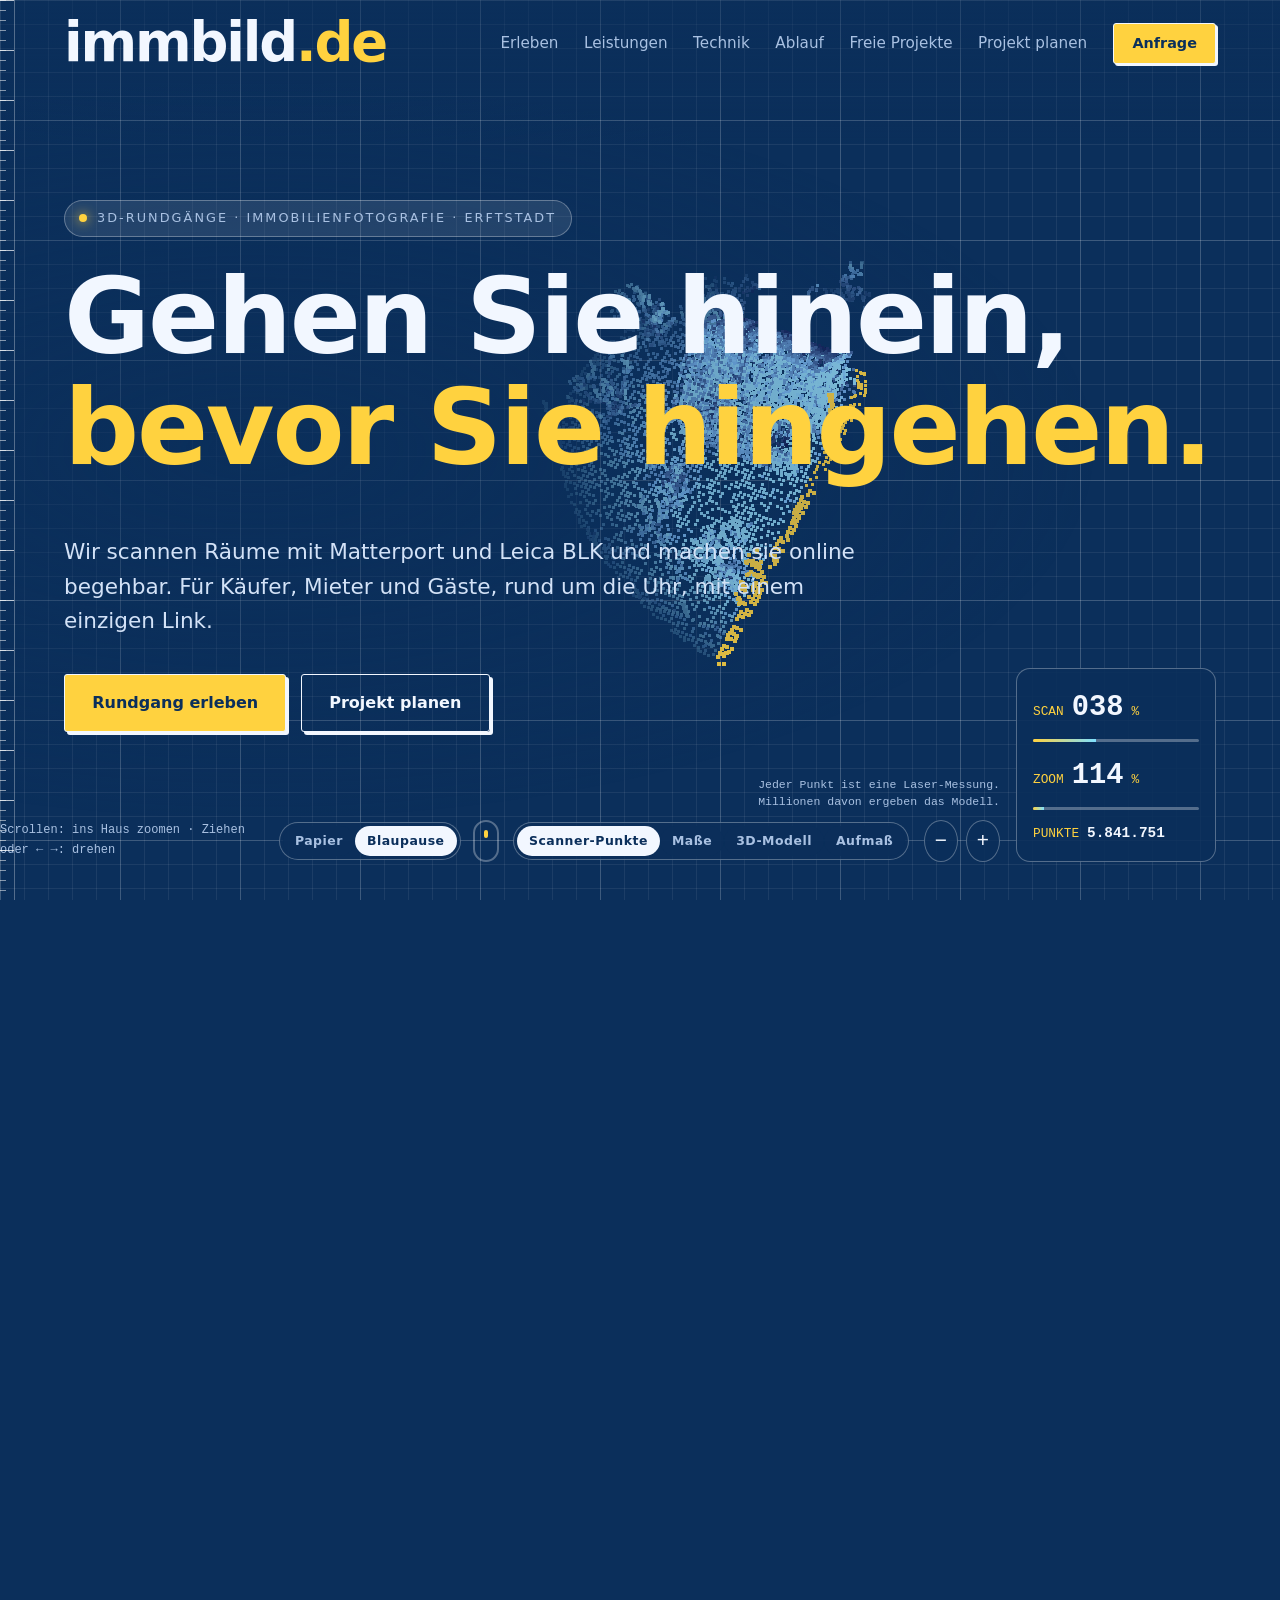
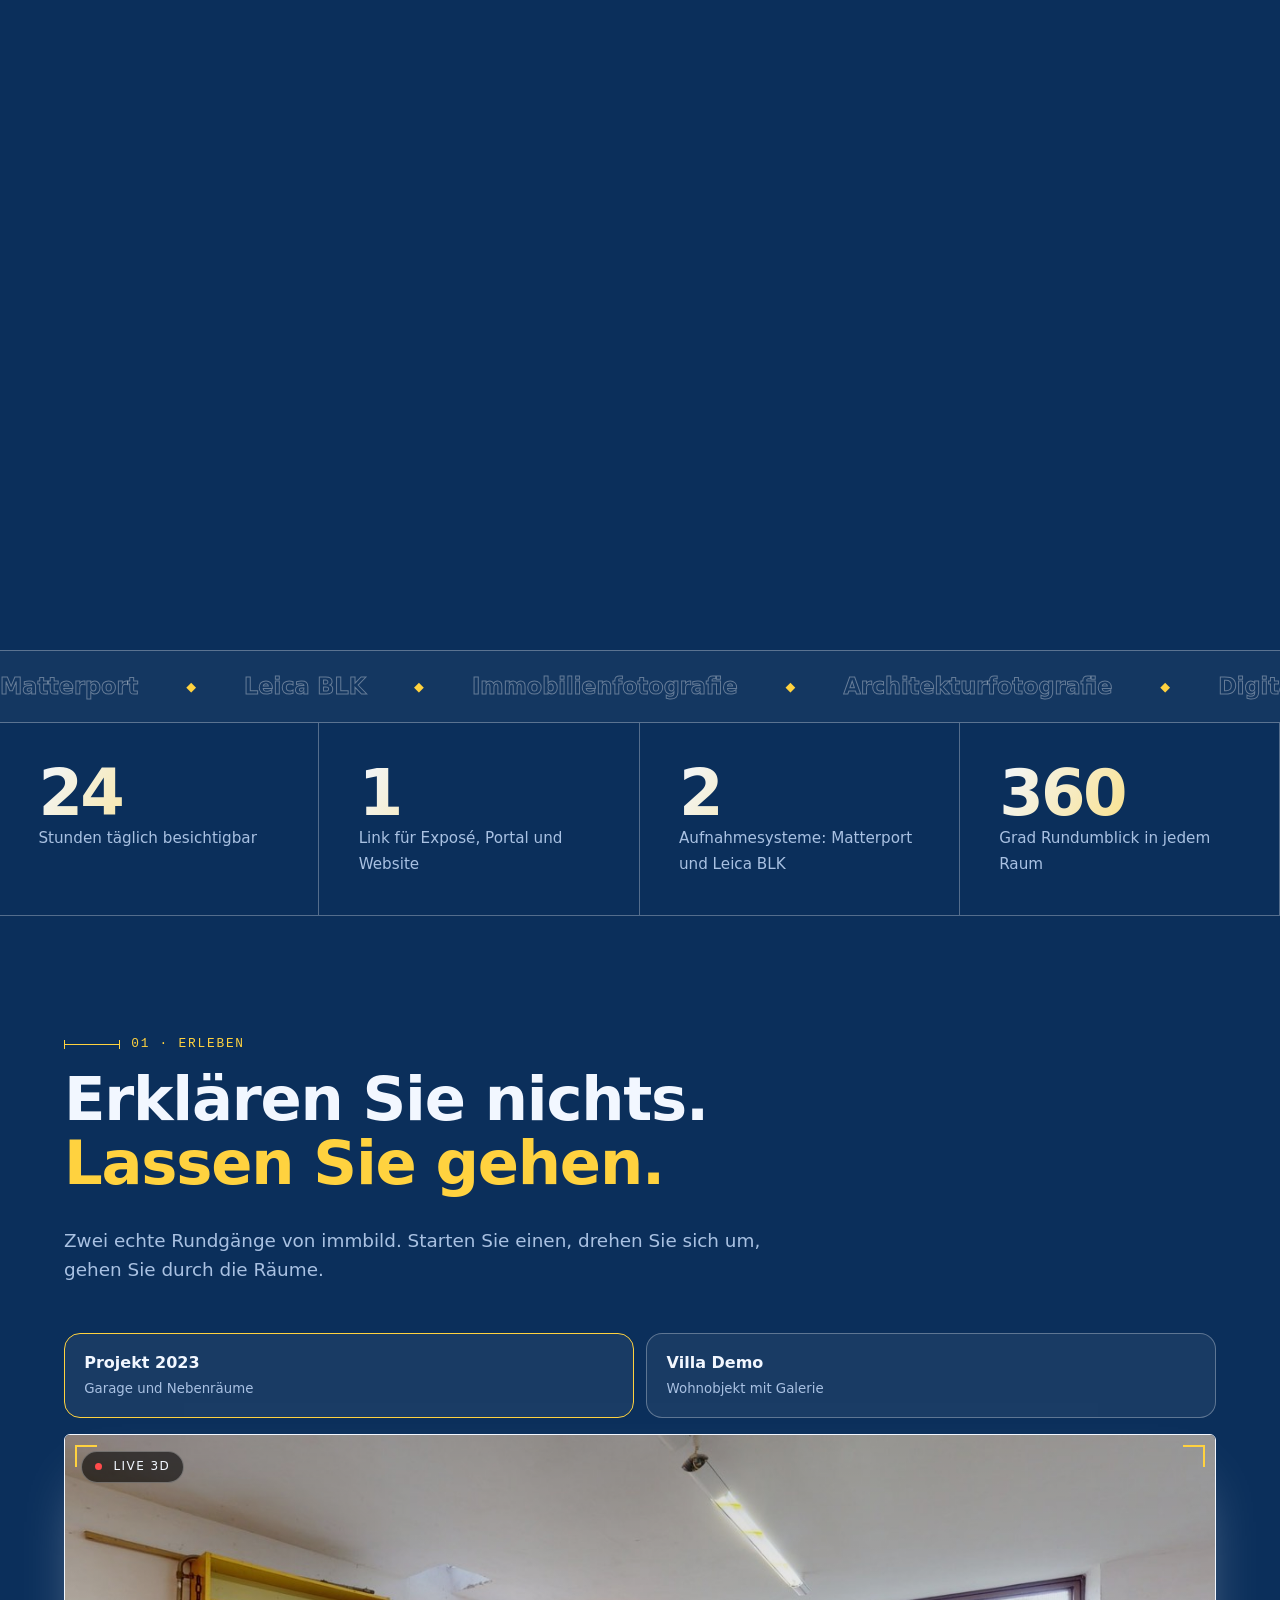
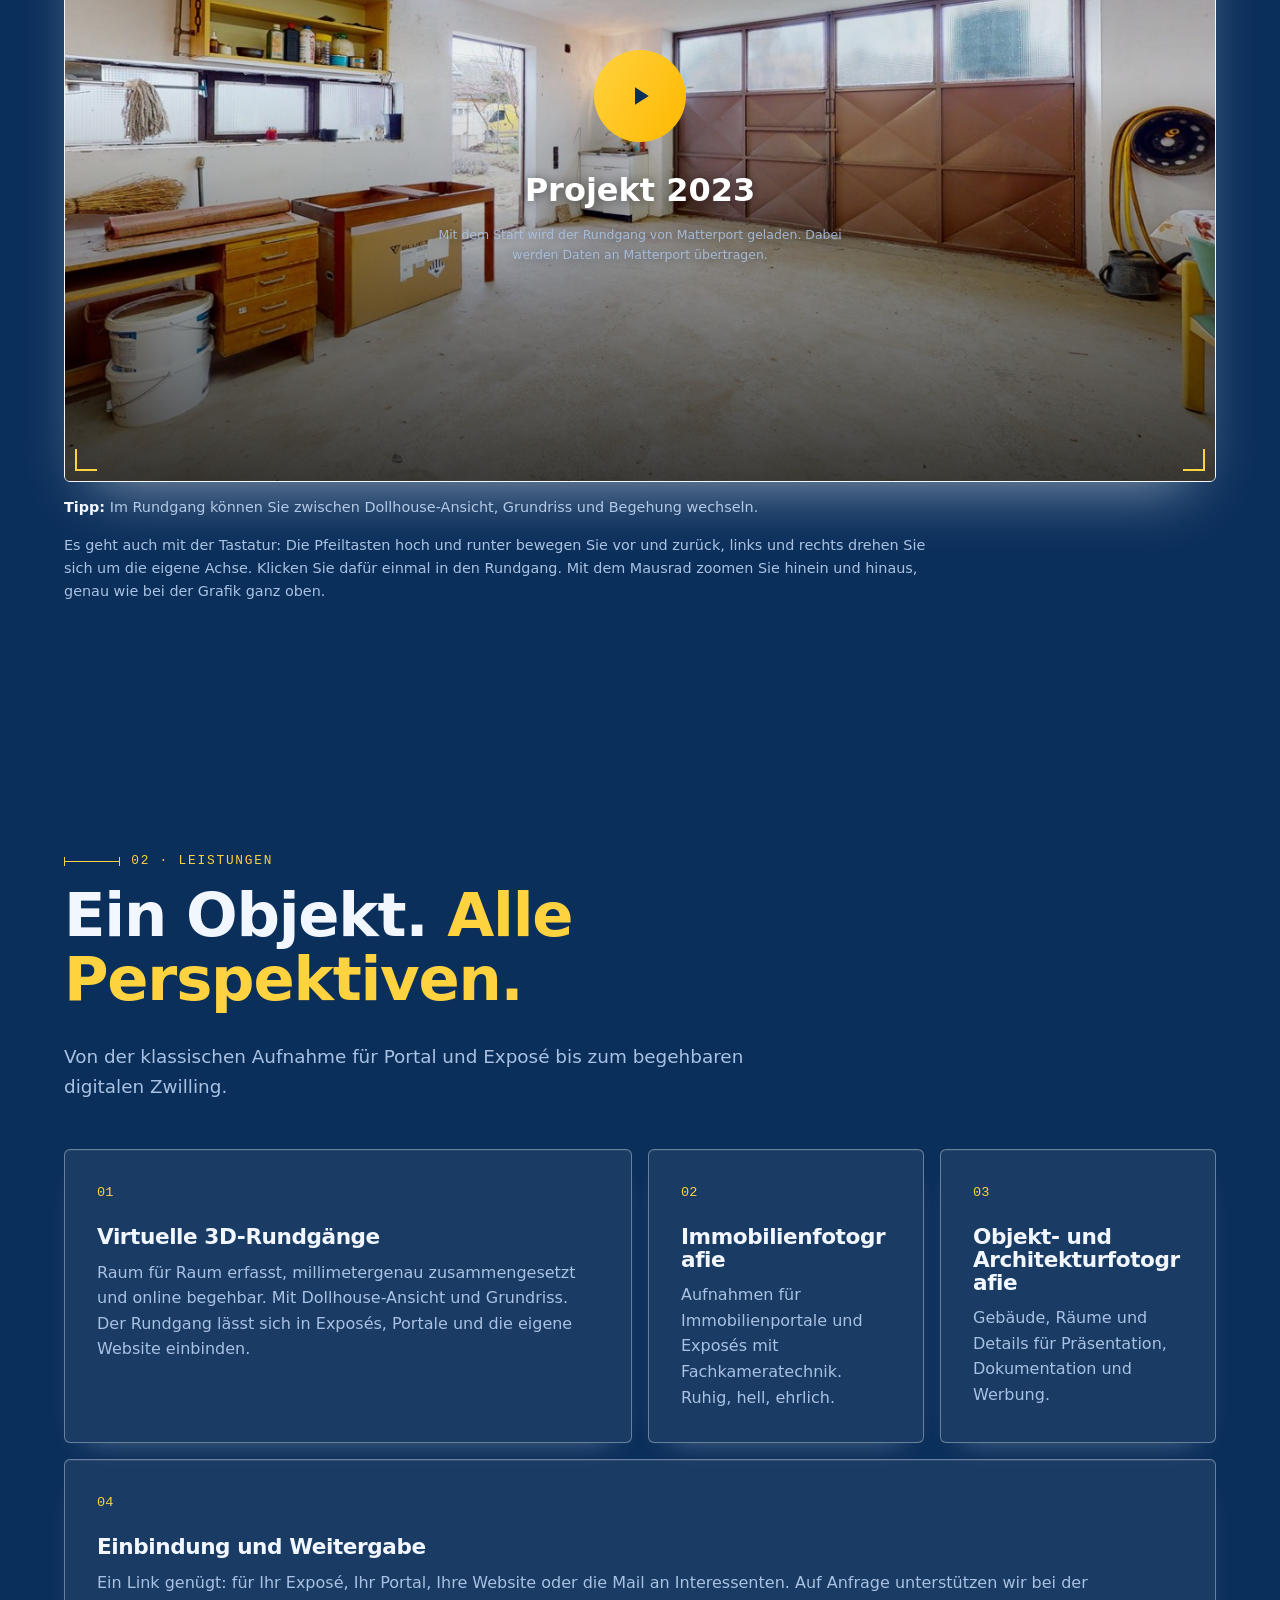
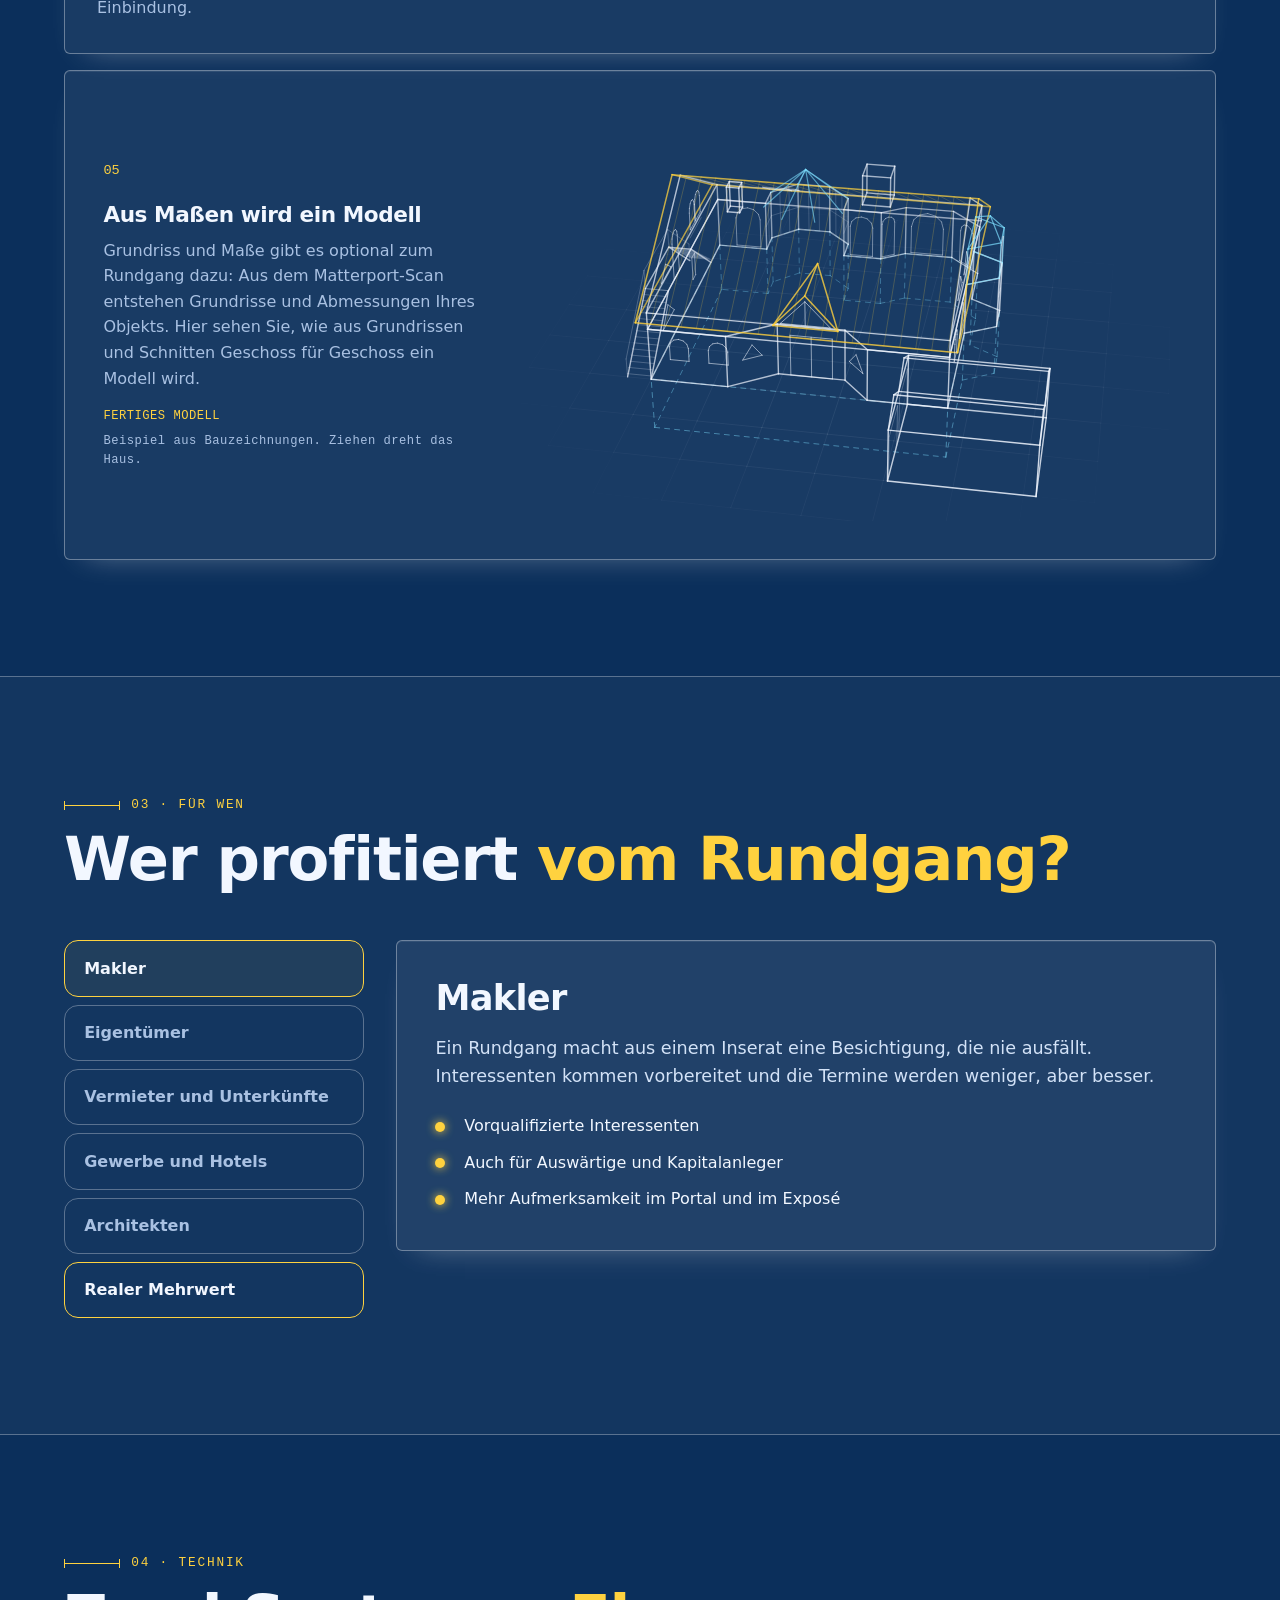
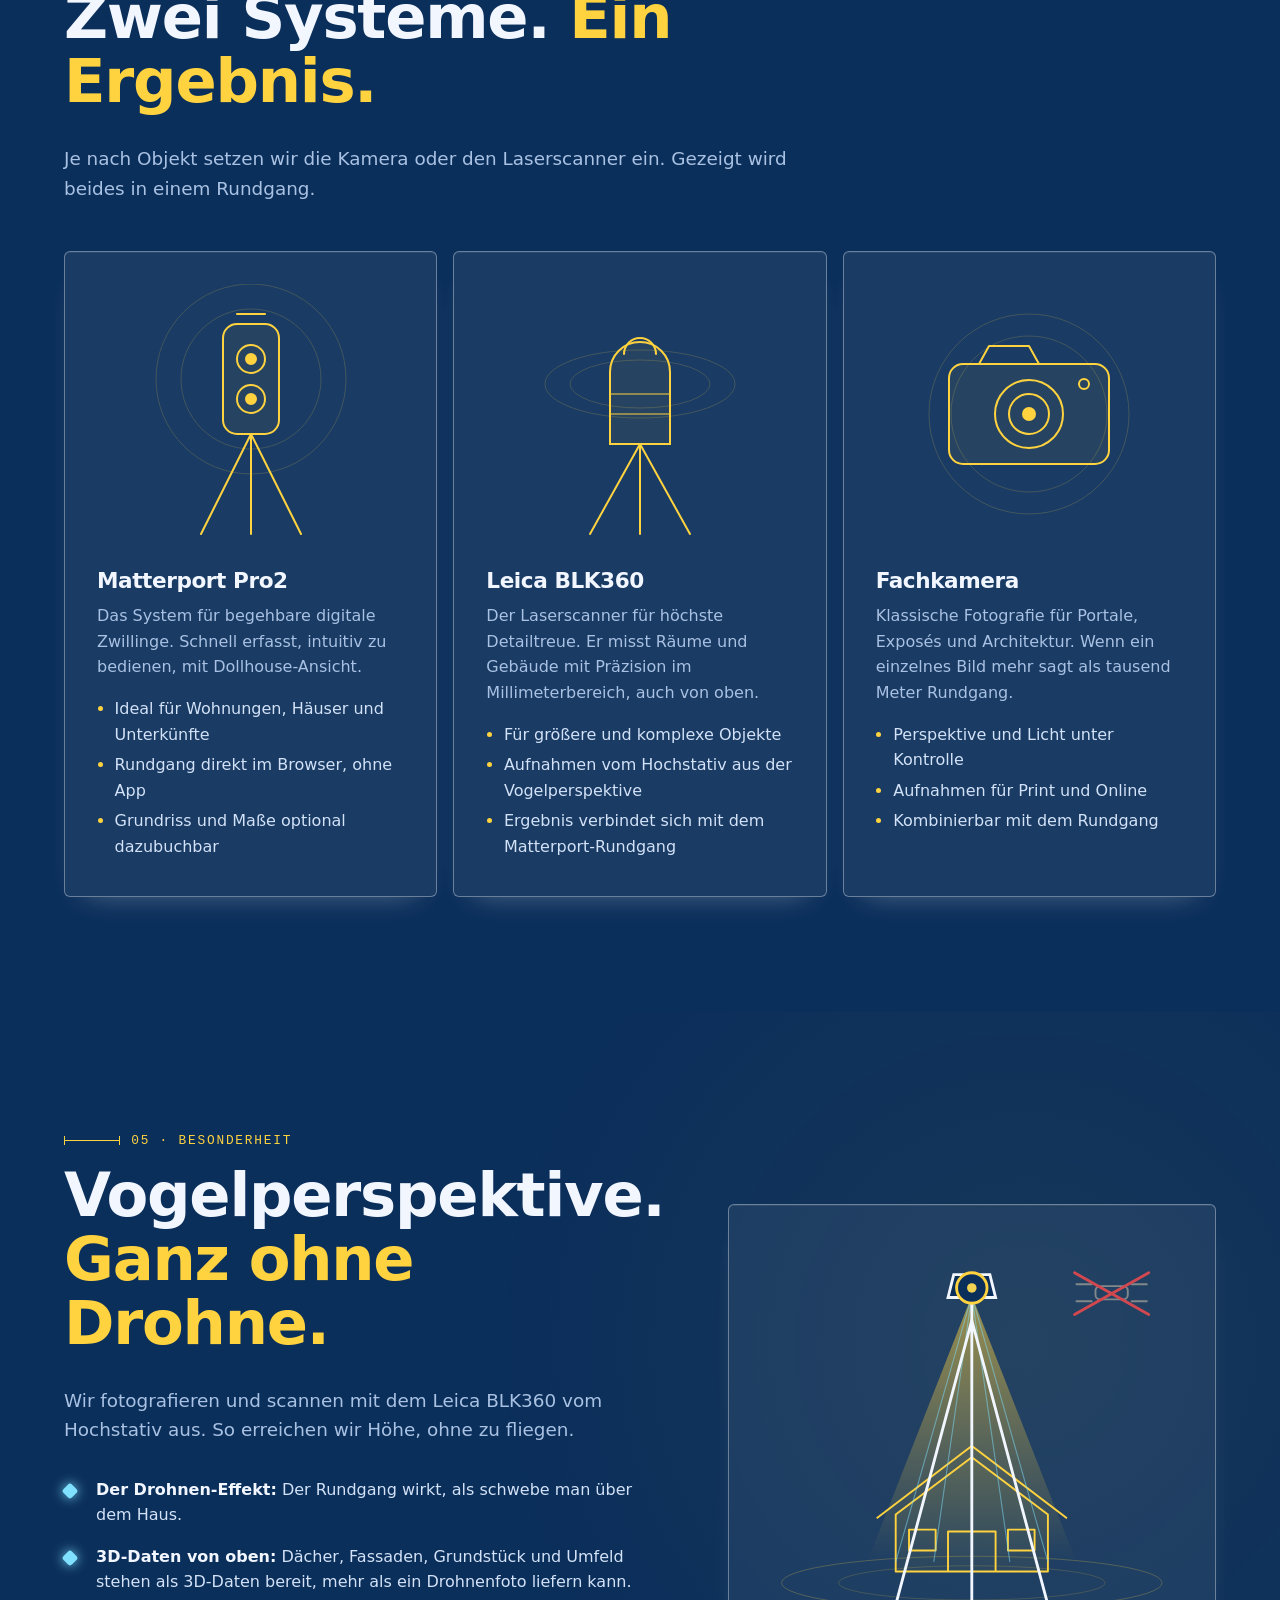
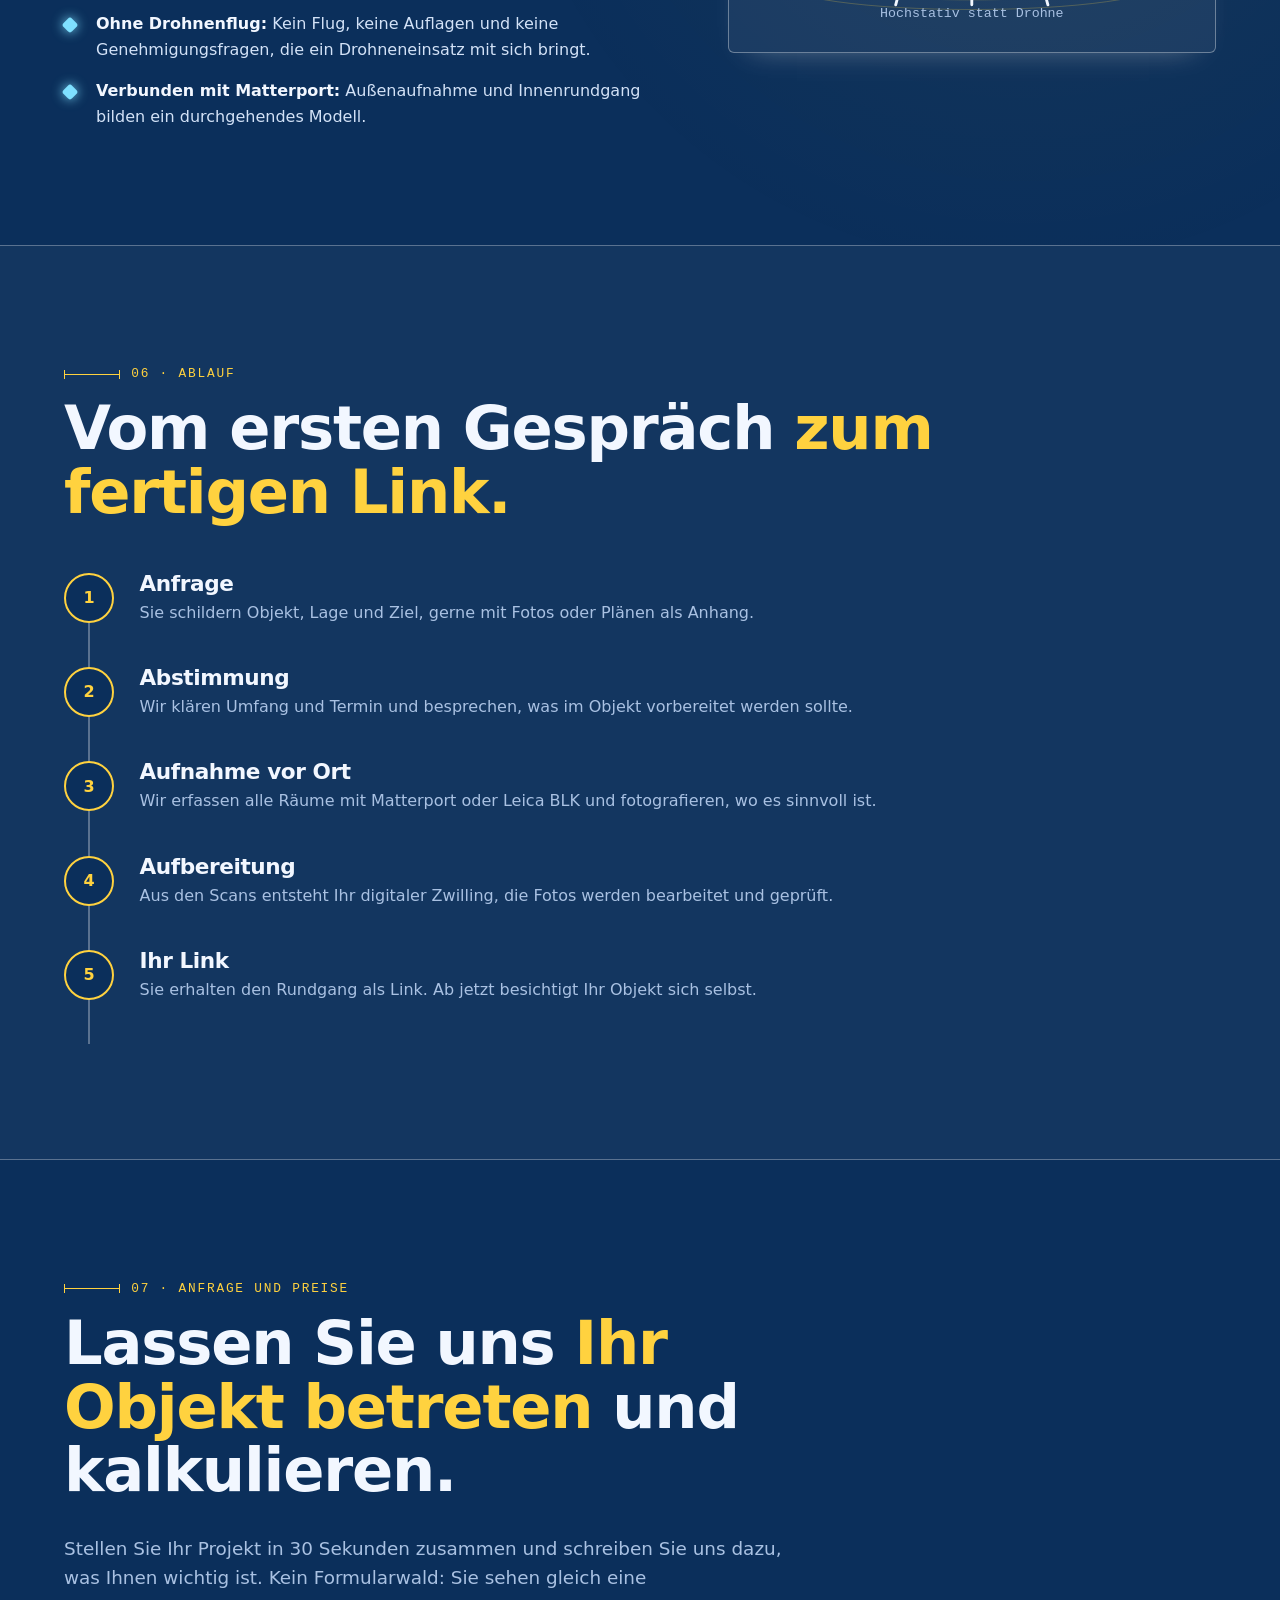
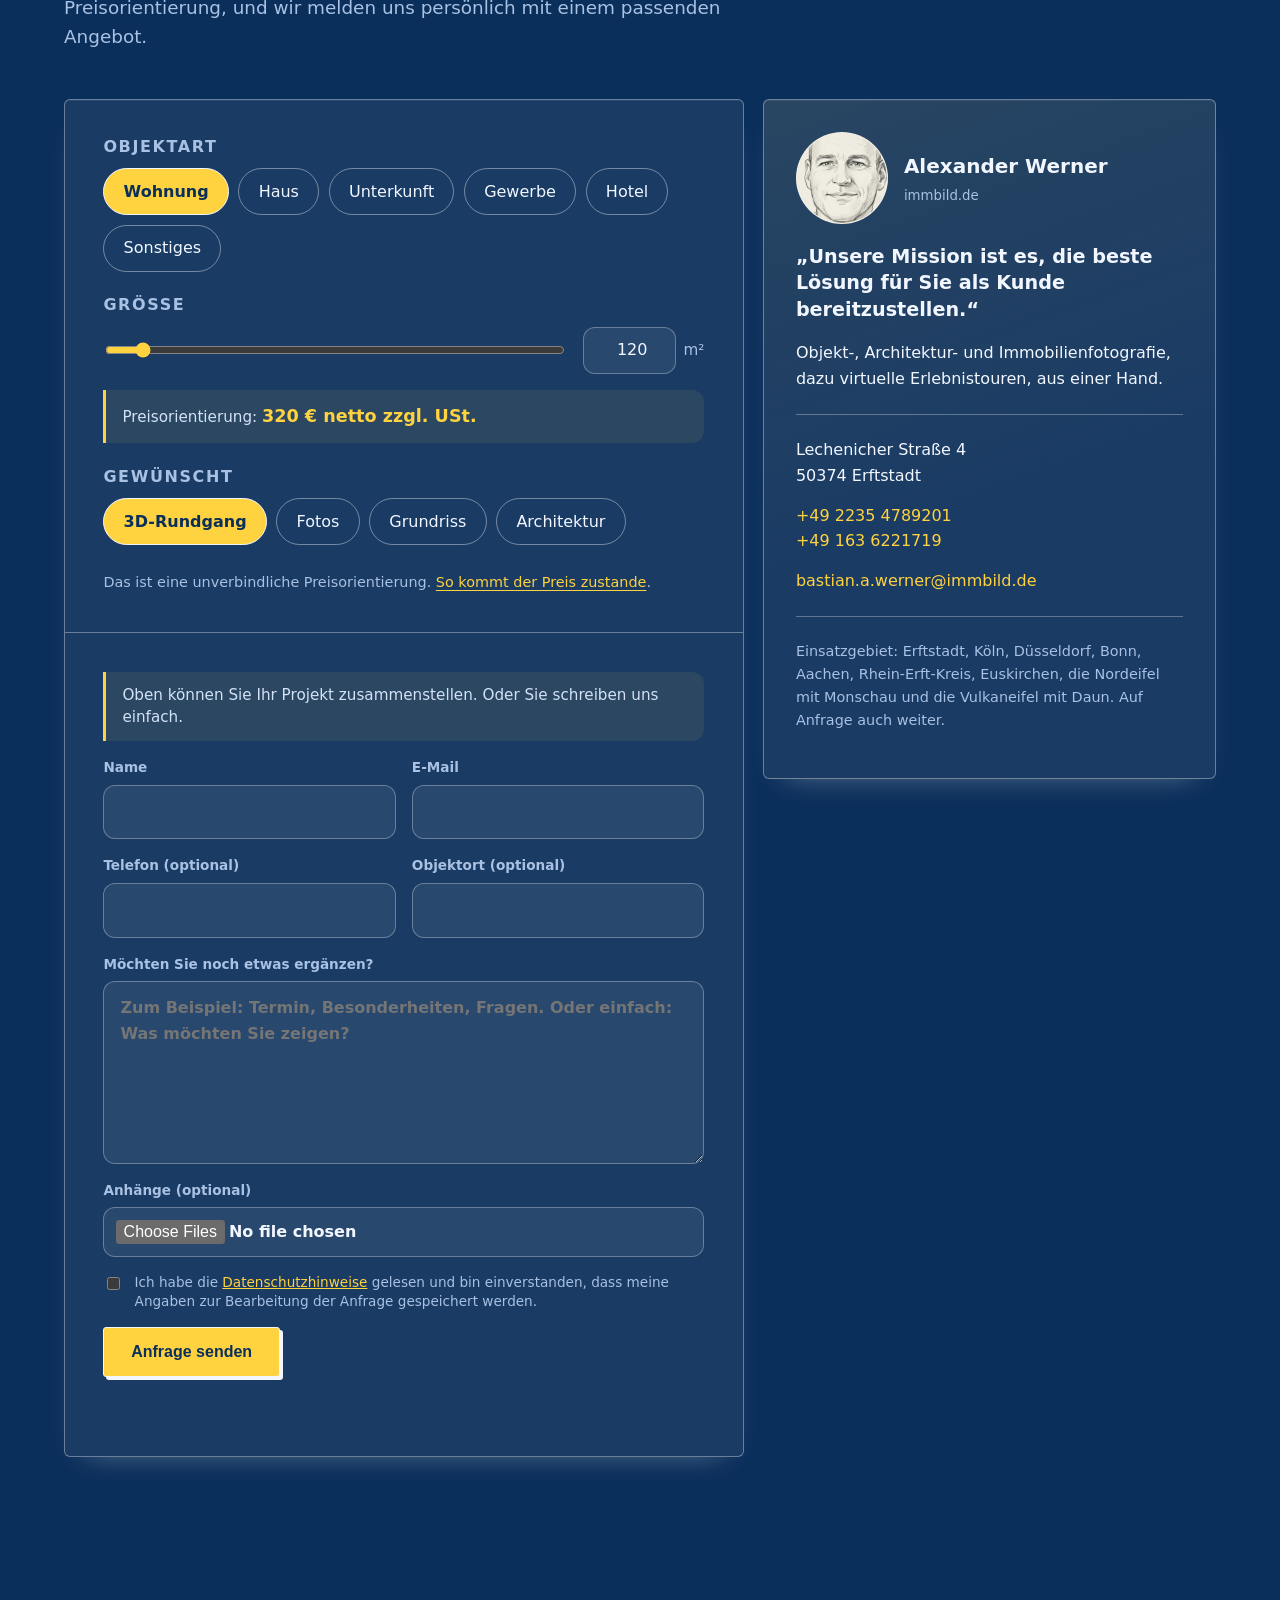
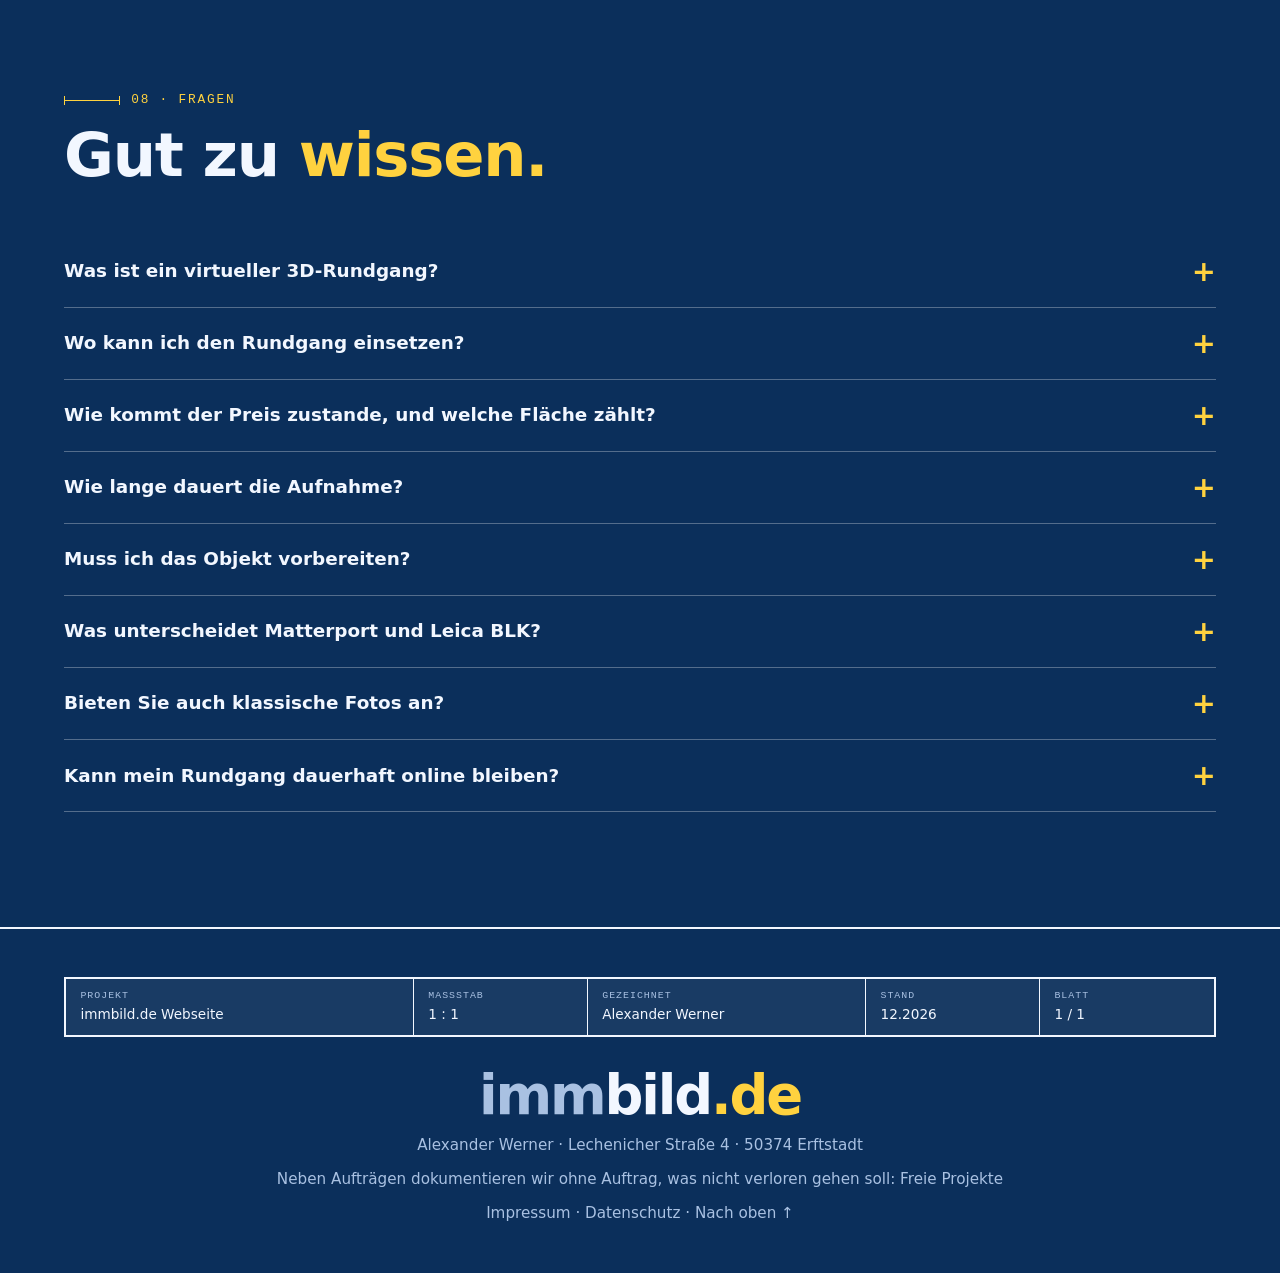
==== index.html @ 4a779b3d "Startseite: Vorschau-Angaben, kürzere Beschreibung [skip netlify]" ====
<!DOCTYPE html>
<html lang="de">
<head>
  <meta charset="utf-8">
  <meta name="viewport" content="width=device-width, initial-scale=1, viewport-fit=cover">
  <title>immbild. – 3D-Rundgänge und Immobilienfotografie aus Erftstadt</title>
  <meta name="description" content="3D-Rundgänge mit Matterport und Leica BLK, dazu Immobilien- und Architekturfotografie. immbild. aus Erftstadt für Köln, Düsseldorf, Bonn, Aachen und die Eifel.">
  <meta name="theme-color" content="#f3f0e6">
  <link rel="canonical" href="https://immbild.de/">
  <meta property="og:url" content="https://immbild.de/">
  <meta property="og:title" content="immbild. – Gehen Sie hinein, bevor Sie hingehen.">
  <meta property="og:description" content="Virtuelle 3D-Rundgänge und Immobilienfotografie aus Erftstadt.">
  <meta property="og:type" content="website">
  <meta property="og:locale" content="de_DE">
  <meta property="og:site_name" content="immbild.">
  <meta property="og:image" content="https://immbild.de/og-startseite.png">
  <meta property="og:image:width" content="1200">
  <meta property="og:image:height" content="630">
  <meta property="og:image:alt" content="immbild.de: Gehen Sie hinein, bevor Sie hingehen. 3D-Rundgänge und Immobilienfotografie aus Erftstadt">
  <meta name="twitter:card" content="summary_large_image">
  <meta name="twitter:title" content="immbild. – Gehen Sie hinein, bevor Sie hingehen.">
  <meta name="twitter:description" content="Virtuelle 3D-Rundgänge und Immobilienfotografie aus Erftstadt.">
  <meta name="twitter:image" content="https://immbild.de/og-startseite.png">
  <link rel="icon" href="data:image/svg+xml,%3Csvg xmlns='http://www.w3.org/2000/svg' viewBox='0 0 32 32'%3E%3Crect width='32' height='32' rx='8' fill='%2307080a'/%3E%3Ccircle cx='16' cy='16' r='9' fill='none' stroke='%23f1d252' stroke-width='3'/%3E%3Cpath d='M16 10v6h5' fill='none' stroke='%23f1d252' stroke-width='3' stroke-linecap='round'/%3E%3C/svg%3E">
  <script>
/* Darstellung: tagsüber Papier, nachts Blaupause (nach der Sonne über Erftstadt), außer man hat selbst gewählt (gilt für diesen Besuch) */
(function(){var R=document.documentElement,S=null,mem=null;try{S=window.sessionStorage;S.getItem('look');}catch(e){S=null;}
function get(){var v=null;try{v=S?S.getItem('look'):mem;}catch(e){v=mem;}return(v==='papier'||v==='blaupause')?v:null;}
function set(v){mem=v;try{if(S)S.setItem('look',v);}catch(e){}}
function sun(d){d=d||new Date();var r=Math.PI/180,lat=50.83*r,lng=6.8,
n=Math.floor((Date.UTC(d.getUTCFullYear(),d.getUTCMonth(),d.getUTCDate())-Date.UTC(d.getUTCFullYear(),0,0))/864e5),g=2*Math.PI/365*(n-1),
eq=229.18*(0.000075+0.001868*Math.cos(g)-0.032077*Math.sin(g)-0.014615*Math.cos(2*g)-0.040849*Math.sin(2*g)),
dc=0.006918-0.399912*Math.cos(g)+0.070257*Math.sin(g)-0.006758*Math.cos(2*g)+0.000907*Math.sin(2*g)-0.002697*Math.cos(3*g)+0.00148*Math.sin(3*g),
ha=Math.acos(Math.cos(90.833*r)/(Math.cos(lat)*Math.cos(dc))-Math.tan(lat)*Math.tan(dc))/r,
noon=720-4*lng-eq,m=d.getUTCHours()*60+d.getUTCMinutes()+d.getUTCSeconds()/60;
return(m>=noon-4*ha&&m<noon+4*ha)?'papier':'blaupause';}
var q=new URLSearchParams(location.search).get('look');if(q==='nacht')q='blaupause';
if(q==='auto'){mem=null;try{if(S)S.removeItem('look');}catch(e){}}else if(q==='papier'||q==='blaupause')set(q);
window.immLook={sun:sun,manual:get,set:set};
R.dataset.look=get()||sun();})();
</script>
  <link rel="stylesheet" href="style.css">
</head>
<body>
<div class="cursor-glow" aria-hidden="true"></div>
<a class="skip" href="#main">Zum Inhalt springen</a>

<header class="site-header" id="header">
  <a class="logo" href="#top" aria-label="immbild.de Startseite">imm<b>bild</b><i>.de</i></a>
  <div class="look" role="group" aria-label="Darstellung" title="Tagsüber Papier, nachts Blaupause – automatisch, bis Sie selbst wählen">
    <button type="button" data-look="papier" aria-pressed="true">Papier</button>
    <button type="button" data-look="blaupause" aria-pressed="false">Blaupause</button>
  </div>
  <button class="nav-toggle" aria-expanded="false" aria-controls="nav" aria-label="Menü öffnen"><span></span><span></span></button>
  <nav id="nav" aria-label="Hauptnavigation">
    <a href="#erleben">Erleben</a>
    <a href="#leistungen">Leistungen</a>
    <a href="#technik">Technik</a>
    <a href="#ablauf">Ablauf</a>
    <a href="freie-projekte/">Freie Projekte</a>
    <a href="#anfrage">Projekt planen</a>
    <a href="#anfrage" class="btn btn-sm magnetic">Anfrage</a>
  </nav>
</header>

<main id="main">

<!-- HERO -->
<section class="hero" id="top">
<div class="hero-stage">
  <canvas id="cloud" aria-hidden="true"></canvas>
  <canvas id="realcanvas" aria-hidden="true"></canvas>
  <canvas id="auf" aria-hidden="true"></canvas>
  <div class="hero-vignette" aria-hidden="true"></div>
  <div class="hero-inner">
    <p class="eyebrow"><span class="dot"></span> 3D-Rundgänge · Immobilienfotografie · Erftstadt</p>
    <h1>Gehen Sie hinein,<br><span class="grad">bevor Sie hingehen.</span></h1>
    <p class="hero-lead">Wir scannen Räume mit Matterport und Leica BLK und machen sie online begehbar. Für Käufer, Mieter und Gäste, rund um die Uhr, mit einem einzigen Link.</p>
    <div class="hero-cta">
      <a class="btn magnetic" href="#erleben">Rundgang erleben</a>
      <a class="btn ghost magnetic" href="#anfrage">Projekt planen</a>
    </div>
  </div>
  <div class="hud" aria-hidden="true">
    <div class="hud-row"><span>SCAN</span><b id="hudPct">000</b><span>%</span></div>
    <div class="hud-bar"><i id="hudBar"></i></div>
    <div class="hud-row"><span>ZOOM</span><b id="hudZoom">100</b><span>%</span></div>
    <div class="hud-bar"><i id="hudZoomBar"></i></div>
    <div class="hud-row small"><span>PUNKTE</span><b id="hudPts">0</b></div>
  </div>
  <div class="cloud-ctrl">
    <p class="view-note" id="viewNote" aria-live="polite"></p>
    <span class="cloud-tip">Scrollen: ins Haus zoomen · Ziehen oder ← →: drehen</span>
    <div class="look" role="group" aria-label="Darstellung" title="Tagsüber Papier, nachts Blaupause – automatisch, bis Sie selbst wählen">
      <button type="button" data-look="papier" aria-pressed="true">Papier</button>
      <button type="button" data-look="blaupause" aria-pressed="false">Blaupause</button>
    </div>
    <a class="scroll-hint" href="#erleben" aria-label="Nach unten scrollen"><span></span></a>
    <div class="look view-switch" role="group" aria-label="Ansicht">
      <button type="button" data-view="scan" aria-pressed="true">Scanner-Punkte</button>
      <button type="button" data-view="zeichnung" aria-pressed="false">Maße</button>
      <button type="button" data-view="real" aria-pressed="false">3D-Modell</button>
      <button type="button" data-view="aufmass" aria-pressed="false">Aufmaß</button>
    </div>
    <button type="button" id="zoomOut" aria-label="Verkleinern">&minus;</button>
    <button type="button" id="zoomIn" aria-label="Vergrößern">+</button>
  </div>
</div>
</section>

<!-- MARQUEE -->
<div class="marquee" aria-hidden="true">
  <div class="marquee-track">
    <span>Matterport</span><span>Leica BLK</span><span>Immobilienfotografie</span><span>Architekturfotografie</span><span>Digitaler Zwilling</span><span>3D-Rundgang</span><span>Erftstadt</span>
    <span>Matterport</span><span>Leica BLK</span><span>Immobilienfotografie</span><span>Architekturfotografie</span><span>Digitaler Zwilling</span><span>3D-Rundgang</span><span>Erftstadt</span>
  </div>
</div>

<!-- ZAHLEN -->
<section class="stats">
  <div class="stat reveal"><b data-count="24">0</b><small>Stunden täglich besichtigbar</small></div>
  <div class="stat reveal"><b data-count="1">0</b><small>Link für Exposé, Portal und Website</small></div>
  <div class="stat reveal"><b data-count="2">0</b><small>Aufnahmesysteme: Matterport und Leica BLK</small></div>
  <div class="stat reveal"><b data-count="360">0</b><small>Grad Rundumblick in jedem Raum</small></div>
</section>

<!-- ERLEBEN -->
<section class="block" id="erleben">
  <div class="head reveal">
    <p class="kicker">01 · Erleben</p>
    <h2>Erklären Sie nichts. <span class="grad">Lassen Sie gehen.</span></h2>
    <p class="sub">Zwei echte Rundgänge von immbild. Starten Sie einen, drehen Sie sich um, gehen Sie durch die Räume.</p>
  </div>

  <div class="viewer reveal" id="viewer">
    <div class="viewer-tabs" role="tablist" aria-label="Rundgänge">
      <button role="tab" aria-selected="true" class="vt active" data-id="civzf5iH5pv" data-title="Projekt 2023" data-kind="Garage und Nebenräume" data-img="vorschau-civzf5iH5pv.jpg" data-alt="Vorschau des Rundgangs Projekt 2023: Garage mit Werkbank und Rolltor">
        <b>Projekt 2023</b><small>Garage und Nebenräume</small>
      </button>
      <button role="tab" aria-selected="false" class="vt" data-id="sFFNBCnXWuj" data-title="Villa Demo" data-kind="Wohnobjekt mit Galerie" data-img="vorschau-sFFNBCnXWuj.jpg" data-alt="Vorschau des Rundgangs Villa Demo: Wohnzimmer mit Galerie und Wendeltreppe">
        <b>Villa Demo</b><small>Wohnobjekt mit Galerie</small>
      </button>
    </div>
    <div class="viewer-stage" id="stage">
      <div class="poster" id="poster">
        <img id="posterImg" src="vorschau-civzf5iH5pv.jpg" width="1280" height="720" loading="lazy" decoding="async" alt="Vorschau des Rundgangs Projekt 2023: Garage mit Werkbank und Rolltor">
        <div class="poster-ui">
          <span class="chip live"><i></i> LIVE 3D</span>
          <button class="play" id="play" aria-label="Rundgang starten"><svg viewBox="0 0 24 24" width="30" height="30"><path d="M8 5v14l11-7z" fill="currentColor"/></svg></button>
          <p class="poster-title" id="posterTitle">Projekt 2023</p>
          <p class="poster-note">Mit dem Start wird der Rundgang von Matterport geladen. Dabei werden Daten an Matterport übertragen.</p>
        </div>
      </div>
      <iframe id="frame" title="3D-Rundgang" allow="fullscreen; xr-spatial-tracking; accelerometer; gyroscope" allowfullscreen loading="lazy" hidden></iframe>
      <span class="corner tl"></span><span class="corner tr"></span><span class="corner bl"></span><span class="corner br"></span>
    </div>
    <p class="hint"><b>Tipp:</b> Im Rundgang können Sie zwischen Dollhouse-Ansicht, Grundriss und Begehung wechseln.</p>
    <p class="hint">Es geht auch mit der Tastatur: Die Pfeiltasten hoch und runter bewegen Sie vor und zurück, links und rechts drehen Sie sich um die eigene Achse. Klicken Sie dafür einmal in den Rundgang. Mit dem Mausrad zoomen Sie hinein und hinaus, genau wie bei der Grafik ganz oben.</p>
  </div>
</section>

<!-- LEISTUNGEN -->
<section class="block" id="leistungen">
  <div class="head reveal">
    <p class="kicker">02 · Leistungen</p>
    <h2>Ein Objekt. <span class="grad">Alle Perspektiven.</span></h2>
    <p class="sub">Von der klassischen Aufnahme für Portal und Exposé bis zum begehbaren digitalen Zwilling.</p>
  </div>
  <div class="bento">
    <article class="tile big tilt reveal">
      <span class="num">01</span>
      <h3>Virtuelle 3D-Rundgänge</h3>
      <p>Raum für Raum erfasst, millimetergenau zusammengesetzt und online begehbar. Mit Dollhouse-Ansicht und Grundriss. Der Rundgang lässt sich in Exposés, Portale und die eigene Website einbinden.</p>
    </article>
    <article class="tile tilt reveal">
      <span class="num">02</span>
      <h3>Immobilienfotografie</h3>
      <p>Aufnahmen für Immobilienportale und Exposés mit Fachkameratechnik. Ruhig, hell, ehrlich.</p>
    </article>
    <article class="tile tilt reveal">
      <span class="num">03</span>
      <h3>Objekt- und Architekturfotografie</h3>
      <p>Gebäude, Räume und Details für Präsentation, Dokumentation und Werbung.</p>
    </article>
    <article class="tile wide tilt reveal">
      <span class="num">04</span>
      <h3>Einbindung und Weitergabe</h3>
      <p>Ein Link genügt: für Ihr Exposé, Ihr Portal, Ihre Website oder die Mail an Interessenten. Auf Anfrage unterstützen wir bei der Einbindung.</p>
    </article>
    <article class="tile band reveal" id="wmBand">
      <div class="band-text">
        <span class="num">05</span>
        <h3>Aus Maßen wird ein Modell</h3>
        <p>Grundriss und Maße gibt es optional zum Rundgang dazu: Aus dem Matterport-Scan entstehen Grundrisse und Abmessungen Ihres Objekts. Hier sehen Sie, wie aus Grundrissen und Schnitten Geschoss für Geschoss ein Modell wird.</p>
        <p class="band-note"><span id="wmCap" aria-live="polite"></span><span class="band-hint">Beispiel aus Bauzeichnungen. Ziehen dreht das Haus.</span></p>
      </div>
      <div class="band-art">
        <canvas id="wm" role="img" aria-label="Animiertes Drahtmodell eines Wohnhauses: baut sich Geschoss für Geschoss aus Grundrissen auf und dreht sich"></canvas>
      </div>
    </article>
  </div>
</section>

<!-- FÜR WEN -->
<section class="block alt" id="fuer-wen">
  <div class="head reveal">
    <p class="kicker">03 · Für wen</p>
    <h2>Wer profitiert <span class="grad">vom Rundgang?</span></h2>
  </div>
  <div class="who reveal">
    <div class="who-tabs" role="tablist" aria-label="Zielgruppen">
      <button role="tab" aria-selected="true" class="wt active" data-i="0">Makler</button>
      <button role="tab" aria-selected="false" class="wt" data-i="1">Eigentümer</button>
      <button role="tab" aria-selected="false" class="wt" data-i="2">Vermieter und Unterkünfte</button>
      <button role="tab" aria-selected="false" class="wt" data-i="3">Gewerbe und Hotels</button>
      <button role="tab" aria-selected="false" class="wt" data-i="4">Architekten</button>
      <button role="tab" aria-selected="false" class="wt wt-real" data-i="5">Realer Mehrwert</button>
    </div>
    <div class="who-body" id="whoBody" aria-live="polite">
      <h3 id="whoTitle"></h3>
      <p id="whoText"></p>
      <ul id="whoList"></ul>
      <p class="who-src" id="whoSrc" hidden></p>
    </div>
  </div>
</section>

<!-- TECHNIK -->
<section class="block" id="technik">
  <div class="head reveal">
    <p class="kicker">04 · Technik</p>
    <h2>Zwei Systeme. <span class="grad">Ein Ergebnis.</span></h2>
    <p class="sub">Je nach Objekt setzen wir die Kamera oder den Laserscanner ein. Gezeigt wird beides in einem Rundgang.</p>
  </div>
  <div class="tech">
    <article class="device reveal">
      <svg viewBox="0 0 220 260" aria-hidden="true">
        <g fill="none" stroke="currentColor" stroke-width="2" stroke-linecap="round">
          <path d="M110 150 60 250M110 150 160 250M110 150V250"/>
          <rect x="82" y="40" width="56" height="110" rx="14" class="body"/>
          <circle cx="110" cy="75" r="14"/><circle cx="110" cy="75" r="5" class="fill"/>
          <circle cx="110" cy="115" r="14"/><circle cx="110" cy="115" r="5" class="fill"/>
          <path d="M96 30h28" />
        </g>
        <g class="rings" fill="none" stroke="currentColor"><circle cx="110" cy="95" r="70"/><circle cx="110" cy="95" r="95"/></g>
      </svg>
      <h3>Matterport Pro2</h3>
      <p>Das System für begehbare digitale Zwillinge. Schnell erfasst, intuitiv zu bedienen, mit Dollhouse-Ansicht.</p>
      <ul><li>Ideal für Wohnungen, Häuser und Unterkünfte</li><li>Rundgang direkt im Browser, ohne App</li><li>Grundriss und Maße optional dazubuchbar</li></ul>
    </article>
    <article class="device reveal">
      <svg viewBox="0 0 220 260" aria-hidden="true">
        <g fill="none" stroke="currentColor" stroke-width="2" stroke-linecap="round">
          <path d="M110 160 60 250M110 160 160 250M110 160V250"/>
          <path d="M80 160V88a30 30 0 0 1 60 0v72Z" class="body"/>
          <path d="M80 110h60M80 130h60" opacity=".5"/>
          <path d="M94 70a16 16 0 0 1 32 0" />
        </g>
        <g class="rings" fill="none" stroke="currentColor"><ellipse cx="110" cy="100" rx="70" ry="24"/><ellipse cx="110" cy="100" rx="95" ry="34"/></g>
      </svg>
      <h3>Leica BLK360</h3>
      <p>Der Laserscanner für höchste Detailtreue. Er misst Räume und Gebäude mit Präzision im Millimeterbereich, auch von oben.</p>
      <ul><li>Für größere und komplexe Objekte</li><li>Aufnahmen vom Hochstativ aus der Vogelperspektive</li><li>Ergebnis verbindet sich mit dem Matterport-Rundgang</li></ul>
    </article>
    <article class="device reveal">
      <svg viewBox="0 0 220 260" aria-hidden="true">
        <g fill="none" stroke="currentColor" stroke-width="2" stroke-linecap="round" stroke-linejoin="round">
          <rect x="30" y="80" width="160" height="100" rx="14" class="body"/>
          <circle cx="110" cy="130" r="34"/><circle cx="110" cy="130" r="20"/><circle cx="110" cy="130" r="6" class="fill"/>
          <path d="M60 80l10-18h40l10 18"/><circle cx="165" cy="100" r="5"/>
        </g>
        <g class="rings" fill="none" stroke="currentColor"><circle cx="110" cy="130" r="78"/><circle cx="110" cy="130" r="100"/></g>
      </svg>
      <h3>Fachkamera</h3>
      <p>Klassische Fotografie für Portale, Exposés und Architektur. Wenn ein einzelnes Bild mehr sagt als tausend Meter Rundgang.</p>
      <ul><li>Perspektive und Licht unter Kontrolle</li><li>Aufnahmen für Print und Online</li><li>Kombinierbar mit dem Rundgang</li></ul>
    </article>
  </div>
</section>

<!-- VOGELPERSPEKTIVE -->
<section class="block vogel" id="vogel">
  <div class="vogel-grid">
    <div class="head reveal">
      <p class="kicker">05 · Besonderheit</p>
      <h2>Vogelperspektive. <span class="grad">Ganz ohne Drohne.</span></h2>
      <p class="sub">Wir fotografieren und scannen mit dem Leica BLK360 vom Hochstativ aus. So erreichen wir Höhe, ohne zu fliegen.</p>
      <ul class="ticks">
        <li><b>Der Drohnen-Effekt:</b> Der Rundgang wirkt, als schwebe man über dem Haus.</li>
        <li><b>3D-Daten von oben:</b> Dächer, Fassaden, Grundstück und Umfeld stehen als 3D-Daten bereit, mehr als ein Drohnenfoto liefern kann.</li>
        <li><b>Ohne Drohnenflug:</b> Kein Flug, keine Auflagen und keine Genehmigungsfragen, die ein Drohneneinsatz mit sich bringt.</li>
        <li><b>Verbunden mit Matterport:</b> Außenaufnahme und Innenrundgang bilden ein durchgehendes Modell.</li>
      </ul>
    </div>
    <figure class="vogel-art reveal" aria-label="Skizze: Scanner auf Hochstativ blickt von oben auf ein Haus">
      <svg viewBox="0 0 460 420" role="img">
        <title>Hochstativ mit Scanner über einem Haus, Scanstrahlen fächern nach unten</title>
        <defs>
          <linearGradient id="beam" x1="0" y1="0" x2="0" y2="1"><stop offset="0" stop-color="#5de0e6" stop-opacity=".55"/><stop offset="1" stop-color="#5de0e6" stop-opacity="0"/></linearGradient>
        </defs>
        <ellipse cx="230" cy="372" rx="200" ry="28" fill="none" stroke="#f1d252" stroke-opacity=".25"/>
        <ellipse cx="230" cy="372" rx="140" ry="18" fill="none" stroke="#f1d252" stroke-opacity=".18"/>
        <g class="v-house" fill="none" stroke="#f1d252" stroke-width="2" stroke-linejoin="round">
          <path d="M150 360V300L230 240 310 300V360Z" fill="rgba(241,210,82,.06)"/>
          <path d="M130 304 230 228 330 304"/>
          <path d="M205 360v-42h50v42"/><rect x="164" y="316" width="28" height="22"/><rect x="268" y="316" width="28" height="22"/>
        </g>
        <path class="v-beam" d="M230 70 120 350H340Z" fill="url(#beam)"/>
        <g class="v-lines" stroke="#5de0e6" stroke-opacity=".5" stroke-width="1.2">
          <path d="M230 70 150 350M230 70 190 350M230 70 230 350M230 70 270 350M230 70 310 350"/>
        </g>
        <g fill="none" stroke="#f3f1ea" stroke-width="3" stroke-linecap="round">
          <path d="M230 90 190 40 M230 90 270 40 M230 90V32" opacity="0"/>
          <path d="M230 90 190 190M230 90 270 190M230 90 230 190" opacity=".0"/>
          <path d="M205 72h50l-6-24h-38z" fill="#0d0f12"/>
          <path d="M230 72V96"/>
          <path d="M230 96 200 190M230 96 260 190M230 96 230 190" opacity="0"/>
        </g>
        <g stroke="#f3f1ea" stroke-width="3" stroke-linecap="round" fill="none">
          <path d="M230 96 150 395M230 96 310 395M230 96V395" />
        </g>
        <circle cx="230" cy="62" r="16" fill="#0d0f12" stroke="#f1d252" stroke-width="3"/>
        <circle class="v-dot" cx="230" cy="62" r="5" fill="#f1d252"/>
        <g class="v-drone" opacity=".5" stroke="#9a9a94" stroke-width="2" fill="none" stroke-linecap="round">
          <rect x="360" y="60" width="34" height="14" rx="5"/><path d="M356 58h-16M398 58h16M356 76h-16M398 76h16"/>
          <path d="M338 46 416 90M416 46 338 90" stroke="#ff4b4b" stroke-width="3"/>
        </g>
        <text x="230" y="408" text-anchor="middle" fill="#9a9a94" font-size="14" font-family="ui-monospace,Menlo,monospace">Hochstativ statt Drohne</text>
      </svg>
    </figure>
  </div>
</section>

<!-- ABLAUF -->
<section class="block alt" id="ablauf">
  <div class="head reveal">
    <p class="kicker">06 · Ablauf</p>
    <h2>Vom ersten Gespräch <span class="grad">zum fertigen Link.</span></h2>
  </div>
  <ol class="timeline" id="timeline">
    <li class="reveal"><span class="n">1</span><div><h3>Anfrage</h3><p>Sie schildern Objekt, Lage und Ziel, gerne mit Fotos oder Plänen als Anhang.</p></div></li>
    <li class="reveal"><span class="n">2</span><div><h3>Abstimmung</h3><p>Wir klären Umfang und Termin und besprechen, was im Objekt vorbereitet werden sollte.</p></div></li>
    <li class="reveal"><span class="n">3</span><div><h3>Aufnahme vor Ort</h3><p>Wir erfassen alle Räume mit Matterport oder Leica BLK und fotografieren, wo es sinnvoll ist.</p></div></li>
    <li class="reveal"><span class="n">4</span><div><h3>Aufbereitung</h3><p>Aus den Scans entsteht Ihr digitaler Zwilling, die Fotos werden bearbeitet und geprüft.</p></div></li>
    <li class="reveal"><span class="n">5</span><div><h3>Ihr Link</h3><p>Sie erhalten den Rundgang als Link. Ab jetzt besichtigt Ihr Objekt sich selbst.</p></div></li>
  </ol>
</section>

<!-- ANFRAGE: Menü (Projekt zusammenstellen) und Formular in einem Weg -->
<section class="block contact" id="anfrage">
  <div class="head reveal">
    <p class="kicker">07 · Anfrage und Preise</p>
    <h2>Lassen Sie uns <span class="grad">Ihr Objekt betreten</span> und kalkulieren.</h2>
    <p class="sub">Stellen Sie Ihr Projekt in 30 Sekunden zusammen und schreiben Sie uns dazu, was Ihnen wichtig ist. Kein Formularwald: Sie sehen gleich eine Preisorientierung, und wir melden uns persönlich mit einem passenden Angebot.</p>
  </div>
  <div class="contact-grid" id="kontakt">
   <div class="anfrage-main anfrage-box reveal">
    <div class="config" id="konfigurator">
      <div class="cfg-col">
        <h3>Objektart</h3>
        <div class="pills" id="cfgType">
          <button class="pill active" data-v="Wohnung">Wohnung</button>
          <button class="pill" data-v="Haus">Haus</button>
          <button class="pill" data-v="Unterkunft / Ferienobjekt">Unterkunft</button>
          <button class="pill" data-v="Gewerbe / Büro">Gewerbe</button>
          <button class="pill" data-v="Hotel / Gastronomie">Hotel</button>
          <button class="pill" data-v="Sonstiges">Sonstiges</button>
        </div>
        <div class="cfg-other" id="cfgOther" hidden>
          <label for="cfgOtherText">Worum geht es?</label>
          <input id="cfgOtherText" type="text" maxlength="120" autocomplete="off" placeholder="Event, Museum, Fahrzeug, Autohaus …">
        </div>
        <h3>Größe</h3>
        <div class="cfg-size">
          <input type="range" id="cfgSize" min="20" max="1500" step="10" value="120" aria-label="Fläche in Quadratmetern, Regler">
          <label class="size-num"><input type="number" id="cfgSizeNum" min="10" max="10000" step="1" value="120" inputmode="numeric" aria-label="Fläche in Quadratmetern, Eingabe"><span>m²</span></label>
        </div>
        <p class="cfg-price" id="cfgPrice" aria-live="polite"></p>
        <h3>Gewünscht</h3>
        <div class="pills multi" id="cfgWants">
          <button class="pill active" data-v="3D-Rundgang">3D-Rundgang</button>
          <button class="pill" data-v="Immobilienfotos">Fotos</button>
          <button class="pill" data-v="Grundriss und Maße">Grundriss</button>
          <button class="pill" data-v="Architekturaufnahmen">Architektur</button>
        </div>
        <p class="cfg-note">Das ist eine unverbindliche Preisorientierung. <a href="#faq-preis" id="cfgFaqLink">So kommt der Preis zustande</a>.</p>
      </div>
    </div>
    <form name="anfrage" method="POST" action="anfrage.php" enctype="multipart/form-data" class="form" id="form">
      <input type="hidden" name="form-name" value="anfrage">
      <input type="hidden" name="objektart" id="fObjekt">
      <input type="hidden" name="flaeche" id="fFlaeche">
      <input type="hidden" name="wunsch" id="fWunsch">
      <input type="hidden" name="preisorientierung" id="fPreis">
      <input type="hidden" name="zusammenfassung" id="fSumm">
      <p hidden><label>Nicht ausfüllen: <input name="bot-field"></label></p>
      <p class="form-sum" id="formSum" aria-live="polite">Oben können Sie Ihr Projekt zusammenstellen. Oder Sie schreiben uns einfach.</p>
      <div class="two">
        <label>Name<input name="name" required autocomplete="name"></label>
        <label>E-Mail<input type="email" name="email" required autocomplete="email"></label>
      </div>
      <div class="two">
        <label>Telefon (optional)<input type="tel" name="telefon" autocomplete="tel"></label>
        <label>Objektort (optional)<input name="ort" autocomplete="address-level2"></label>
      </div>
      <label>Möchten Sie noch etwas ergänzen?<textarea name="nachricht" id="msgField" rows="6" placeholder="Zum Beispiel: Termin, Besonderheiten, Fragen. Oder einfach: Was möchten Sie zeigen?"></textarea></label>
      <label class="file">Anhänge (optional)<input type="file" name="anhang[]" multiple></label>
      <label class="check"><input type="checkbox" name="datenschutz" required> <span>Ich habe die <a href="datenschutz.html" target="_blank" rel="noopener">Datenschutzhinweise</a> gelesen und bin einverstanden, dass meine Angaben zur Bearbeitung der Anfrage gespeichert werden.</span></label>
      <button class="btn magnetic" type="submit">Anfrage senden</button>
      <p class="msg" id="msg" role="status"></p>
    </form>
   </div>
    <aside class="card-info reveal">
      <div class="card-person">
        <span class="avatar"><img src="alexander-werner.jpg" width="360" height="360" loading="lazy" decoding="async" alt="Gezeichnetes Porträt von Alexander Werner"></span>
        <div><b>Alexander Werner</b><small>immbild.de</small></div>
      </div>
      <blockquote>„Unsere Mission ist es, die beste Lösung für Sie als Kunde bereitzustellen.“</blockquote>
      <p>Objekt-, Architektur- und Immobilienfotografie, dazu virtuelle Erlebnistouren, aus einer Hand.</p>
      <hr>
      <p>Lechenicher Straße 4<br>50374 Erftstadt</p>
      <p><a href="tel:+4922354789201">+49 2235 4789201</a><br><a href="tel:+491636221719">+49 163 6221719</a></p>
      <p><a href="mailto:bastian.a.werner@immbild.de">bastian.a.werner@immbild.de</a></p>
      <hr>
      <p class="mini">Einsatzgebiet: Erftstadt, Köln, Düsseldorf, Bonn, Aachen, Rhein-Erft-Kreis, Euskirchen, die Nordeifel mit Monschau und die Vulkaneifel mit Daun. Auf Anfrage auch weiter.</p>
    </aside>
  </div>
</section>

<!-- FAQ -->
<section class="block" id="faq">
  <div class="head reveal">
    <p class="kicker">08 · Fragen</p>
    <h2>Gut zu <span class="grad">wissen.</span></h2>
  </div>
  <div class="faq reveal">
    <details><summary>Was ist ein virtueller 3D-Rundgang?</summary><p>Ein Rundgang ist ein digitaler Zwilling Ihres Objekts. Besucher bewegen sich selbst durch die Räume, drehen den Blick und wechseln zwischen Begehung, Dollhouse-Ansicht und Grundriss. Alles läuft im Browser.</p></details>
    <details><summary>Wo kann ich den Rundgang einsetzen?</summary><p>Überall, wo ein Link funktioniert: im Exposé, auf Immobilienportalen, auf der eigenen Website, in Mails und Social Media.</p></details>
    <details id="faq-preis"><summary>Wie kommt der Preis zustande, und welche Fläche zählt?</summary><p>Der Preis richtet sich nach der Größe des Objekts und steigt gleichmäßig mit ihr, ohne Sprünge. Eine Orientierung sehen Sie unter „Anfrage und Preise“ am Regler. Alle Preise sind netto zuzüglich Umsatzsteuer. Grundlage ist immer die Fläche, die wir bei der Vermessung vor Ort messen, nicht die Angabe in der Anfrage. Diese Fläche können wir Ihnen transparent belegen. Bitte geben Sie die Größe deshalb in Ihrem eigenen Interesse so genau wie möglich an, damit es hinterher keine unangenehmen Überraschungen gibt.</p><p>Wir gehen immer von der von uns vermessenen <b>Grundfläche</b> aus, nicht von der Wohnfläche. Beide können deutlich voneinander abweichen, im Dachgeschoss zum Beispiel wegen der Dachschrägen. Auch alte Pläne stimmen nach Umbauten oft nicht mehr mit dem Bestand überein.</p><p><b>Alle Ebenen zählen.</b> Ein Haus hat vielleicht nur eine kleine Grundfläche, besteht aber aus zwei Etagen, dem Keller und dem Dachgeschoss. Jede Ebene wird mit ihrer vollen Fläche aufgenommen und gezählt. Wer einzelne Ebenen weglässt, bekommt ein unvollständiges Modell: Ein Dach oder ein Keller lässt sich nicht darstellen, ohne ihn zu vermessen. Wo es möglich und gewünscht ist, erfassen wir Dächer zusätzlich von außen mit dem Hochstativ. Das ist im Preis bereits enthalten und kostet nicht extra. Gerade dort sitzen oft die Heizungsanlage und andere Technik, und die sind für Interessenten häufig wichtig.</p><p>Je größer ein Objekt ist, desto günstiger wird der Preis je Quadratmeter. Der Aufwand für Anfahrt, Aufbau und Nachbereitung fällt bei einer kleinen Wohnung fast genauso an wie bei einer großen. Ab 30 km Entfernung von Erftstadt fällt wegen der gestiegenen Treibstoffpreise eine Kostenpauschale von 20 € netto an. Besondere Umstände und Sonderwünsche besprechen wir vorab persönlich, der endgültige Preis steht dann in unserem Angebot.</p></details>
    <details><summary>Wie lange dauert die Aufnahme?</summary><p>Das hängt von Größe und Zuschnitt des Objekts ab. Nach Ihrer Anfrage nennen wir Ihnen einen realistischen Zeitrahmen.</p></details>
    <details><summary>Muss ich das Objekt vorbereiten?</summary><p>Aufgeräumte Räume wirken im Rundgang am besten. Vor dem Termin senden wir Ihnen eine kurze Checkliste.</p></details>
    <details><summary>Was unterscheidet Matterport und Leica BLK?</summary><p>Matterport erzeugt den begehbaren Rundgang schnell und anschaulich. Der Leica BLK ist ein Laserscanner für besonders genaue Maße und komplexe Objekte. Wir wählen das passende System für Ihr Projekt.</p></details>
    <details><summary>Bieten Sie auch klassische Fotos an?</summary><p>Ja. Wir fotografieren Immobilien, Objekte und Architektur für Portale, Exposés und Werbung, auch in Kombination mit dem Rundgang.</p></details>
    <details><summary>Kann mein Rundgang dauerhaft online bleiben?</summary><p>Ja. Viele Rundgänge sollen länger sichtbar sein als die erste Vermarktung, zum Beispiel bei Schulen, Hotels oder Eventlocations. Wir halten Ihren Rundgang für Sie im Netz und bleiben Ihre feste Ansprechperson für Änderungen und Fragen. Ein eigenes Matterport-Konto brauchen Sie dafür nicht. Das Langzeit-Hosting beginnt bei 180 € netto im Jahr je Rundgang, zuzüglich Umsatzsteuer. Alles Weitere, etwa eine eigene Einstiegsseite, Änderungen im Jahr oder mehrjährige Laufzeiten, besprechen wir persönlich und vereinbaren es mit Ihnen. Wenn Sie den Rundgang später selbst verwalten möchten, übertragen wir ihn in Ihr eigenes Konto.</p></details>
  </div>
</section>

</main>

<footer class="site-footer">
  <div class="titleblock" aria-hidden="true">
    <div><small>Projekt</small>immbild.de Webseite</div>
    <div><small>Maßstab</small>1 : 1</div>
    <div><small>Gezeichnet</small>Alexander Werner</div>
    <div><small>Stand</small><span id="tbDate">2026</span></div>
    <div><small>Blatt</small>1 / 1</div>
  </div>
  <a class="logo" href="#top">imm<b>bild</b><i>.de</i></a>
  <p>Alexander Werner · Lechenicher Straße 4 · 50374 Erftstadt</p>
  <p>Neben Aufträgen dokumentieren wir ohne Auftrag, was nicht verloren gehen soll: <a href="freie-projekte/">Freie Projekte</a></p>
  <p><a href="impressum.html">Impressum</a> · <a href="datenschutz.html">Datenschutz</a> · <a href="#top">Nach oben ↑</a></p>
</footer>

<script src="script.js"></script>
</body>
</html>
---- style.css ----
:root {
  /* Ein gemeinsamer Seitenrand für alles: Kopf, Hero, alle Rubriken, Fußleiste (Inhalt höchstens 1320 px breit, mittig) */
  --pad: clamp(1.2rem, 5vw, 4rem);
  --edge: max(var(--pad), calc((100% - 1320px) / 2 + var(--pad)));
  --gold-rgb: 241, 210, 82; --bg-rgb: 7, 8, 10; --fg-rgb: 255, 255, 255; --cyan-rgb: 93, 224, 230;
  --text-2: #cfcdc4; --on-accent: #101010; --stage: #000; --field: rgba(0, 0, 0, .35);
  --bg: #07080a;
  --bg-2: #0d0f12;
  --card: rgba(255, 255, 255, .04);
  --line: rgba(255, 255, 255, .1);
  --ink: #f3f1ea;
  --muted: #9a9a94;
  --gold: #f1d252;
  --gold-2: #ffb94a;
  --cyan: #5de0e6;
  --radius: 22px;
  --ease: cubic-bezier(.2, .7, .2, 1);
  color-scheme: dark;
}
* { box-sizing: border-box; }
html { scroll-behavior: smooth; scroll-padding-top: 80px; overflow-x: clip; }
body {
  margin: 0; background: var(--bg); color: var(--ink);
  font-family: "SF Pro Display", "Inter", "Segoe UI Variable", "Segoe UI", system-ui, -apple-system, sans-serif;
  line-height: 1.6; -webkit-font-smoothing: antialiased;
}
img, svg, canvas { display: block; max-width: 100%; }
a { color: inherit; }
h1, h2, h3 { margin: 0 0 .5em; line-height: 1.05; letter-spacing: -.02em; font-weight: 700; }
h1 { font-size: clamp(2.7rem, 8.2vw, 6.6rem); }
h2 { font-size: clamp(2rem, 5vw, 3.8rem); }
h3 { font-size: 1.35rem; }
p { margin: 0 0 1em; }
.grad { background: linear-gradient(100deg, var(--gold), var(--gold-2) 55%, var(--cyan)); -webkit-background-clip: text; background-clip: text; color: transparent; }
.skip { position: absolute; left: -999px; top: 8px; background: var(--gold); color: #000; padding: .5rem 1rem; border-radius: 8px; z-index: 100; }
.skip:focus { left: 8px; }
:focus-visible { outline: 2px solid var(--gold); outline-offset: 3px; }

.cursor-glow { position: fixed; z-index: 0; width: 520px; height: 520px; border-radius: 50%; pointer-events: none; left: 0; top: 0;
  background: radial-gradient(circle, rgba(var(--gold-rgb), .10), transparent 65%); transform: translate(-50%, -50%); transition: opacity .3s; opacity: 0; }

/* Header */
.site-header { position: fixed; inset: 0 0 auto 0; z-index: 50; display: flex; align-items: center; justify-content: space-between;
  padding: 1rem var(--edge); transition: background .3s, padding .3s, backdrop-filter .3s; }
.site-header.scrolled { background: rgba(var(--bg-rgb), .94); border-bottom: 1px solid var(--line); padding-block: .6rem; }
.logo { font-size: clamp(1.55rem, 6.2vw, 3.4rem); font-weight: 800; letter-spacing: -.04em; text-decoration: none; line-height: 1; transition: font-size .25s ease; }
.site-header.scrolled .logo { font-size: clamp(1.5rem, 5.5vw, 2.4rem); }
.logo b { color: var(--ink); } .logo i { color: var(--gold); font-style: normal; }
nav { display: flex; align-items: center; gap: 1.6rem; }
nav a { text-decoration: none; color: var(--muted); font-weight: 500; font-size: .95rem; transition: color .2s; }
nav a:hover { color: var(--ink); }
.nav-toggle { display: none; background: none; border: 0; width: 44px; height: 44px; position: relative; cursor: pointer; }
.nav-toggle span { position: absolute; left: 10px; right: 10px; height: 2px; background: var(--ink); transition: transform .3s; }
.nav-toggle span:first-child { top: 16px; } .nav-toggle span:last-child { top: 26px; }
.nav-toggle[aria-expanded="true"] span:first-child { transform: translateY(5px) rotate(45deg); }
.nav-toggle[aria-expanded="true"] span:last-child { transform: translateY(-5px) rotate(-45deg); }

/* Buttons */
.btn { display: inline-flex; align-items: center; justify-content: center; gap: .5rem; padding: .95rem 1.7rem; border-radius: 999px; border: 1px solid transparent;
  background: linear-gradient(100deg, var(--gold), var(--gold-2)); color: var(--on-accent) !important; font-weight: 700; font-size: 1rem; text-decoration: none; cursor: pointer;
  box-shadow: 0 0 0 0 rgba(var(--gold-rgb), .5); transition: box-shadow .3s, transform .2s; will-change: transform; }
.btn:hover { box-shadow: 0 10px 40px -8px rgba(var(--gold-rgb), .55); }
.btn.ghost { background: transparent; color: var(--ink) !important; border-color: var(--line); }
.btn.ghost:hover { border-color: var(--gold); box-shadow: none; }
.btn-sm { padding: .5rem 1.15rem; font-size: .9rem; color: var(--on-accent) !important; }
nav a.btn { color: var(--on-accent); }

/* Hero */
/* Der Hero ist eine lange Strecke; die Bühne bleibt oben stehen, während man hindurchscrollt. Scrollen zoomt ins Haus. */
.hero { position: relative; height: 250svh; }
.hero-stage { position: sticky; top: 0; height: 100svh; min-height: 520px; display: grid; align-items: center; overflow: hidden; isolation: isolate; }
#cloud { position: absolute; inset: 0; width: 100%; height: 100%; z-index: -2; }
.hero-vignette { position: absolute; inset: 0; z-index: -1; background:
  radial-gradient(ellipse at 30% 50%, rgba(var(--bg-rgb), .85) 0%, rgba(var(--bg-rgb), .35) 55%, transparent 80%),
  linear-gradient(to bottom, rgba(var(--bg-rgb), .5), transparent 25%, transparent 70%, var(--bg)); }
.hero-stage { user-select: none; -webkit-user-select: none; touch-action: pan-y; cursor: grab; }
.hero-stage a, .hero-stage button { cursor: pointer; }
.hero-inner { transition: opacity .5s; }
.hero.zoomed .hero-inner { opacity: .22; }
.cloud-ctrl { position: absolute; right: calc(var(--edge) + 216px); bottom: 2.4rem; z-index: 2; display: flex; align-items: center; gap: .5rem; }
.cloud-ctrl button { width: 42px; height: 42px; border-radius: 50%; border: 1px solid var(--line); background: rgba(var(--bg-rgb), .82); color: var(--ink); font-size: 1.3rem; line-height: 1; cursor: pointer; transition: border-color .2s, transform .2s; }
.cloud-ctrl button:hover { border-color: var(--gold); transform: scale(1.08); }
.cloud-tip { font-family: ui-monospace, "SF Mono", Menlo, monospace; font-size: .75rem; color: var(--muted); margin-right: .5rem; transition: opacity .6s; }
.cloud-tip.used { opacity: 0; }
.hero-inner { padding: 7rem var(--edge) 5rem; max-width: none; }
.eyebrow { display: inline-flex; align-items: center; gap: .6rem; font-size: .8rem; text-transform: uppercase; letter-spacing: .16em; color: var(--muted); margin-bottom: 1.6rem; padding: .45rem .9rem; border: 1px solid var(--line); border-radius: 999px; background: rgba(var(--fg-rgb), .03); }
.dot { width: 8px; height: 8px; border-radius: 50%; background: var(--gold); box-shadow: 0 0 12px var(--gold); animation: blink 2s infinite; }
@keyframes blink { 50% { opacity: .3; } }
.hero-lead { font-size: clamp(1.05rem, 2vw, 1.35rem); color: var(--text-2); max-width: 38em; margin: 1.6rem 0 2.2rem; }
.hero-cta { display: flex; flex-wrap: wrap; gap: .9rem; }
.hud { position: absolute; right: var(--edge); bottom: 2.4rem; width: 200px; font-family: ui-monospace, "SF Mono", Menlo, monospace; font-size: .8rem; color: var(--gold); padding: 1rem; border: 1px solid var(--line); border-radius: 14px; background: rgba(var(--bg-rgb), .82); }
.hud-row { display: flex; gap: .5rem; align-items: baseline; } .hud-row b { font-size: 1.8rem; color: var(--ink); } .hud-row.small b { font-size: .9rem; }
.hud-bar { height: 3px; background: var(--line); margin: .5rem 0 .7rem; border-radius: 3px; overflow: hidden; } .hud-bar i { display: block; height: 100%; width: 0; background: linear-gradient(90deg, var(--gold), var(--cyan)); }
.scroll-hint { position: absolute; left: 50%; bottom: 1.2rem; width: 26px; height: 42px; border: 2px solid var(--line); border-radius: 14px; transform: translateX(-50%); }
.cloud-ctrl .scroll-hint { position: relative; left: auto; bottom: auto; transform: none; flex: none; margin: 0 .35rem 0 -.1rem; }      /* sitzt jetzt in der Leiste, zwischen Papier/Blaupause und den vier Ansichten */
.scroll-hint span { position: absolute; left: 50%; top: 8px; width: 4px; height: 8px; margin-left: -2px; border-radius: 2px; background: var(--gold); animation: wheel 1.8s infinite; }
@keyframes wheel { to { transform: translateY(14px); opacity: 0; } }

/* Marquee */
.marquee { overflow: hidden; border-block: 1px solid var(--line); background: var(--bg-2); padding: 1.1rem 0; }
.marquee-track { display: flex; gap: 3rem; width: max-content; animation: scroll 38s linear infinite; }
.marquee span { font-size: 1.4rem; font-weight: 600; color: transparent; -webkit-text-stroke: 1px rgba(var(--fg-rgb), .35); white-space: nowrap; }
.marquee span::after { content: "◆"; color: var(--gold); -webkit-text-stroke: 0; margin-left: 3rem; font-size: .8rem; vertical-align: middle; }
@keyframes scroll { to { transform: translateX(-50%); } }

/* Stats */
.stats { display: grid; grid-template-columns: repeat(auto-fit, minmax(200px, 1fr)); gap: 1px; background: var(--line); border-bottom: 1px solid var(--line); }
.stat { background: var(--bg); padding: 2.4rem clamp(1rem, 3vw, 2.4rem); }
.stat b { display: block; font-size: clamp(2.6rem, 5vw, 4rem); line-height: 1; letter-spacing: -.04em; background: linear-gradient(120deg, var(--ink), var(--gold)); -webkit-background-clip: text; background-clip: text; color: transparent; }
.stat small { color: var(--muted); font-size: .95rem; }

/* Blocks */
.block { position: relative; padding: clamp(4rem, 9vw, 8rem) clamp(1.2rem, 5vw, 4rem); max-width: 1320px; margin: 0 auto; }
.block.alt { max-width: none; padding-inline: var(--edge); background: linear-gradient(180deg, var(--bg-2), var(--bg)); }
.block.alt > * { max-width: none; margin-inline: auto; }
.head { max-width: 800px; margin-bottom: 3rem; }
.kicker { font-family: ui-monospace, "SF Mono", Menlo, monospace; font-size: .8rem; letter-spacing: .14em; text-transform: uppercase; color: var(--gold); }
.sub { color: var(--muted); font-size: 1.15rem; max-width: 40em; }

/* Viewer */
.viewer-tabs { display: grid; grid-template-columns: repeat(auto-fit, minmax(240px, 1fr)); gap: .8rem; margin-bottom: 1rem; }
.vt { text-align: left; padding: 1rem 1.2rem; border-radius: 16px; border: 1px solid var(--line); background: var(--card); color: var(--ink); cursor: pointer; font: inherit; transition: border-color .2s, background .2s; }
.vt b { display: block; } .vt small { color: var(--muted); }
.vt.active, .vt:hover { border-color: var(--gold); background: rgba(var(--gold-rgb), .06); }
.viewer-stage { position: relative; aspect-ratio: 16 / 9; border-radius: var(--radius); overflow: hidden; border: 1px solid var(--line); background: var(--stage); box-shadow: 0 40px 100px -30px rgba(var(--gold-rgb), .18); }
.viewer-stage iframe, .poster { position: absolute; inset: 0; width: 100%; height: 100%; border: 0; }
.viewer-stage iframe[hidden] { display: none; }
.poster img { position: absolute; inset: 0; width: 100%; height: 100%; object-fit: cover; }
.poster::after { content: ''; position: absolute; inset: 0; pointer-events: none; background: linear-gradient(180deg, rgba(0,0,0,.18), rgba(0,0,0,.04) 38%, rgba(0,0,0,.72)); }
.poster-ui { z-index: 1; } .poster-title, .poster-note { color: #fff; text-shadow: 0 1px 12px rgba(0,0,0,.55); } .poster-note { opacity: .88; }
.dollhouse { animation: float 6s ease-in-out infinite; transform-origin: 400px 230px; }
@keyframes float { 50% { transform: translateY(-10px) scale(1.03); } }
.poster-ui { position: absolute; inset: 0; display: grid; place-content: center; justify-items: center; text-align: center; gap: .6rem; padding: 1rem; }
.chip { position: absolute; top: 1rem; left: 1rem; font-size: .75rem; letter-spacing: .12em; padding: .35rem .8rem; border-radius: 999px; background: rgba(0, 0, 0, .6); border: 1px solid var(--line); }
.chip.live i { display: inline-block; width: 7px; height: 7px; border-radius: 50%; background: #ff4b4b; margin-right: .4rem; animation: blink 1.4s infinite; }
.play { width: 92px; height: 92px; border-radius: 50%; border: 0; cursor: pointer; display: grid; place-items: center; color: var(--on-accent); background: linear-gradient(120deg, var(--gold), var(--gold-2)); box-shadow: 0 0 0 0 rgba(var(--gold-rgb), .6); animation: ring 2.4s infinite; }
@keyframes ring { 70% { box-shadow: 0 0 0 28px rgba(var(--gold-rgb), 0); } 100% { box-shadow: 0 0 0 0 rgba(var(--gold-rgb), 0); } }
.poster-title { font-size: clamp(1.2rem, 3vw, 2rem); font-weight: 700; margin: .8rem 0 0; }
.poster-note { font-size: .78rem; color: var(--muted); max-width: 34em; margin: 0; }
.corner { position: absolute; width: 22px; height: 22px; border: 2px solid var(--gold); pointer-events: none; }
.corner.tl { top: 10px; left: 10px; border-right: 0; border-bottom: 0; } .corner.tr { top: 10px; right: 10px; border-left: 0; border-bottom: 0; }
.corner.bl { bottom: 10px; left: 10px; border-right: 0; border-top: 0; } .corner.br { bottom: 10px; right: 10px; border-left: 0; border-top: 0; }
.hint { color: var(--muted); font-size: .9rem; margin-top: .9rem; max-width: 62em; } .hint b { color: var(--ink); }

/* Bento */
.bento { display: grid; grid-template-columns: repeat(4, 1fr); gap: 1rem; }
.tile { position: relative; overflow: hidden; padding: 2rem; border-radius: var(--radius); background: var(--card); border: 1px solid var(--line); transition: border-color .3s, transform .3s var(--ease); transform-style: preserve-3d; }
.tile:hover { border-color: rgba(var(--gold-rgb), .5); }
.tile::before { content: ""; position: absolute; inset: 0; background: radial-gradient(500px circle at var(--mx, 50%) var(--my, 0%), rgba(var(--gold-rgb), .10), transparent 45%); opacity: 0; transition: opacity .3s; pointer-events: none; }
.tile:hover::before { opacity: 1; }
.tile.big { grid-column: span 2; } .tile.wide { grid-column: 1 / -1; }   /* ohne Zeichnung braucht die große Kachel keine zwei Reihen mehr */
.tile.band { grid-column: 1 / -1; display: grid; grid-template-columns: minmax(0, .8fr) minmax(0, 1.4fr); gap: clamp(1.2rem, 3vw, 3rem); align-items: center; padding: clamp(1.4rem, 3vw, 2.4rem); }
.band-text p + p { margin-top: 1rem; }
.band-note { display: flex; flex-direction: column; gap: .3rem; font-family: ui-monospace, "SF Mono", Menlo, monospace; font-size: .76rem; letter-spacing: .04em; }
#wmCap { color: var(--gold); text-transform: uppercase; min-height: 1.2em; } .band-hint { color: var(--muted); }
.band-art { min-width: 0; --wm-ink: var(--ink); --wm-gold: var(--gold); --wm-cyan: var(--cyan); }
.band-art canvas { display: block; width: 100%; aspect-ratio: 16 / 10; cursor: grab; } .band-art canvas:active { cursor: grabbing; } .band-art canvas:focus-visible { outline: 2px solid var(--gold); outline-offset: 2px; }
@media (max-width: 760px) { .tile.band { grid-template-columns: minmax(0, 1fr); } .band-art canvas { aspect-ratio: 4 / 3; } }
.tile p { color: var(--muted); margin: 0; }
.tile h3, .device h3 { hyphens: auto; overflow-wrap: break-word; }
@media (max-width: 1200px) {
  .bento { grid-template-columns: repeat(2, 1fr); } .tile.big { grid-column: span 2; grid-row: auto; } .tile.wide { grid-column: span 2; }
}
.num { font-family: ui-monospace, Menlo, monospace; color: var(--gold); font-size: .85rem; display: block; margin-bottom: 1.4rem; }

/* Who */
.who { display: grid; grid-template-columns: minmax(220px, 300px) 1fr; gap: 2rem; align-items: start; }
.who-tabs { display: grid; gap: .5rem; }
.wt { text-align: left; padding: .9rem 1.2rem; border-radius: 14px; background: transparent; color: var(--muted); border: 1px solid var(--line); font: inherit; font-weight: 600; cursor: pointer; transition: all .2s; }
.wt.active, .wt:hover { color: var(--ink); border-color: var(--gold); background: rgba(var(--gold-rgb), .06); }
.who-body { padding: clamp(1.4rem, 3vw, 2.6rem); border: 1px solid var(--line); border-radius: var(--radius); background: var(--card); min-height: 300px; }
.who-body h3 { font-size: clamp(1.5rem, 3vw, 2.2rem); }
.who-body p { color: var(--text-2); font-size: 1.1rem; }
.who-body ul { list-style: none; padding: 0; margin: 1.4rem 0 0; display: grid; gap: .7rem; }
.who-body li { padding-left: 1.8rem; position: relative; }
.who-body li::before { content: ""; position: absolute; left: 0; top: .55em; width: 10px; height: 10px; border-radius: 50%; background: var(--gold); box-shadow: 0 0 10px var(--gold); }
.wt-real { border-color: var(--gold); color: var(--ink); }
.who-src { margin: 1.6rem 0 0; padding-top: 1rem; border-top: 1px solid var(--line); font-size: .9rem; color: var(--muted); }
.who-src a { color: var(--gold); text-decoration: underline; text-underline-offset: 3px; }
.who-body.swap { animation: swap .45s var(--ease); }
@keyframes swap { from { opacity: 0; transform: translateY(12px); } }

/* Tech */
.tech { display: grid; grid-template-columns: repeat(auto-fit, minmax(260px, 1fr)); gap: 1rem; }
.device { padding: 2rem; border: 1px solid var(--line); border-radius: var(--radius); background: var(--card); color: var(--gold); transition: border-color .3s; }
.device:hover { border-color: rgba(var(--gold-rgb), .5); }
.device svg { width: 100%; max-width: 220px; margin: 0 auto 1.6rem; }
.device .body { fill: rgba(var(--gold-rgb), .06); } .device .fill { fill: currentColor; }
.device .rings { opacity: .18; } .device .rings circle, .device .rings ellipse { transform-origin: 110px 100px; animation: pulse 4s ease-in-out infinite; } .device .rings *:nth-child(2) { animation-delay: 1s; }
@keyframes pulse { 50% { transform: scale(1.06); opacity: .5; } }
.device h3 { color: var(--ink); } .device p { color: var(--muted); }
.device ul { padding-left: 1.1rem; color: var(--text-2); margin: 1rem 0 0; } .device li { margin: .3rem 0; } .device li::marker { color: var(--gold); }

/* Vogelperspektive */
.vogel { max-width: none; padding-inline: var(--edge); background: radial-gradient(900px circle at 80% 40%, rgba(var(--cyan-rgb), .08), transparent 60%); }
.vogel-grid { display: grid; grid-template-columns: 1.1fr 1fr; gap: clamp(2rem, 5vw, 5rem); align-items: center; margin-inline: auto; }
.vogel .head { margin-bottom: 0; }
.ticks { list-style: none; padding: 0; margin: 2rem 0 0; display: grid; gap: 1rem; }
.ticks li { position: relative; padding: 0 0 0 2rem; color: var(--text-2); }
.ticks li::before { content: ""; position: absolute; left: 0; top: .5em; width: 12px; height: 12px; border-radius: 3px; background: var(--cyan); box-shadow: 0 0 12px var(--cyan); transform: rotate(45deg); }
.ticks b { color: var(--ink); }
.vogel-art { margin: 0; padding: 1.5rem; border: 1px solid var(--line); border-radius: var(--radius); background: var(--card); }
.vogel-art svg { width: 100%; height: auto; }
.v-beam { transform-origin: 230px 70px; animation: sweepBeam 5s ease-in-out infinite; }
@keyframes sweepBeam { 0%, 100% { transform: scaleX(.55); opacity: .5; } 50% { transform: scaleX(1.1); opacity: 1; } }
.v-dot { animation: blink 1.6s infinite; }
.v-drone { animation: hoverDrone 4s ease-in-out infinite; }
@keyframes hoverDrone { 50% { transform: translateY(-8px); } }
@media (max-width: 960px) { .vogel-grid { grid-template-columns: 1fr; } }

/* Timeline */
.timeline { list-style: none; margin: 0 auto; padding: 0 0 0 0; position: relative; max-width: 800px; }
.timeline::before { content: ""; position: absolute; left: 24px; top: 0; bottom: 0; width: 2px; background: var(--line); }
.timeline::after { content: ""; position: absolute; left: 24px; top: 0; width: 2px; height: var(--prog, 0%); background: linear-gradient(var(--gold), var(--cyan)); box-shadow: 0 0 14px var(--gold); transition: height .2s linear; }
.timeline li { position: relative; display: grid; grid-template-columns: 50px 1fr; gap: 1.6rem; padding-bottom: 2.6rem; }
.timeline .n { z-index: 1; display: grid; place-items: center; width: 50px; height: 50px; border-radius: 50%; background: var(--bg); border: 2px solid var(--gold); color: var(--gold); font-weight: 800; }
.timeline h3 { margin-bottom: .2em; } .timeline p { color: var(--muted); margin: 0; }

/* Config */
.config { display: block; }
.cfg-col { padding: 2rem; border: 1px solid var(--line); border-radius: var(--radius); background: var(--card); }
.cfg-col h3 { font-size: 1rem; text-transform: uppercase; letter-spacing: .1em; color: var(--muted); margin: 1.6rem 0 .8rem; } .cfg-col h3:first-child { margin-top: 0; }
.cfg-col output { color: var(--gold); }
.pills { display: flex; flex-wrap: wrap; gap: .6rem; }
.pill { padding: .6rem 1.2rem; border-radius: 999px; border: 1px solid var(--line); background: transparent; color: var(--ink); font: inherit; cursor: pointer; transition: all .2s; }
.pill:hover { border-color: var(--gold); } .pill.active { background: var(--gold); color: var(--on-accent); border-color: var(--gold); font-weight: 700; }
.cfg-size { display: flex; align-items: center; gap: 1rem; } .cfg-size input[type=range] { flex: 1; min-width: 0; }
.size-num { display: flex; align-items: center; gap: .45rem; color: var(--muted); font-size: .95rem; }
.size-num input { width: 5.8rem; min-width: 0; font: inherit; font-size: 1rem; text-align: right; color: var(--ink); padding: .6rem .8rem; border-radius: 12px; border: 1px solid var(--line); background: var(--field); } .size-num input:focus { outline: none; border-color: var(--gold); box-shadow: 0 0 0 3px rgba(var(--gold-rgb), .15); }
input[type=range] { width: 100%; accent-color: var(--gold); height: 28px; }
.sum { display: flex; flex-direction: column; justify-content: space-between; gap: 1rem; background: linear-gradient(160deg, rgba(var(--gold-rgb), .09), transparent 60%), var(--card); }
.summary { font-size: 1.25rem; line-height: 1.5; margin: 0; }
.summary mark { background: none; color: var(--gold); font-weight: 700; }
.sum small { color: var(--muted); }
.anfrage-main { display: grid; min-width: 0; }
/* Menü und Formular sind ein Kasten */
.anfrage-box { border: 1px solid var(--line); border-radius: var(--radius); background: var(--card); }
.anfrage-box .cfg-col { padding: clamp(1.4rem, 3vw, 2.4rem); border: 0; border-radius: 0; background: none; }
.anfrage-box .form { border: 0; border-top: 1px solid var(--line); border-radius: 0; background: none; }
.cfg-price { margin: 1rem 0 0; padding: .8rem 1rem; border-left: 3px solid var(--gold); border-radius: 0 12px 12px 0; background: rgba(var(--gold-rgb), .08); color: var(--text-2); font-size: .95rem; } .cfg-price b { color: var(--gold); font-size: 1.1rem; }
.cfg-note a { color: var(--gold); text-decoration: underline; text-underline-offset: 3px; } .cfg-note b { color: var(--text-2); }
.cfg-note { margin: 1.6rem 0 0; color: var(--muted); font-size: .9rem; }
html[data-look] .anfrage-box { background: var(--panel); border-color: rgba(var(--fg-rgb), .35); box-shadow: 0 1px 0 var(--panel-hi) inset, 0 14px 30px -22px rgba(var(--fg-rgb), .45); }
html[data-look] .anfrage-box .cfg-col, html[data-look] .anfrage-box .form { background: none; box-shadow: none; border-color: rgba(var(--fg-rgb), .35); }
.cfg-other { margin-top: 1rem; } .cfg-other label { display: block; font-size: .85rem; color: var(--muted); font-weight: 600; margin-bottom: .35rem; }
.cfg-other input { width: 100%; min-width: 0; font: inherit; font-size: 1rem; color: var(--ink); padding: .85rem 1rem; border-radius: 12px; border: 1px solid var(--line); background: var(--field); } .cfg-other input:focus { outline: none; border-color: var(--gold); box-shadow: 0 0 0 3px rgba(var(--gold-rgb), .15); }
.cfg-go { display: flex; flex-wrap: wrap; align-items: center; gap: .8rem 1.2rem; margin-top: 1.8rem; } .cfg-go small { color: var(--muted); flex: 1 1 14em; }
@media (min-width: 961px) { .card-info { position: sticky; top: 6.5rem; } }
.form-sum { margin: 0; padding: .8rem 1rem; border-left: 3px solid var(--gold); border-radius: 0 12px 12px 0; background: rgba(var(--gold-rgb), .08); color: var(--text-2); font-size: .95rem; line-height: 1.45; } .form-sum b { color: var(--ink); }

/* About */
.about { text-align: center; }
blockquote { margin: 1rem auto 2.4rem; font-size: clamp(1.6rem, 4vw, 3rem); line-height: 1.2; font-weight: 700; letter-spacing: -.02em; max-width: 22em; }
.people { display: flex; flex-wrap: wrap; gap: 1.4rem; justify-content: center; margin-bottom: 2rem; }
.person { display: flex; align-items: center; gap: 1rem; padding: .9rem 1.5rem .9rem .9rem; border: 1px solid var(--line); border-radius: 999px; background: var(--card); text-align: left; }
.mono { display: grid; place-items: center; width: 54px; height: 54px; border-radius: 50%; background: linear-gradient(130deg, var(--gold), var(--gold-2)); color: var(--on-accent); font-weight: 800; }
.person small { display: block; color: var(--muted); }
.avatar { flex: none; width: 76px; height: 76px; border-radius: 50%; overflow: hidden; border: 1px solid var(--line); background: #efeadc; }
.avatar img { display: block; width: 100%; height: 100%; object-fit: cover; object-position: 50% 38%; transform: scale(1.3); }
.person b { font-size: 1.1rem; }
.about .sub { margin-inline: auto; }
.card-person { display: flex; align-items: center; gap: 1rem; margin-bottom: 1.2rem; } .card-person .avatar { width: 92px; height: 92px; } .card-person b { display: block; font-size: 1.25rem; } .card-person small { color: var(--muted); }
.card-info blockquote { margin: 0 0 1rem; max-width: none; font-size: 1.2rem; line-height: 1.4; font-weight: 600; letter-spacing: 0; }
.card-info p { margin: 0 0 .9rem; }

/* FAQ */
.faq { max-width: none; }
details { border-bottom: 1px solid var(--line); }
summary { cursor: pointer; padding: 1.3rem 2.5rem 1.3rem 0; font-size: 1.15rem; font-weight: 600; list-style: none; position: relative; }
summary::-webkit-details-marker { display: none; }
summary::after { content: "+"; position: absolute; right: 0; top: 50%; transform: translateY(-50%); font-size: 1.8rem; color: var(--gold); transition: transform .3s; }
details[open] summary::after { transform: translateY(-50%) rotate(45deg); }
details p { color: var(--muted); padding: 0 2.5rem 1.3rem 0; margin: 0; }

/* Contact */
.contact-grid { display: grid; grid-template-columns: minmax(0, 1.5fr) minmax(0, 1fr); gap: 1.2rem; align-items: start; }
.form { display: grid; gap: 1rem; padding: clamp(1.4rem, 3vw, 2.4rem); border: 1px solid var(--line); border-radius: var(--radius); background: var(--card); }
.form .two { display: grid; grid-template-columns: repeat(2, minmax(0, 1fr)); gap: 1rem; }
.form, .form label { min-width: 0; }
.form input:not([type=checkbox]), .form textarea { width: 100%; min-width: 0; }
.form label { display: grid; gap: .35rem; font-size: .85rem; color: var(--muted); font-weight: 600; }
.form input:not([type=checkbox]), .form textarea { font: inherit; font-size: 1rem; color: var(--ink); padding: .85rem 1rem; border-radius: 12px; border: 1px solid var(--line); background: var(--field); transition: border-color .2s, box-shadow .2s; }
.form input:focus, .form textarea:focus { outline: none; border-color: var(--gold); box-shadow: 0 0 0 3px rgba(var(--gold-rgb), .15); }
.form input[type=file] { padding: .7rem; }
.form .check { display: flex; gap: .7rem; align-items: flex-start; font-weight: 400; line-height: 1.4; }
.form .check input { margin-top: .25rem; accent-color: var(--gold); }
.form .check a { color: var(--gold); }
.form .btn { justify-self: start; }
.msg { margin: 0; color: var(--gold); font-weight: 600; min-height: 1.5em; }
.card-info { padding: 2rem; border-radius: var(--radius); border: 1px solid var(--line); background: linear-gradient(160deg, rgba(var(--gold-rgb), .08), transparent 60%), var(--card); }
.card-info a { text-decoration: none; color: var(--gold); } .card-info a:hover { text-decoration: underline; }
.card-info hr { border: 0; border-top: 1px solid var(--line); margin: 1.4rem 0; } .mini { color: var(--muted); font-size: .9rem; margin: 0; }

/* Footer */
.site-footer { border-top: 1px solid var(--line); padding: 3rem var(--edge); text-align: center; color: var(--muted); }
.site-footer p { margin: .6rem 0 0; font-size: .95rem; } .site-footer a:not(.logo) { text-decoration: none; } .site-footer a:not(.logo):hover { color: var(--gold); }

/* Legal pages */
.legal { max-width: none; margin: 0; padding: 8rem var(--edge) 5rem; } .legal > * { max-width: 820px; }
.legal h1 { font-size: clamp(2.2rem, 6vw, 3.6rem); margin-bottom: 1.4rem; }
.legal h2 { font-size: 1.4rem; margin: 2.2rem 0 .6rem; } .legal p, .legal li { color: var(--text-2); } .legal a { color: var(--gold); }
.legal .note { padding: 1rem 1.2rem; border: 1px solid var(--gold); border-radius: 14px; background: rgba(var(--gold-rgb), .06); color: var(--ink); }

/* Reveal */
.reveal { opacity: 0; transform: translateY(34px); filter: blur(8px); transition: opacity .9s var(--ease), transform .9s var(--ease), filter .9s var(--ease); }
.reveal.in { opacity: 1; transform: none; filter: none; }

@media (max-width: 960px) {
  .bento { grid-template-columns: repeat(2, 1fr); } .tile.big { grid-column: span 2; grid-row: auto; } .tile.wide { grid-column: span 2; }
  .who, .config, .contact-grid { grid-template-columns: minmax(0, 1fr); }
  .who-tabs { grid-template-columns: repeat(auto-fit, minmax(150px, 1fr)); }
}
/* Menü-Knopf statt Navigationsleiste bis 1100 px (sonst wird die Kopfleiste mit großem Logo und Schalter zu voll) */
@media (max-width: 1100px) {
  .nav-toggle { display: block; }
  nav { position: fixed; top: 0; left: 0; width: 100vw; height: 100dvh; flex-direction: column; justify-content: center; gap: 1.6rem; background: rgba(var(--bg-rgb), .97); transform: translateY(-100%); visibility: hidden; opacity: 0; transition: transform .5s var(--ease), opacity .4s, visibility 0s .5s; }
  nav.open { transform: none; visibility: visible; opacity: 1; transition: transform .5s var(--ease), opacity .4s; } nav a { font-size: 1.6rem; color: var(--ink); }
  .site-header { z-index: 60; } .nav-toggle { z-index: 70; }
  .site-header .look { order: 2; margin-left: auto; margin-right: .5rem; } .site-header .look button { padding: .3rem .65rem; } .nav-toggle { order: 3; }
}
@media (max-width: 760px) {
  .hud { display: none; } .scroll-hint { display: none; }
  .cloud-ctrl { right: 1rem; bottom: auto; top: 4.6rem; } .cloud-tip { display: none; }
  .hero-inner { padding-top: 12.5rem; padding-bottom: 2.5rem; }
  .hero h1 { font-size: clamp(2.2rem, 10vw, 3rem); }
  .hero-lead { font-size: 1rem; margin: 1rem 0 1.4rem; }
  .eyebrow { margin-bottom: 1rem; }
  .bento { grid-template-columns: 1fr; } .tile.big, .tile.wide { grid-column: auto; }
  .form .two { grid-template-columns: minmax(0, 1fr); }
  .play { width: 70px; height: 70px; } .poster-note { display: none; }
}
@media (hover: none) { .cursor-glow { display: none; } }
@media (prefers-reduced-motion: reduce) {
  *, *::before, *::after { animation: none !important; transition: none !important; scroll-behavior: auto !important; }
  .reveal { opacity: 1; transform: none; filter: none; }
}

/* ===== Darstellung wechseln: Schalter (in beiden Looks) ===== */
.look { display: inline-flex; padding: 3px; border: 1px solid var(--line); border-radius: 999px; background: rgba(var(--fg-rgb), .04); }
.look button { border: 0; background: transparent; color: var(--muted); font: inherit; font-size: .8rem; font-weight: 600; letter-spacing: .04em; padding: .35rem .8rem; border-radius: 999px; cursor: pointer; transition: background .2s, color .2s; }
.look button[aria-pressed="true"] { background: var(--ink); color: var(--bg); }
.titleblock { display: none; }

/* ===== Look "Papier": eine große Bauzeichnung ===== */
html[data-look="papier"] {
  --bg: #f3f0e6; --bg-2: #ebe7da; --card: rgba(255, 255, 255, .55); --line: rgba(24, 28, 38, .22);
  --ink: #14171c; --muted: #565a64; --gold: #d92b22; --gold-2: #ff5a36; --cyan: #a8231c;
  --gold-rgb: 217, 43, 34; --bg-rgb: 243, 240, 230; --fg-rgb: 20, 23, 28; --cyan-rgb: 168, 35, 28;
  --text-2: #353943; --on-accent: #ffffff; --stage: #0c0e12; --field: rgba(255, 255, 255, .75);
  --radius: 6px; --panel: rgba(255, 255, 255, .6); --panel-strong: rgba(255, 255, 255, .72); --panel-hi: rgba(255, 255, 255, .8); --g1: .05; --g2: .09;
  color-scheme: light; background: var(--bg);
}
html[data-look="blaupause"] {
  --bg: #0b2f5b; --bg-2: #0a2850; --card: rgba(255, 255, 255, .05); --line: rgba(255, 255, 255, .3);
  --ink: #f2f7ff; --muted: #a9c1e2; --gold: #ffd23f; --gold-2: #ffb800; --cyan: #7fe0ff;
  --gold-rgb: 255, 210, 63; --bg-rgb: 11, 47, 91; --fg-rgb: 255, 255, 255; --cyan-rgb: 127, 224, 255;
  --text-2: #d3e2f7; --on-accent: #0b2f5b; --stage: #06182f; --field: rgba(255, 255, 255, .07);
  --radius: 6px; --panel: rgba(255, 255, 255, .06); --panel-strong: rgba(255, 255, 255, .1); --panel-hi: rgba(255, 255, 255, .08); --g1: .07; --g2: .15;
  color-scheme: dark; background: var(--bg);
}
html[data-look] body { background: transparent; }
/* Das Blatt: feines Raster und Hauptraster, bleibt beim Scrollen stehen */
html[data-look] body::before { content: ""; position: fixed; inset: 0; z-index: -1; pointer-events: none;
  background-image:
    linear-gradient(rgba(var(--fg-rgb), var(--g1)) 1px, transparent 1px), linear-gradient(90deg, rgba(var(--fg-rgb), var(--g1)) 1px, transparent 1px),
    linear-gradient(rgba(var(--fg-rgb), var(--g2)) 1px, transparent 1px), linear-gradient(90deg, rgba(var(--fg-rgb), var(--g2)) 1px, transparent 1px);
  background-size: 24px 24px, 24px 24px, 120px 120px, 120px 120px; }
/* Maßstab am linken Rand */
html[data-look] body::after { content: ""; position: fixed; left: 0; top: 0; bottom: 0; width: 14px; z-index: 40; pointer-events: none; border-right: 1px solid var(--line);
  background: linear-gradient(to bottom, rgba(var(--fg-rgb), .5) 1px, transparent 1px) left top / 6px 10px repeat-y,
              linear-gradient(to bottom, rgba(var(--fg-rgb), .7) 1px, transparent 1px) left top / 14px 50px repeat-y; }
html[data-look] .grad { background: none; color: var(--gold); -webkit-text-fill-color: currentColor; }
html[data-look] .cursor-glow { background: radial-gradient(circle, rgba(var(--gold-rgb), .07), transparent 65%); }
html[data-look] .site-header.scrolled { background: rgba(var(--bg-rgb), .94); }
html[data-look] .logo i { color: var(--gold); }
/* Knöpfe wie Stempel: eckig mit hartem Schatten */
html[data-look] .btn { background: var(--gold); border-radius: 3px; border: 1px solid var(--ink); box-shadow: 3px 3px 0 var(--ink); transition: transform .15s, box-shadow .15s; }
html[data-look] .btn:hover { box-shadow: 5px 5px 0 var(--ink); transform: translate(-1px, -1px); }
html[data-look] .btn.ghost { background: transparent; color: var(--ink) !important; }
html[data-look] .btn.ghost:hover { border-color: var(--ink); background: rgba(var(--fg-rgb), .04); }
html[data-look] .btn-sm { box-shadow: 2px 2px 0 var(--ink); }
html[data-look] .eyebrow { background: var(--panel-strong); }
html[data-look] .hero-vignette { background:
  radial-gradient(ellipse at 20% 50%, rgba(var(--bg-rgb), .7) 0%, rgba(var(--bg-rgb), .3) 32%, transparent 58%),
  linear-gradient(to bottom, rgba(var(--bg-rgb), .55), transparent 16%); }
html[data-look] .hud, html[data-look] .cloud-ctrl button { background: rgba(var(--bg-rgb), .92); }
html[data-look] .hud-row b { color: var(--ink); }
html[data-look] .marquee { background: rgba(var(--fg-rgb), .04); }
html[data-look] .stat { background: transparent; }
html[data-look] .stats { background: transparent; }
html[data-look] .stat { border-right: 1px solid var(--line); }
html[data-look] .block.alt { background: rgba(var(--fg-rgb), .035); border-block: 1px solid var(--line); }
html[data-look] .tile, html[data-look] .cfg-col, html[data-look] .who-body, html[data-look] .form, html[data-look] .device, html[data-look] .vogel-art, html[data-look] .card-info, html[data-look] .person, html[data-look] .steps li {
  background: var(--panel); border-color: rgba(var(--fg-rgb), .35); box-shadow: 0 1px 0 var(--panel-hi) inset, 0 14px 30px -22px rgba(var(--fg-rgb), .45); }
html[data-look] .person { border-radius: 999px; }
html[data-look] .sum, html[data-look] .card-info { background: linear-gradient(160deg, rgba(var(--gold-rgb), .07), transparent 60%), var(--panel); }
html[data-look] .vt { background: var(--panel); }
html[data-look] .viewer-stage { box-shadow: 0 30px 60px -28px rgba(var(--fg-rgb), .55); border-color: var(--ink); }
html[data-look] .pill { border-color: rgba(var(--fg-rgb), .4); }
html[data-look] .pill.active { background: var(--gold); border-color: var(--ink); color: var(--on-accent); }
html[data-look] .device .body { fill: rgba(var(--gold-rgb), .06); }
html[data-look] .timeline .n { background: var(--bg); }
html[data-look] .legal .note { background: rgba(var(--gold-rgb), .07); }
/* Maßlinie vor jeder Abschnittsmarke */
html[data-look] .kicker { display: inline-flex; align-items: center; gap: .7rem; }
html[data-look] .kicker::before { content: ""; width: 54px; height: 9px; border-left: 1px solid currentColor; border-right: 1px solid currentColor; background: linear-gradient(currentColor, currentColor) center / 100% 1px no-repeat; }
/* Poster im Rundgang-Viewer und Zeichnungen: Rot statt Gold */
html[data-look] .poster svg [stroke="#f1d252"], html[data-look] .vogel-art svg [stroke="#f1d252"] { stroke: var(--gold); }
html[data-look] .poster svg pattern path { stroke: var(--gold); }
html[data-look] .vogel-art svg { color: var(--ink); }
html[data-look] .vogel-art svg [stroke="#f3f1ea"] { stroke: var(--ink); }
html[data-look] .vogel-art svg [stroke="#5de0e6"] { stroke: var(--cyan); }
html[data-look] .vogel-art svg [fill="#0d0f12"] { fill: var(--bg); }
html[data-look] .vogel-art svg [fill="#9a9a94"] { fill: var(--muted); }
html[data-look] .vogel-art svg stop { stop-color: var(--gold); }
html[data-look] .vogel-art svg path[fill="rgba(241,210,82,.06)"] { fill: rgba(var(--gold-rgb), .06); }
html[data-look] .vogel { background: radial-gradient(900px circle at 80% 40%, rgba(var(--gold-rgb), .05), transparent 60%); }
html[data-look] .v-drone { opacity: .8; }
/* Zeichnungsschild im Fuß */
html[data-look] .site-footer { border-top: 2px solid var(--ink); text-align: left; }
html[data-look] .titleblock { display: grid; grid-template-columns: 2fr 1fr 1.6fr 1fr 1fr; margin: 0 0 2rem; border: 2px solid var(--ink); background: var(--panel); }
html[data-look] .titleblock div { padding: .7rem .9rem; border-right: 1px solid var(--ink); font-size: .85rem; color: var(--ink); line-height: 1.3; }
html[data-look] .titleblock div:last-child { border-right: 0; }
html[data-look] .titleblock small { display: block; font-family: ui-monospace, Menlo, monospace; font-size: .62rem; letter-spacing: .1em; text-transform: uppercase; color: var(--muted); margin-bottom: .2rem; }
html[data-look] .site-footer .logo, html[data-look] .site-footer > p { display: block; text-align: center; }
@media (max-width: 760px) {
  html[data-look] body::after { display: none; }
  html[data-look] .titleblock { grid-template-columns: 1fr 1fr; }
  html[data-look] .titleblock div:nth-child(2n) { border-right: 0; }
  html[data-look] .titleblock div { border-bottom: 1px solid var(--ink); }
  html[data-look] nav { background: rgba(var(--bg-rgb), .98); }
}

/* Schalter Scan | Zeichnung im Hero */
.cloud-ctrl .look { margin-right: .4rem; background: rgba(var(--bg-rgb), .82); }
.cloud-ctrl .look button { white-space: nowrap; width: auto; height: auto; border-radius: 999px; font-size: .78rem; padding: .32rem .75rem; }
.cloud-ctrl .look button:hover { transform: none; }
/* Papier | Blaupause sitzt oben im Kopf nur, wenn man den Anfang der Seite verlassen hat; am Anfang liegt er in der Leiste unten */
#header .look { display: none; }
html.off-hero #header .look { display: inline-flex; }
@media (max-width: 1240px) { .cloud-tip { display: none; } }
html[data-look] .cloud-ctrl .look button[aria-pressed="true"], .cloud-ctrl .look button[aria-pressed="true"] { background: var(--ink); color: var(--bg); }

/* Hinweis zur Ansicht (Scan / Zeichnung) */
.cloud-ctrl { flex-wrap: nowrap; }
.view-note { position: absolute; right: 0; bottom: 52px; width: 300px; margin: 0; text-align: right; font-family: ui-monospace, "SF Mono", Menlo, monospace; font-size: .72rem; line-height: 1.4; color: var(--muted); pointer-events: none; }
.view-note.swap { animation: swap .6s var(--ease); }
@media (max-width: 760px) { .view-note { display: none; } }

/* Real Estate: dichte Farbpunkte über der Zeichnung, mit Überblendung */
#cloud { transition: opacity 1.8s ease; }
#realcanvas { position: absolute; inset: 0; width: 100%; height: 100%; z-index: -2; opacity: 0; transition: opacity 1.8s ease; pointer-events: none; }
.hero.real #realcanvas { opacity: 1; }
.hero.real #cloud { opacity: 0; }
#auf { position: absolute; inset: 0; width: 100%; height: 100%; z-index: -2; opacity: 0; transition: opacity 1.6s ease; pointer-events: none; --wm-ink: var(--ink); --wm-gold: var(--gold); --wm-muted: var(--muted); }
.hero.auf #auf { opacity: 1; }
.hero.auf #realcanvas { opacity: .46; }                                  /* das 3D-Modell scheint durch, solange die Zeichnung entsteht */
.hero.auf.aufdone #realcanvas { opacity: .3; transition: opacity 2.4s ease; }      /* und bleibt danach mit etwa 30 % stehen: das Aufmaß ordnet das bunte Modell neu */
.hero.auf #cloud { opacity: 0; }
/* Bedienleiste: eine Zeile rechtsbündig, direkt links neben Plus/Minus */
.cloud-ctrl { justify-content: flex-end; }
.cloud-tip { margin: 0 .4rem 0 0; }
@media (max-width: 960px) { .hud { display: none; } .cloud-ctrl { right: var(--edge); } .cloud-tip { display: none; } }
@media (max-width: 760px) {
  .cloud-ctrl { left: var(--edge); right: var(--edge); top: calc(2rem + clamp(1.55rem, 6.2vw, 3.4rem) + .5rem); display: grid; grid-template-columns: auto auto 1fr auto auto; align-items: center; gap: .45rem; }
  .cloud-ctrl .look { margin: 0; order: 0; }
  .cloud-ctrl .look:not(.view-switch) { grid-column: 1; grid-row: 1; }
  .cloud-ctrl .view-switch { grid-column: 2; grid-row: 1; justify-self: start; }
  .cloud-ctrl #zoomOut { grid-column: 4; grid-row: 1; margin: 0; }
  .cloud-ctrl #zoomIn { grid-column: 5; grid-row: 1; }
  .cloud-ctrl .look button { font-size: .72rem; padding: .3rem .55rem; } .cloud-ctrl > button { width: 34px; height: 34px; }
}
/* schmales Handy: passt nicht in eine Zeile, der Dreier-Schalter rutscht darunter */
@media (max-width: 560px) {
  .cloud-ctrl { grid-template-columns: auto 1fr auto auto; }
  .cloud-ctrl .view-switch { grid-column: 1 / -1; grid-row: 2; }
  .cloud-ctrl #zoomOut { grid-column: 3; }
  .cloud-ctrl #zoomIn { grid-column: 4; }
}
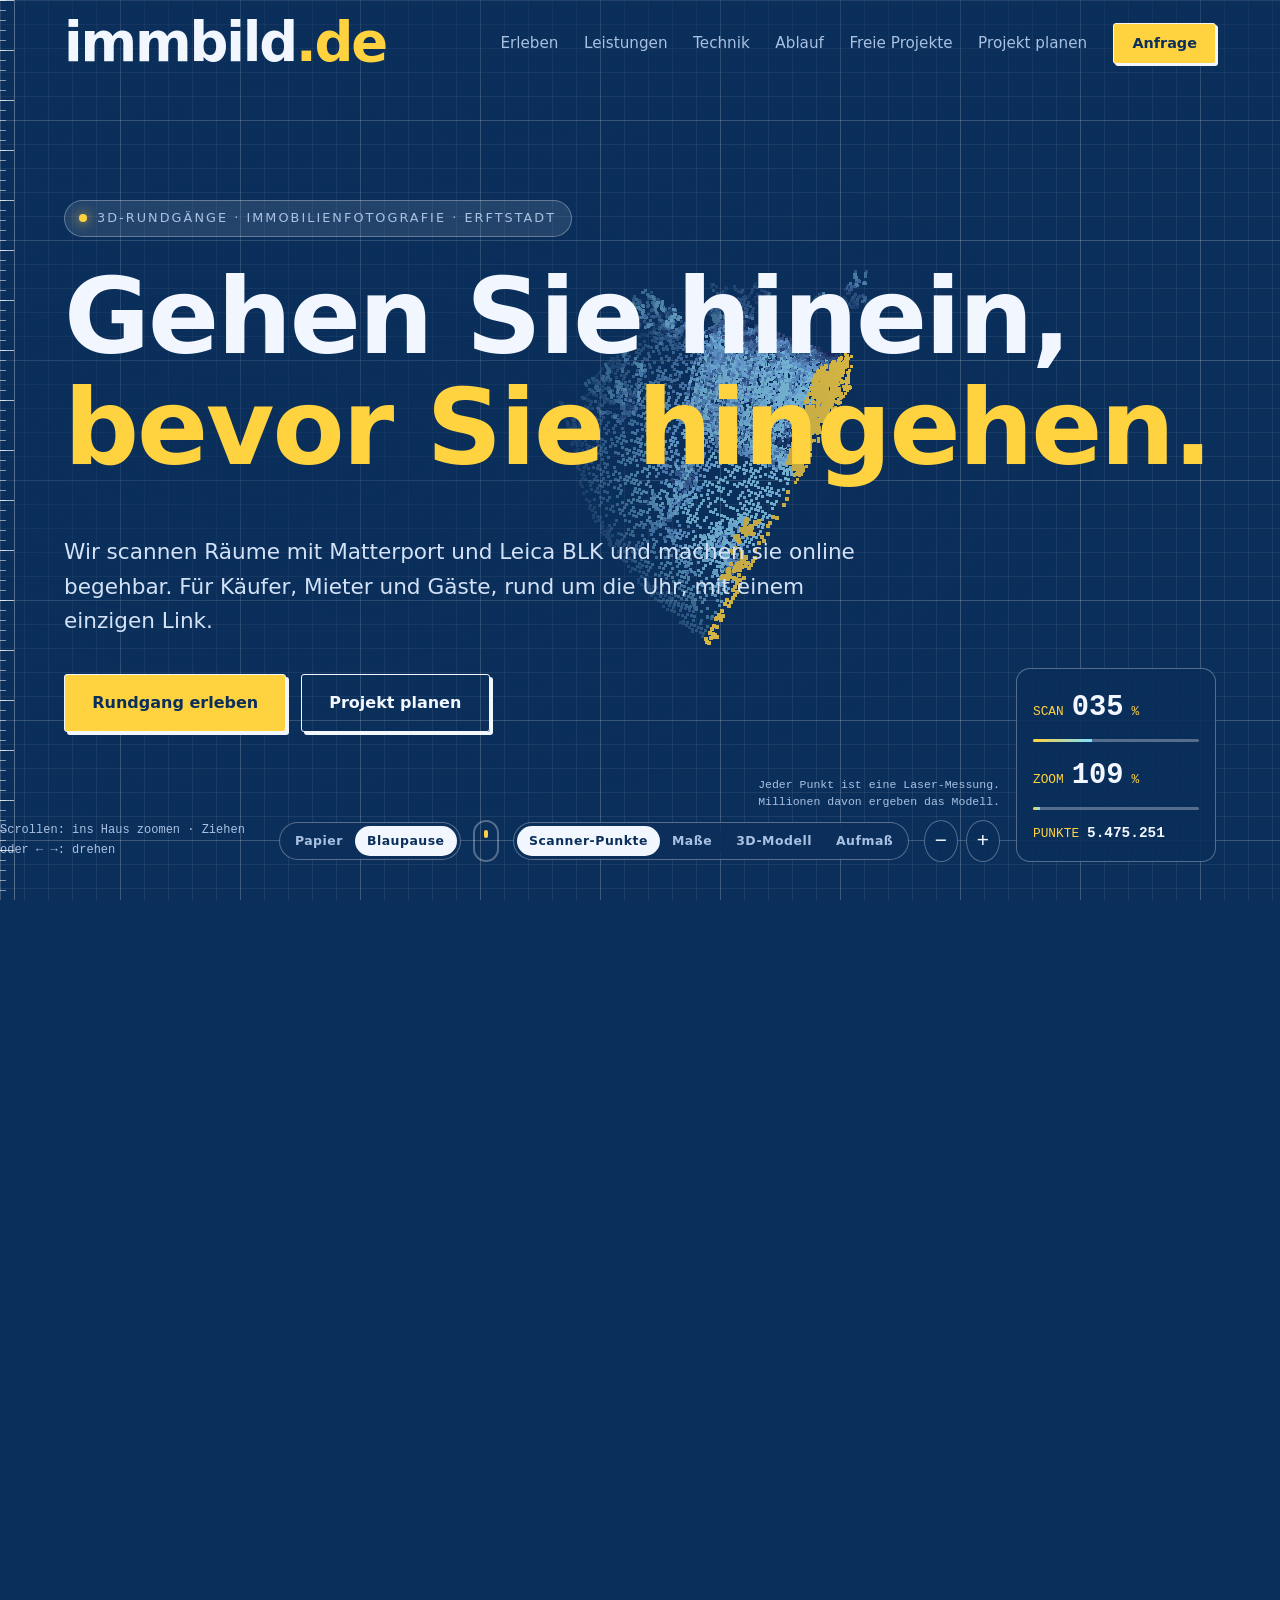
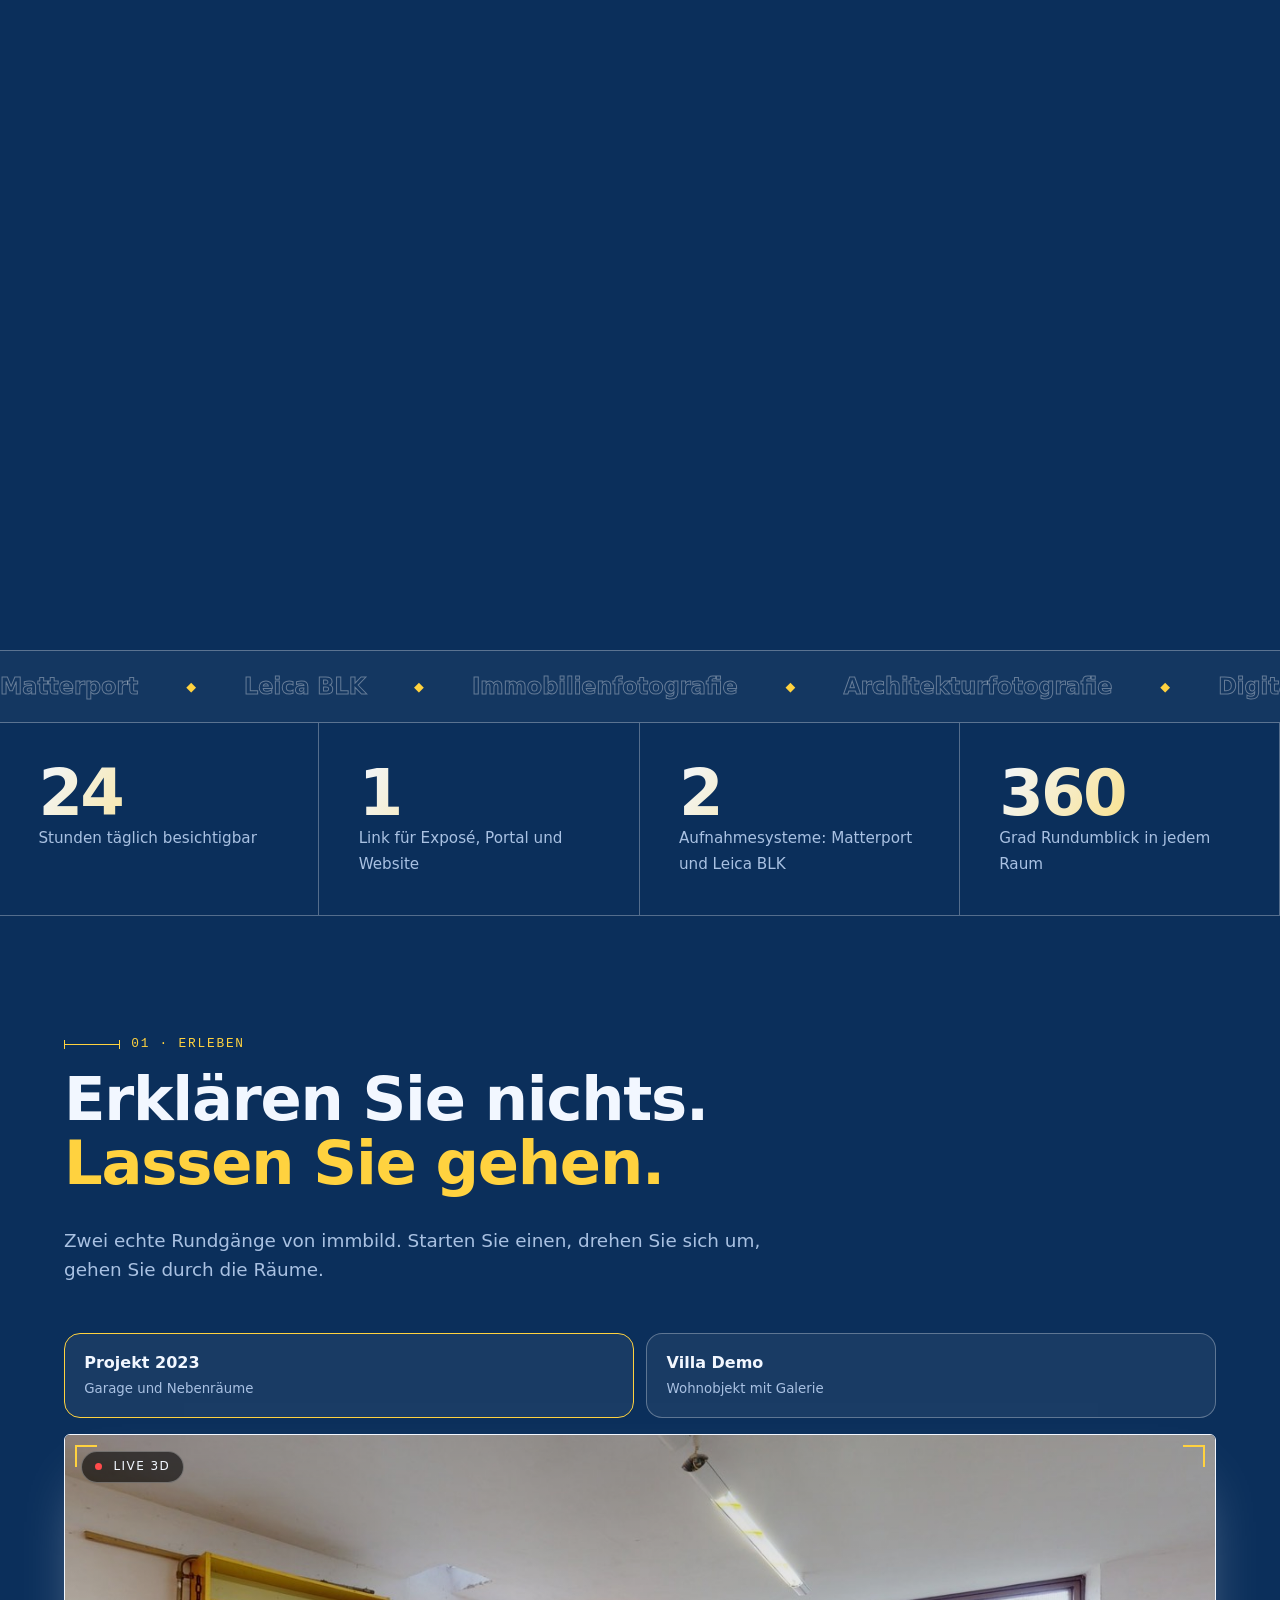
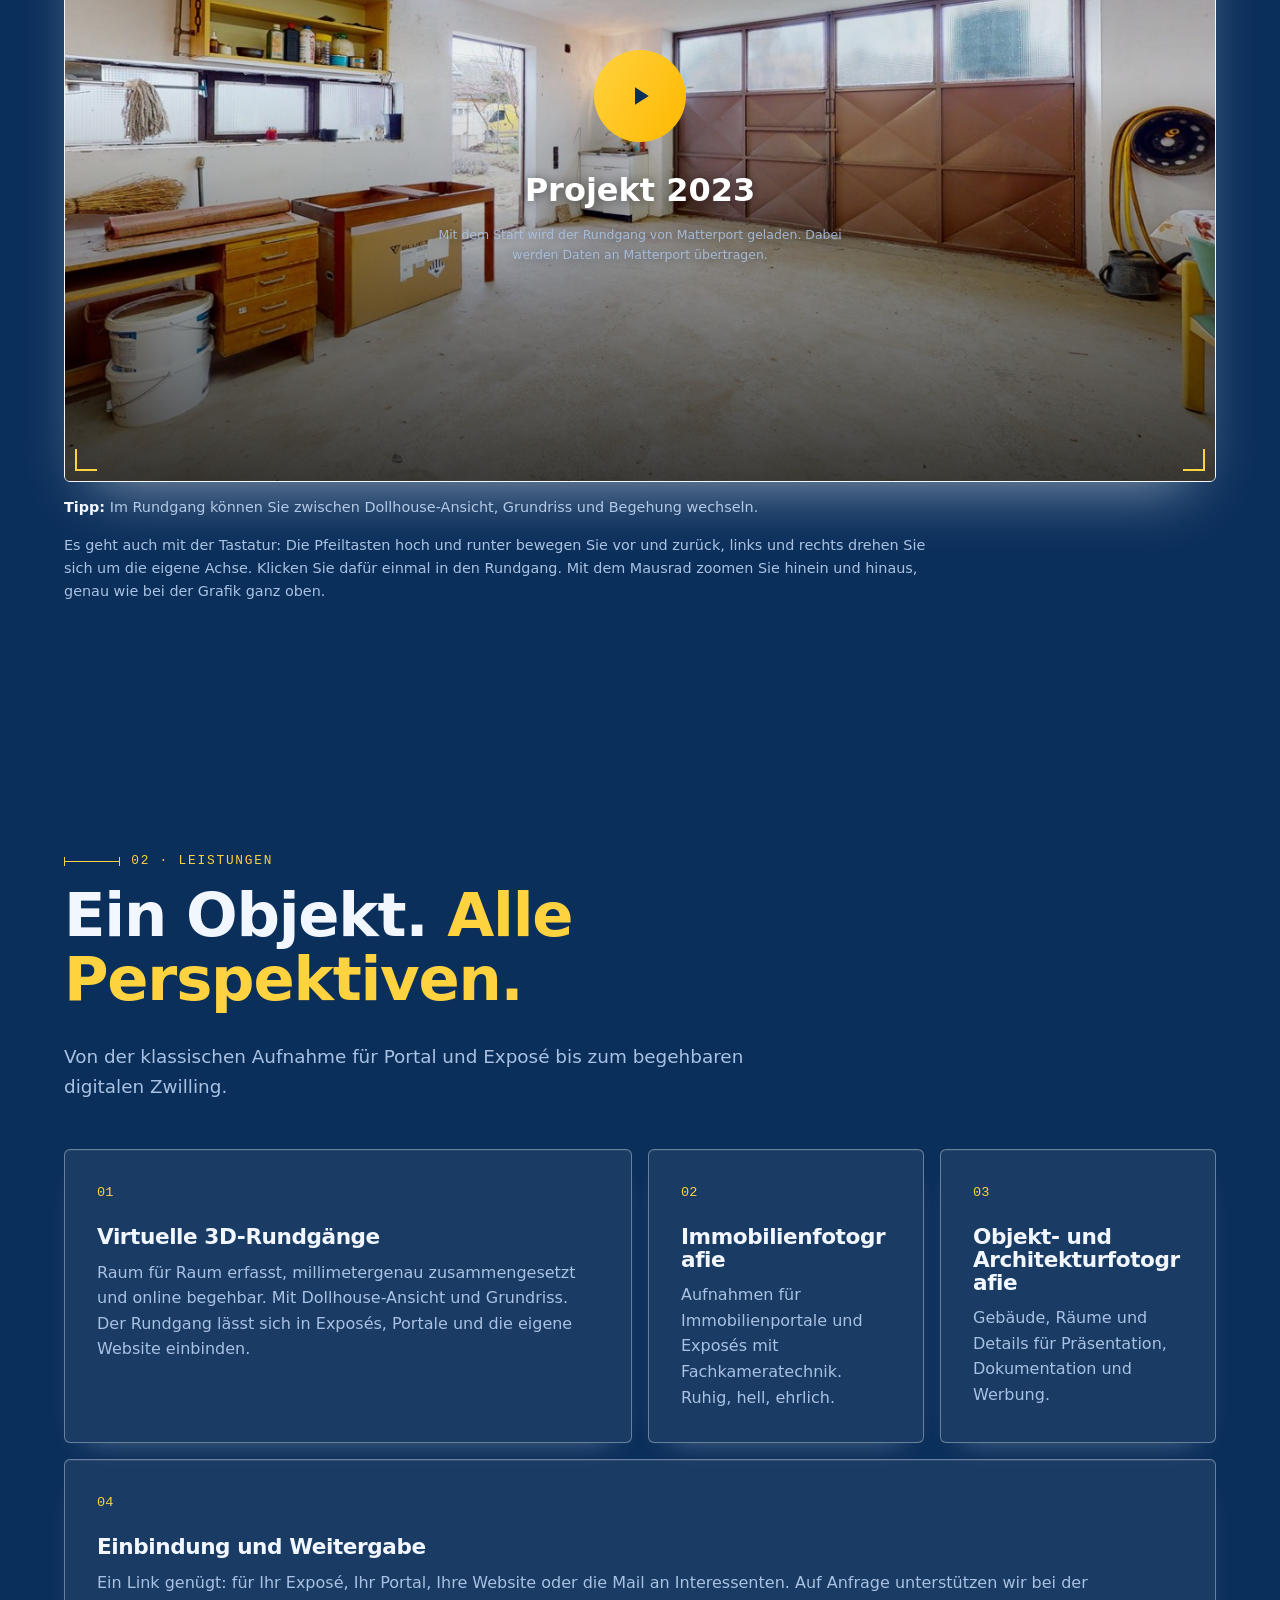
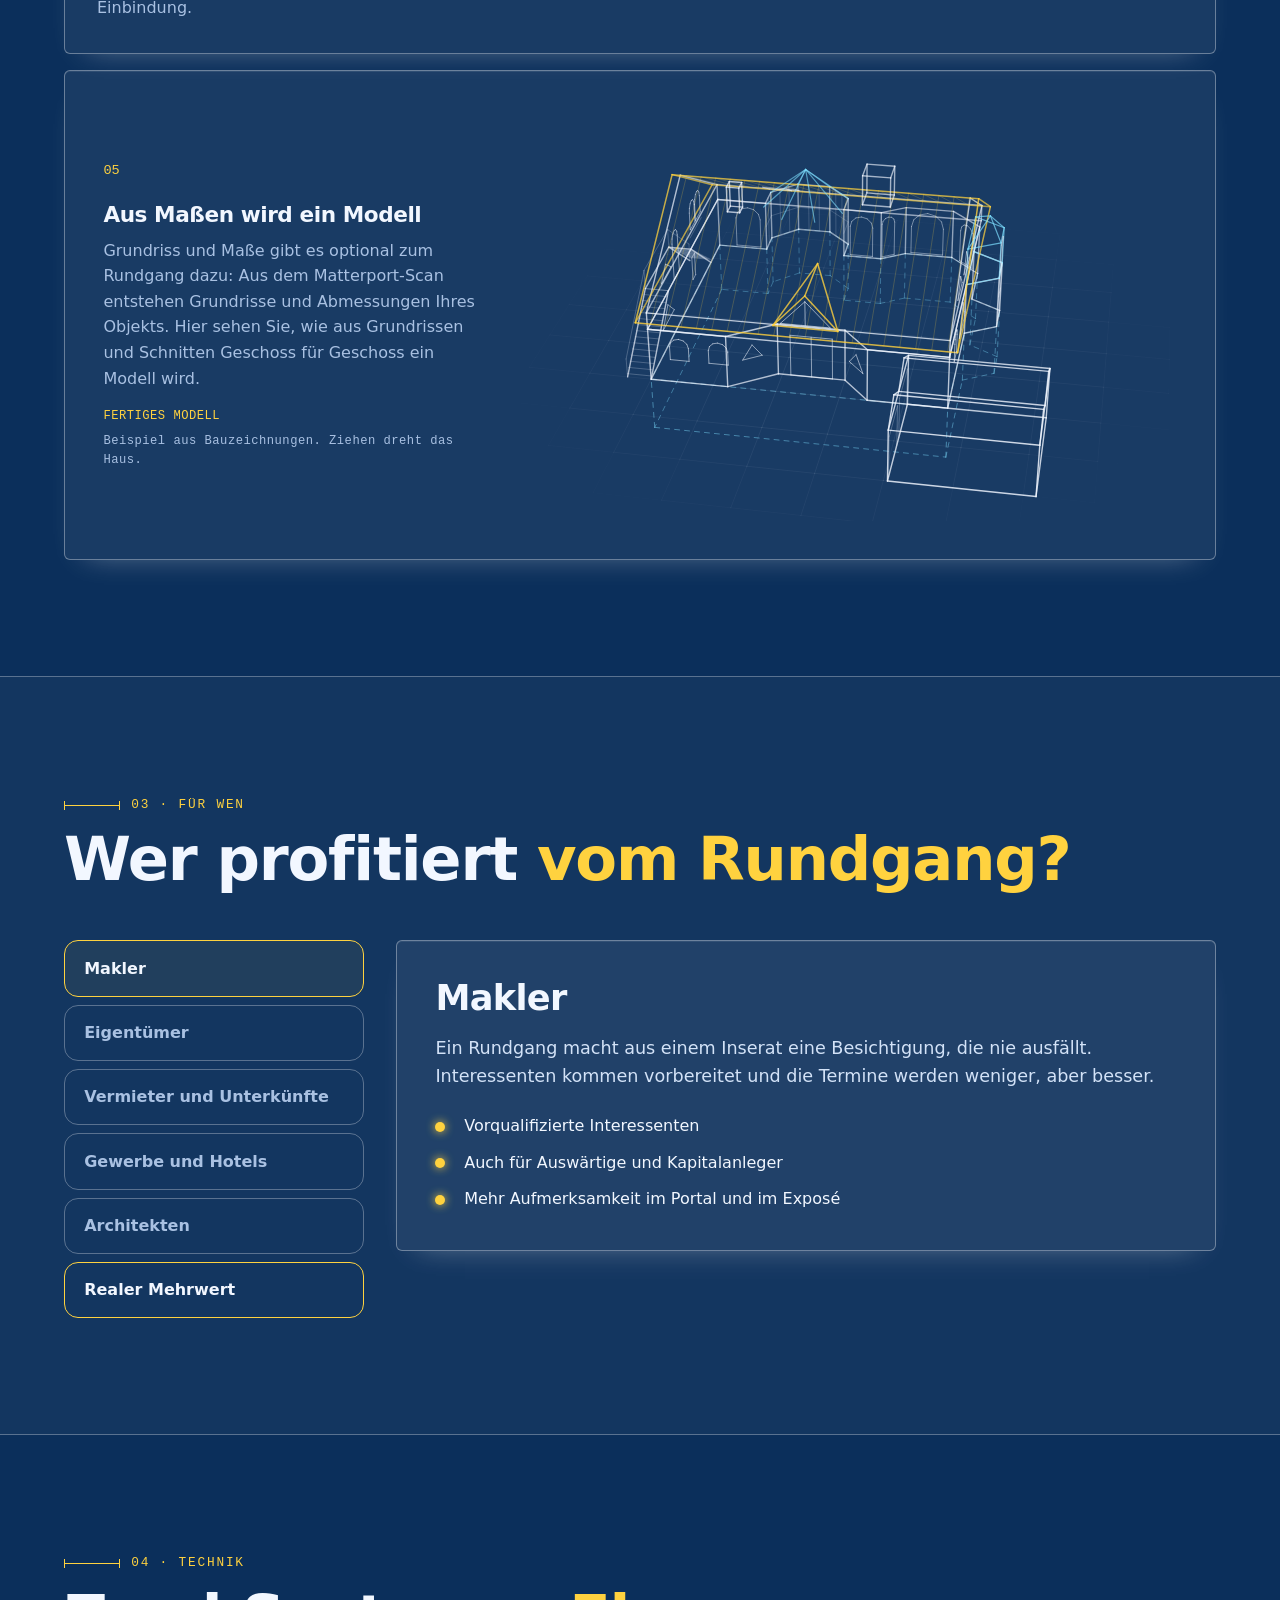
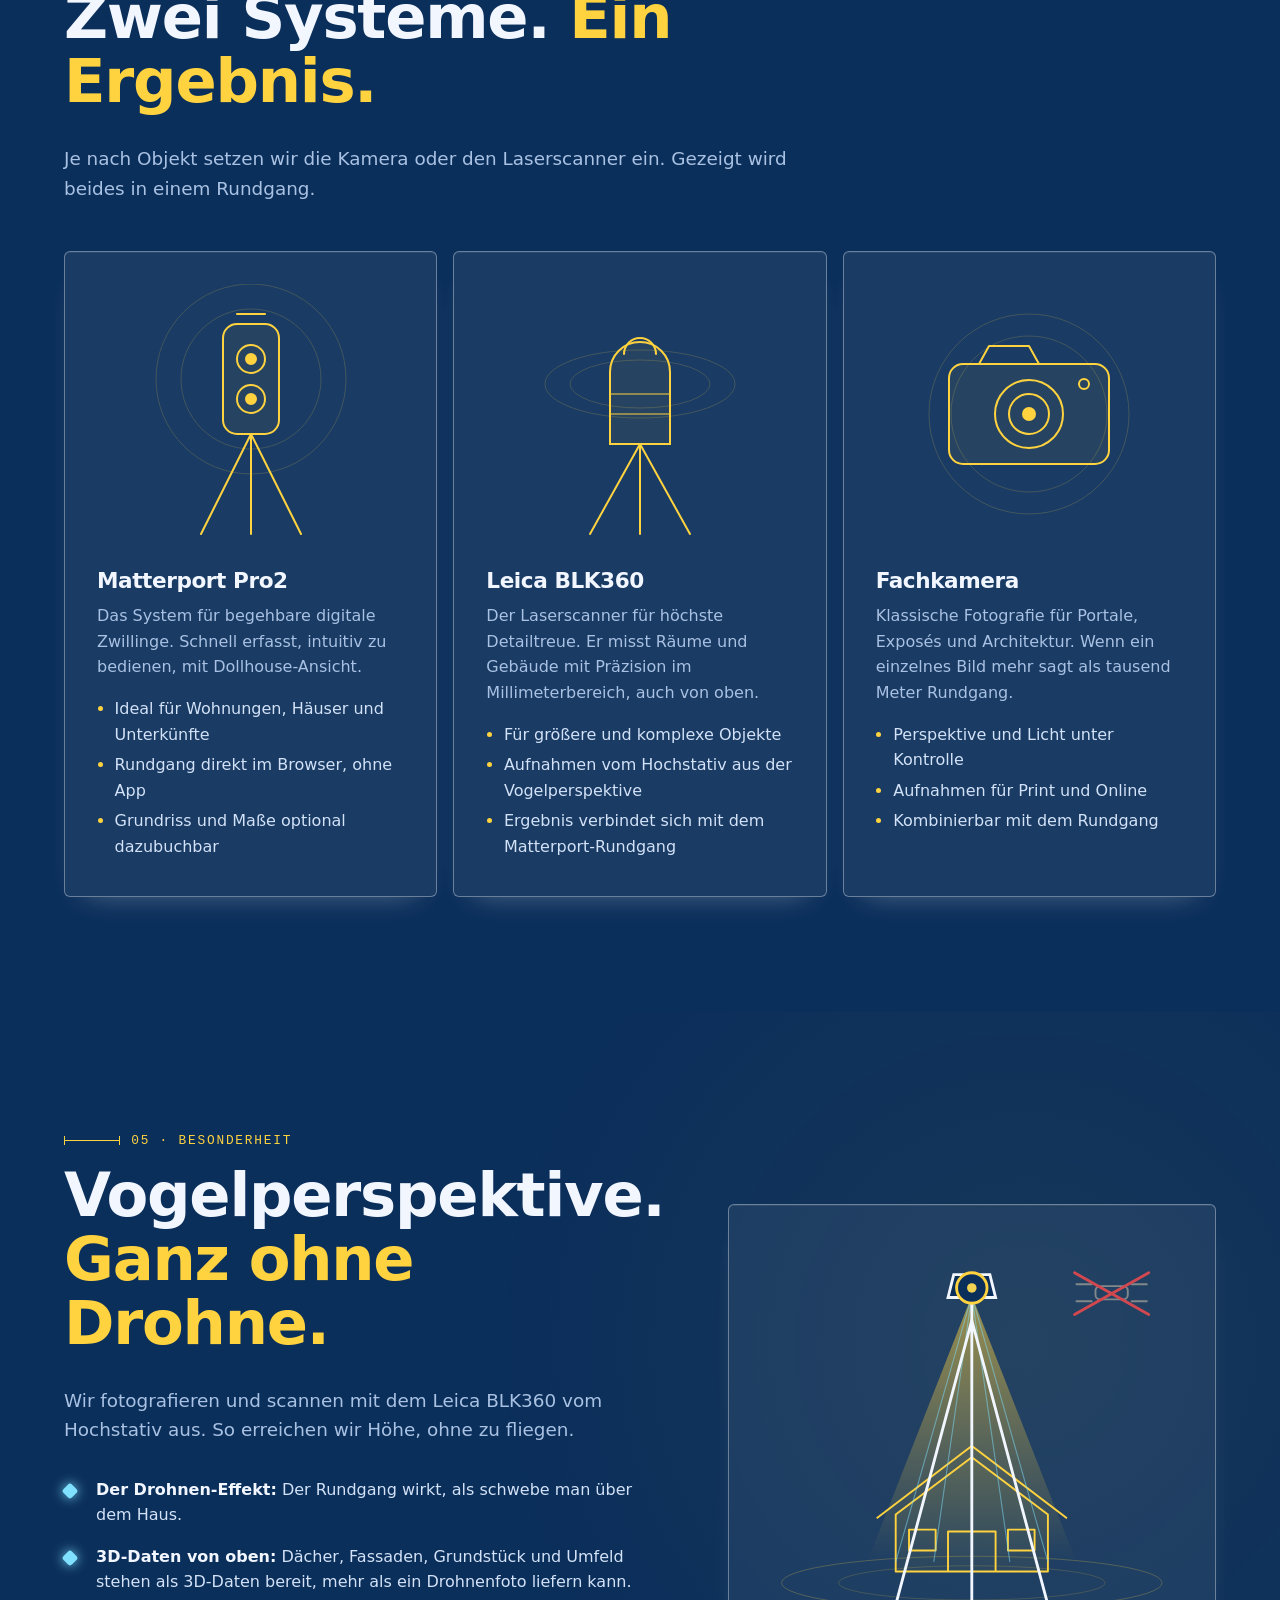
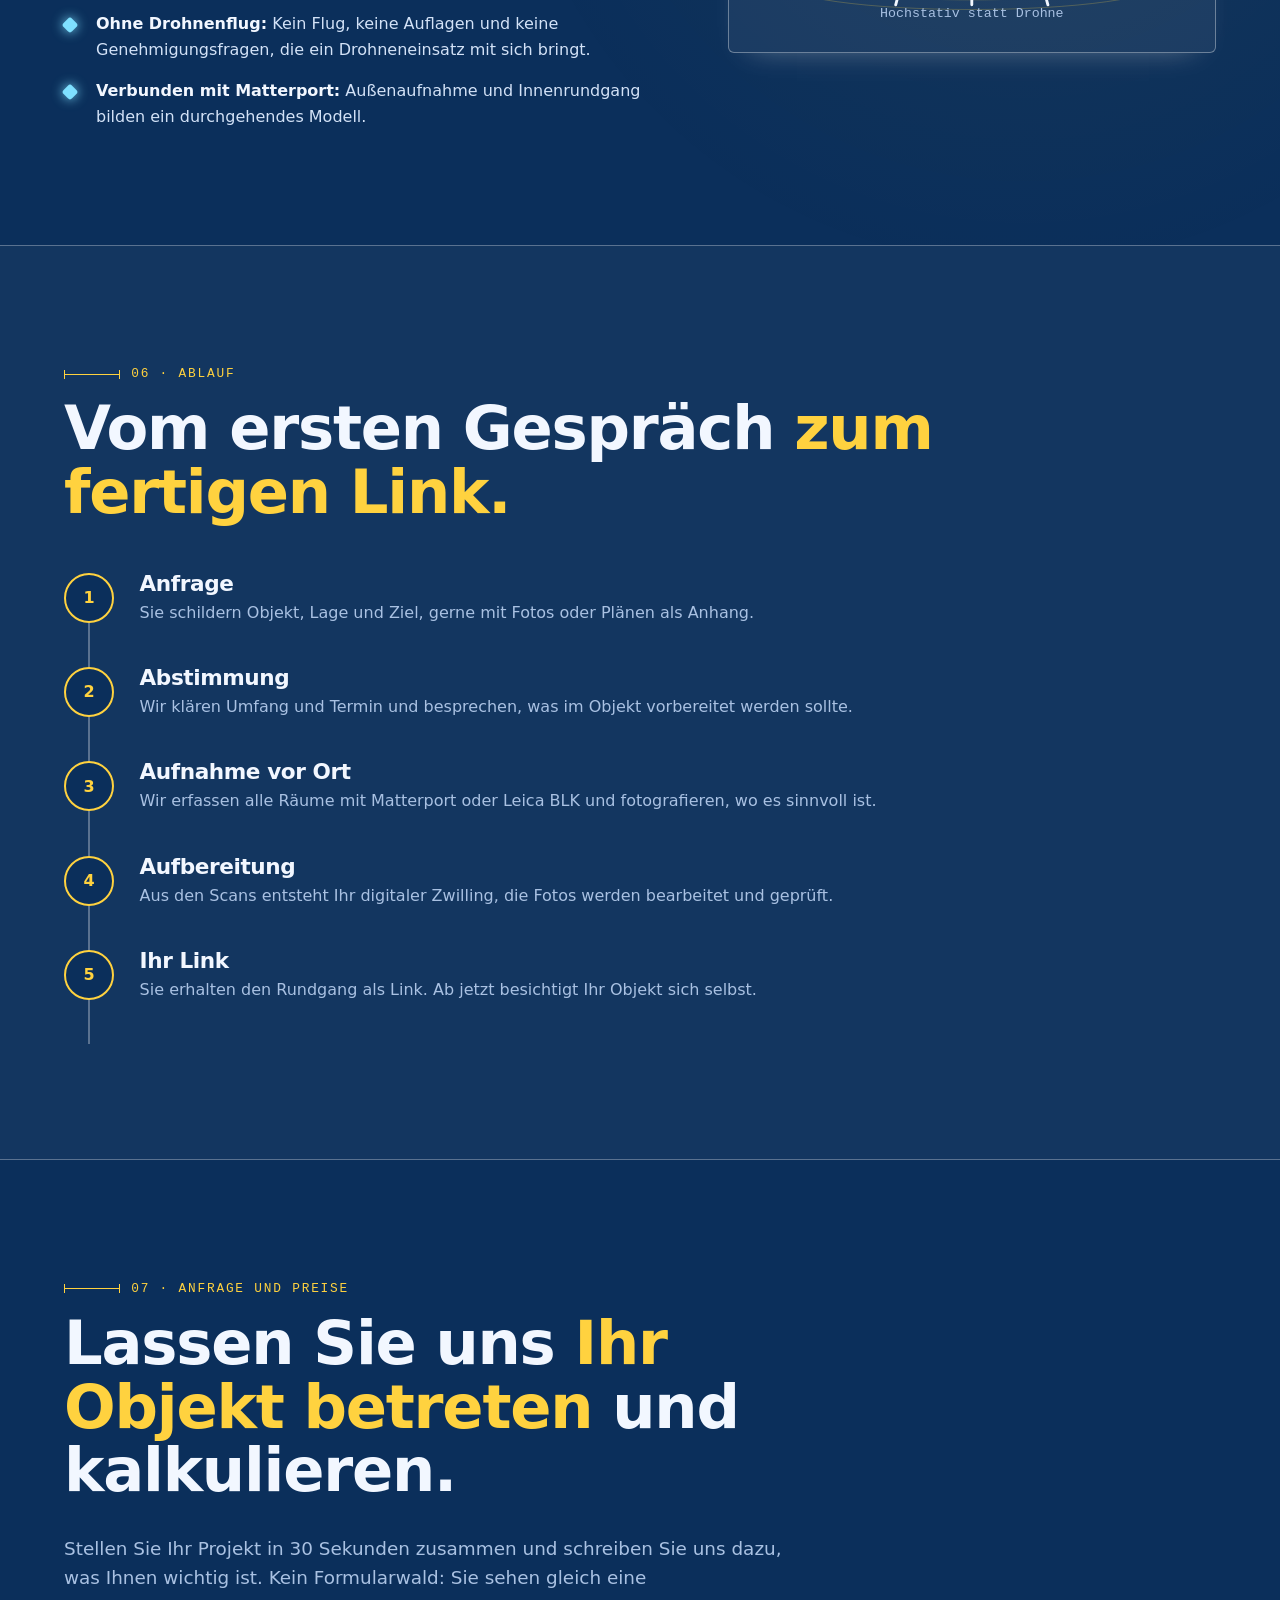
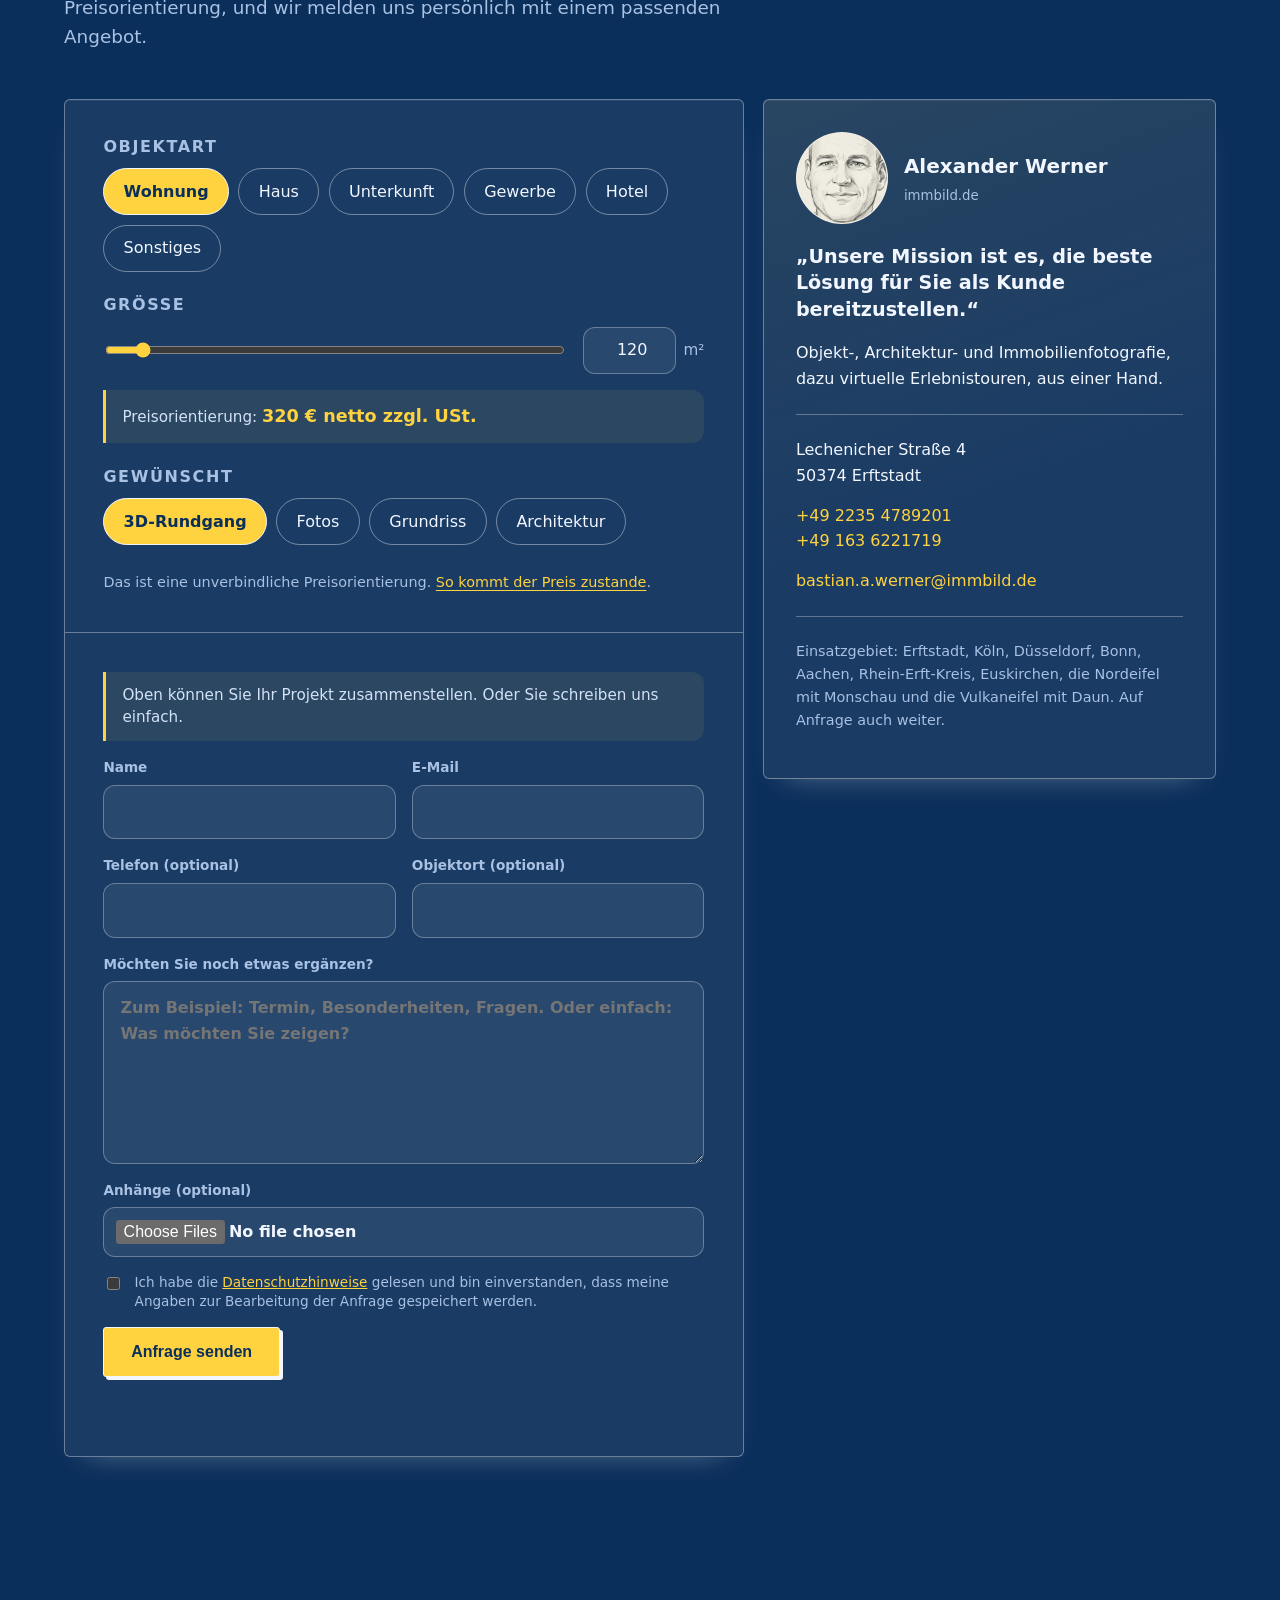
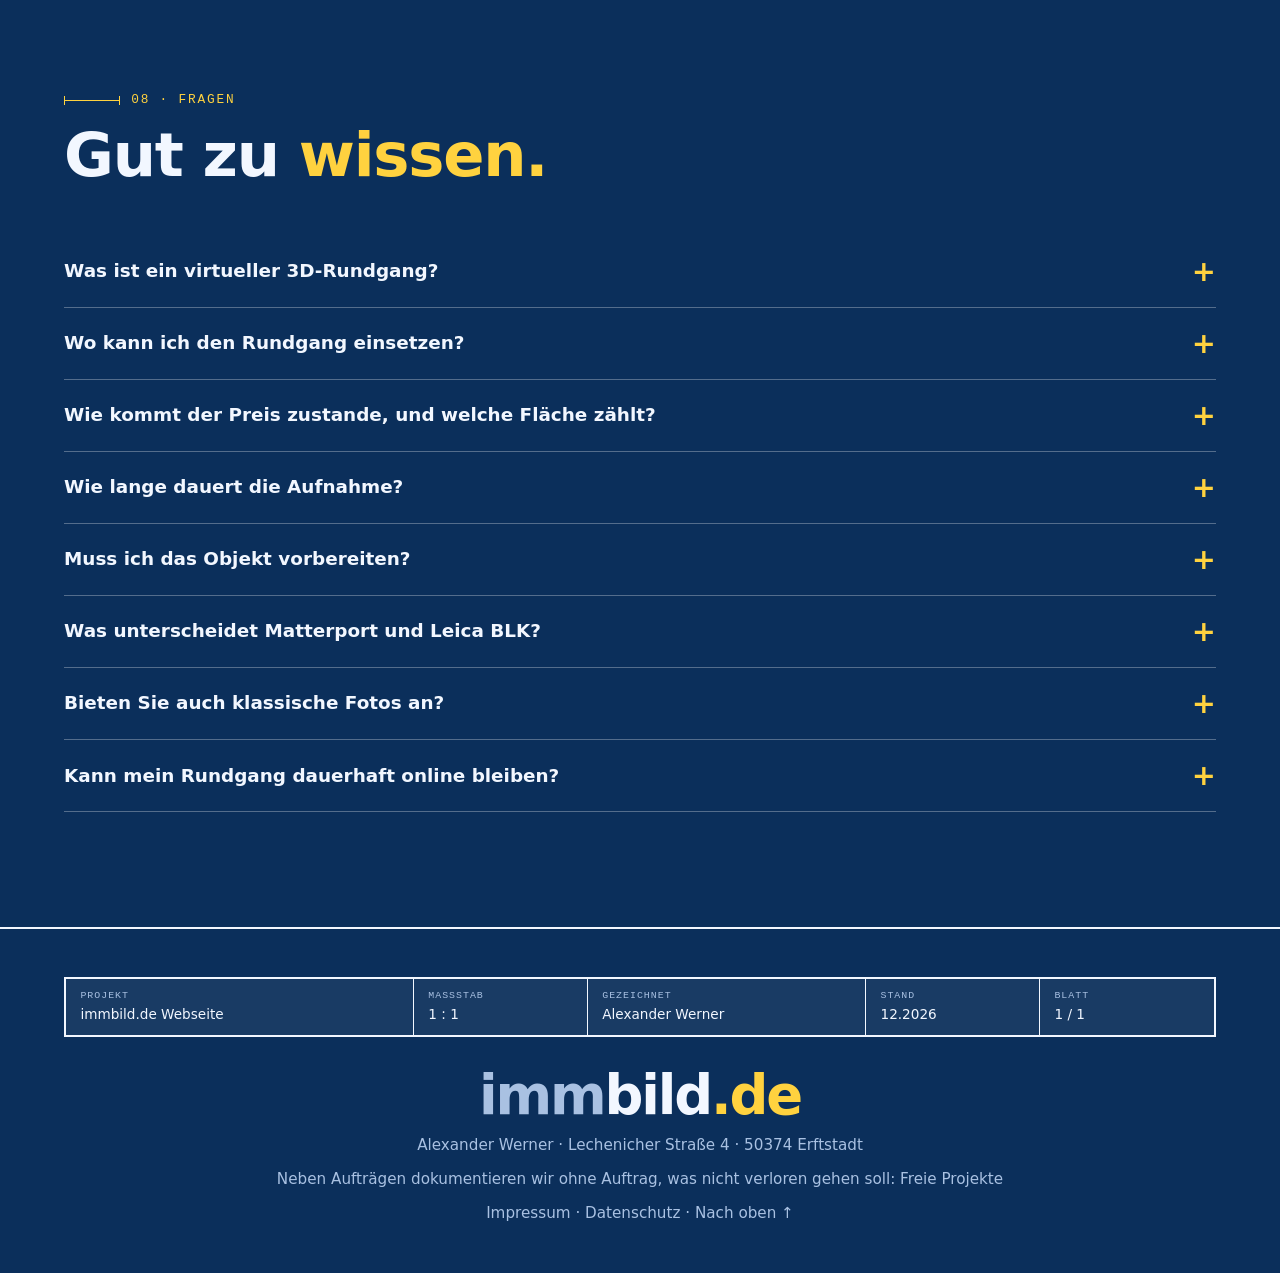
==== commit d863b011: "Anonyme Verhaltensmessung, neues Impressum, Datenschutz Messung [skip netlify]" ====
--- a/index.html
+++ b/index.html
@@ -462,5 +462,6 @@
 </footer>
 
 <script src="script.js"></script>
+<script src="tracker.js" defer></script>
 </body>
 </html>
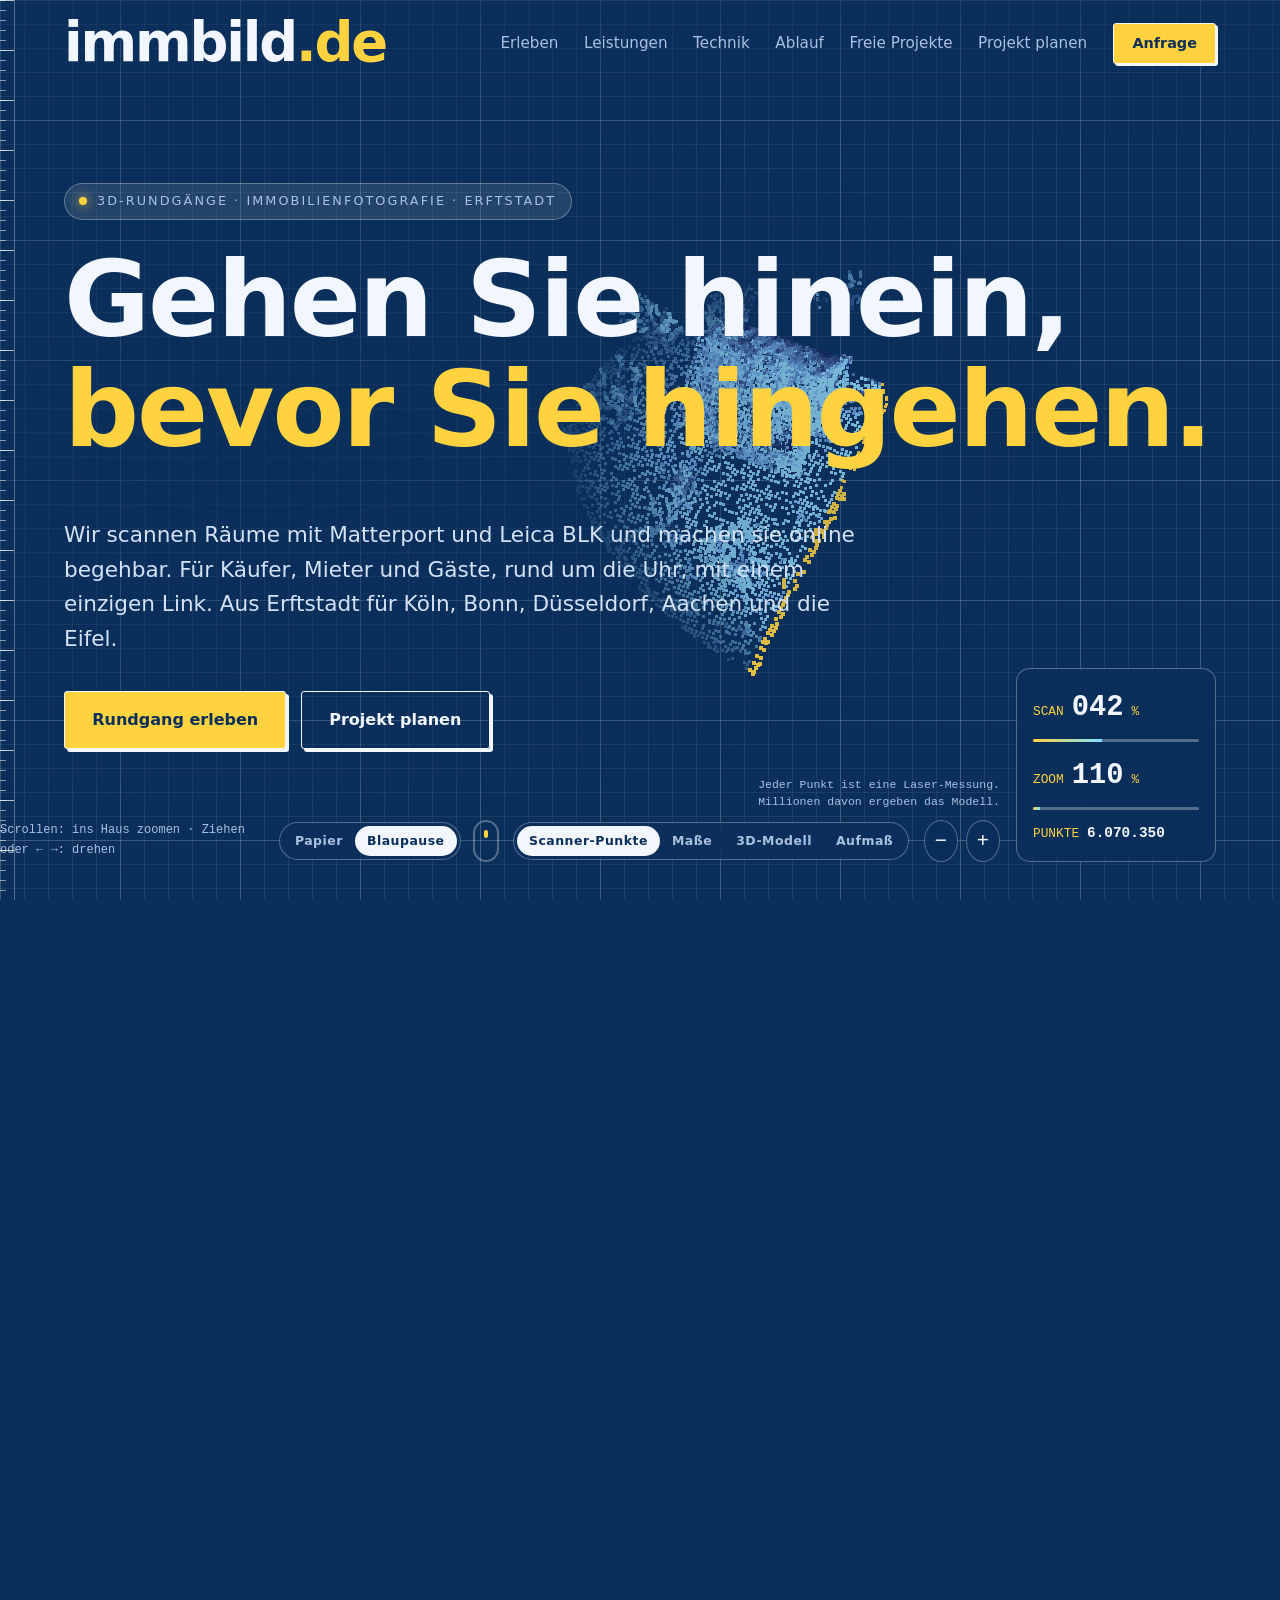
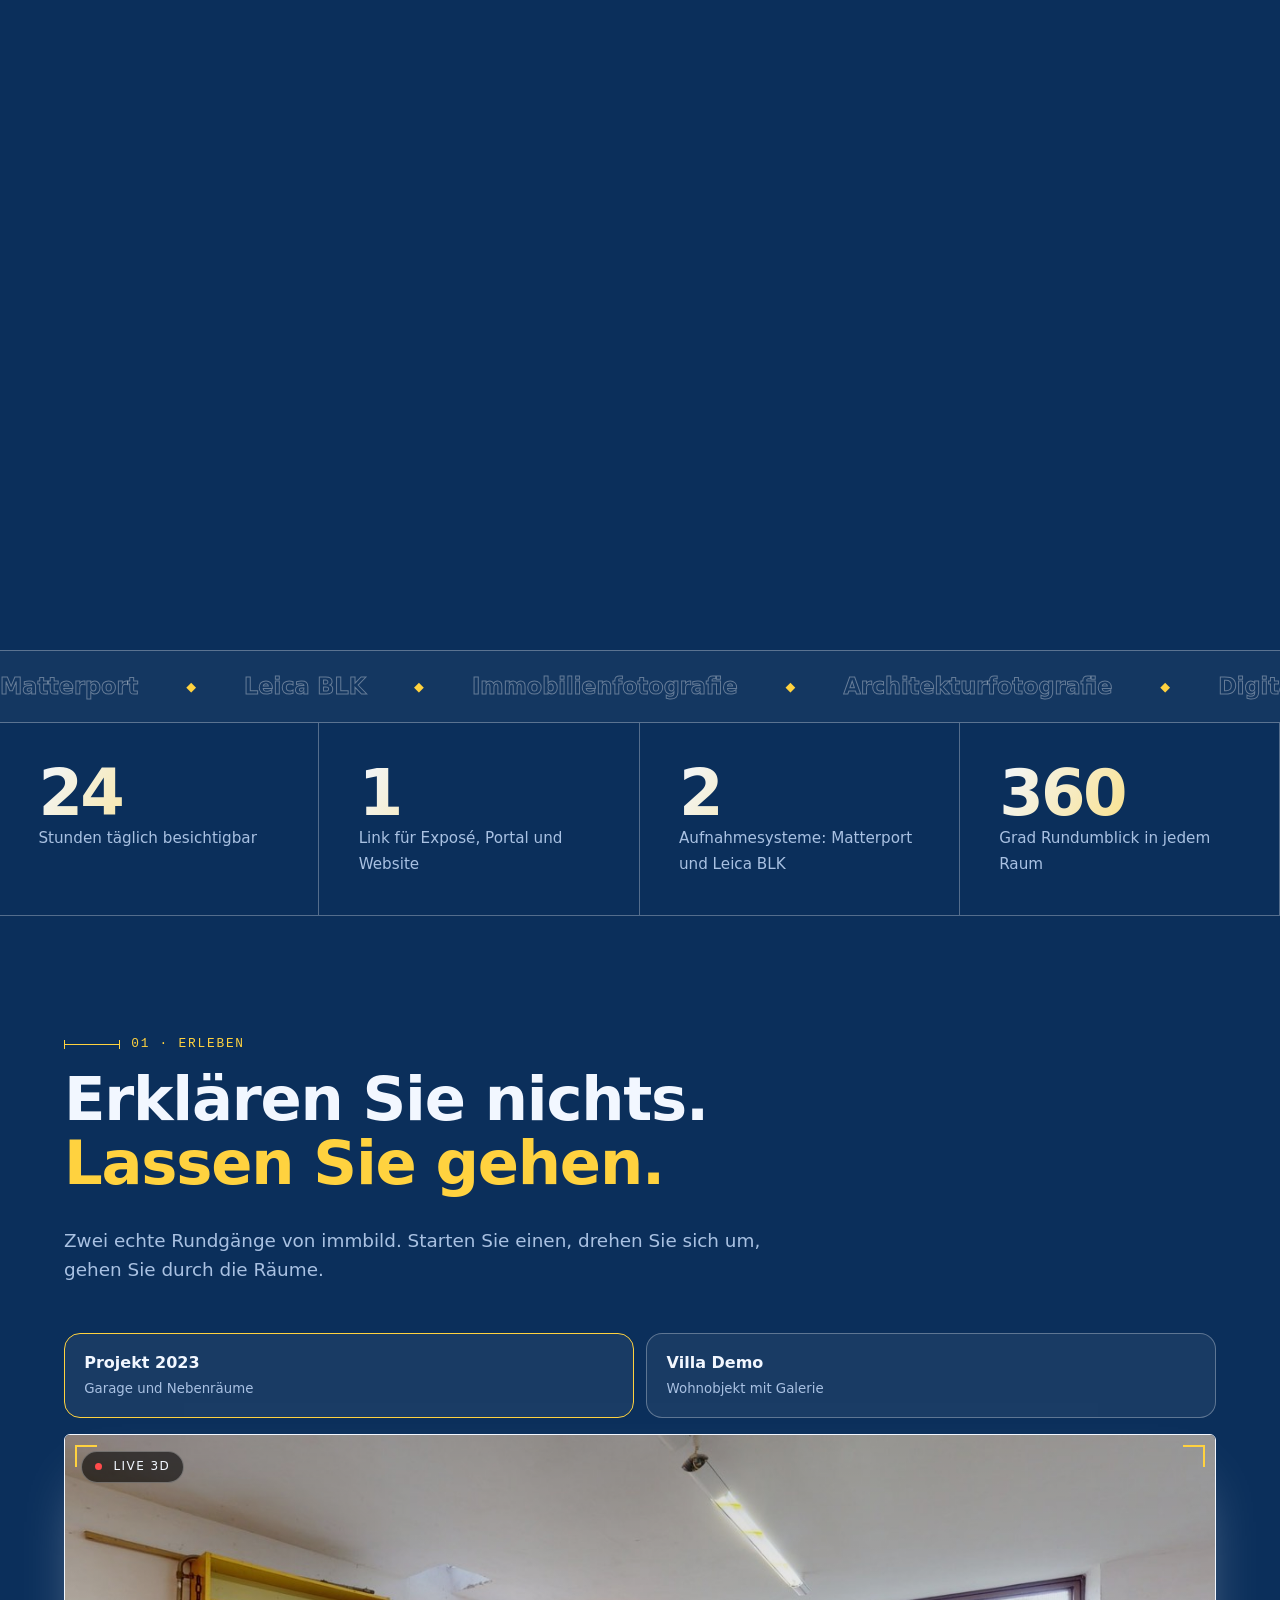
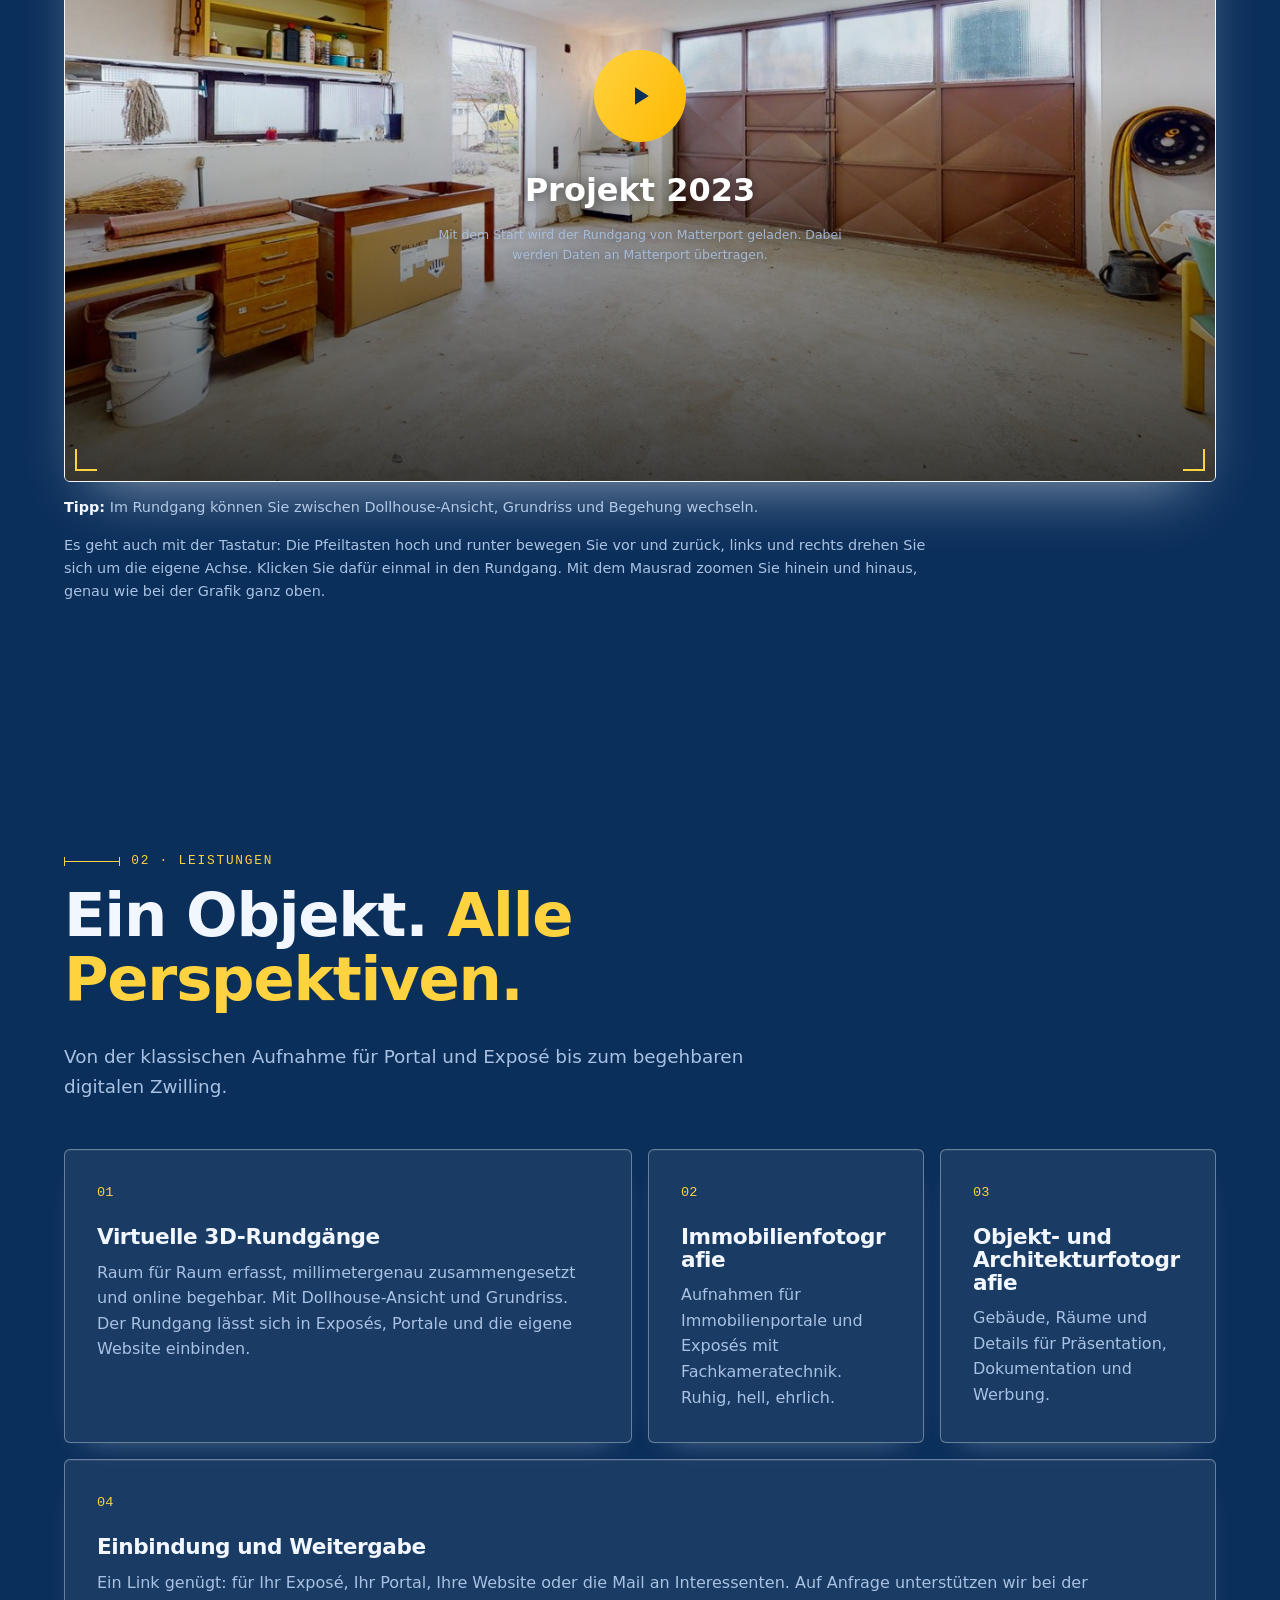
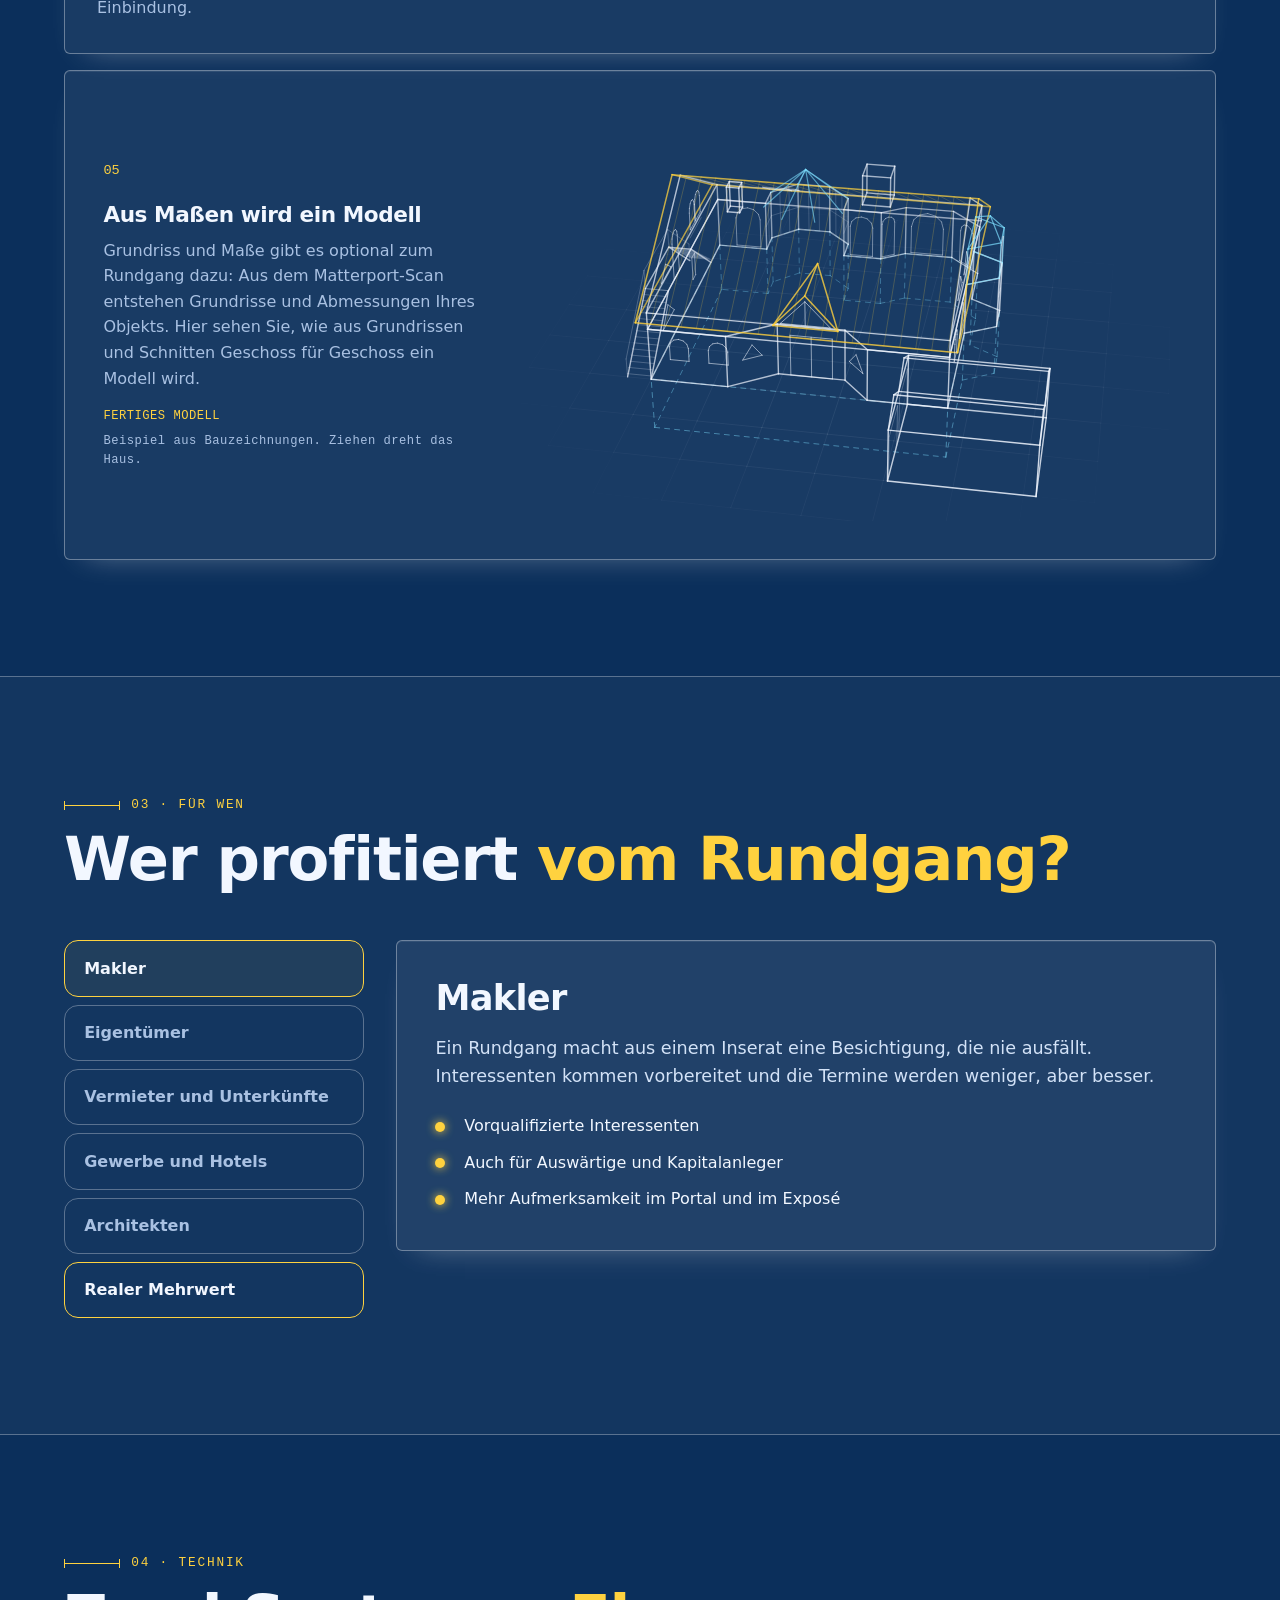
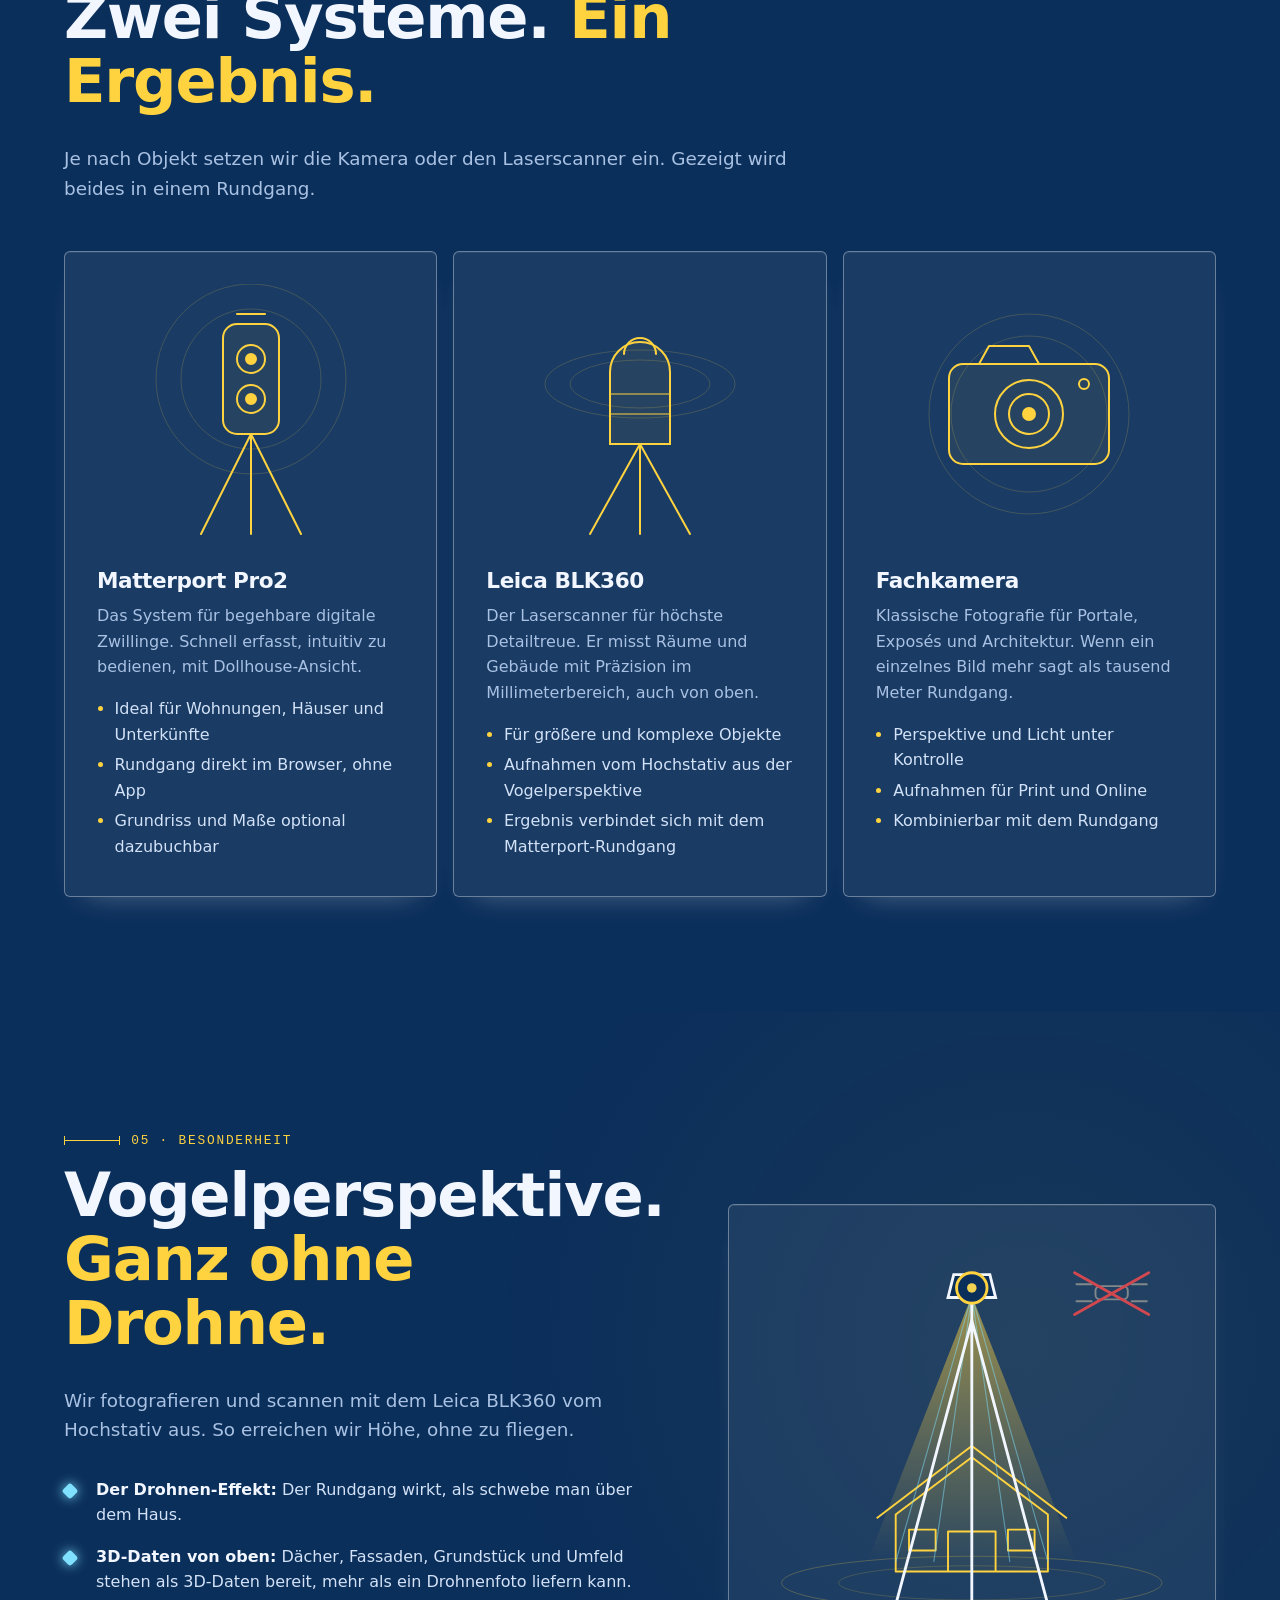
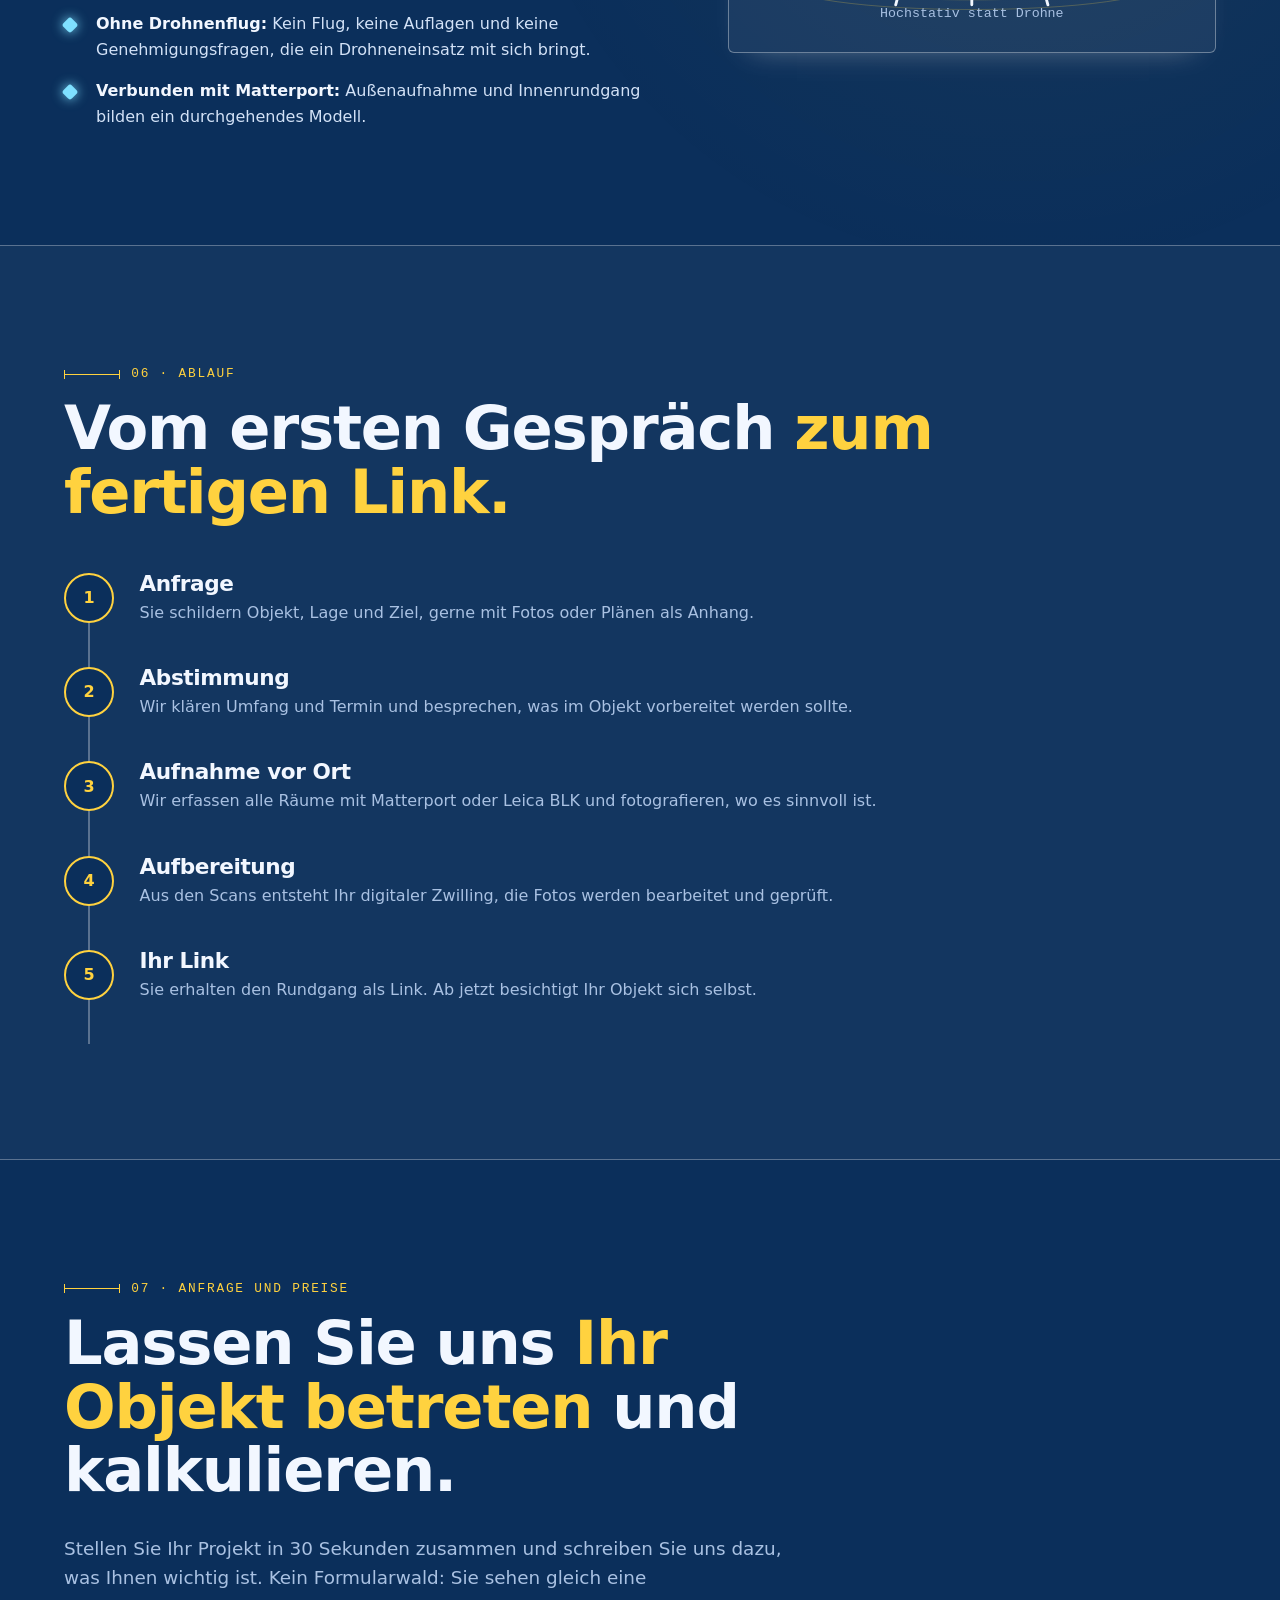
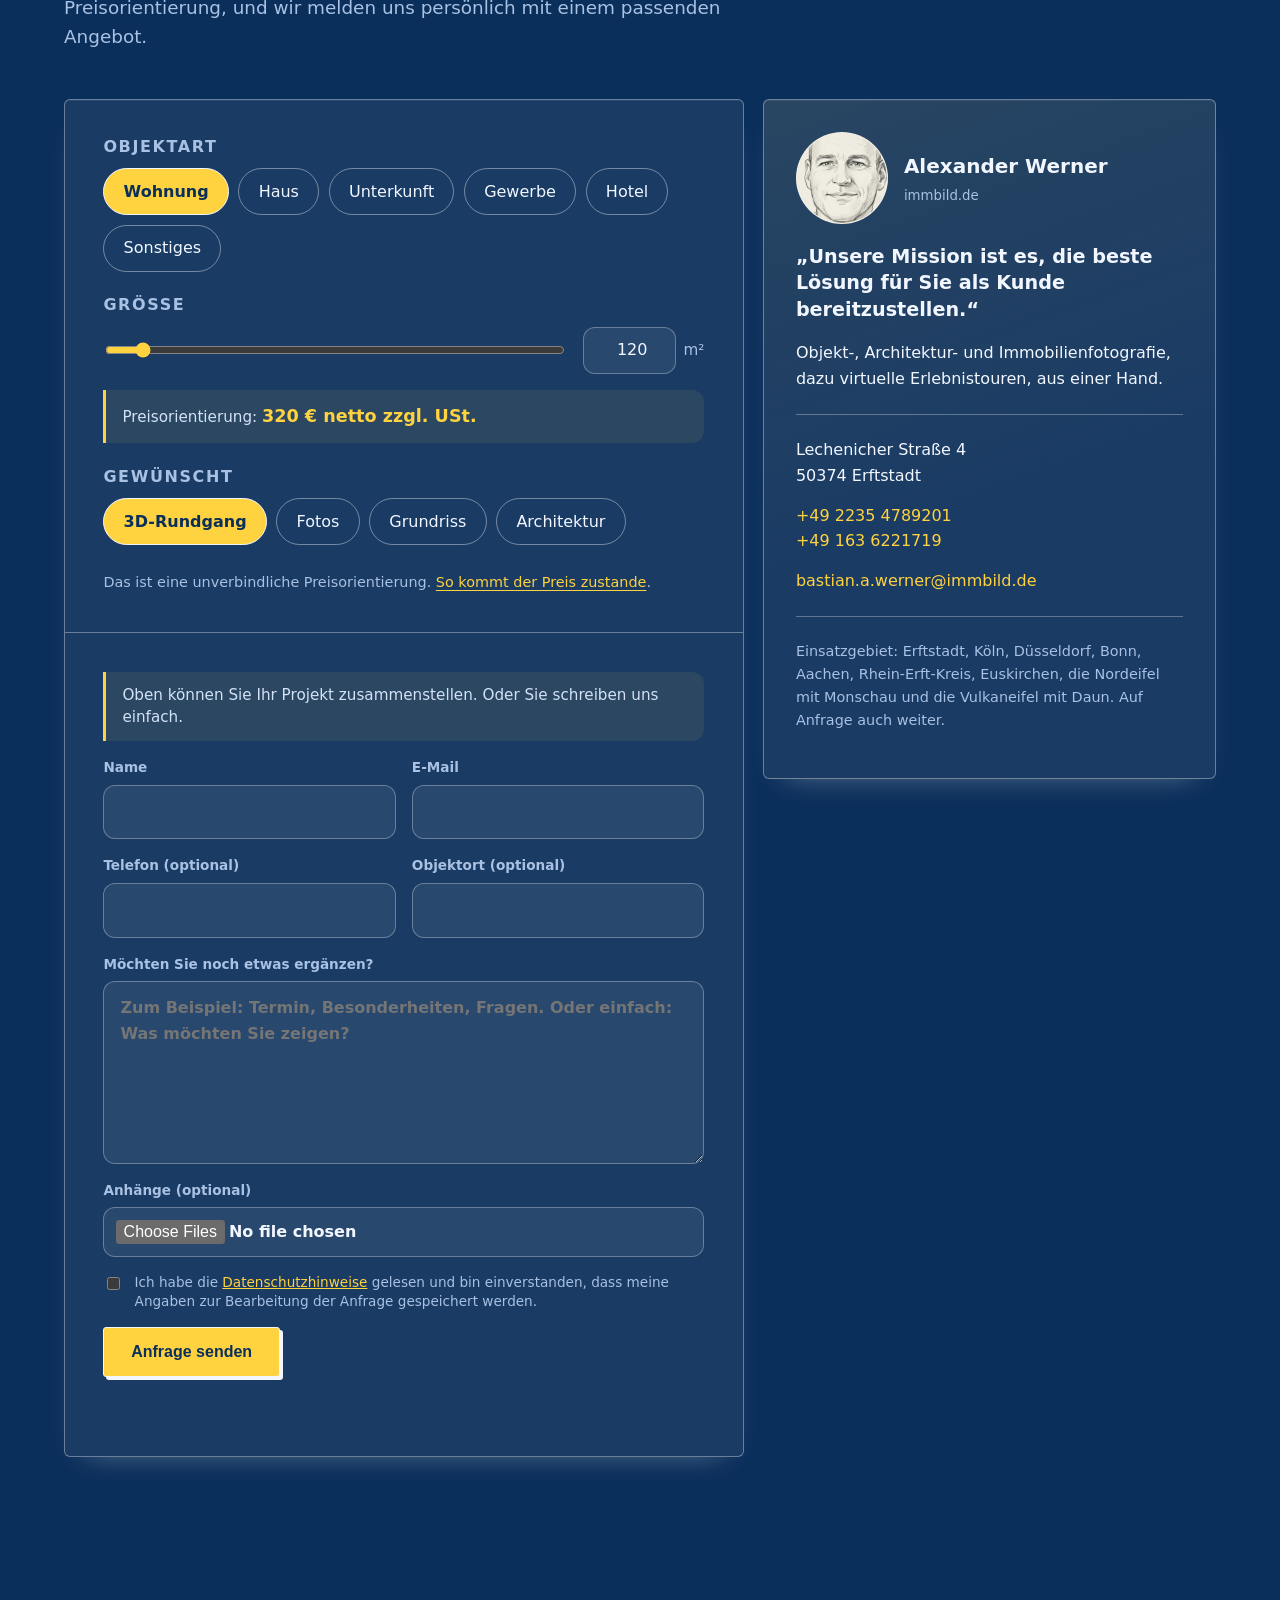
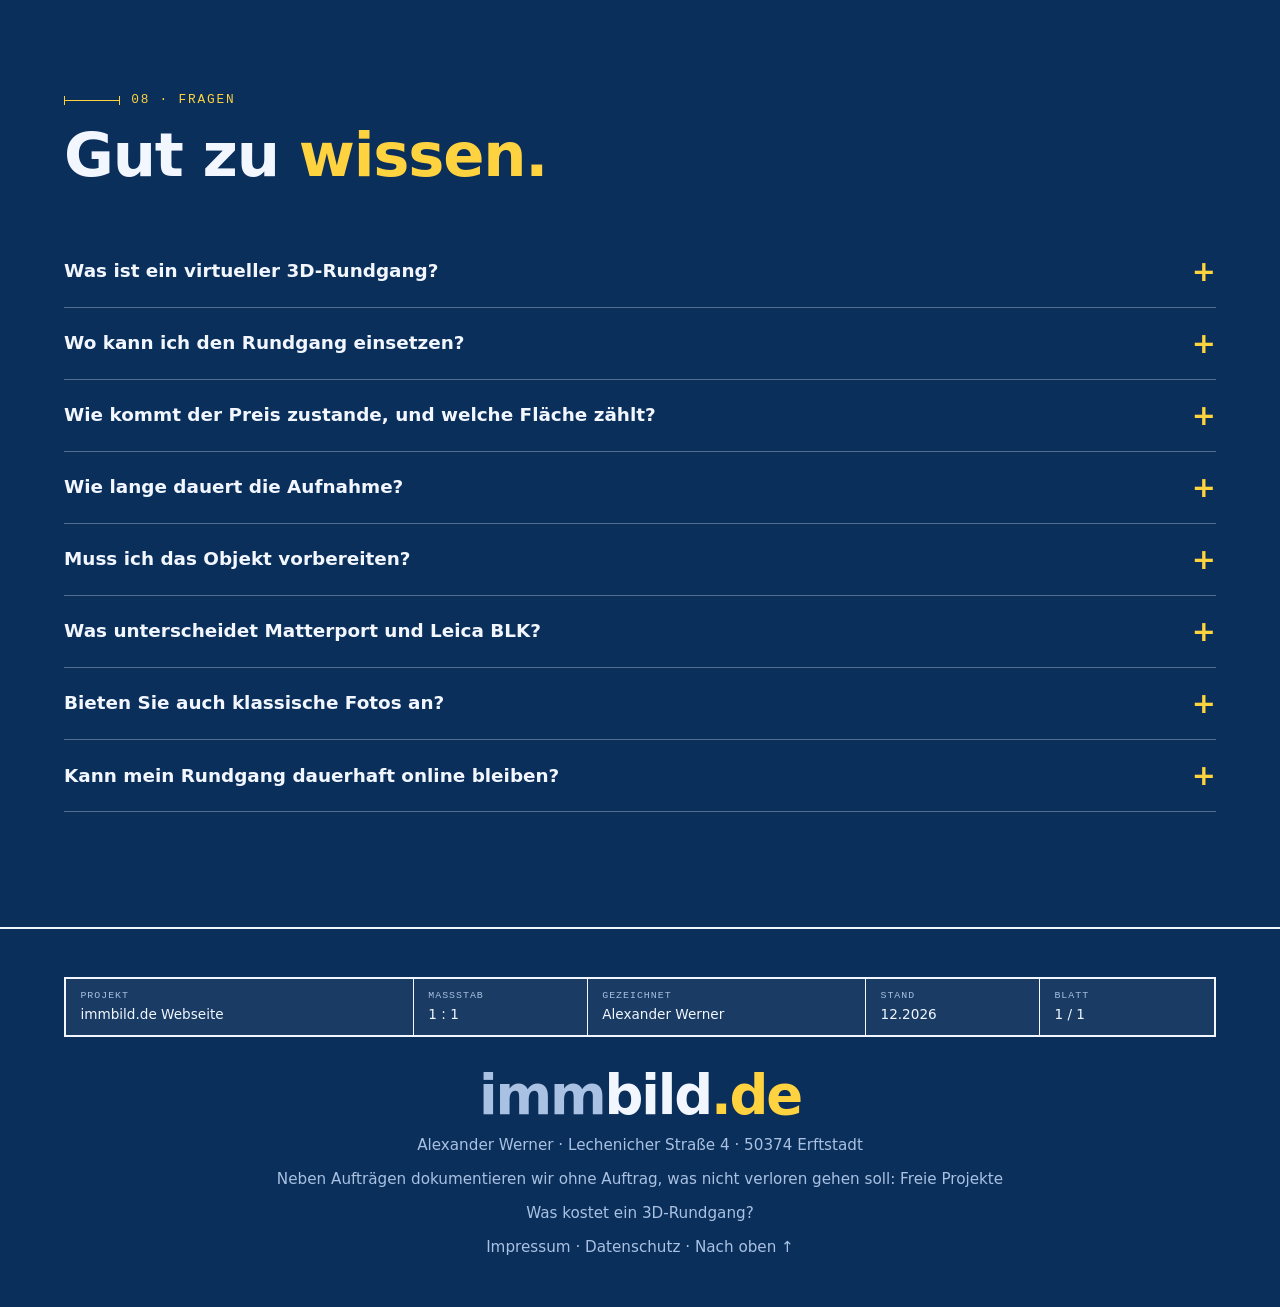
==== commit dfef6766: "SEO: Titel, Beschreibung, Firmendaten, Kostenseite verlinkt, Sitemap [skip netlify]" ====
--- a/index.html
+++ b/index.html
@@ -3,8 +3,8 @@
 <head>
   <meta charset="utf-8">
   <meta name="viewport" content="width=device-width, initial-scale=1, viewport-fit=cover">
-  <title>immbild. – 3D-Rundgänge und Immobilienfotografie aus Erftstadt</title>
-  <meta name="description" content="3D-Rundgänge mit Matterport und Leica BLK, dazu Immobilien- und Architekturfotografie. immbild. aus Erftstadt für Köln, Düsseldorf, Bonn, Aachen und die Eifel.">
+  <title>3D-Rundgang &amp; Immobilienfotografie Köln, Erftstadt | immbild.</title>
+  <meta name="description" content="3D-Rundgang mit Matterport und Leica BLK, dazu Immobilienfotografie. Aus Erftstadt für Köln, Bonn, Düsseldorf, Aachen und die Eifel. Ab 180 € netto.">
   <meta name="theme-color" content="#f3f0e6">
   <link rel="canonical" href="https://immbild.de/">
   <meta property="og:url" content="https://immbild.de/">
@@ -40,6 +40,37 @@
 R.dataset.look=get()||sun();})();
 </script>
   <link rel="stylesheet" href="style.css">
+  <script type="application/ld+json">
+  {
+    "@context": "https://schema.org",
+    "@type": "ProfessionalService",
+    "@id": "https://immbild.de/#firma",
+    "name": "immbild.",
+    "url": "https://immbild.de/",
+    "image": "https://immbild.de/og-startseite.png",
+    "description": "3D-Rundgänge mit Matterport und Leica BLK sowie Immobilien- und Architekturfotografie.",
+    "telephone": "+49 2235 4789201",
+    "email": "bastian.a.werner@immbild.de",
+    "priceRange": "ab 180 € netto",
+    "address": {
+      "@type": "PostalAddress",
+      "streetAddress": "Lechenicher Straße 4",
+      "postalCode": "50374",
+      "addressLocality": "Erftstadt",
+      "addressCountry": "DE"
+    },
+    "areaServed": [
+      { "@type": "City", "name": "Erftstadt" },
+      { "@type": "City", "name": "Köln" },
+      { "@type": "City", "name": "Bonn" },
+      { "@type": "City", "name": "Düsseldorf" },
+      { "@type": "City", "name": "Aachen" },
+      { "@type": "AdministrativeArea", "name": "Rhein-Erft-Kreis" },
+      { "@type": "AdministrativeArea", "name": "Kreis Euskirchen" },
+      { "@type": "AdministrativeArea", "name": "Eifel" }
+    ]
+  }
+  </script>
 </head>
 <body>
 <div class="cursor-glow" aria-hidden="true"></div>
@@ -75,7 +106,7 @@
   <div class="hero-inner">
     <p class="eyebrow"><span class="dot"></span> 3D-Rundgänge · Immobilienfotografie · Erftstadt</p>
     <h1>Gehen Sie hinein,<br><span class="grad">bevor Sie hingehen.</span></h1>
-    <p class="hero-lead">Wir scannen Räume mit Matterport und Leica BLK und machen sie online begehbar. Für Käufer, Mieter und Gäste, rund um die Uhr, mit einem einzigen Link.</p>
+    <p class="hero-lead">Wir scannen Räume mit Matterport und Leica BLK und machen sie online begehbar. Für Käufer, Mieter und Gäste, rund um die Uhr, mit einem einzigen Link. Aus Erftstadt für Köln, Bonn, Düsseldorf, Aachen und die Eifel.</p>
     <div class="hero-cta">
       <a class="btn magnetic" href="#erleben">Rundgang erleben</a>
       <a class="btn ghost magnetic" href="#anfrage">Projekt planen</a>
@@ -436,7 +467,7 @@
   <div class="faq reveal">
     <details><summary>Was ist ein virtueller 3D-Rundgang?</summary><p>Ein Rundgang ist ein digitaler Zwilling Ihres Objekts. Besucher bewegen sich selbst durch die Räume, drehen den Blick und wechseln zwischen Begehung, Dollhouse-Ansicht und Grundriss. Alles läuft im Browser.</p></details>
     <details><summary>Wo kann ich den Rundgang einsetzen?</summary><p>Überall, wo ein Link funktioniert: im Exposé, auf Immobilienportalen, auf der eigenen Website, in Mails und Social Media.</p></details>
-    <details id="faq-preis"><summary>Wie kommt der Preis zustande, und welche Fläche zählt?</summary><p>Der Preis richtet sich nach der Größe des Objekts und steigt gleichmäßig mit ihr, ohne Sprünge. Eine Orientierung sehen Sie unter „Anfrage und Preise“ am Regler. Alle Preise sind netto zuzüglich Umsatzsteuer. Grundlage ist immer die Fläche, die wir bei der Vermessung vor Ort messen, nicht die Angabe in der Anfrage. Diese Fläche können wir Ihnen transparent belegen. Bitte geben Sie die Größe deshalb in Ihrem eigenen Interesse so genau wie möglich an, damit es hinterher keine unangenehmen Überraschungen gibt.</p><p>Wir gehen immer von der von uns vermessenen <b>Grundfläche</b> aus, nicht von der Wohnfläche. Beide können deutlich voneinander abweichen, im Dachgeschoss zum Beispiel wegen der Dachschrägen. Auch alte Pläne stimmen nach Umbauten oft nicht mehr mit dem Bestand überein.</p><p><b>Alle Ebenen zählen.</b> Ein Haus hat vielleicht nur eine kleine Grundfläche, besteht aber aus zwei Etagen, dem Keller und dem Dachgeschoss. Jede Ebene wird mit ihrer vollen Fläche aufgenommen und gezählt. Wer einzelne Ebenen weglässt, bekommt ein unvollständiges Modell: Ein Dach oder ein Keller lässt sich nicht darstellen, ohne ihn zu vermessen. Wo es möglich und gewünscht ist, erfassen wir Dächer zusätzlich von außen mit dem Hochstativ. Das ist im Preis bereits enthalten und kostet nicht extra. Gerade dort sitzen oft die Heizungsanlage und andere Technik, und die sind für Interessenten häufig wichtig.</p><p>Je größer ein Objekt ist, desto günstiger wird der Preis je Quadratmeter. Der Aufwand für Anfahrt, Aufbau und Nachbereitung fällt bei einer kleinen Wohnung fast genauso an wie bei einer großen. Ab 30 km Entfernung von Erftstadt fällt wegen der gestiegenen Treibstoffpreise eine Kostenpauschale von 20 € netto an. Besondere Umstände und Sonderwünsche besprechen wir vorab persönlich, der endgültige Preis steht dann in unserem Angebot.</p></details>
+    <details id="faq-preis"><summary>Wie kommt der Preis zustande, und welche Fläche zählt?</summary><p>Der Preis richtet sich nach der Größe des Objekts und steigt gleichmäßig mit ihr, ohne Sprünge. Eine Orientierung sehen Sie unter „Anfrage und Preise“ am Regler. Alle Preise sind netto zuzüglich Umsatzsteuer. Grundlage ist immer die Fläche, die wir bei der Vermessung vor Ort messen, nicht die Angabe in der Anfrage. Diese Fläche können wir Ihnen transparent belegen. Bitte geben Sie die Größe deshalb in Ihrem eigenen Interesse so genau wie möglich an, damit es hinterher keine unangenehmen Überraschungen gibt.</p><p>Wir gehen immer von der von uns vermessenen <b>Grundfläche</b> aus, nicht von der Wohnfläche. Beide können deutlich voneinander abweichen, im Dachgeschoss zum Beispiel wegen der Dachschrägen. Auch alte Pläne stimmen nach Umbauten oft nicht mehr mit dem Bestand überein.</p><p><b>Alle Ebenen zählen.</b> Ein Haus hat vielleicht nur eine kleine Grundfläche, besteht aber aus zwei Etagen, dem Keller und dem Dachgeschoss. Jede Ebene wird mit ihrer vollen Fläche aufgenommen und gezählt. Wer einzelne Ebenen weglässt, bekommt ein unvollständiges Modell: Ein Dach oder ein Keller lässt sich nicht darstellen, ohne ihn zu vermessen. Wo es möglich und gewünscht ist, erfassen wir Dächer zusätzlich von außen mit dem Hochstativ. Das ist im Preis bereits enthalten und kostet nicht extra. Gerade dort sitzen oft die Heizungsanlage und andere Technik, und die sind für Interessenten häufig wichtig.</p><p>Je größer ein Objekt ist, desto günstiger wird der Preis je Quadratmeter. Der Aufwand für Anfahrt, Aufbau und Nachbereitung fällt bei einer kleinen Wohnung fast genauso an wie bei einer großen. Ab 30 km Entfernung von Erftstadt fällt wegen der gestiegenen Treibstoffpreise eine Kostenpauschale von 20 € netto an. Besondere Umstände und Sonderwünsche besprechen wir vorab persönlich, der endgültige Preis steht dann in unserem Angebot.</p><p>Die Eckpreise mit Beispielen finden Sie auf der Seite <a href="3d-rundgang-kosten/">Was kostet ein 3D-Rundgang?</a></p></details>
     <details><summary>Wie lange dauert die Aufnahme?</summary><p>Das hängt von Größe und Zuschnitt des Objekts ab. Nach Ihrer Anfrage nennen wir Ihnen einen realistischen Zeitrahmen.</p></details>
     <details><summary>Muss ich das Objekt vorbereiten?</summary><p>Aufgeräumte Räume wirken im Rundgang am besten. Vor dem Termin senden wir Ihnen eine kurze Checkliste.</p></details>
     <details><summary>Was unterscheidet Matterport und Leica BLK?</summary><p>Matterport erzeugt den begehbaren Rundgang schnell und anschaulich. Der Leica BLK ist ein Laserscanner für besonders genaue Maße und komplexe Objekte. Wir wählen das passende System für Ihr Projekt.</p></details>
@@ -458,6 +489,7 @@
   <a class="logo" href="#top">imm<b>bild</b><i>.de</i></a>
   <p>Alexander Werner · Lechenicher Straße 4 · 50374 Erftstadt</p>
   <p>Neben Aufträgen dokumentieren wir ohne Auftrag, was nicht verloren gehen soll: <a href="freie-projekte/">Freie Projekte</a></p>
+  <p><a href="3d-rundgang-kosten/">Was kostet ein 3D-Rundgang?</a></p>
   <p><a href="impressum.html">Impressum</a> · <a href="datenschutz.html">Datenschutz</a> · <a href="#top">Nach oben ↑</a></p>
 </footer>
 
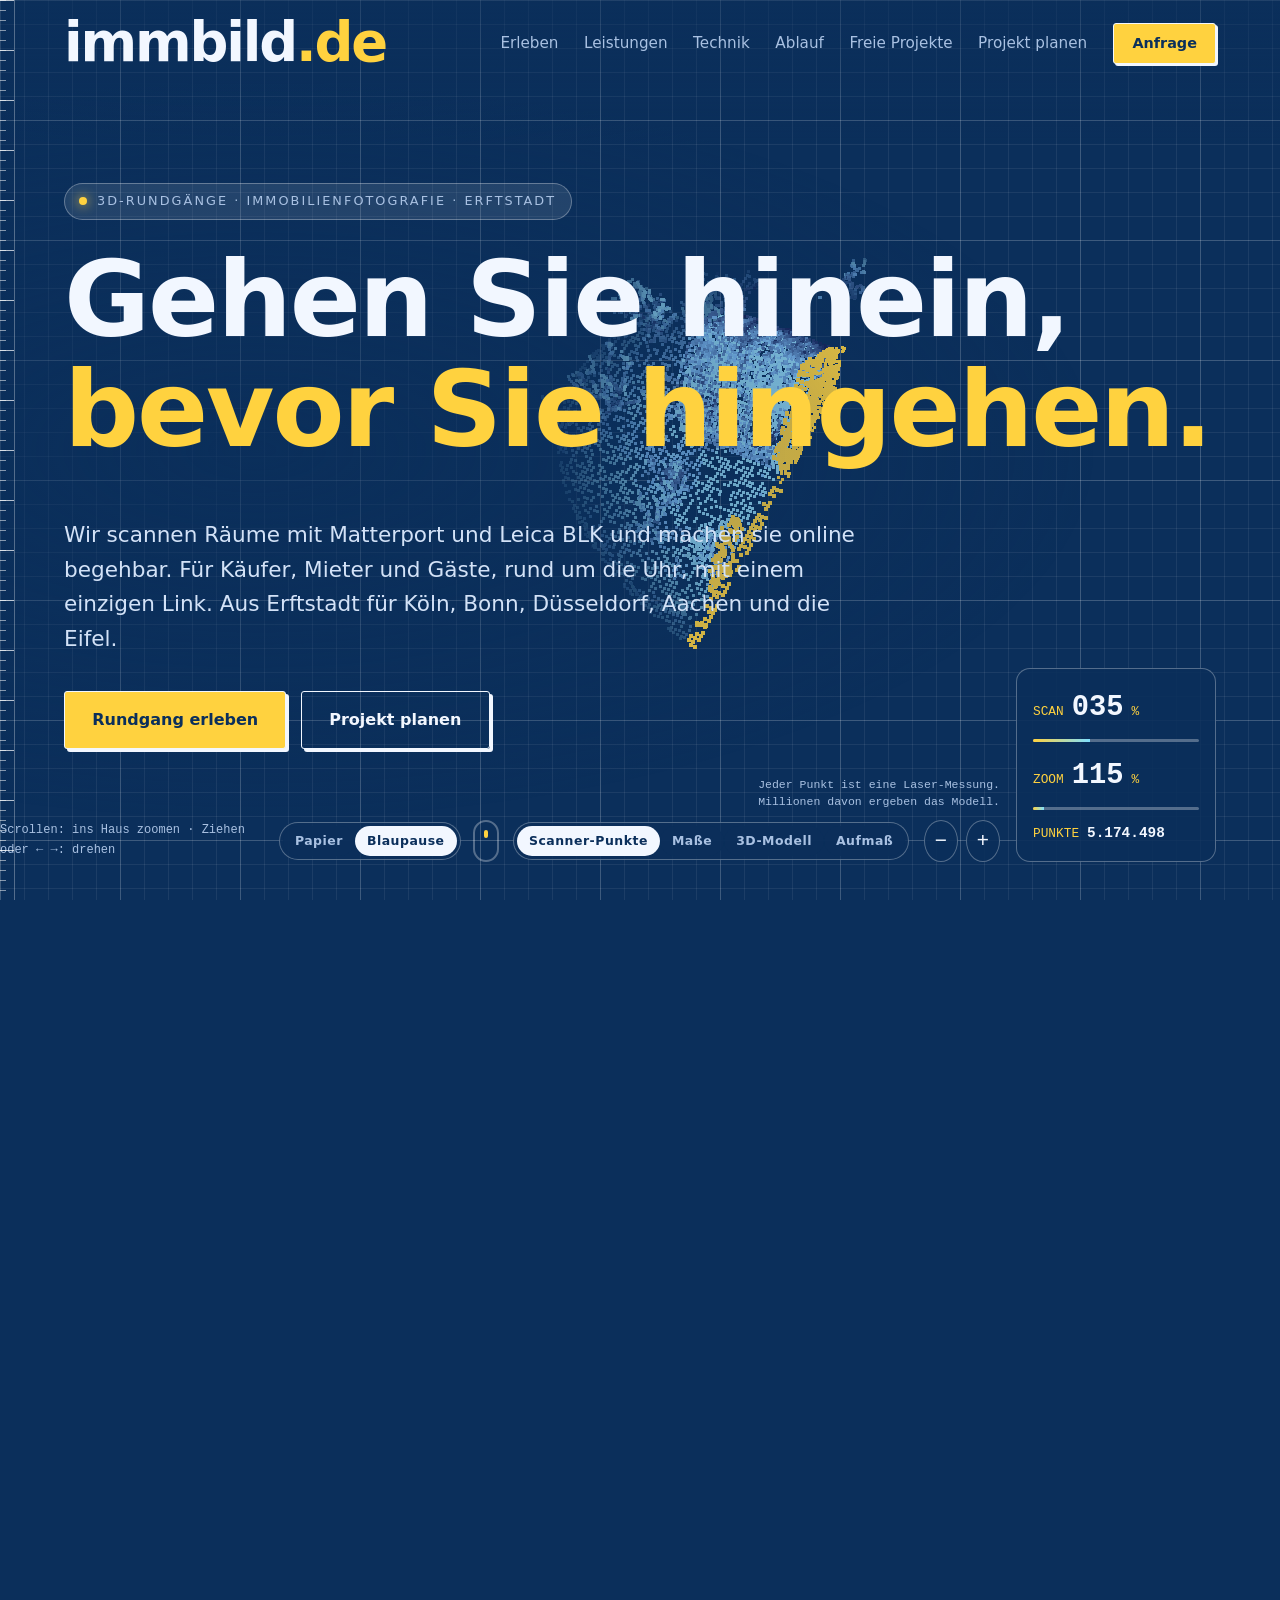
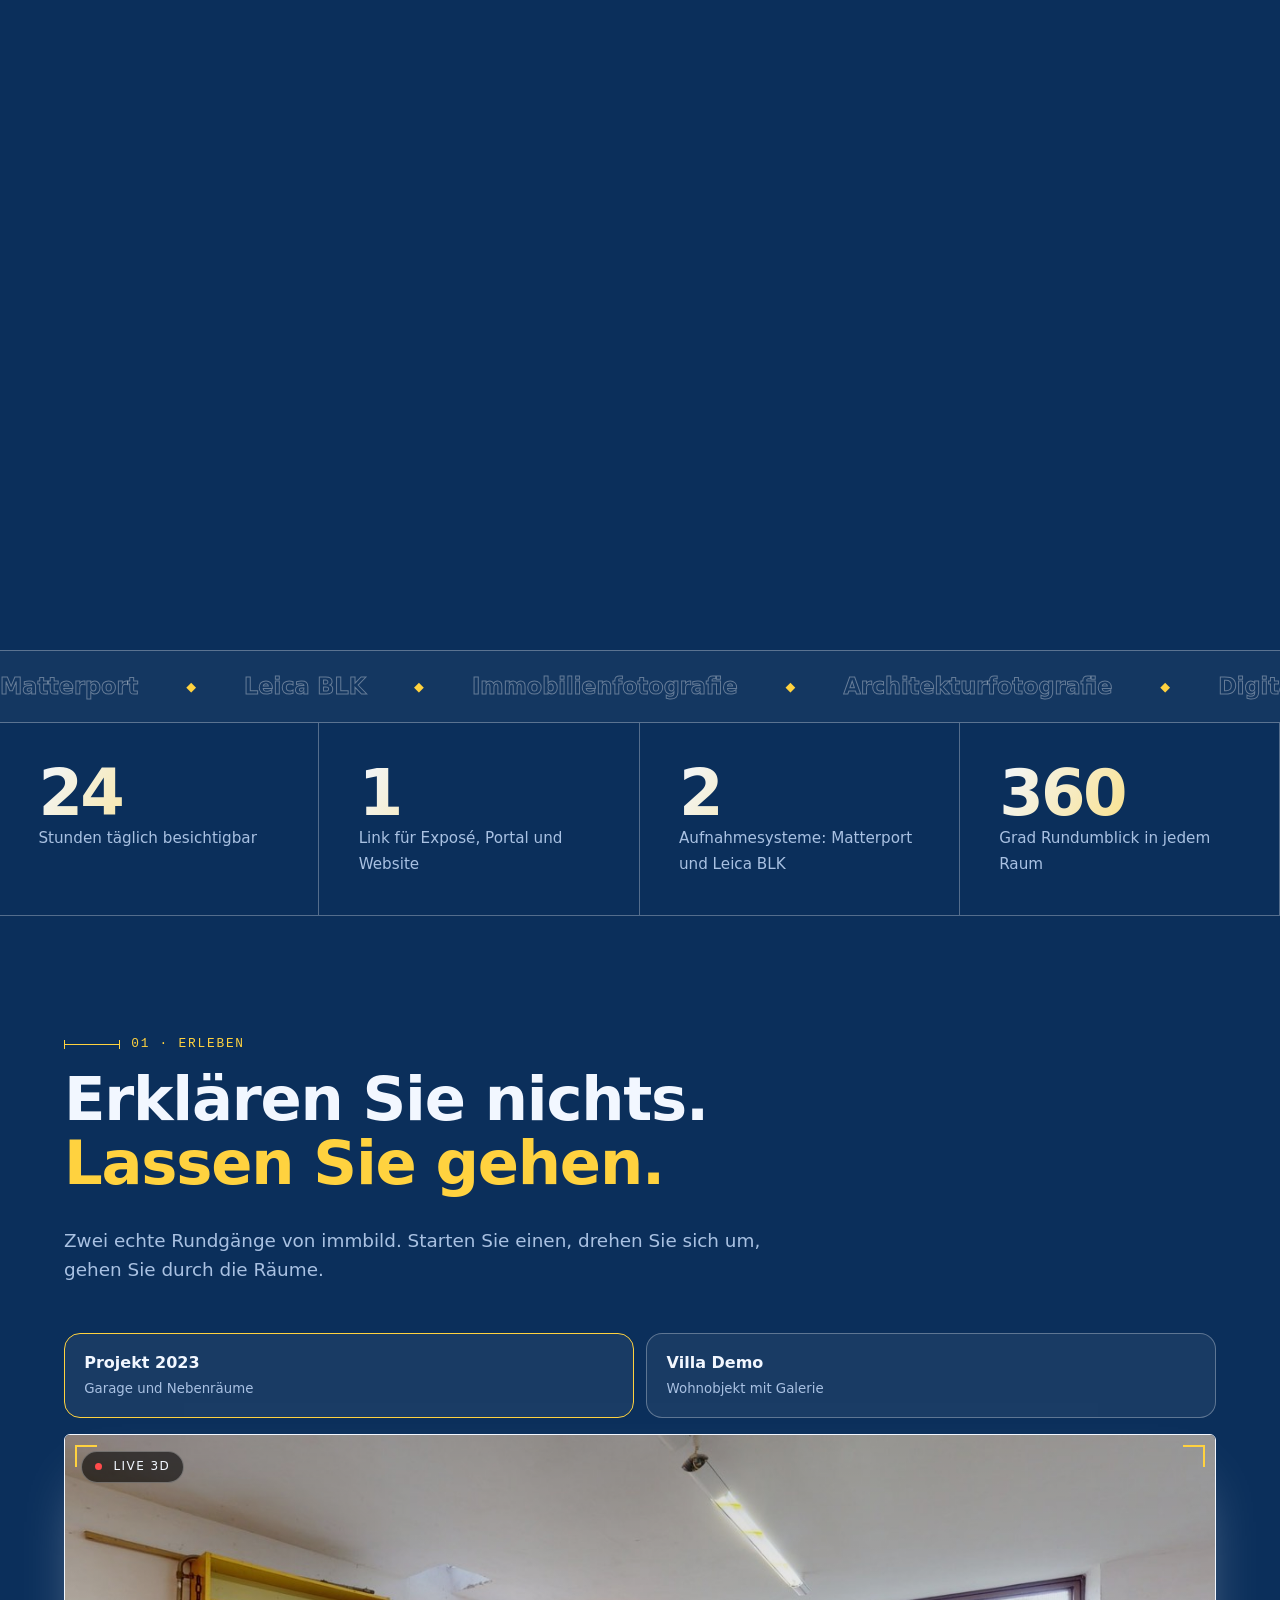
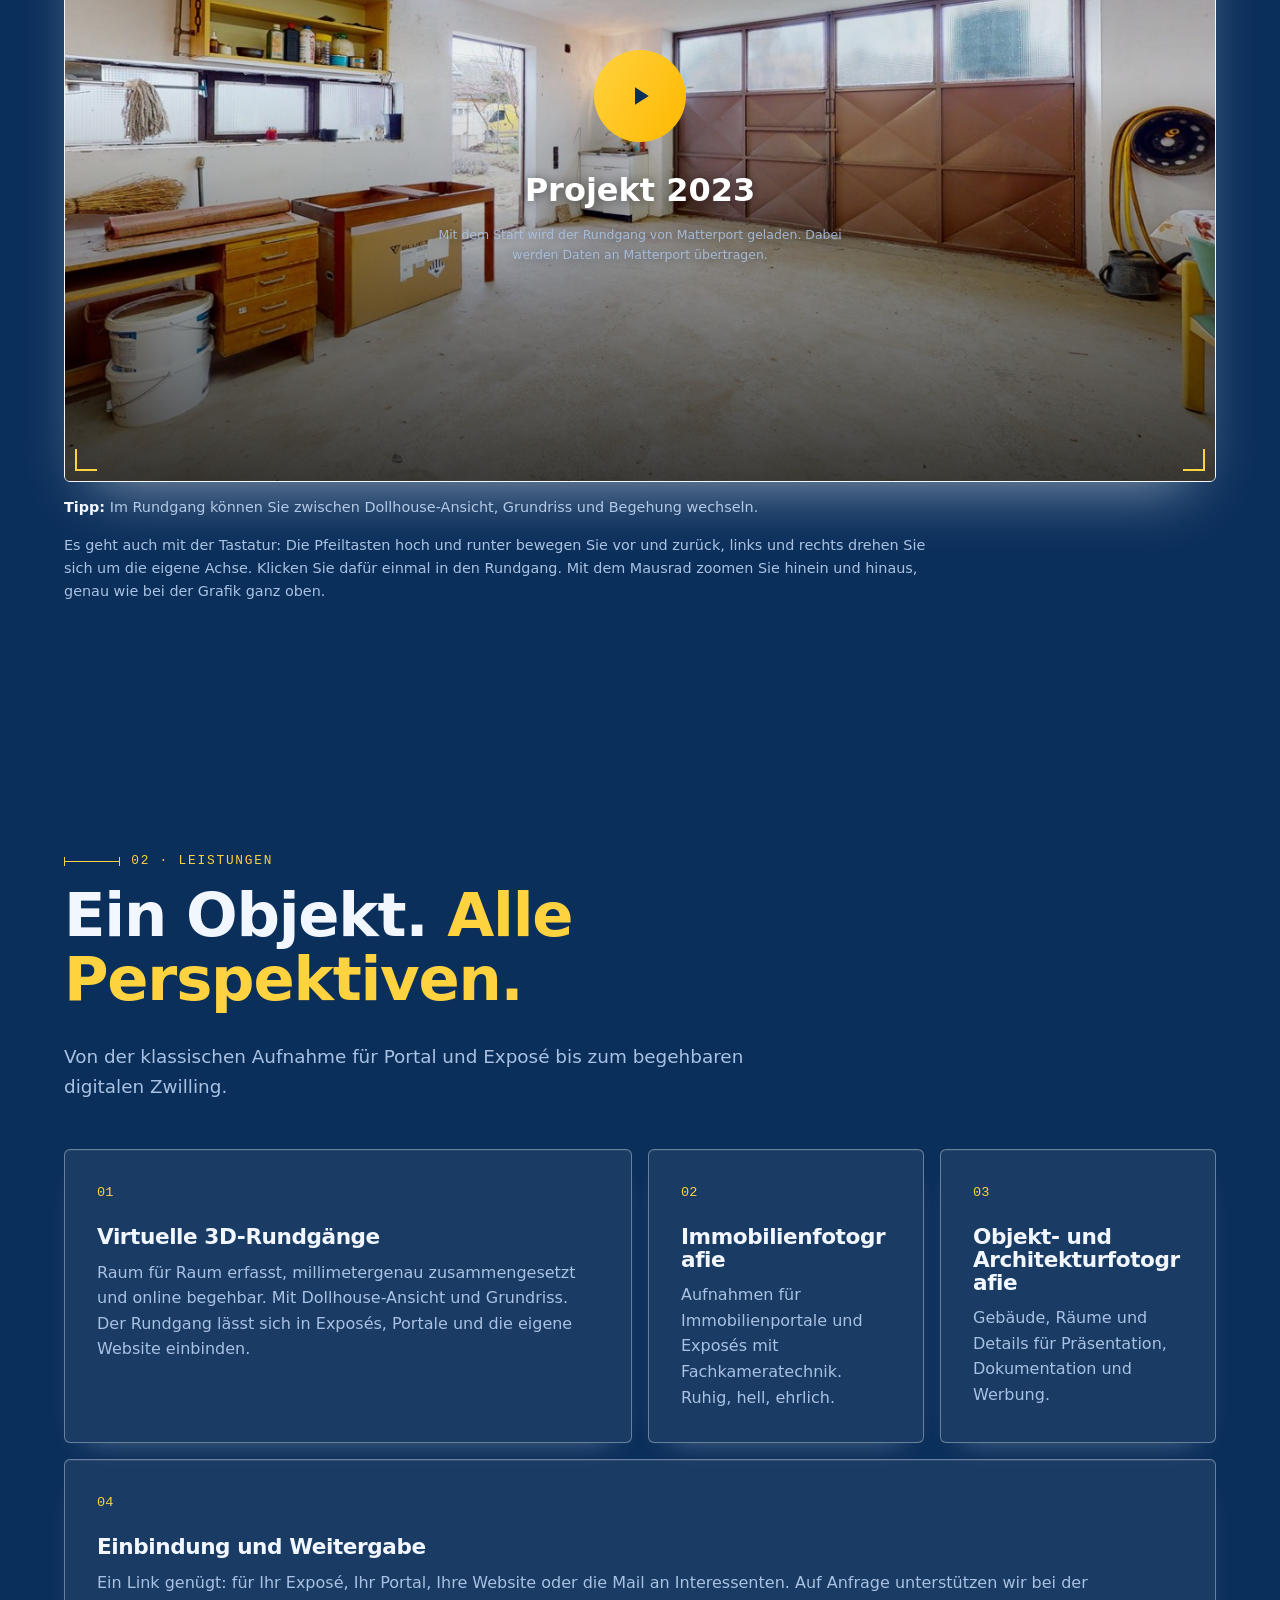
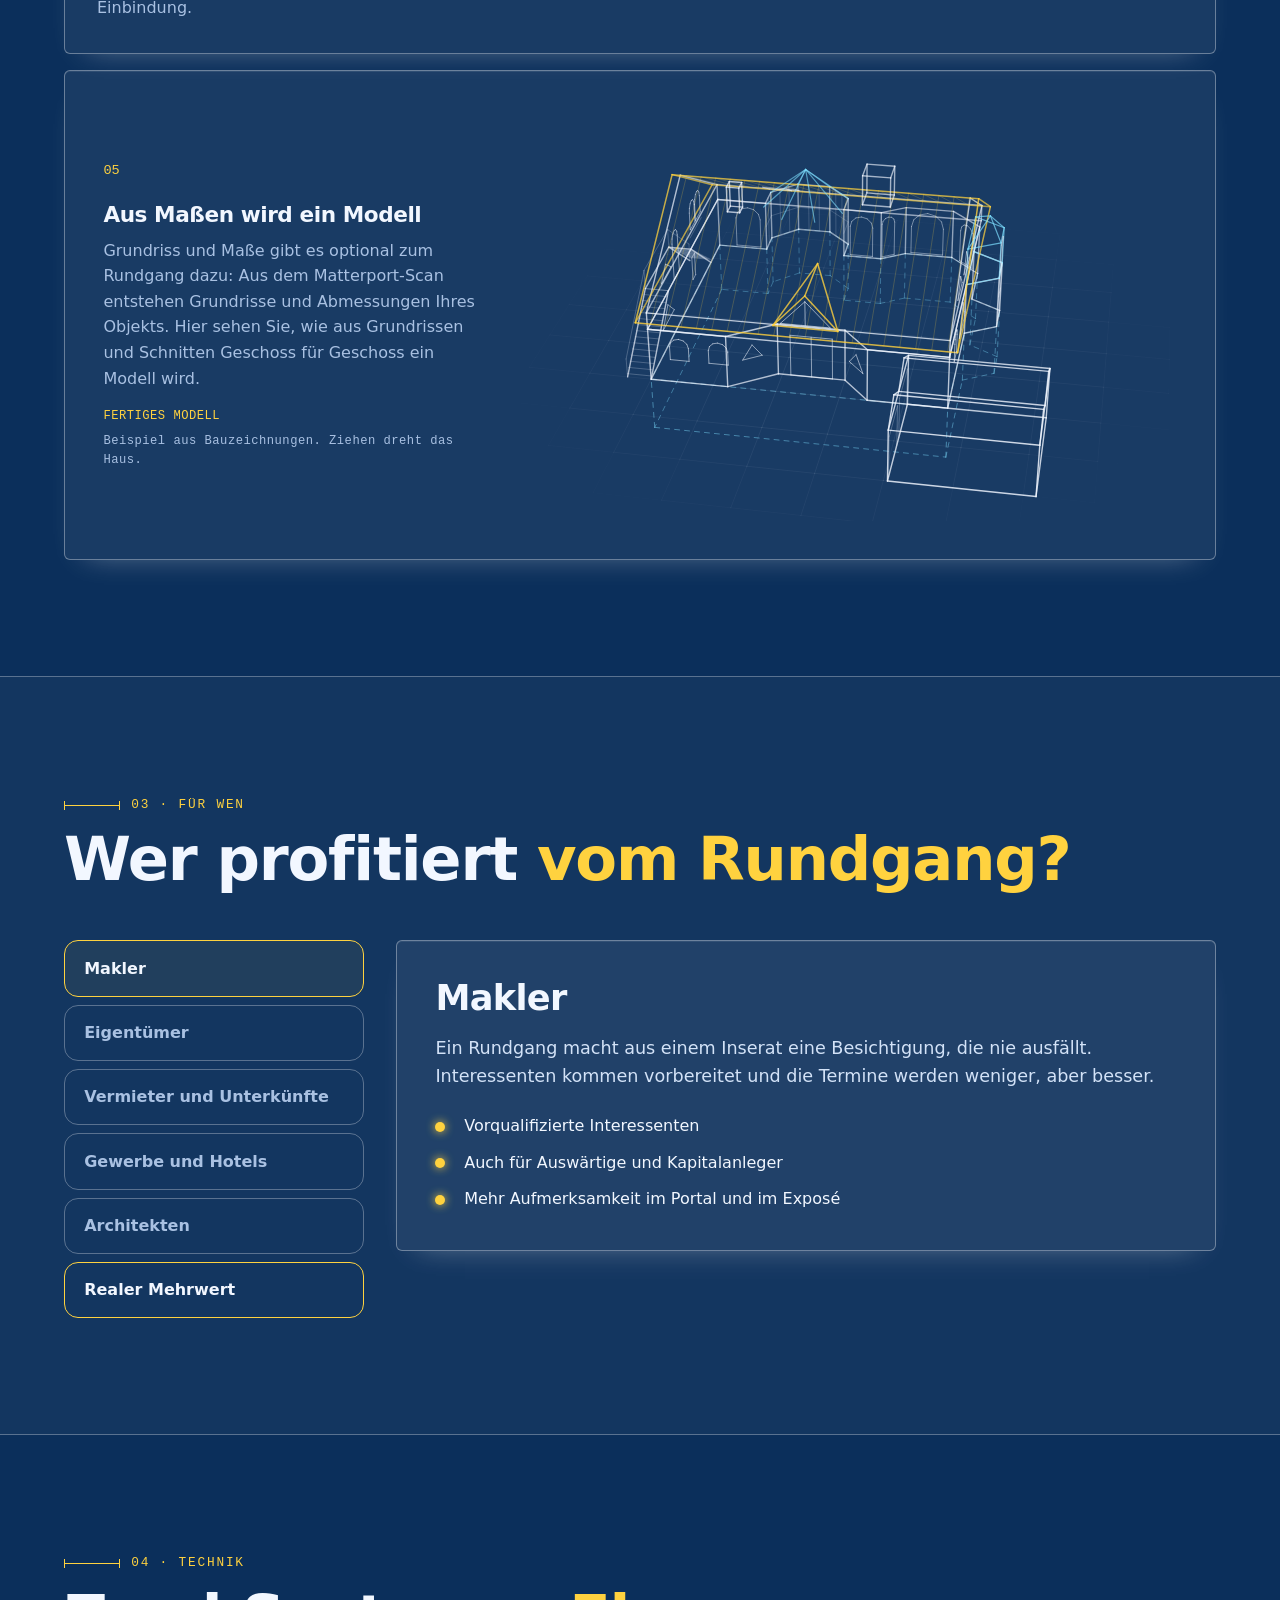
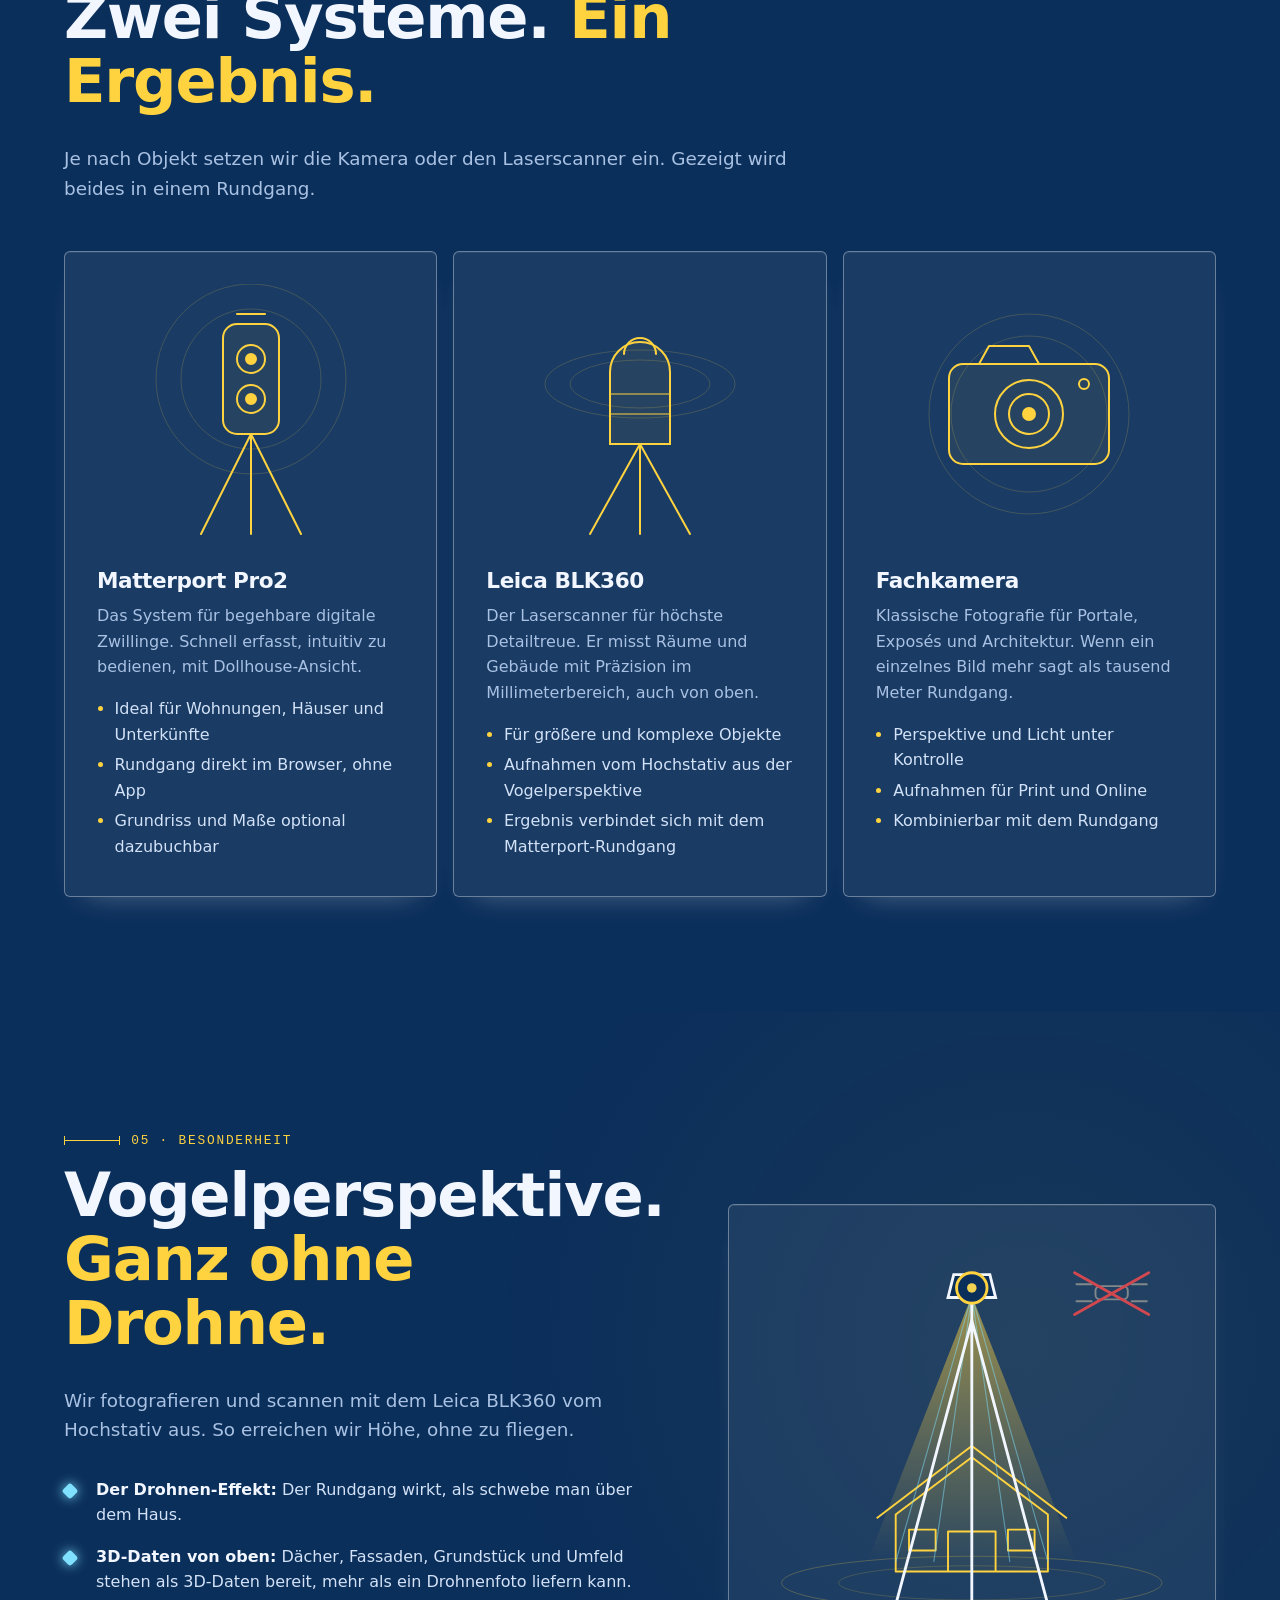
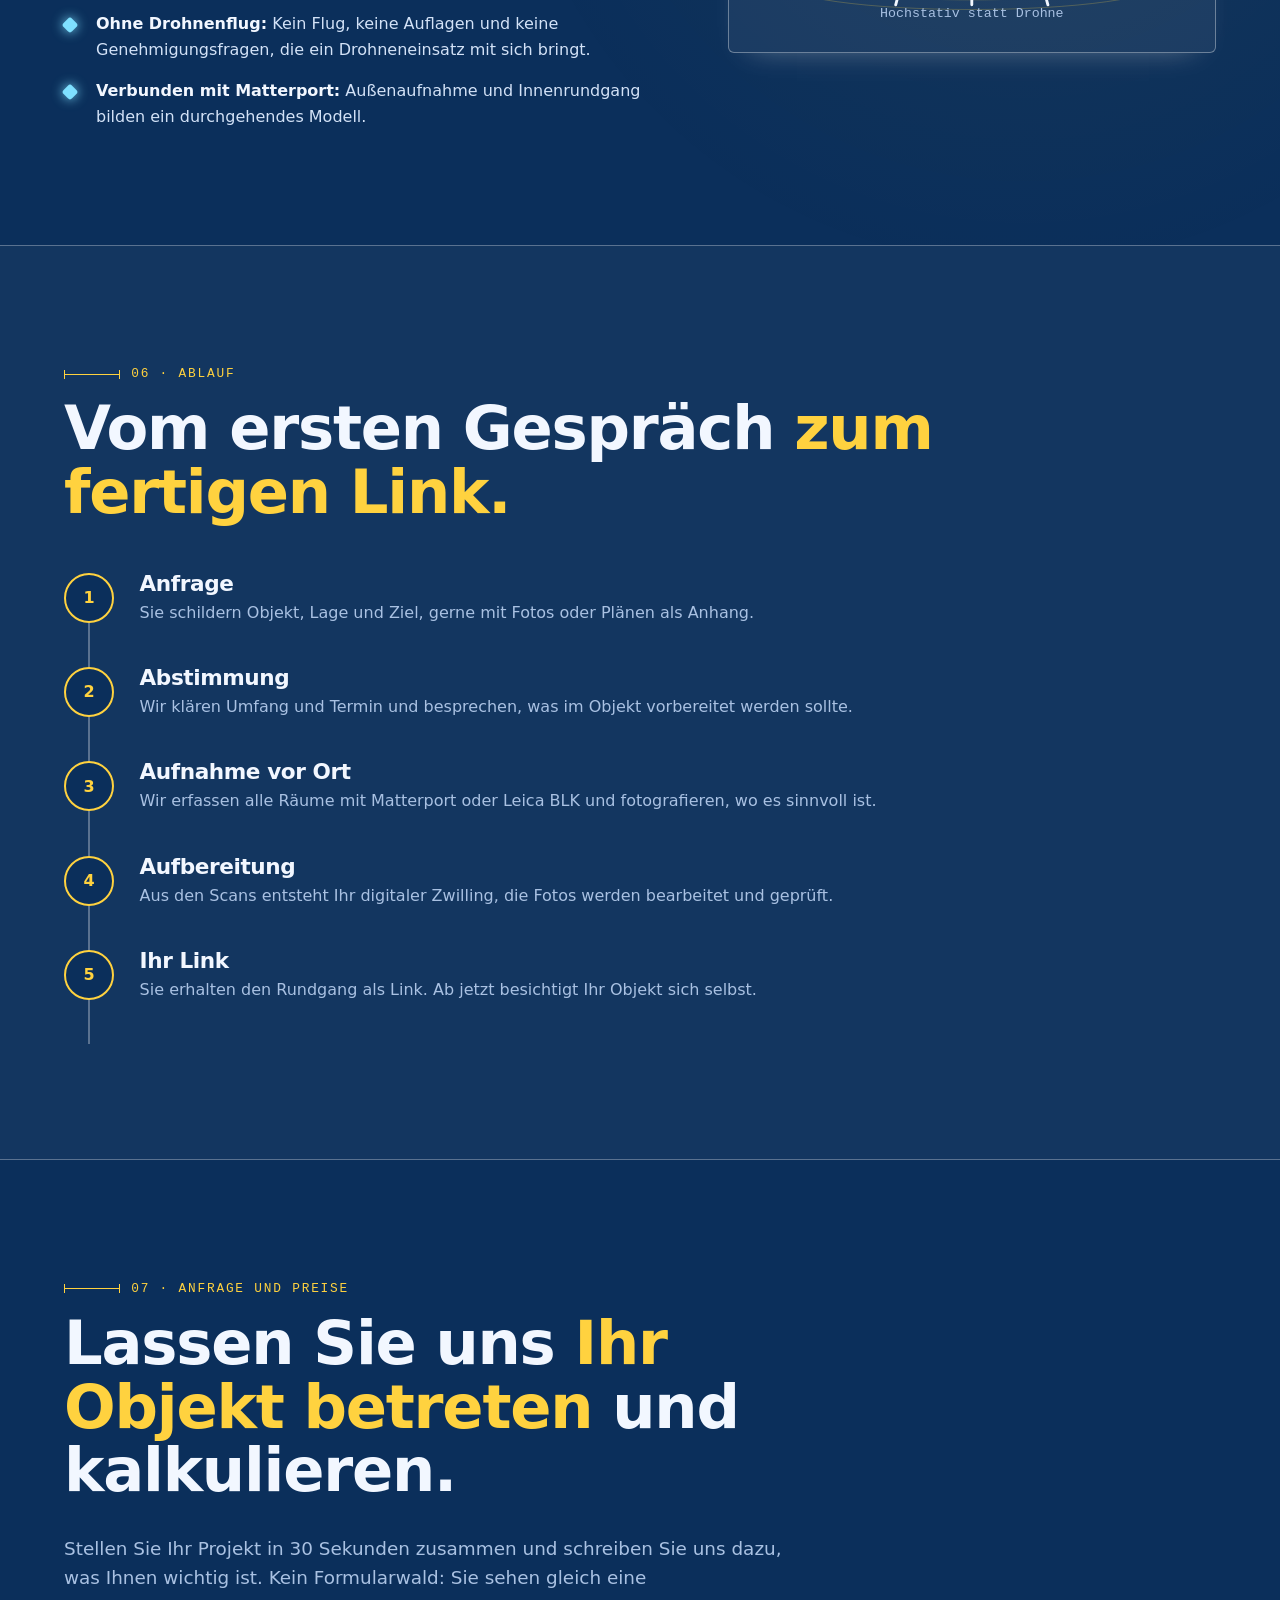
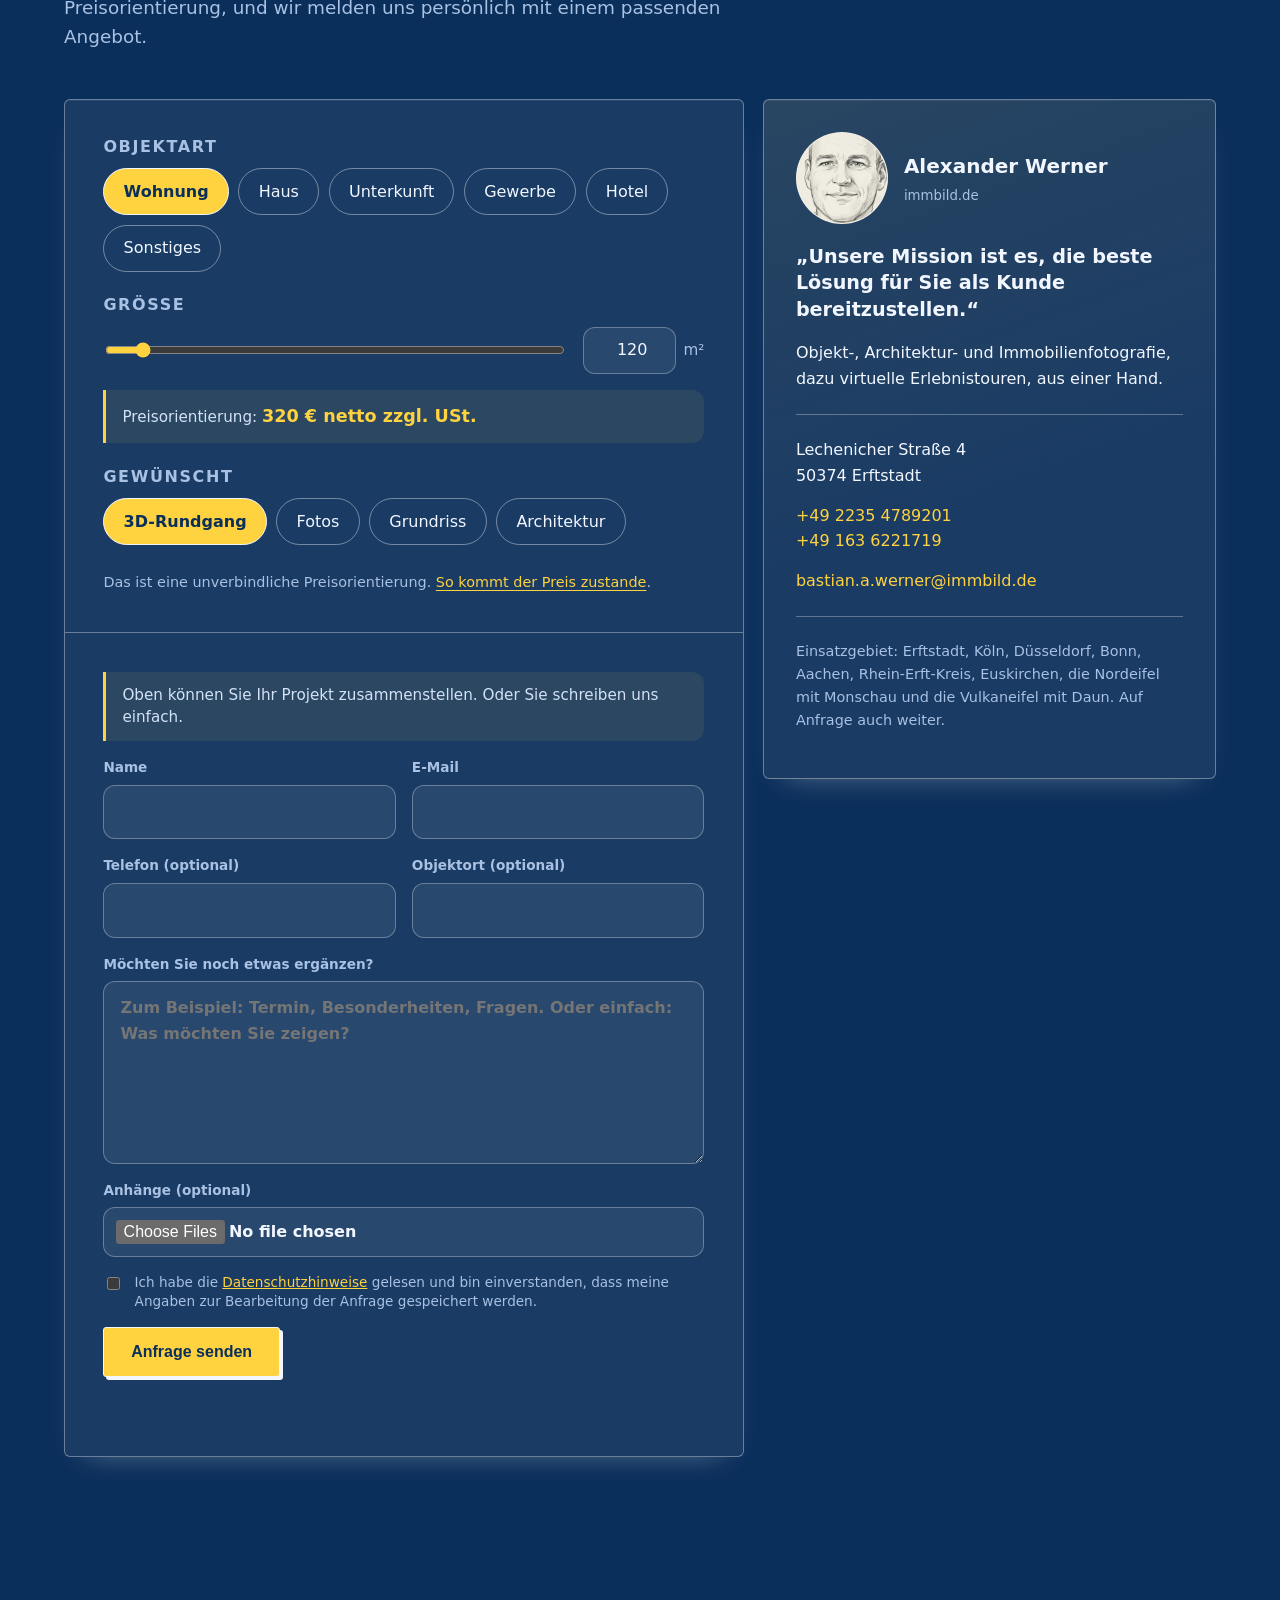
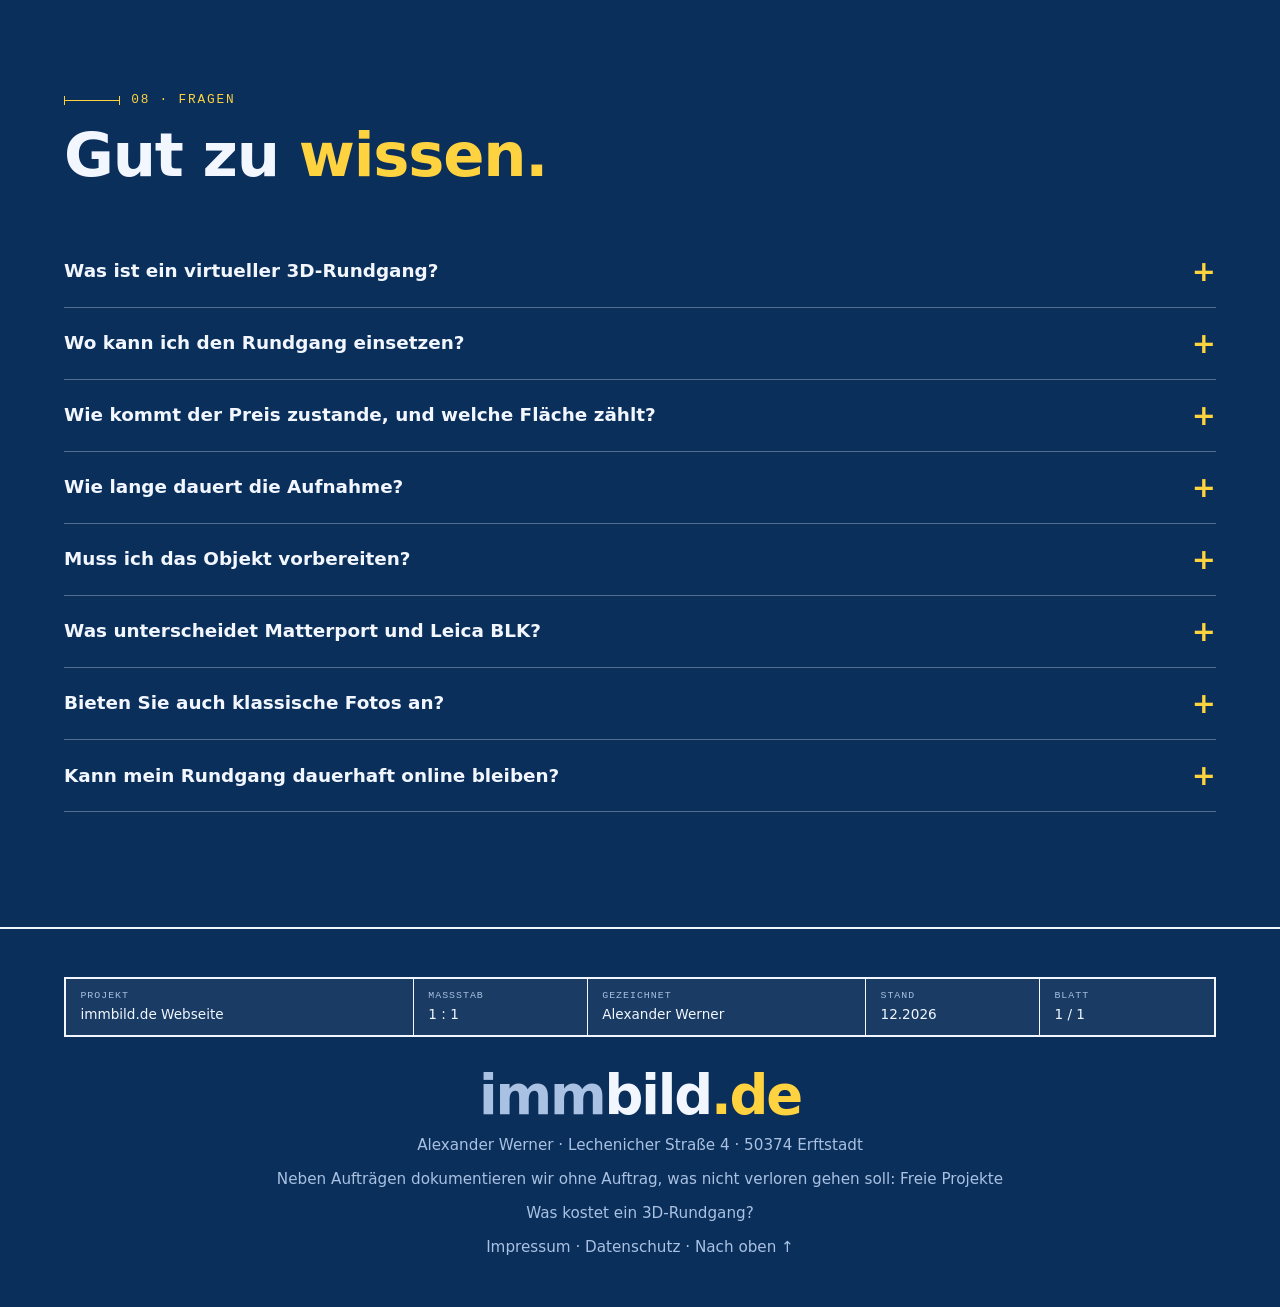
==== commit d2ed7203: "Startseite: Hosting-Antwort angepasst [skip netlify]" ====
--- a/index.html
+++ b/index.html
@@ -472,7 +472,7 @@
     <details><summary>Muss ich das Objekt vorbereiten?</summary><p>Aufgeräumte Räume wirken im Rundgang am besten. Vor dem Termin senden wir Ihnen eine kurze Checkliste.</p></details>
     <details><summary>Was unterscheidet Matterport und Leica BLK?</summary><p>Matterport erzeugt den begehbaren Rundgang schnell und anschaulich. Der Leica BLK ist ein Laserscanner für besonders genaue Maße und komplexe Objekte. Wir wählen das passende System für Ihr Projekt.</p></details>
     <details><summary>Bieten Sie auch klassische Fotos an?</summary><p>Ja. Wir fotografieren Immobilien, Objekte und Architektur für Portale, Exposés und Werbung, auch in Kombination mit dem Rundgang.</p></details>
-    <details><summary>Kann mein Rundgang dauerhaft online bleiben?</summary><p>Ja. Viele Rundgänge sollen länger sichtbar sein als die erste Vermarktung, zum Beispiel bei Schulen, Hotels oder Eventlocations. Wir halten Ihren Rundgang für Sie im Netz und bleiben Ihre feste Ansprechperson für Änderungen und Fragen. Ein eigenes Matterport-Konto brauchen Sie dafür nicht. Das Langzeit-Hosting beginnt bei 180 € netto im Jahr je Rundgang, zuzüglich Umsatzsteuer. Alles Weitere, etwa eine eigene Einstiegsseite, Änderungen im Jahr oder mehrjährige Laufzeiten, besprechen wir persönlich und vereinbaren es mit Ihnen. Wenn Sie den Rundgang später selbst verwalten möchten, übertragen wir ihn in Ihr eigenes Konto.</p></details>
+    <details><summary>Kann mein Rundgang dauerhaft online bleiben?</summary><p>Ja. Viele Rundgänge sollen länger sichtbar sein als die erste Vermarktung, zum Beispiel bei Schulen, Hotels oder Eventlocations. Wir halten Ihren Rundgang für Sie im Netz und bleiben Ihre feste Ansprechperson für Änderungen und Fragen. Ein eigenes Matterport-Konto brauchen Sie dafür nicht. Bei Rundgängen, die wir für Sie aufgenommen haben, sind die ersten sechs Monate Hosting im Preis enthalten, danach kostet es bei Bedarf 6 € netto je Monat. Einen Rundgang, den jemand anderes erstellt hat, halten wir für 15 € netto im Monat oder 180 € netto im Jahr online, jeweils zuzüglich Umsatzsteuer. Alles Weitere, etwa eine eigene Einstiegsseite, Änderungen im Jahr oder mehrjährige Laufzeiten, besprechen wir persönlich und vereinbaren es mit Ihnen. Wenn Sie den Rundgang später selbst verwalten möchten, übertragen wir ihn in Ihr eigenes Konto.</p></details>
   </div>
 </section>
 
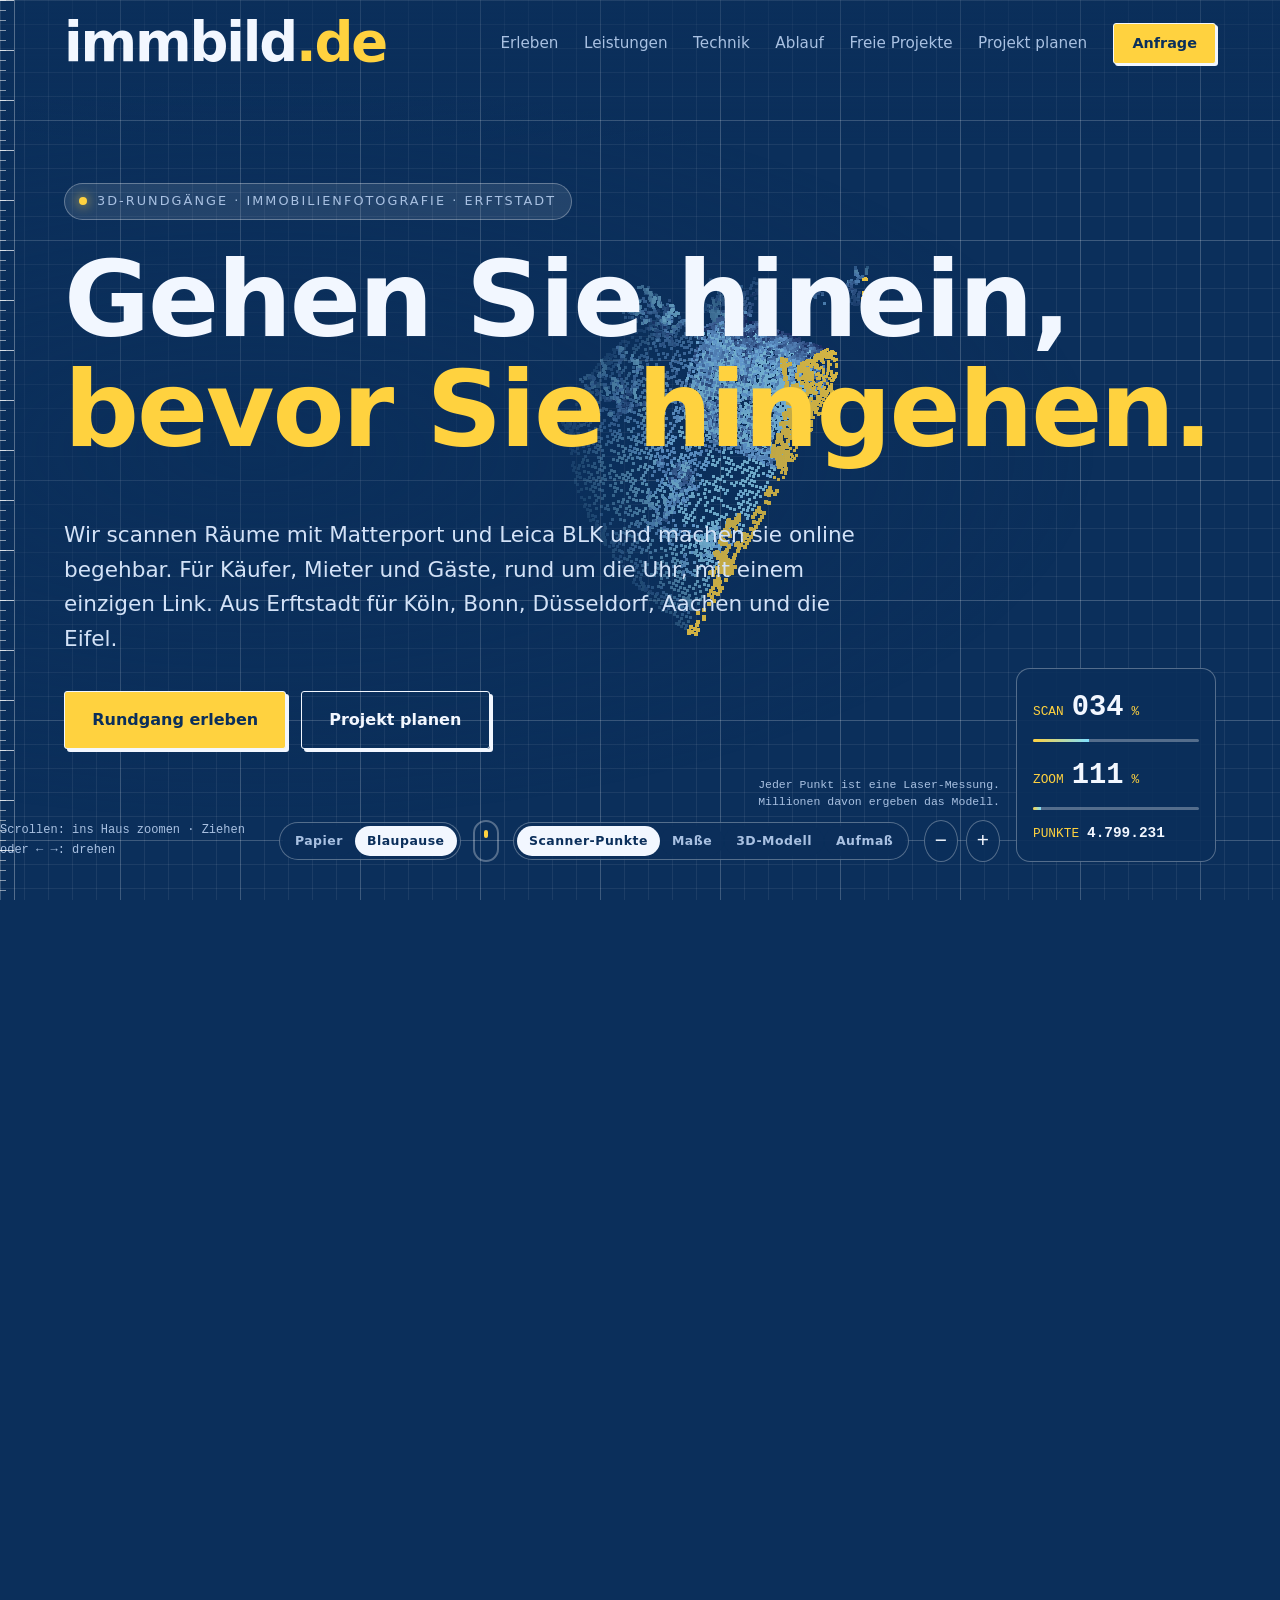
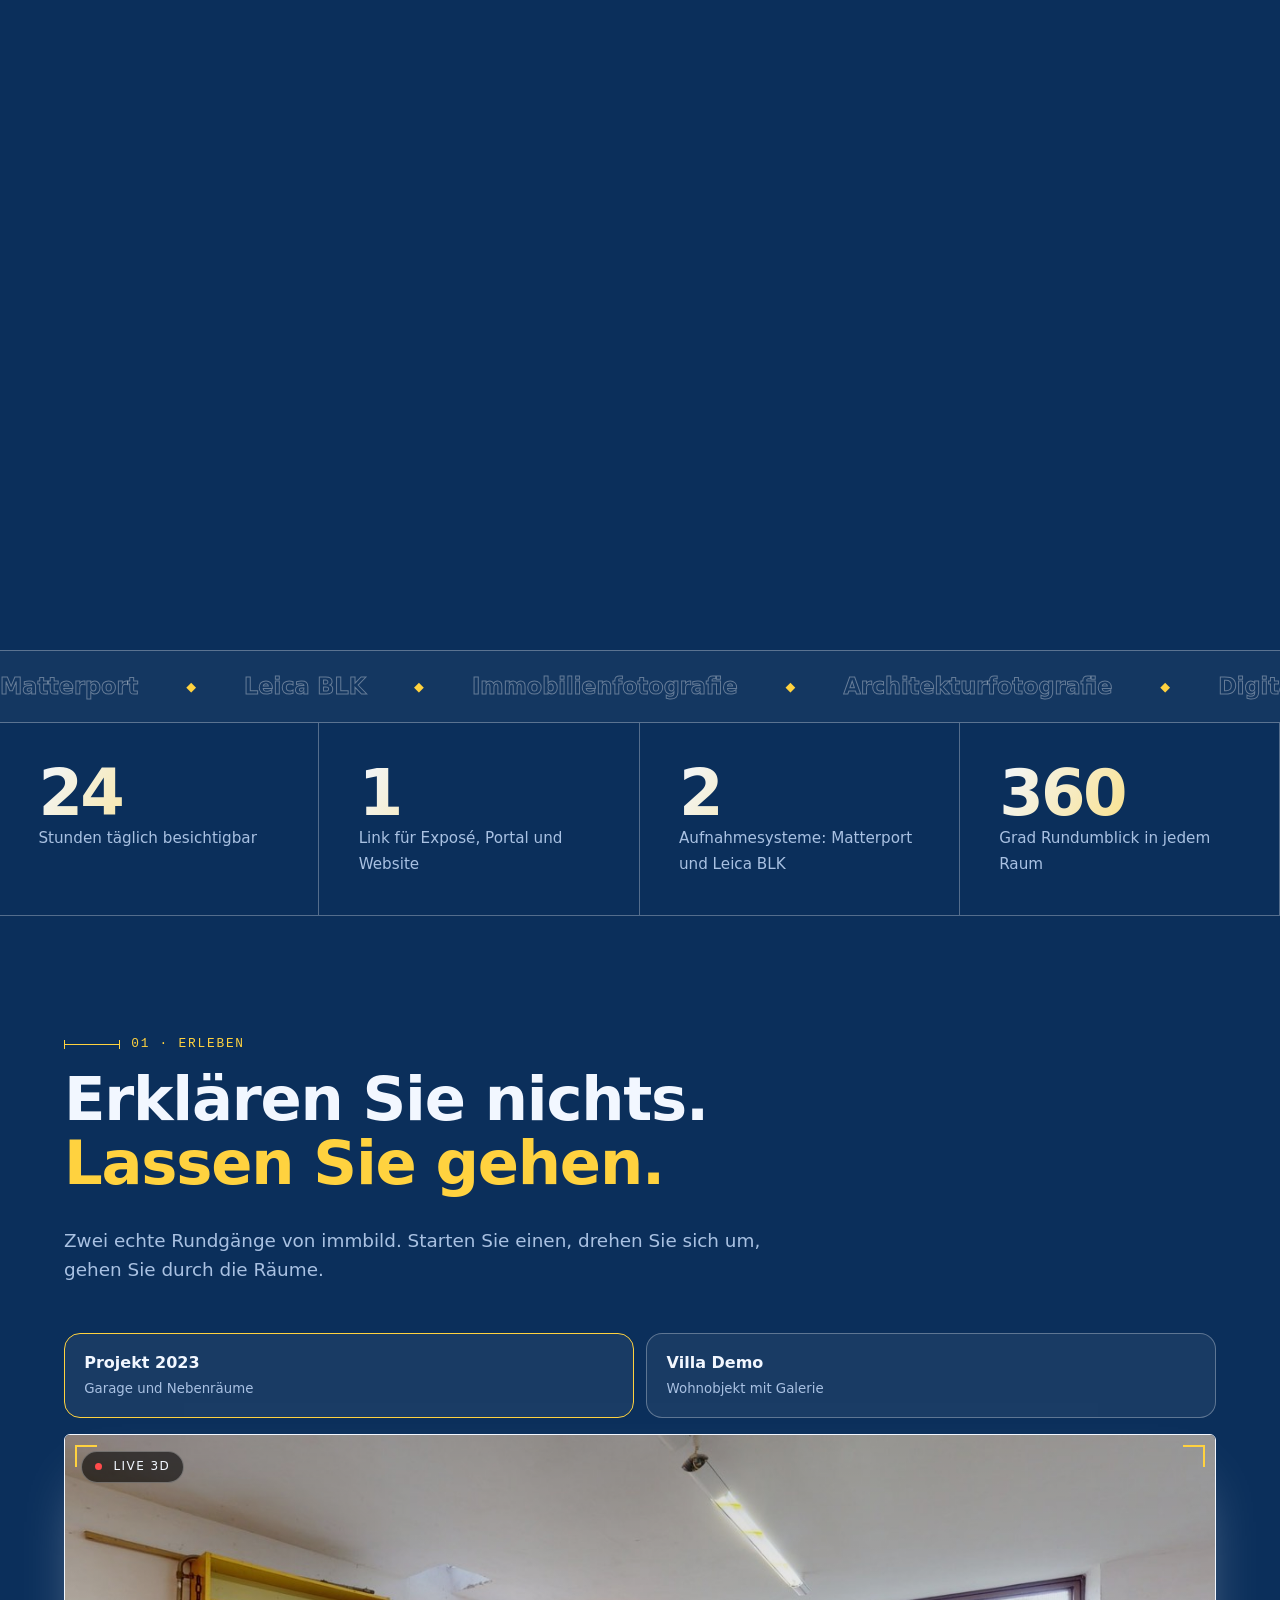
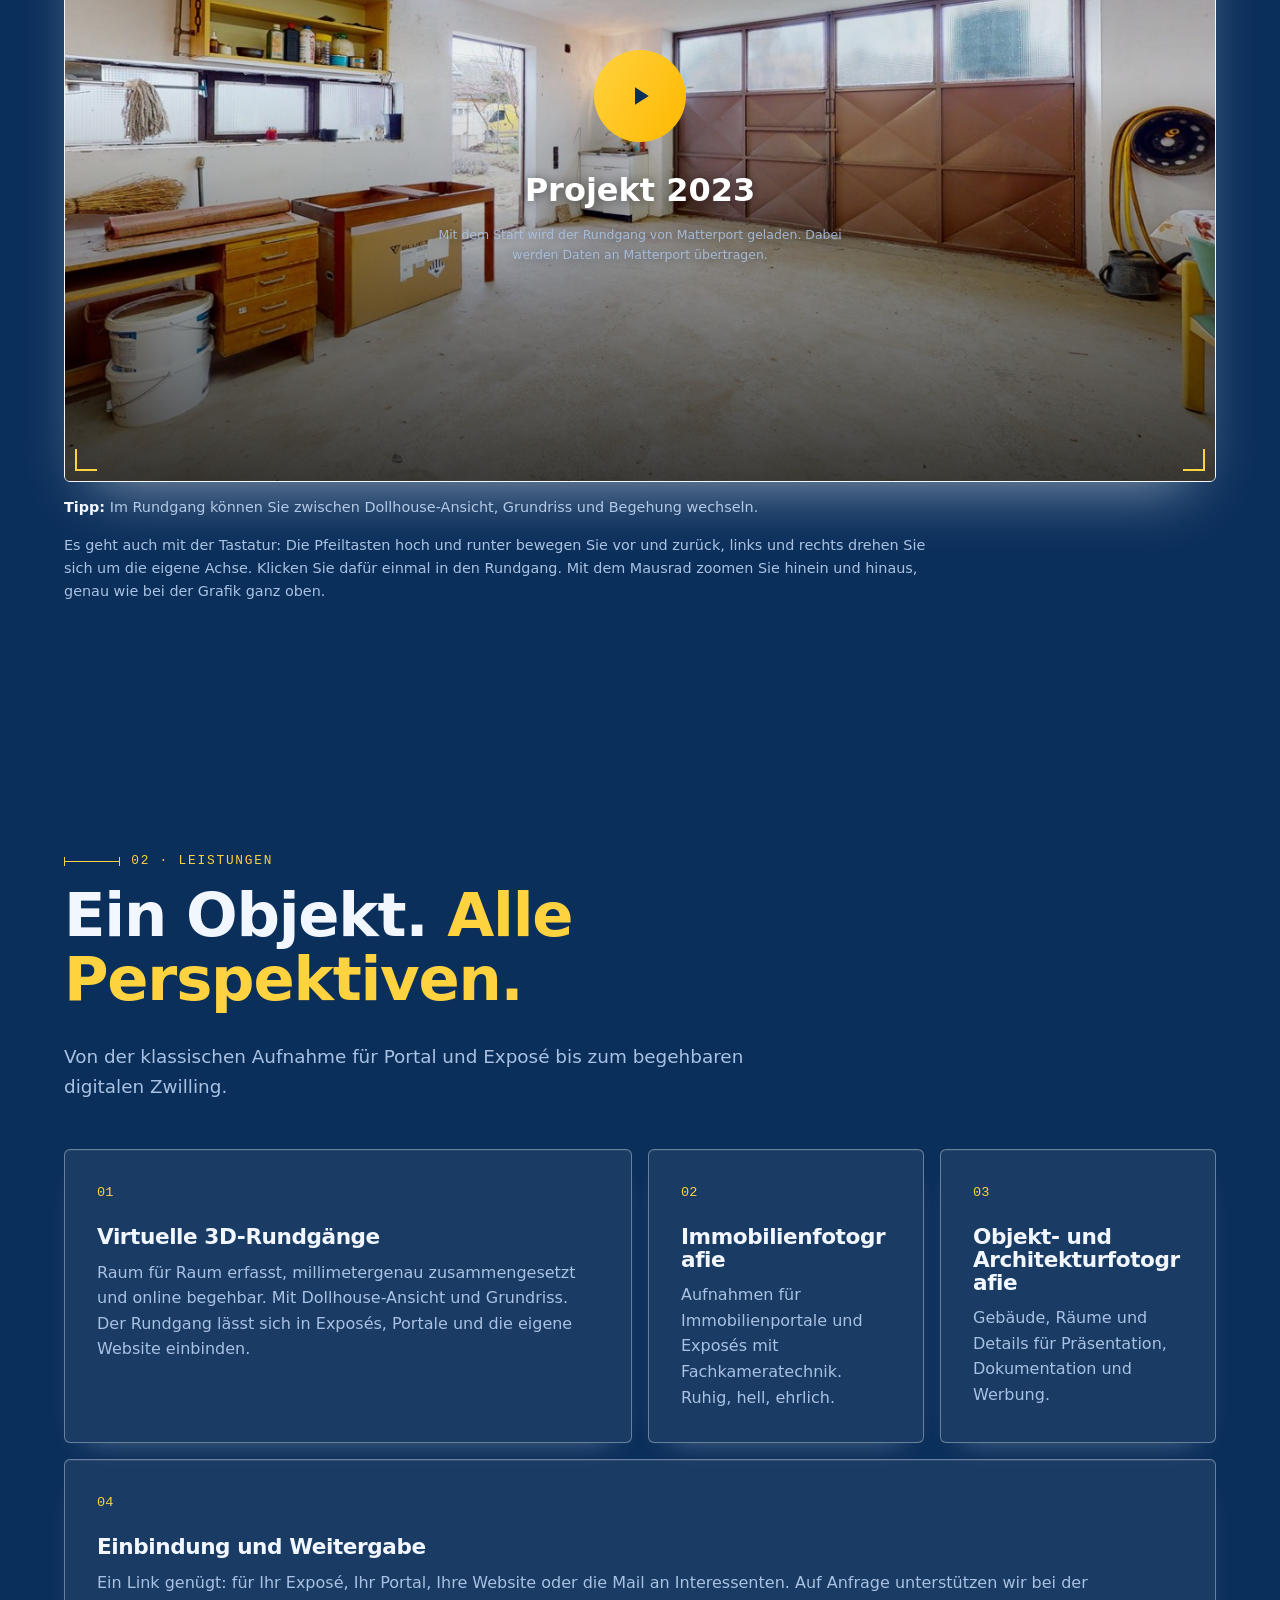
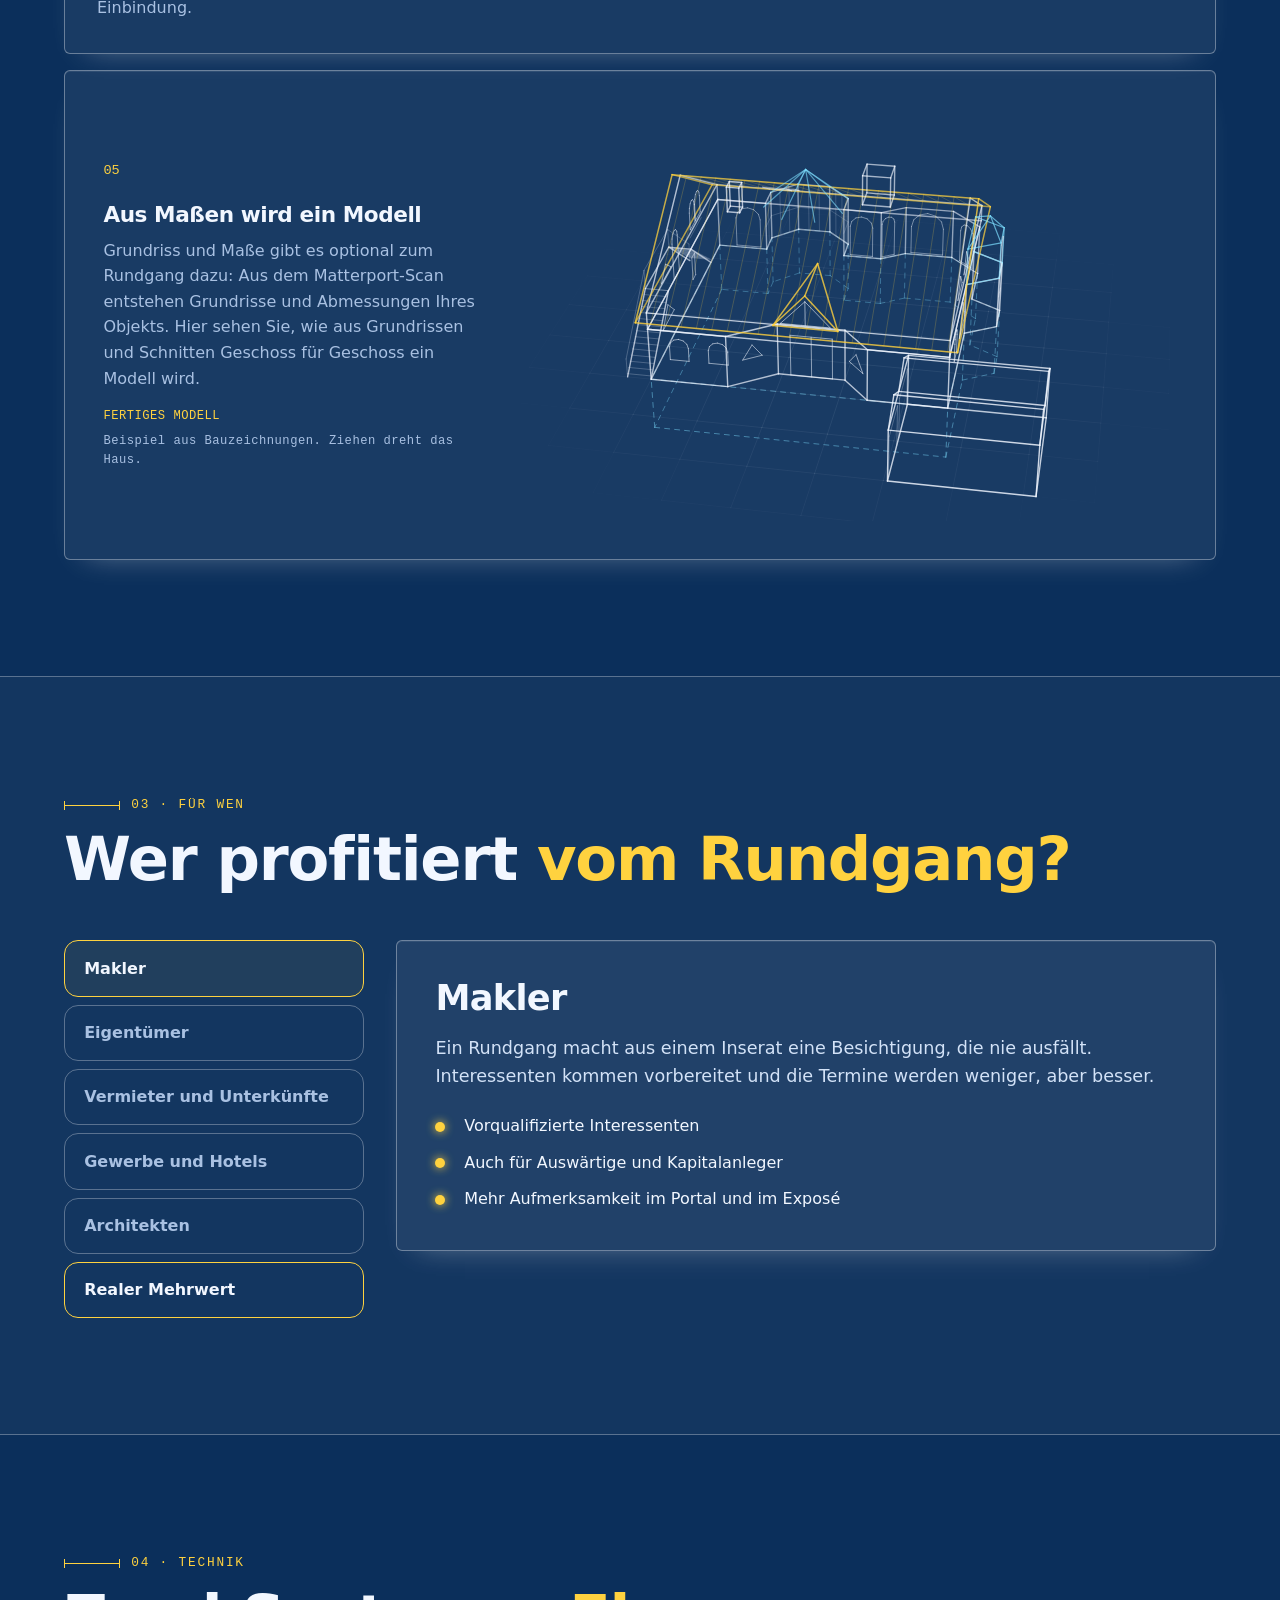
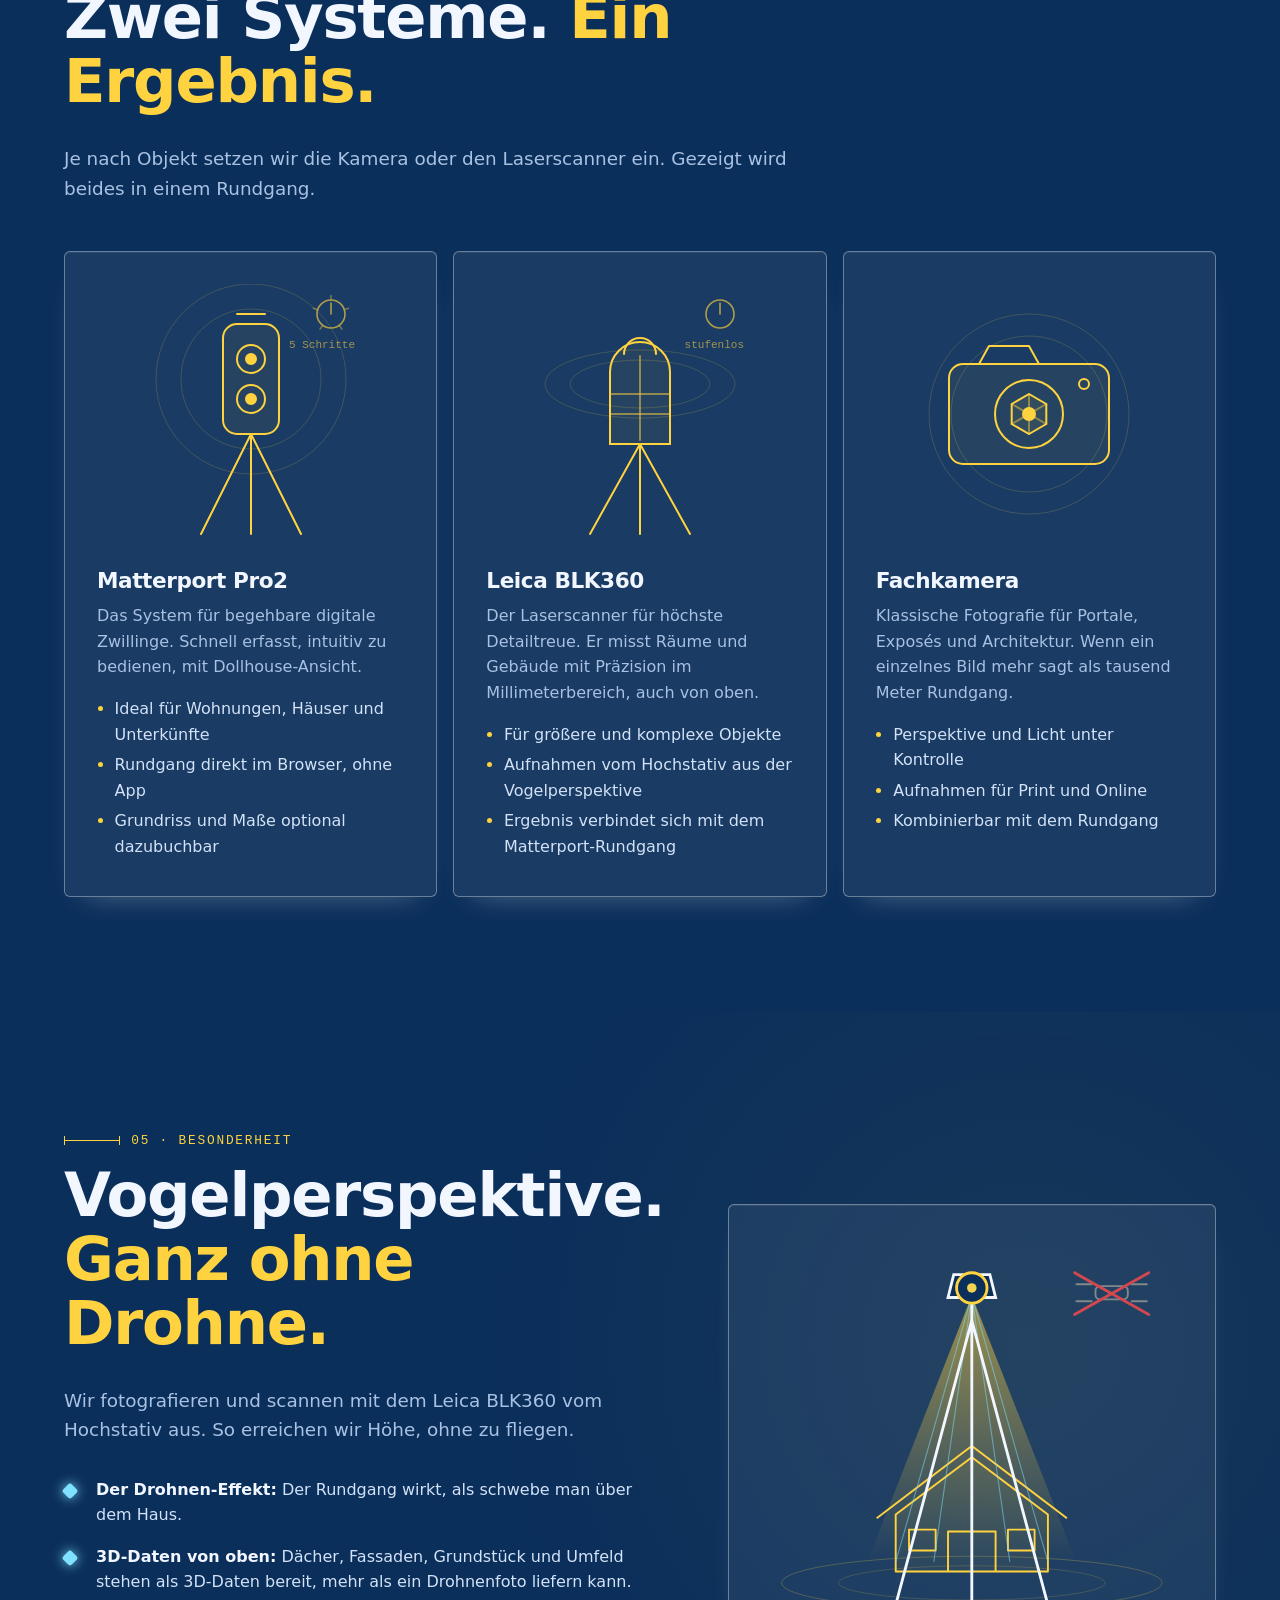
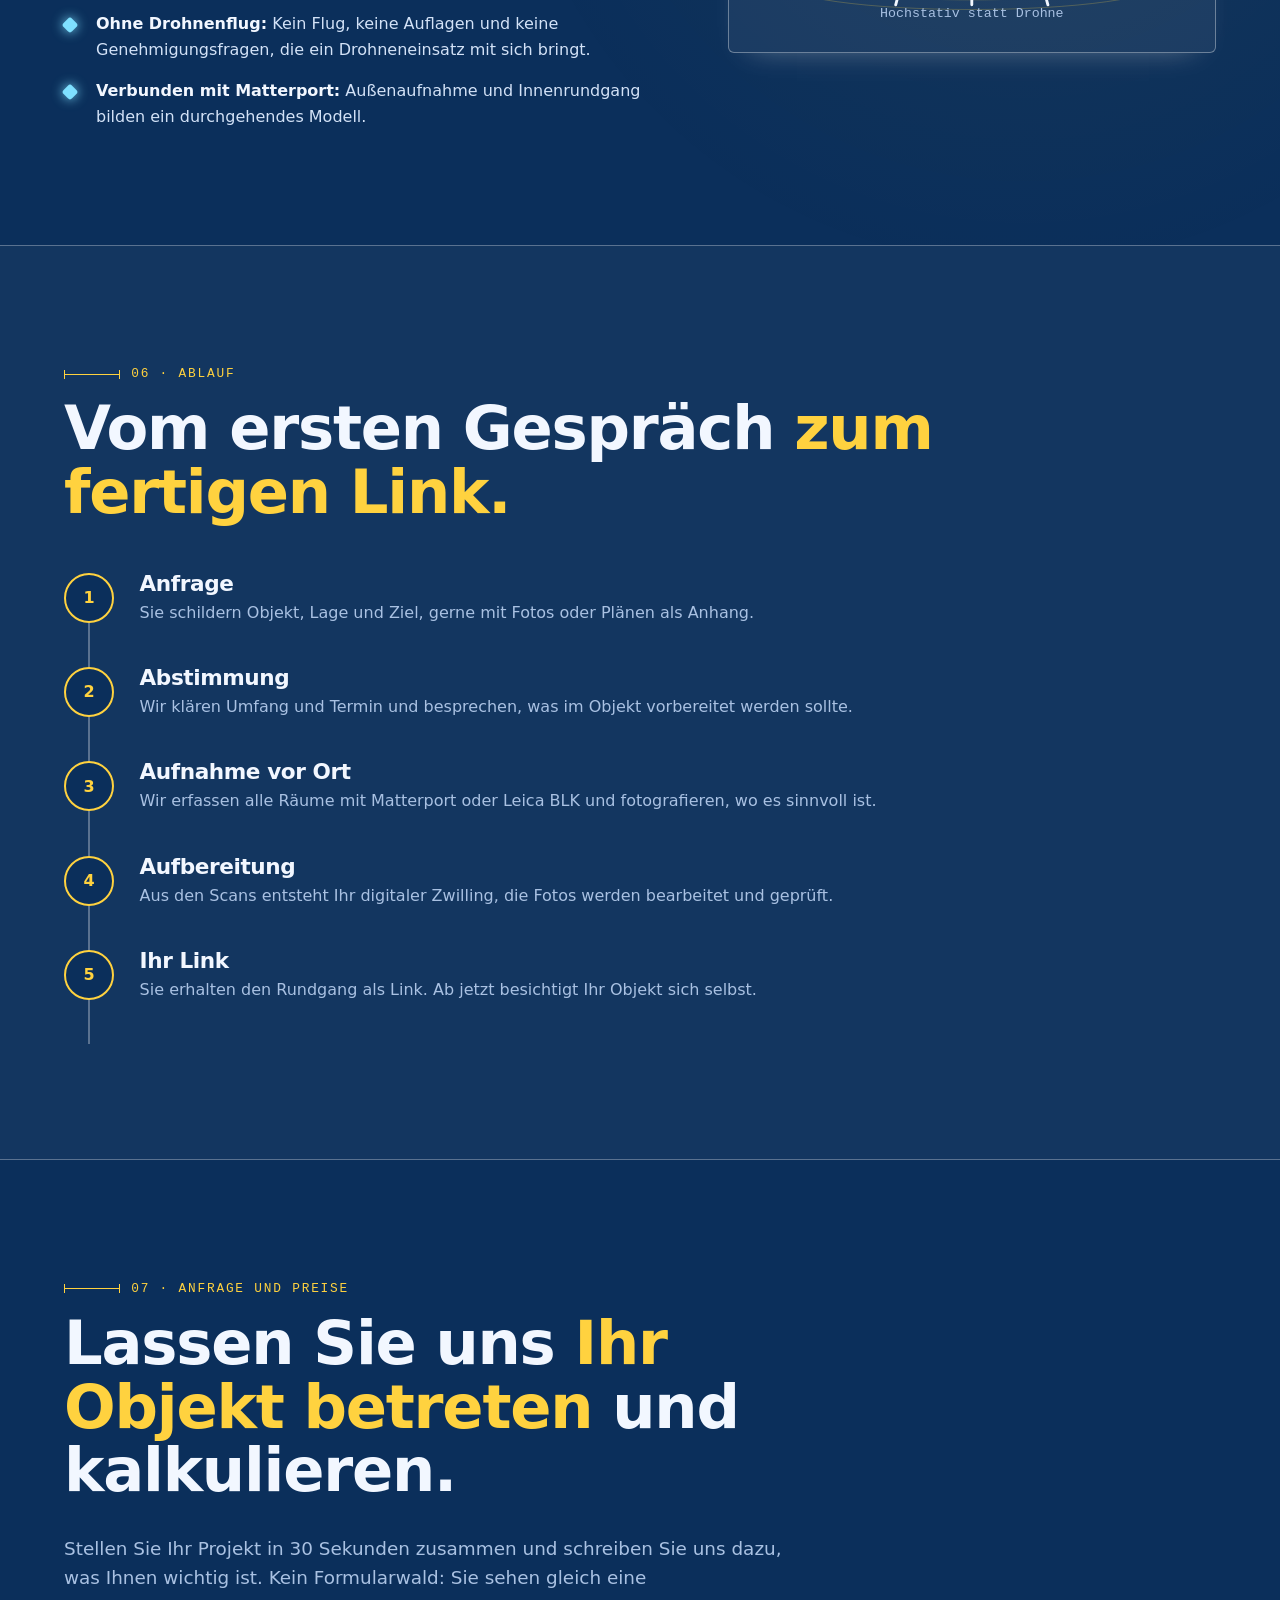
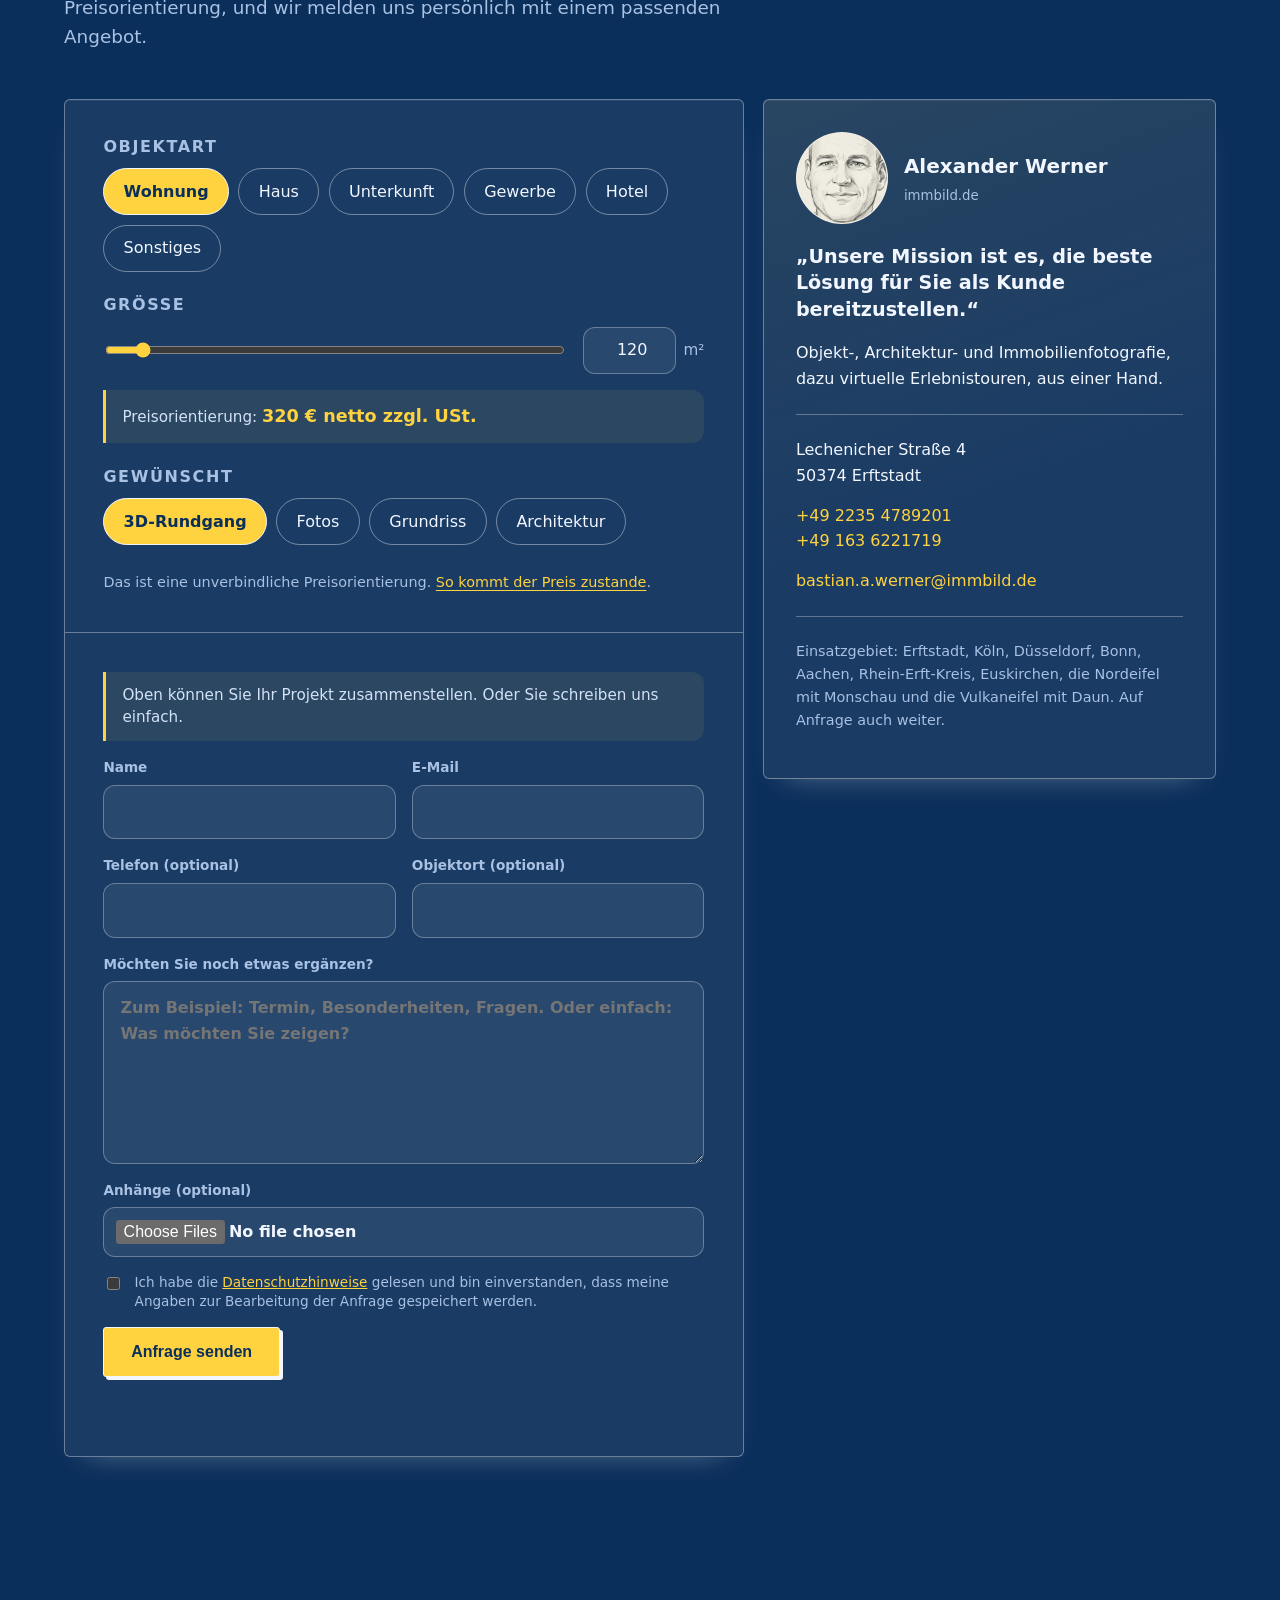
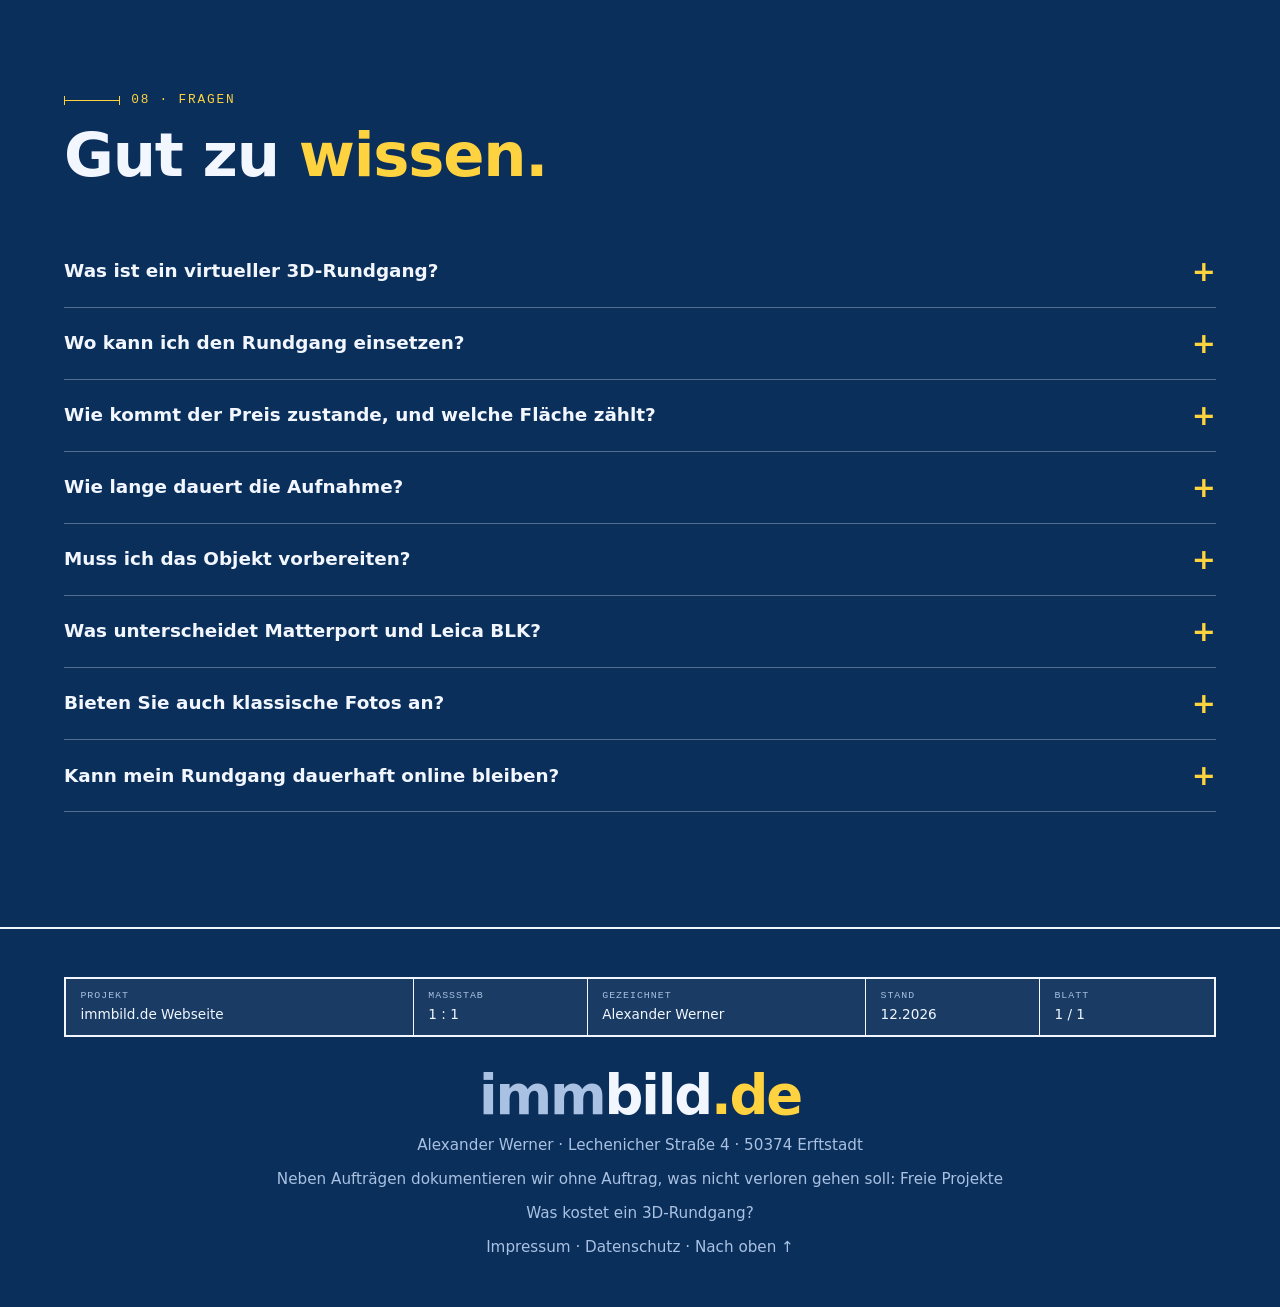
==== commit cfe49d38: "Technik: Geräte-Symbole dezent animiert (index.html + style.css) [skip netlify]" ====
--- a/index.html
+++ b/index.html
@@ -264,40 +264,54 @@
     <p class="sub">Je nach Objekt setzen wir die Kamera oder den Laserscanner ein. Gezeigt wird beides in einem Rundgang.</p>
   </div>
   <div class="tech">
-    <article class="device reveal">
+    <article class="device d-pro reveal">
       <svg viewBox="0 0 220 260" aria-hidden="true">
         <g fill="none" stroke="currentColor" stroke-width="2" stroke-linecap="round">
           <path d="M110 150 60 250M110 150 160 250M110 150V250"/>
           <rect x="82" y="40" width="56" height="110" rx="14" class="body"/>
-          <circle cx="110" cy="75" r="14"/><circle cx="110" cy="75" r="5" class="fill"/>
-          <circle cx="110" cy="115" r="14"/><circle cx="110" cy="115" r="5" class="fill"/>
+          <circle cx="110" cy="75" r="14"/><circle cx="110" cy="75" r="5" class="fill shot"/>
+          <circle cx="110" cy="115" r="14"/><circle cx="110" cy="115" r="5" class="fill shot"/>
           <path d="M96 30h28" />
         </g>
+        <g class="ind" fill="none" stroke="currentColor" stroke-width="1.6" stroke-linecap="round">
+          <circle cx="190" cy="30" r="14"/>
+          <path d="M190 16v-4.5M203.3 25.7l4.3-1.4M198.2 41.3l2.7 3.7M181.8 41.3l-2.7 3.7M176.7 25.7l-4.3-1.4" opacity=".6"/>
+          <path class="turn5" d="M190 30V19"/>
+        </g>
+        <text x="214" y="64" text-anchor="end" fill="currentColor" stroke="none" opacity=".6" font-size="11" font-family="ui-monospace,Menlo,monospace">5 Schritte</text>
         <g class="rings" fill="none" stroke="currentColor"><circle cx="110" cy="95" r="70"/><circle cx="110" cy="95" r="95"/></g>
       </svg>
       <h3>Matterport Pro2</h3>
       <p>Das System für begehbare digitale Zwillinge. Schnell erfasst, intuitiv zu bedienen, mit Dollhouse-Ansicht.</p>
       <ul><li>Ideal für Wohnungen, Häuser und Unterkünfte</li><li>Rundgang direkt im Browser, ohne App</li><li>Grundriss und Maße optional dazubuchbar</li></ul>
     </article>
-    <article class="device reveal">
+    <article class="device d-blk reveal">
       <svg viewBox="0 0 220 260" aria-hidden="true">
         <g fill="none" stroke="currentColor" stroke-width="2" stroke-linecap="round">
           <path d="M110 160 60 250M110 160 160 250M110 160V250"/>
           <path d="M80 160V88a30 30 0 0 1 60 0v72Z" class="body"/>
           <path d="M80 110h60M80 130h60" opacity=".5"/>
           <path d="M94 70a16 16 0 0 1 32 0" />
-        </g>
+          <path class="blk-sweep" d="M110 72V156" opacity=".5"/>
+        </g>
+        <g class="ind" fill="none" stroke="currentColor" stroke-width="1.6" stroke-linecap="round">
+          <circle cx="190" cy="30" r="14"/>
+          <path class="turn1" d="M190 30V19"/>
+        </g>
+        <text x="214" y="64" text-anchor="end" fill="currentColor" stroke="none" opacity=".6" font-size="11" font-family="ui-monospace,Menlo,monospace">stufenlos</text>
         <g class="rings" fill="none" stroke="currentColor"><ellipse cx="110" cy="100" rx="70" ry="24"/><ellipse cx="110" cy="100" rx="95" ry="34"/></g>
       </svg>
       <h3>Leica BLK360</h3>
       <p>Der Laserscanner für höchste Detailtreue. Er misst Räume und Gebäude mit Präzision im Millimeterbereich, auch von oben.</p>
       <ul><li>Für größere und komplexe Objekte</li><li>Aufnahmen vom Hochstativ aus der Vogelperspektive</li><li>Ergebnis verbindet sich mit dem Matterport-Rundgang</li></ul>
     </article>
-    <article class="device reveal">
+    <article class="device d-cam reveal">
       <svg viewBox="0 0 220 260" aria-hidden="true">
         <g fill="none" stroke="currentColor" stroke-width="2" stroke-linecap="round" stroke-linejoin="round">
           <rect x="30" y="80" width="160" height="100" rx="14" class="body"/>
-          <circle cx="110" cy="130" r="34"/><circle cx="110" cy="130" r="20"/><circle cx="110" cy="130" r="6" class="fill"/>
+          <circle cx="110" cy="130" r="34"/>
+          <g class="iris"><path d="M110 110l17.3 10v20L110 150l-17.3-10v-20Z" class="body"/><path d="M110 110v40M127.3 120l-34.6 20M127.3 140l-34.6-20" opacity=".45"/></g>
+          <circle cx="110" cy="130" r="6" class="fill"/>
           <path d="M60 80l10-18h40l10 18"/><circle cx="165" cy="100" r="5"/>
         </g>
         <g class="rings" fill="none" stroke="currentColor"><circle cx="110" cy="130" r="78"/><circle cx="110" cy="130" r="100"/></g>
--- a/style.css
+++ b/style.css
@@ -188,6 +188,19 @@
 .device .body { fill: rgba(var(--gold-rgb), .06); } .device .fill { fill: currentColor; }
 .device .rings { opacity: .18; } .device .rings circle, .device .rings ellipse { transform-origin: 110px 100px; animation: pulse 4s ease-in-out infinite; } .device .rings *:nth-child(2) { animation-delay: 1s; }
 @keyframes pulse { 50% { transform: scale(1.06); opacity: .5; } }
+/* Geräte-Symbole: leise Hinweise, wie jedes Gerät arbeitet */
+.device .ind { opacity: .65; }
+.device .turn5, .device .turn1 { transform-origin: 190px 30px; }
+.device .turn5 { animation: turn5 10s ease-in-out infinite; }
+.device .turn1 { animation: turn1 9s linear infinite; }
+@keyframes turn5 { 0%, 14% { transform: rotate(0); } 20%, 34% { transform: rotate(72deg); } 40%, 54% { transform: rotate(144deg); } 60%, 74% { transform: rotate(216deg); } 80%, 94% { transform: rotate(288deg); } 100% { transform: rotate(360deg); } }
+@keyframes turn1 { to { transform: rotate(360deg); } }
+.device .shot { animation: shot 10s ease-in-out infinite; }
+@keyframes shot { 0%, 4%, 10%, 24%, 30%, 44%, 50%, 64%, 70%, 84%, 90%, 100% { opacity: 1; } 7%, 27%, 47%, 67%, 87% { opacity: .15; } }
+.device .blk-sweep { animation: sweep 3.2s ease-in-out infinite alternate; }
+@keyframes sweep { from { transform: translateX(-22px); } to { transform: translateX(22px); } }
+.device .iris { transform-origin: 110px 130px; animation: iris 6s ease-in-out infinite; }
+@keyframes iris { 0%, 20% { transform: scale(1); } 45%, 55% { transform: scale(.42); } 80%, 100% { transform: scale(1); } }
 .device h3 { color: var(--ink); } .device p { color: var(--muted); }
 .device ul { padding-left: 1.1rem; color: var(--text-2); margin: 1rem 0 0; } .device li { margin: .3rem 0; } .device li::marker { color: var(--gold); }
 
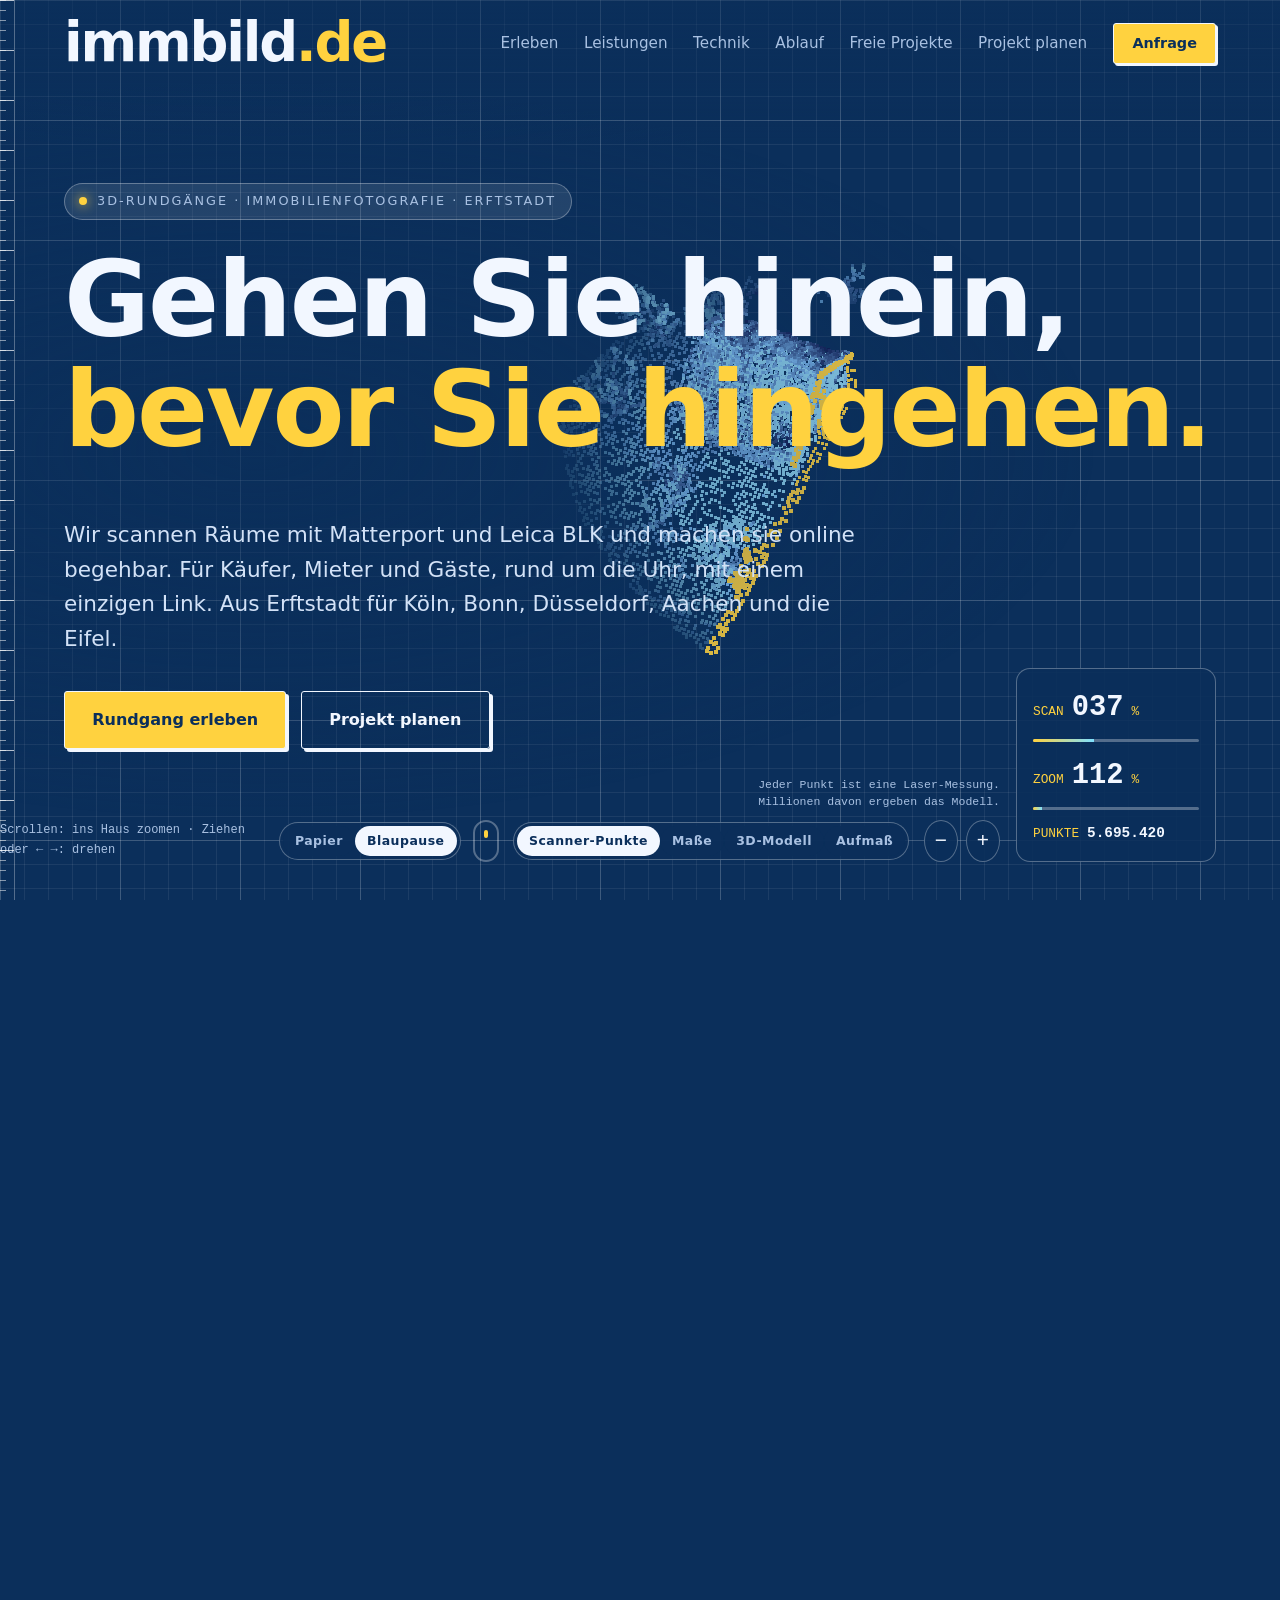
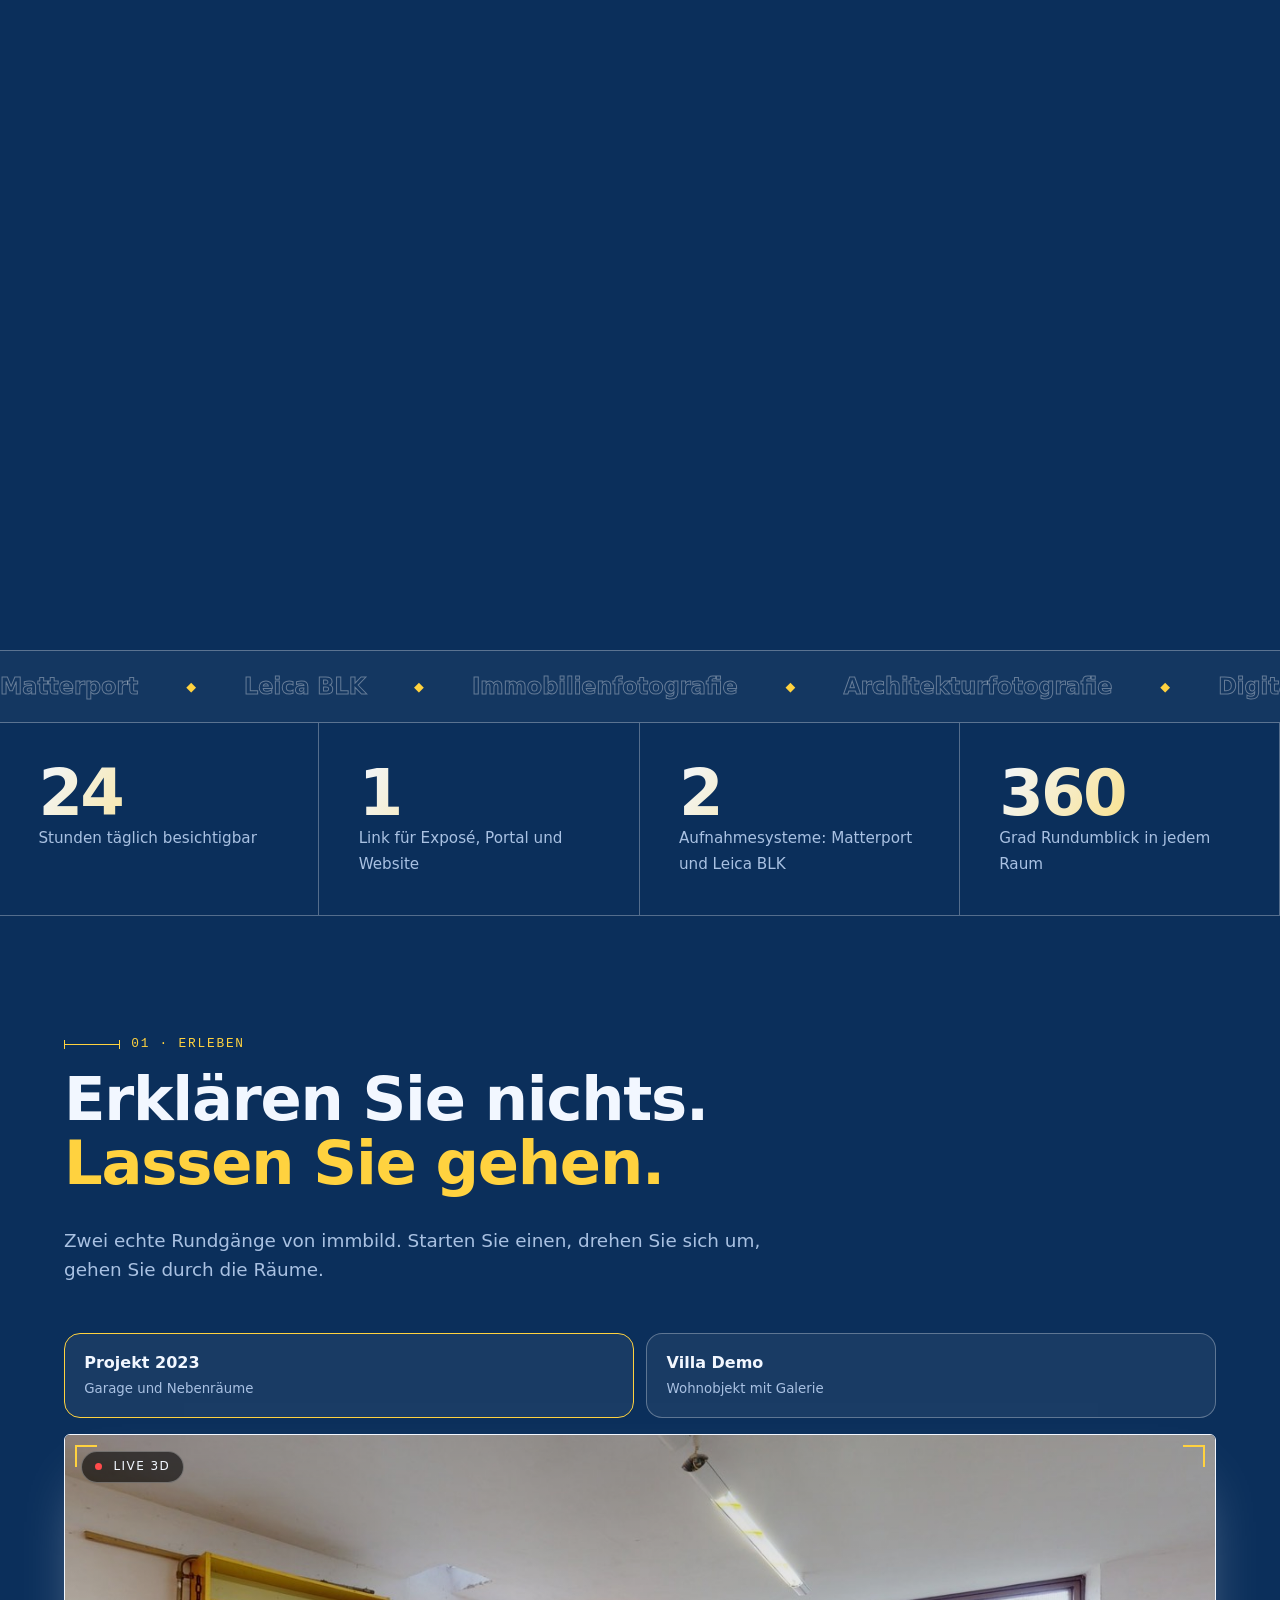
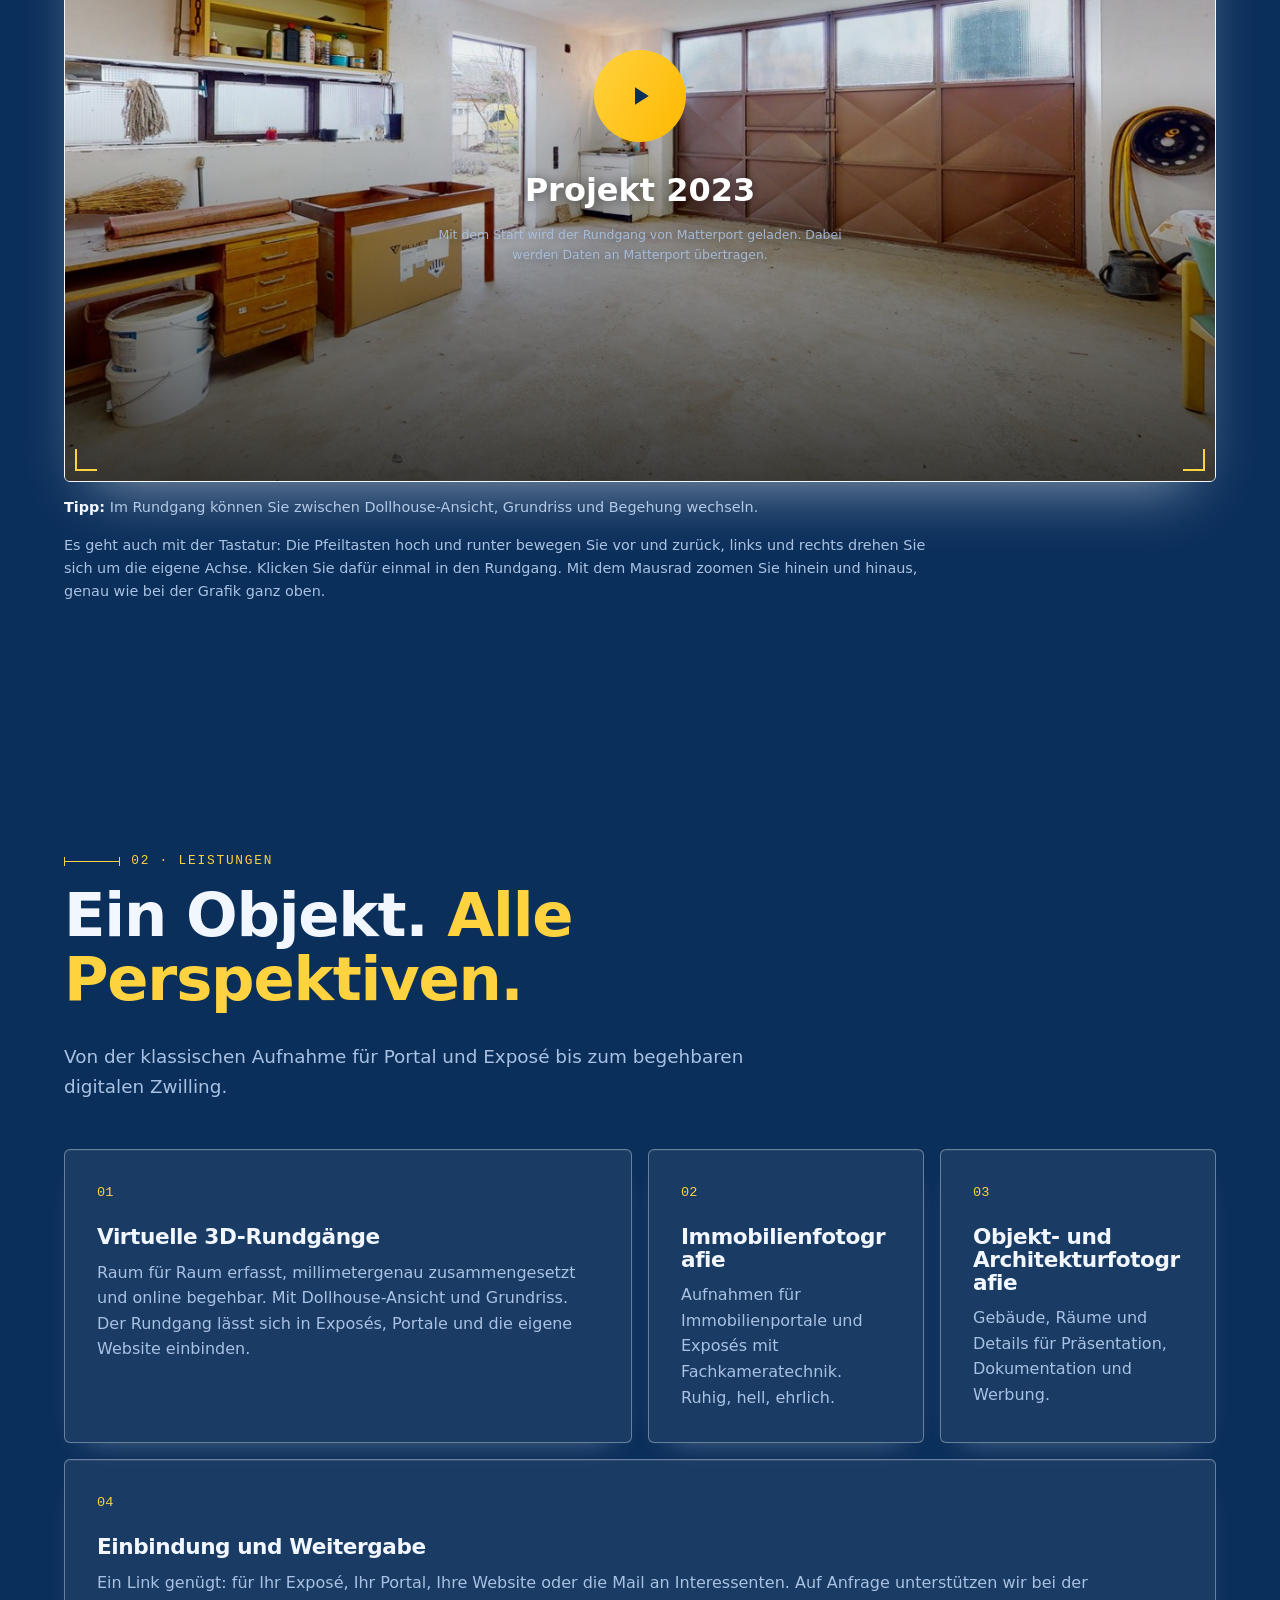
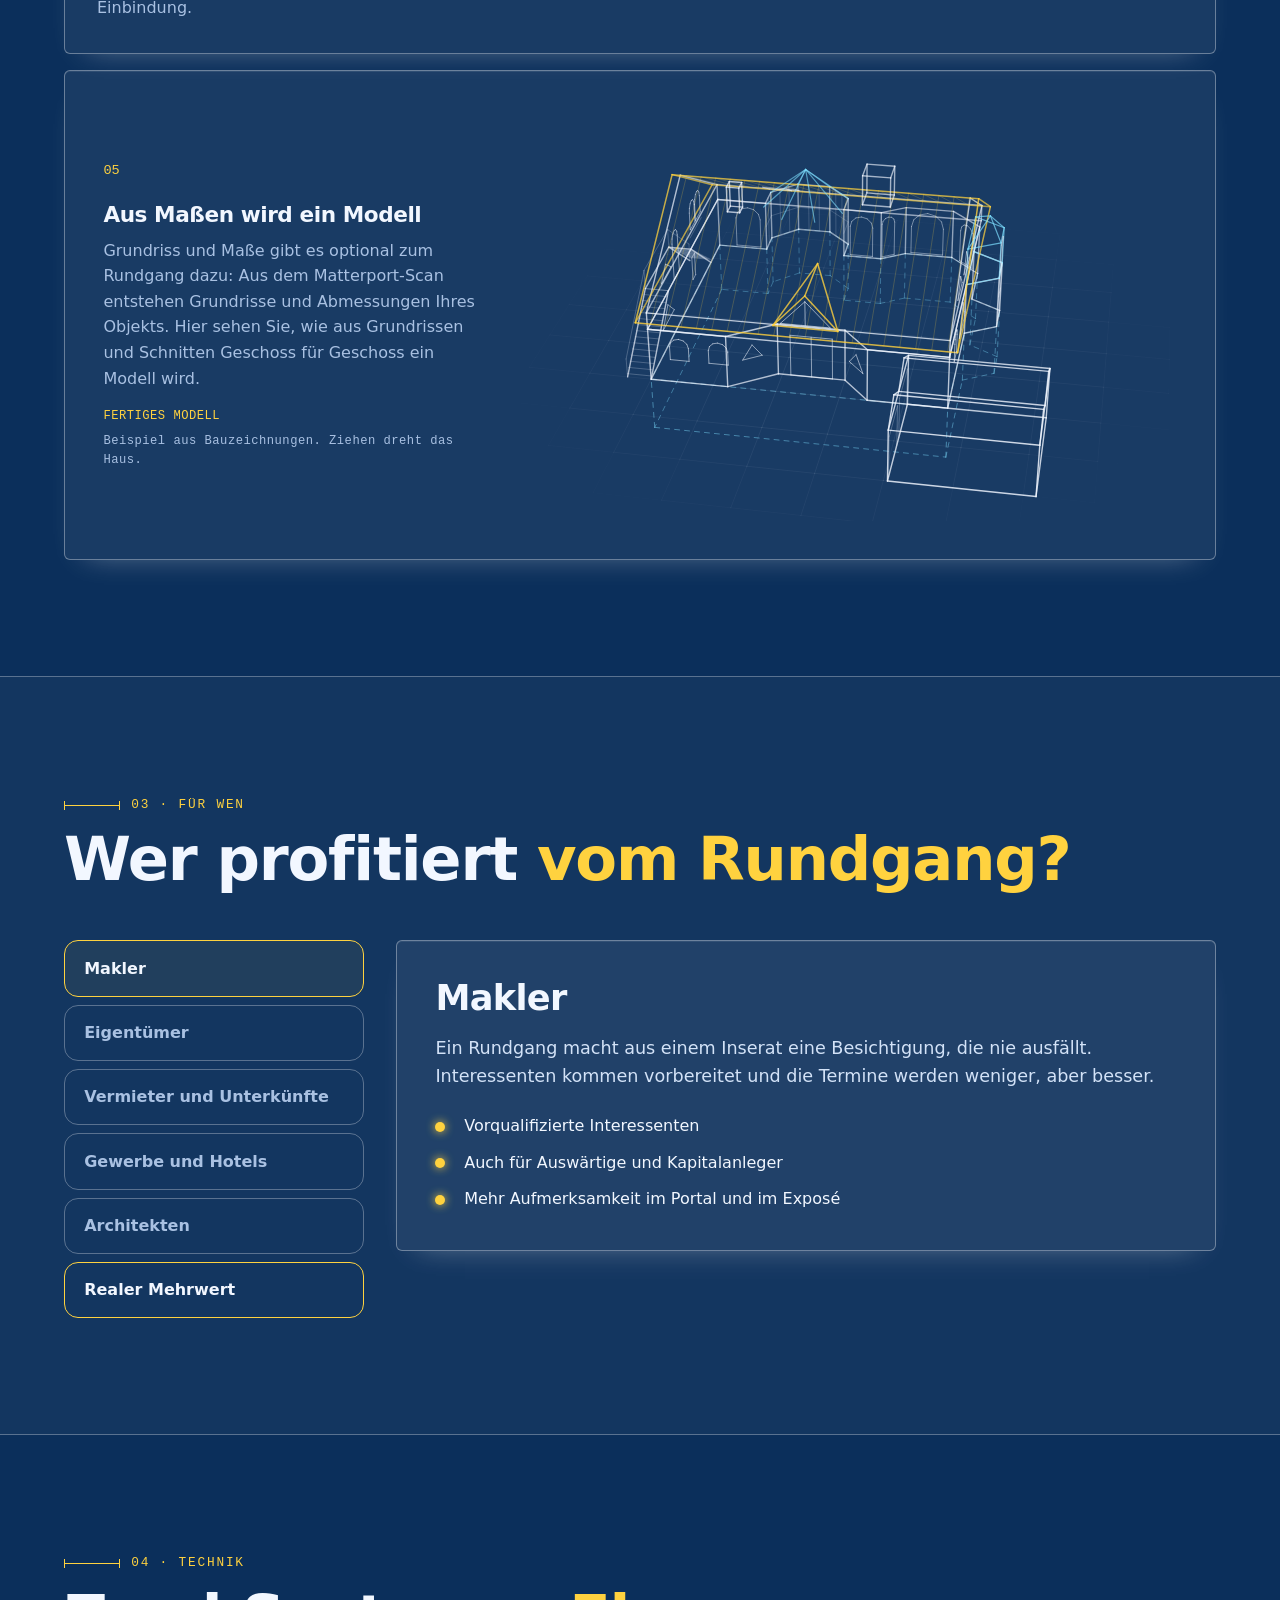
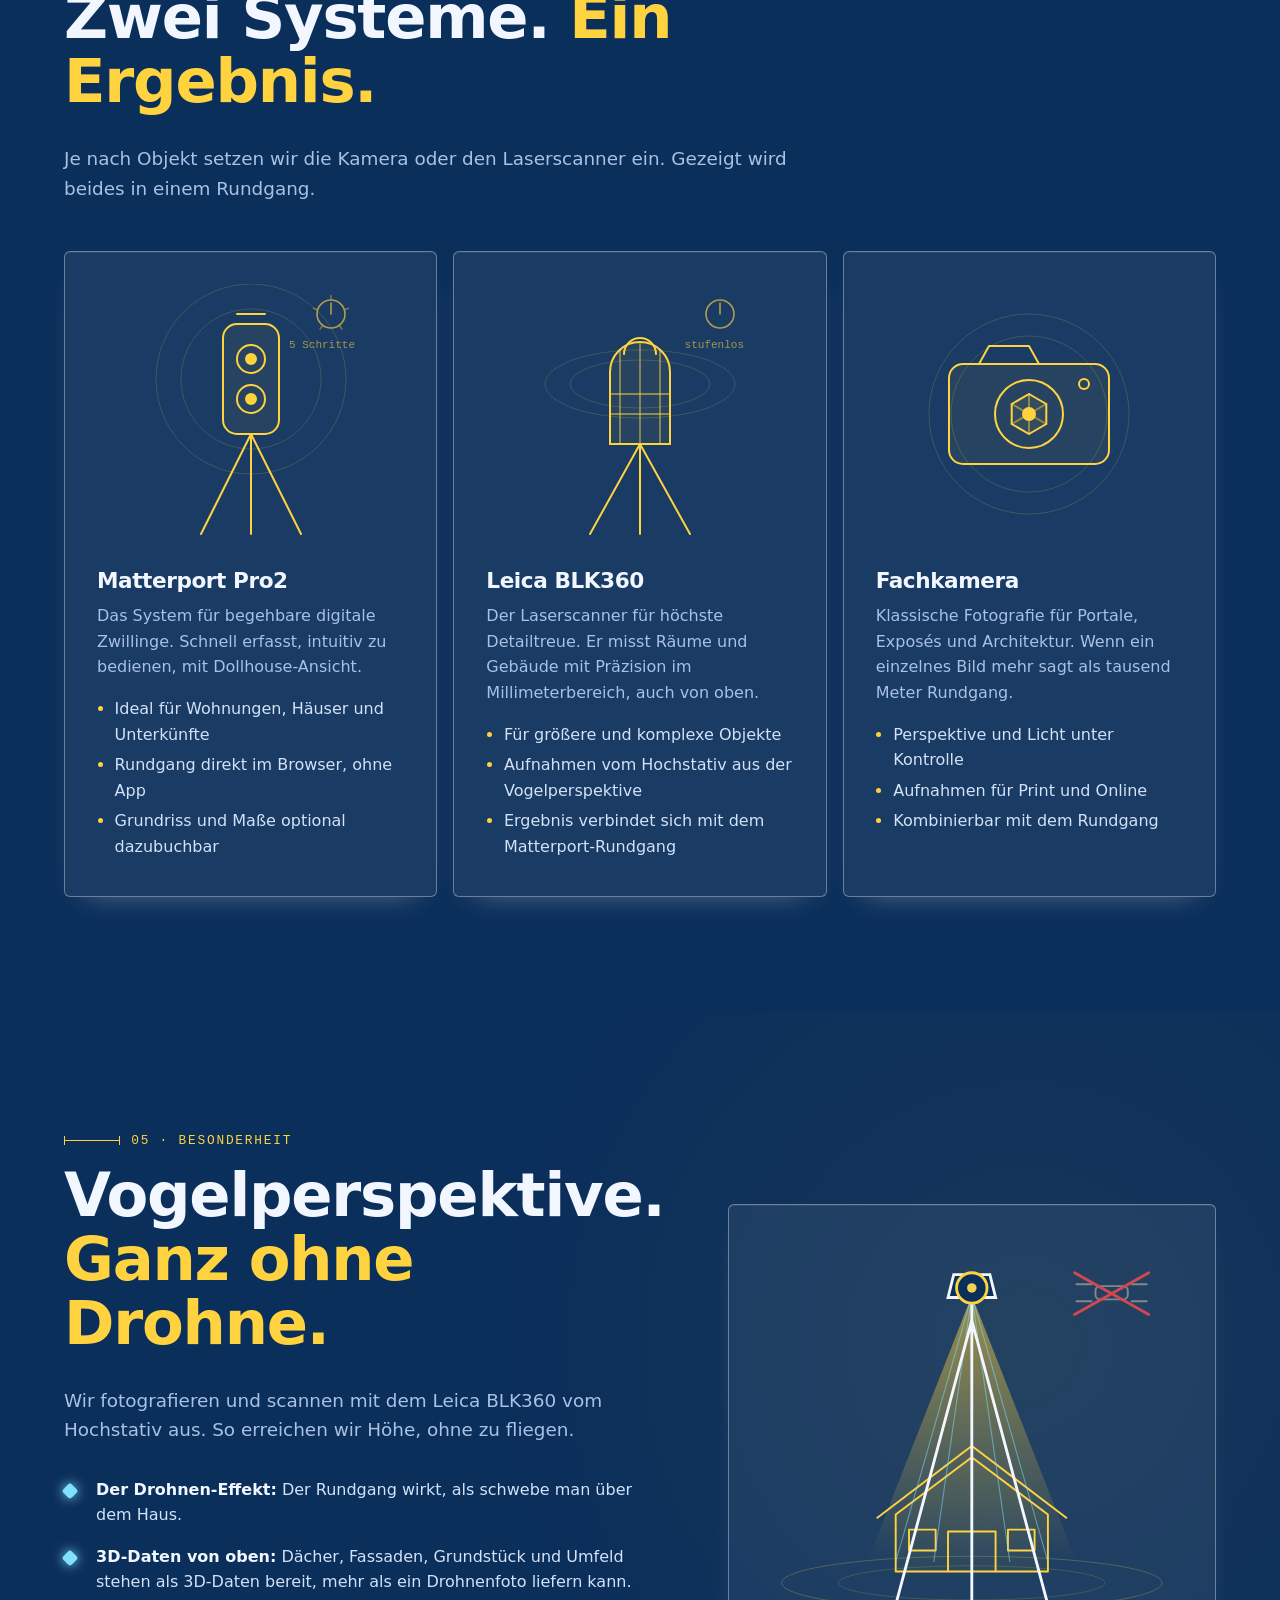
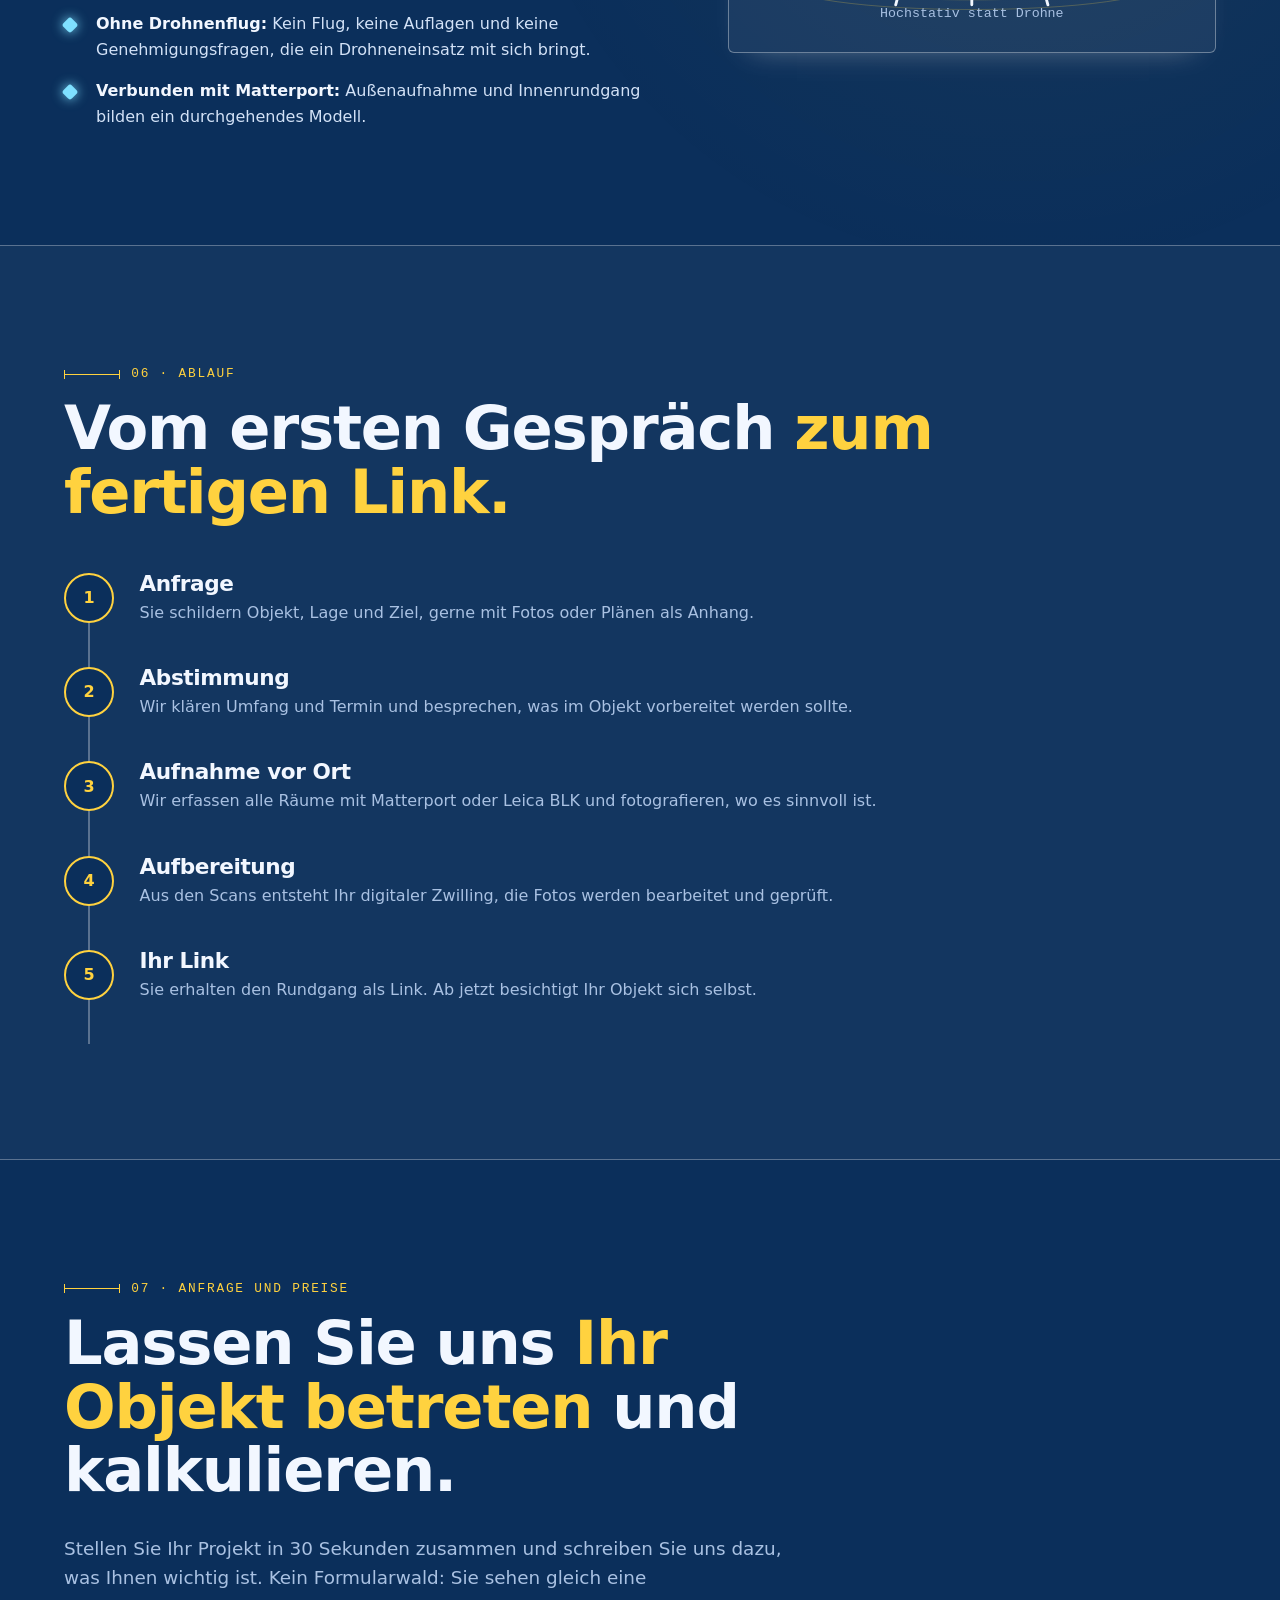
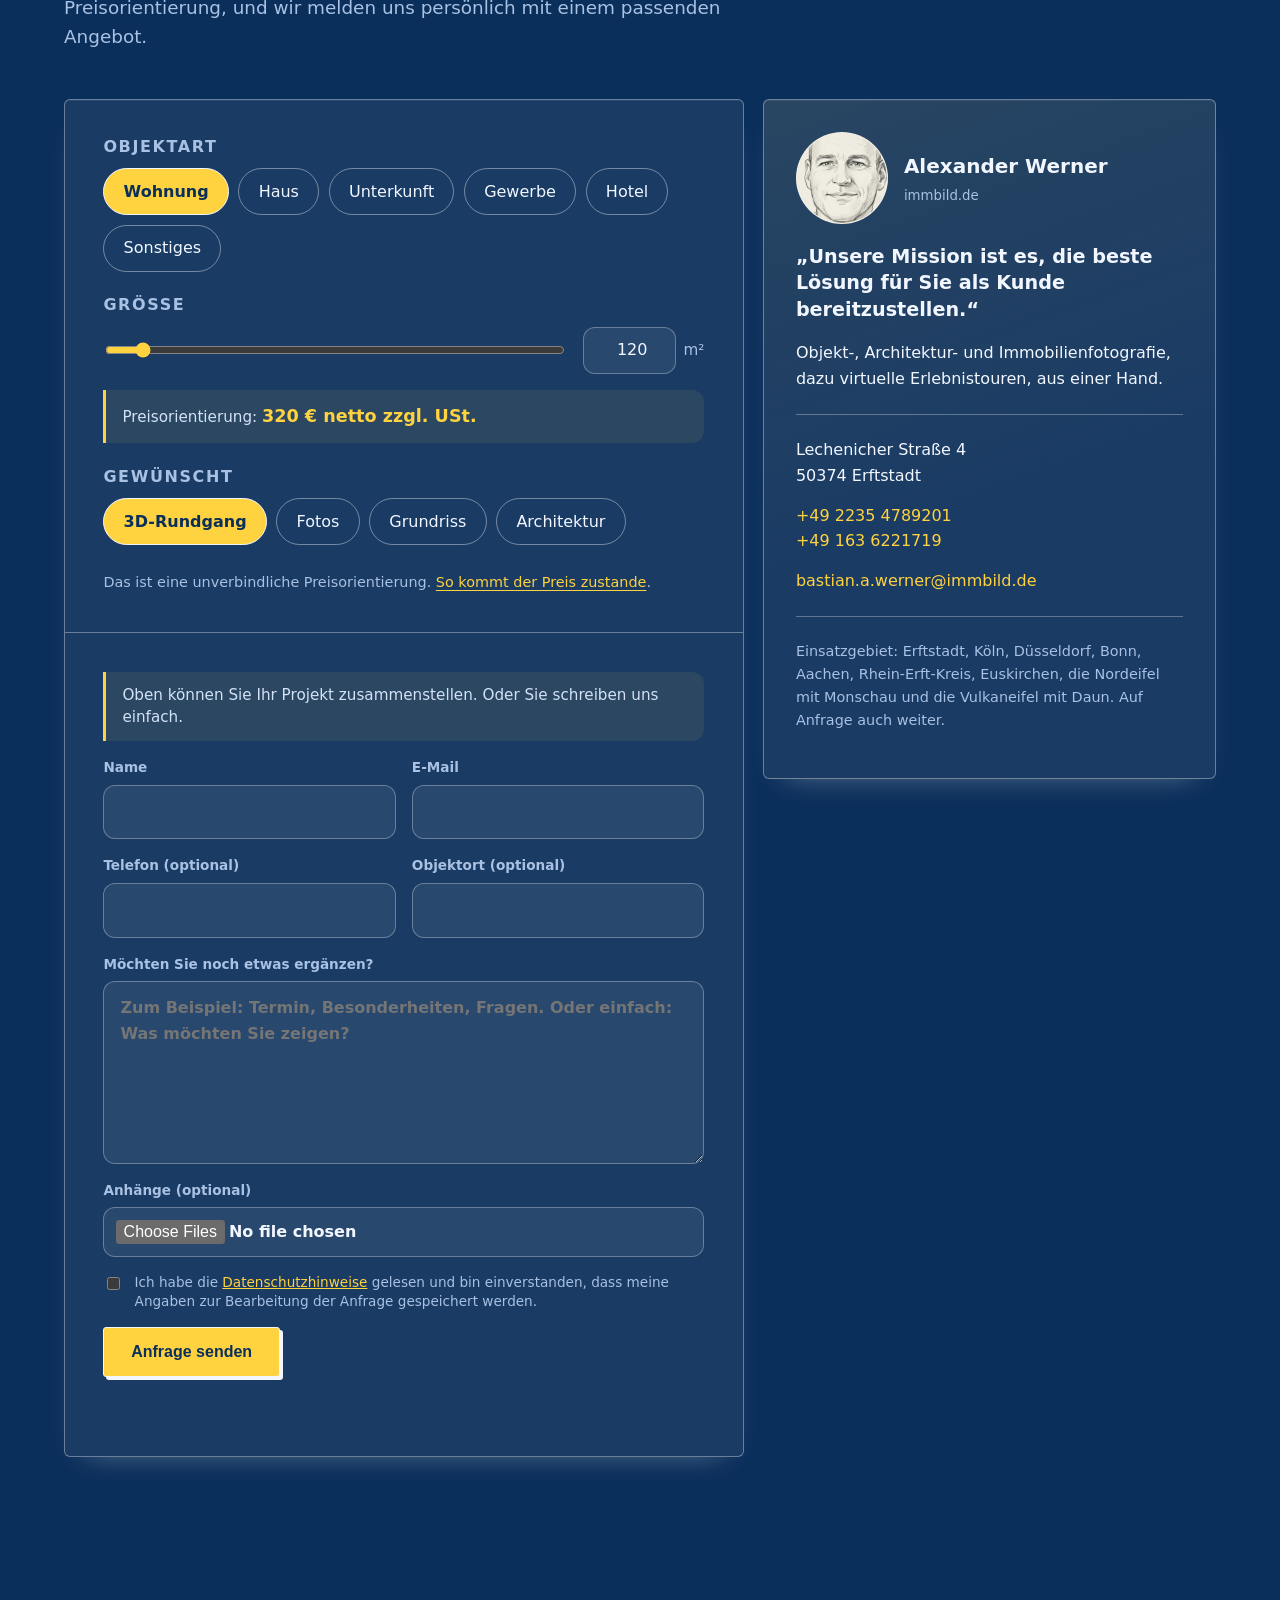
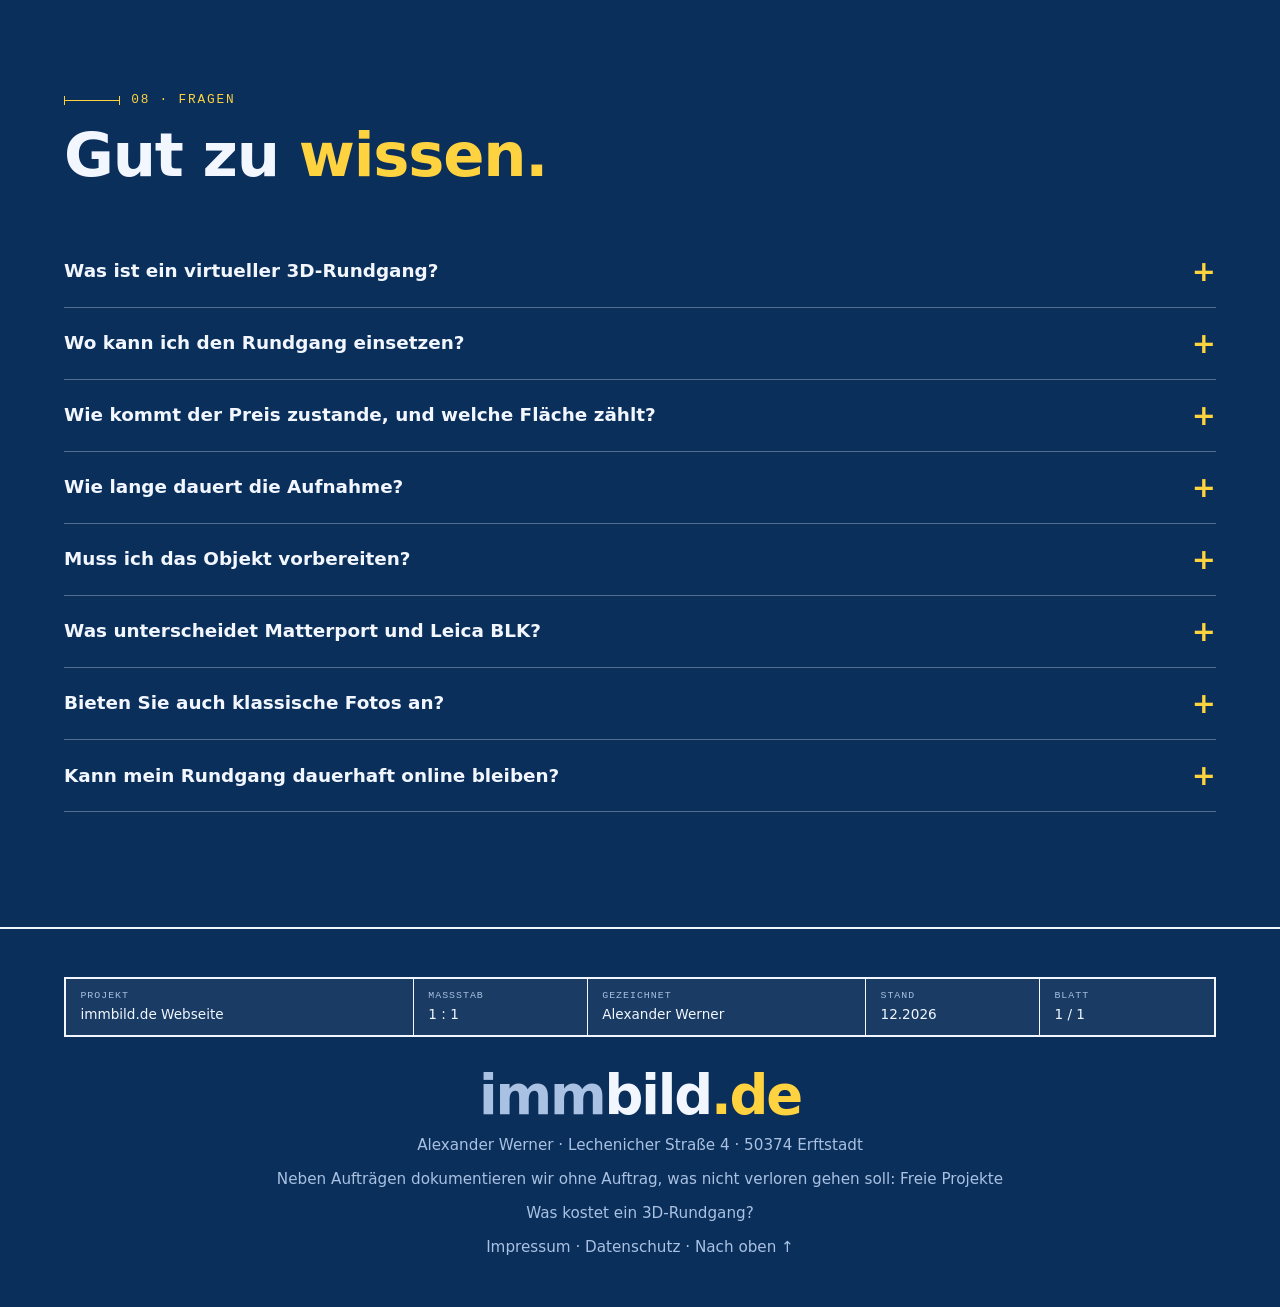
==== commit 9d1f6972: "Technik: Kameras bewegen sich selbst, Blende deutlicher (index.html + style.css) [skip netlify]" ====
--- a/index.html
+++ b/index.html
@@ -269,8 +269,8 @@
         <g fill="none" stroke="currentColor" stroke-width="2" stroke-linecap="round">
           <path d="M110 150 60 250M110 150 160 250M110 150V250"/>
           <rect x="82" y="40" width="56" height="110" rx="14" class="body"/>
-          <circle cx="110" cy="75" r="14"/><circle cx="110" cy="75" r="5" class="fill shot"/>
-          <circle cx="110" cy="115" r="14"/><circle cx="110" cy="115" r="5" class="fill shot"/>
+          <g class="lens"><circle cx="110" cy="75" r="14"/><circle cx="110" cy="75" r="5" class="fill shot"/>
+          <circle cx="110" cy="115" r="14"/><circle cx="110" cy="115" r="5" class="fill shot"/></g>
           <path d="M96 30h28" />
         </g>
         <g class="ind" fill="none" stroke="currentColor" stroke-width="1.6" stroke-linecap="round">
@@ -287,12 +287,13 @@
     </article>
     <article class="device d-blk reveal">
       <svg viewBox="0 0 220 260" aria-hidden="true">
+        <defs><clipPath id="blkClip"><path d="M80 160V88a30 30 0 0 1 60 0v72Z"/></clipPath></defs>
         <g fill="none" stroke="currentColor" stroke-width="2" stroke-linecap="round">
           <path d="M110 160 60 250M110 160 160 250M110 160V250"/>
           <path d="M80 160V88a30 30 0 0 1 60 0v72Z" class="body"/>
           <path d="M80 110h60M80 130h60" opacity=".5"/>
           <path d="M94 70a16 16 0 0 1 32 0" />
-          <path class="blk-sweep" d="M110 72V156" opacity=".5"/>
+          <g clip-path="url(#blkClip)"><g class="blk-roll"><path d="M50 60V160M70 60V160M90 60V160M110 60V160M130 60V160M150 60V160" opacity=".45"/></g></g>
         </g>
         <g class="ind" fill="none" stroke="currentColor" stroke-width="1.6" stroke-linecap="round">
           <circle cx="190" cy="30" r="14"/>
--- a/style.css
+++ b/style.css
@@ -197,10 +197,12 @@
 @keyframes turn1 { to { transform: rotate(360deg); } }
 .device .shot { animation: shot 10s ease-in-out infinite; }
 @keyframes shot { 0%, 4%, 10%, 24%, 30%, 44%, 50%, 64%, 70%, 84%, 90%, 100% { opacity: 1; } 7%, 27%, 47%, 67%, 87% { opacity: .15; } }
-.device .blk-sweep { animation: sweep 3.2s ease-in-out infinite alternate; }
-@keyframes sweep { from { transform: translateX(-22px); } to { transform: translateX(22px); } }
-.device .iris { transform-origin: 110px 130px; animation: iris 6s ease-in-out infinite; }
-@keyframes iris { 0%, 20% { transform: scale(1); } 45%, 55% { transform: scale(.42); } 80%, 100% { transform: scale(1); } }
+.device .blk-roll { animation: roll 1.8s linear infinite; }
+@keyframes roll { to { transform: translateX(20px); } }
+.device .lens { animation: lens5 10s ease-in-out infinite; }
+@keyframes lens5 { 0%, 14% { transform: translateX(0); } 20%, 34% { transform: translateX(12px); } 40%, 54% { transform: translateX(8px); } 60%, 74% { transform: translateX(-8px); } 80%, 94% { transform: translateX(-12px); } 100% { transform: translateX(0); } }
+.device .iris { transform-box: fill-box; transform-origin: center; animation: iris 5s ease-in-out infinite; }
+@keyframes iris { 0%, 25% { transform: scale(1); } 45%, 55% { transform: scale(.25); } 75%, 100% { transform: scale(1); } }
 .device h3 { color: var(--ink); } .device p { color: var(--muted); }
 .device ul { padding-left: 1.1rem; color: var(--text-2); margin: 1rem 0 0; } .device li { margin: .3rem 0; } .device li::marker { color: var(--gold); }
 
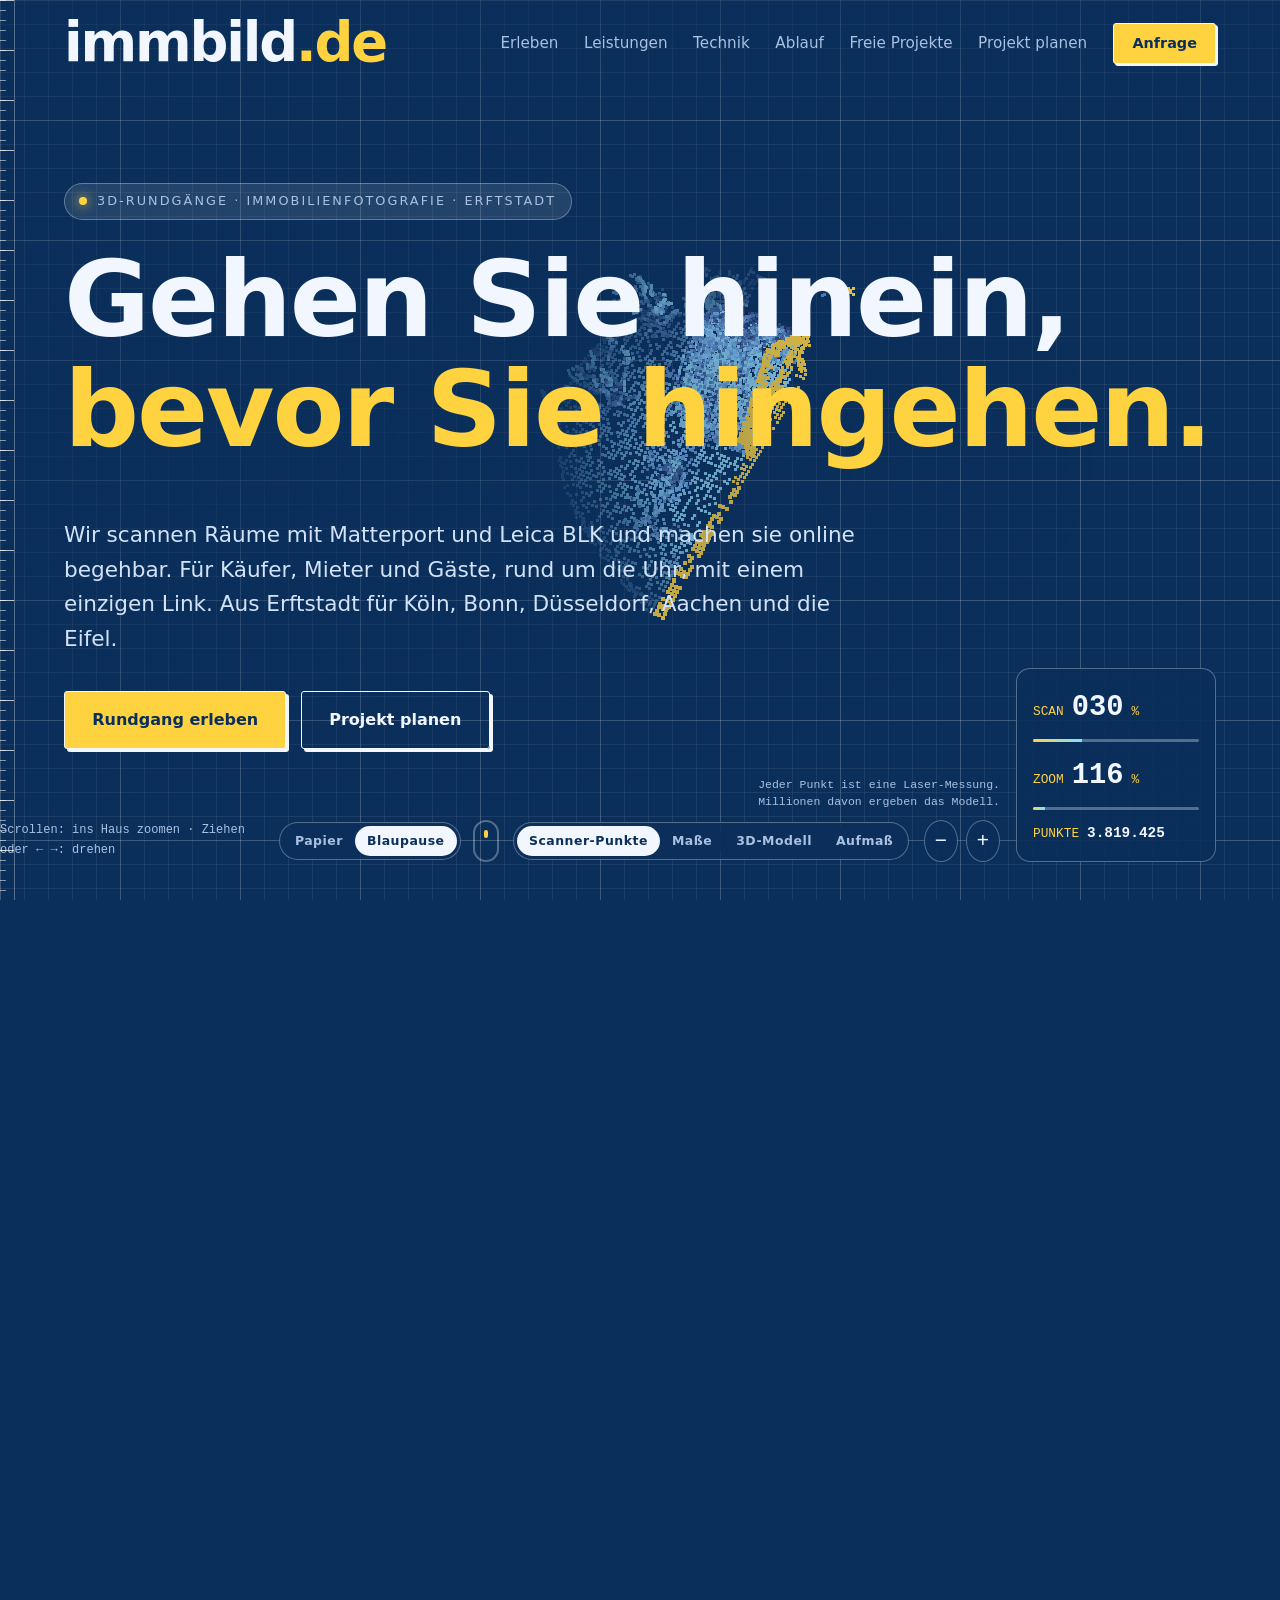
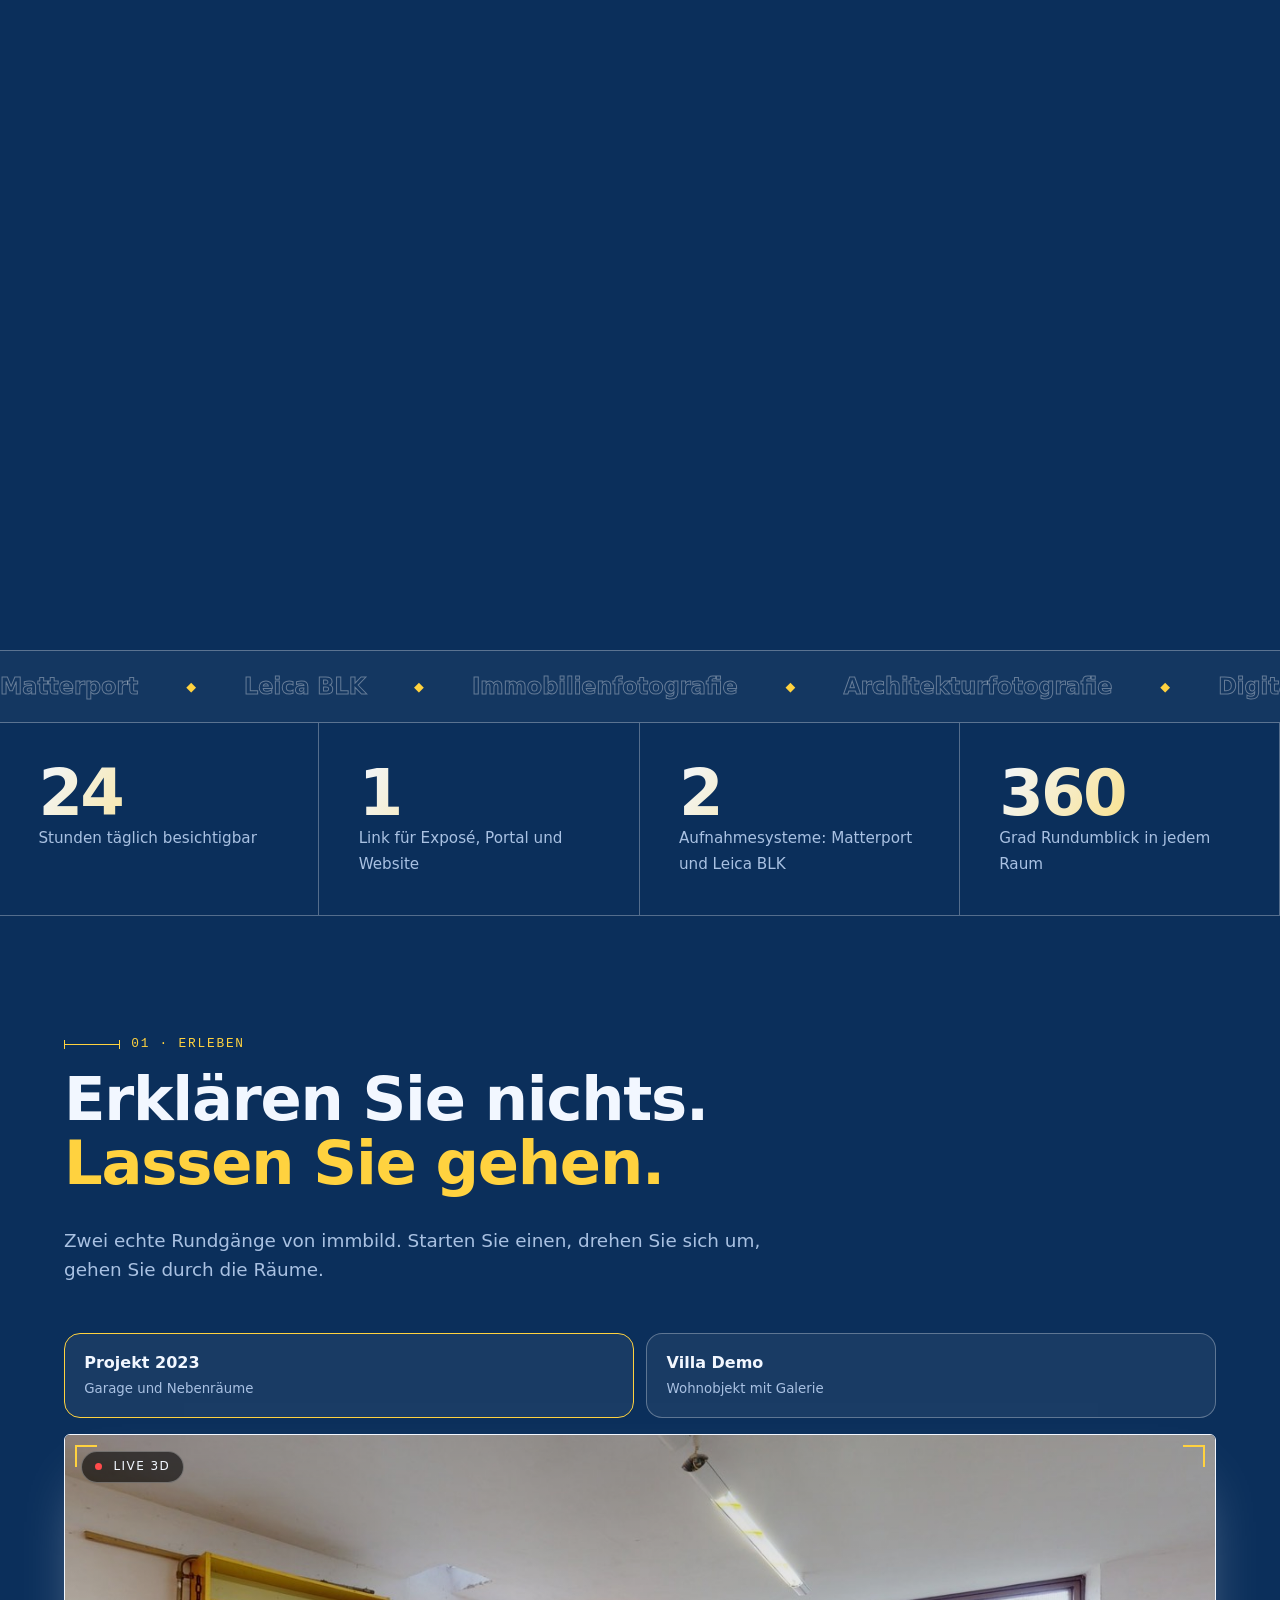
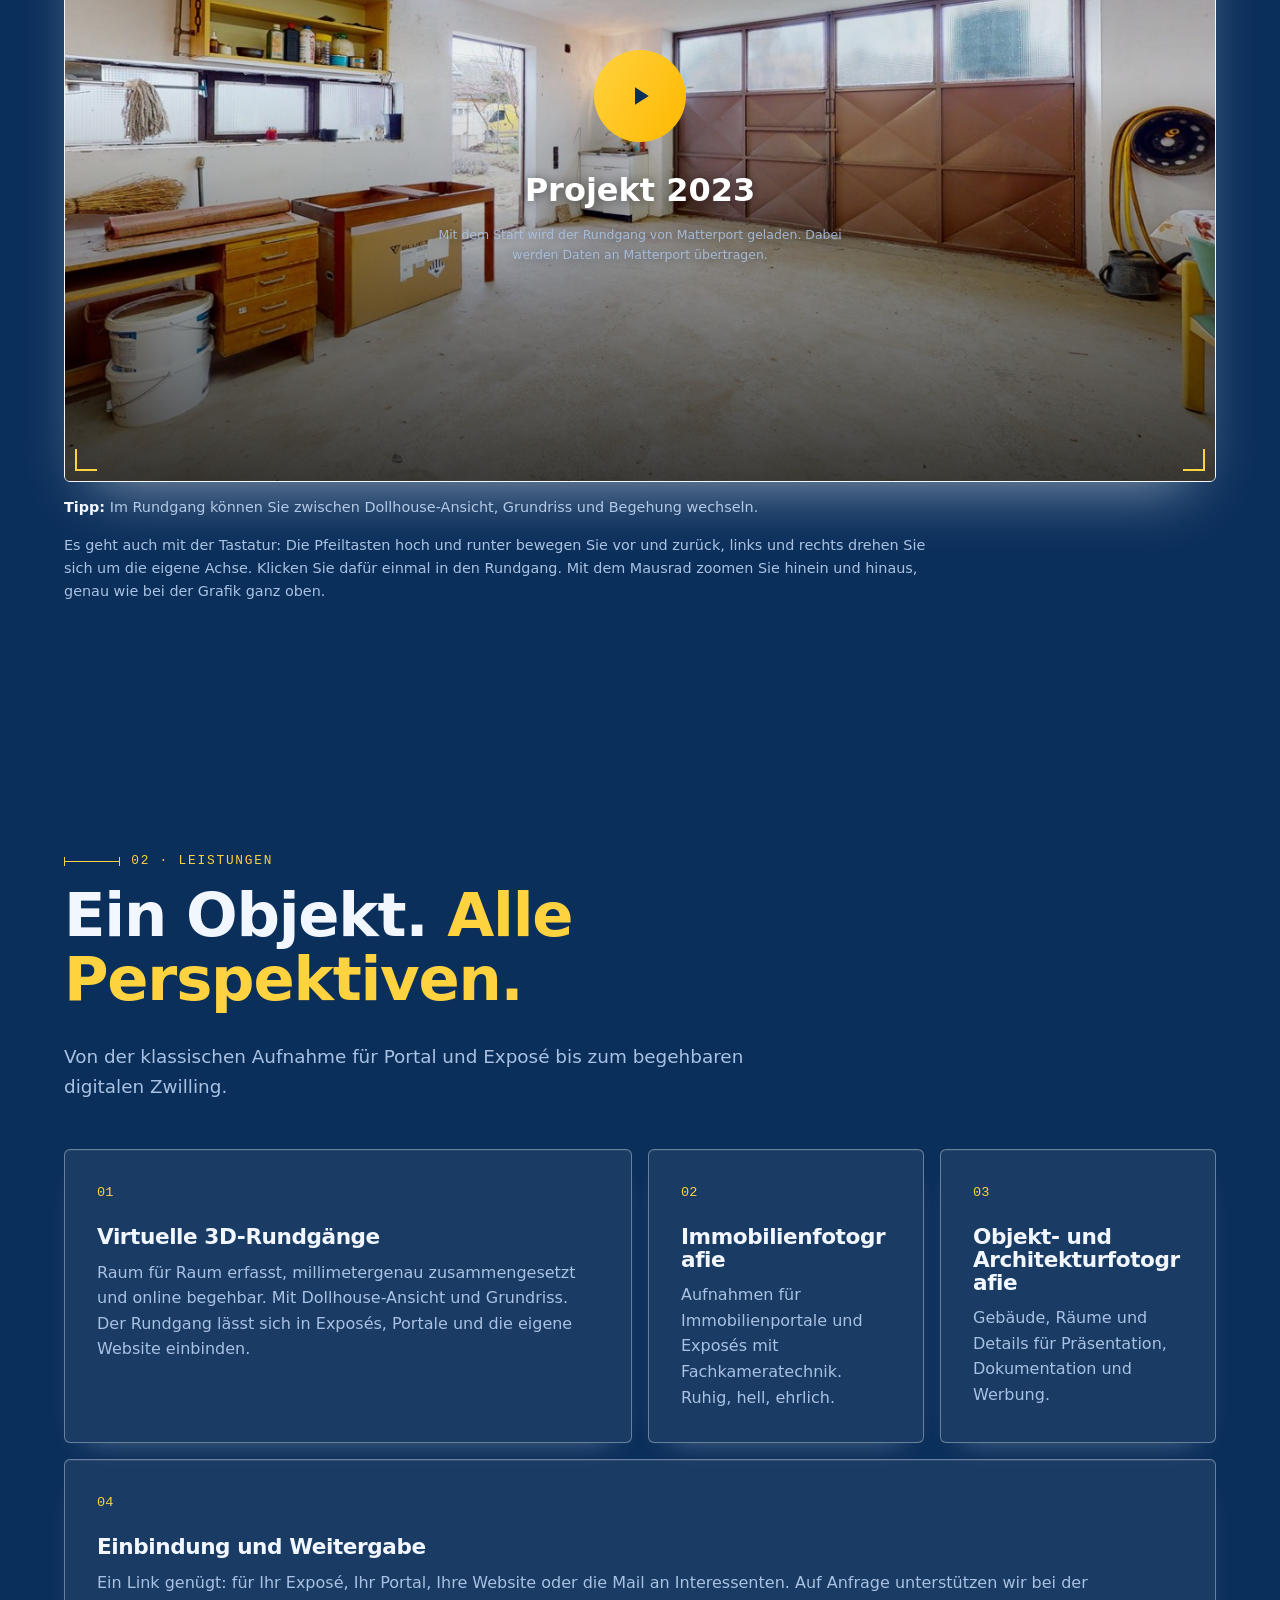
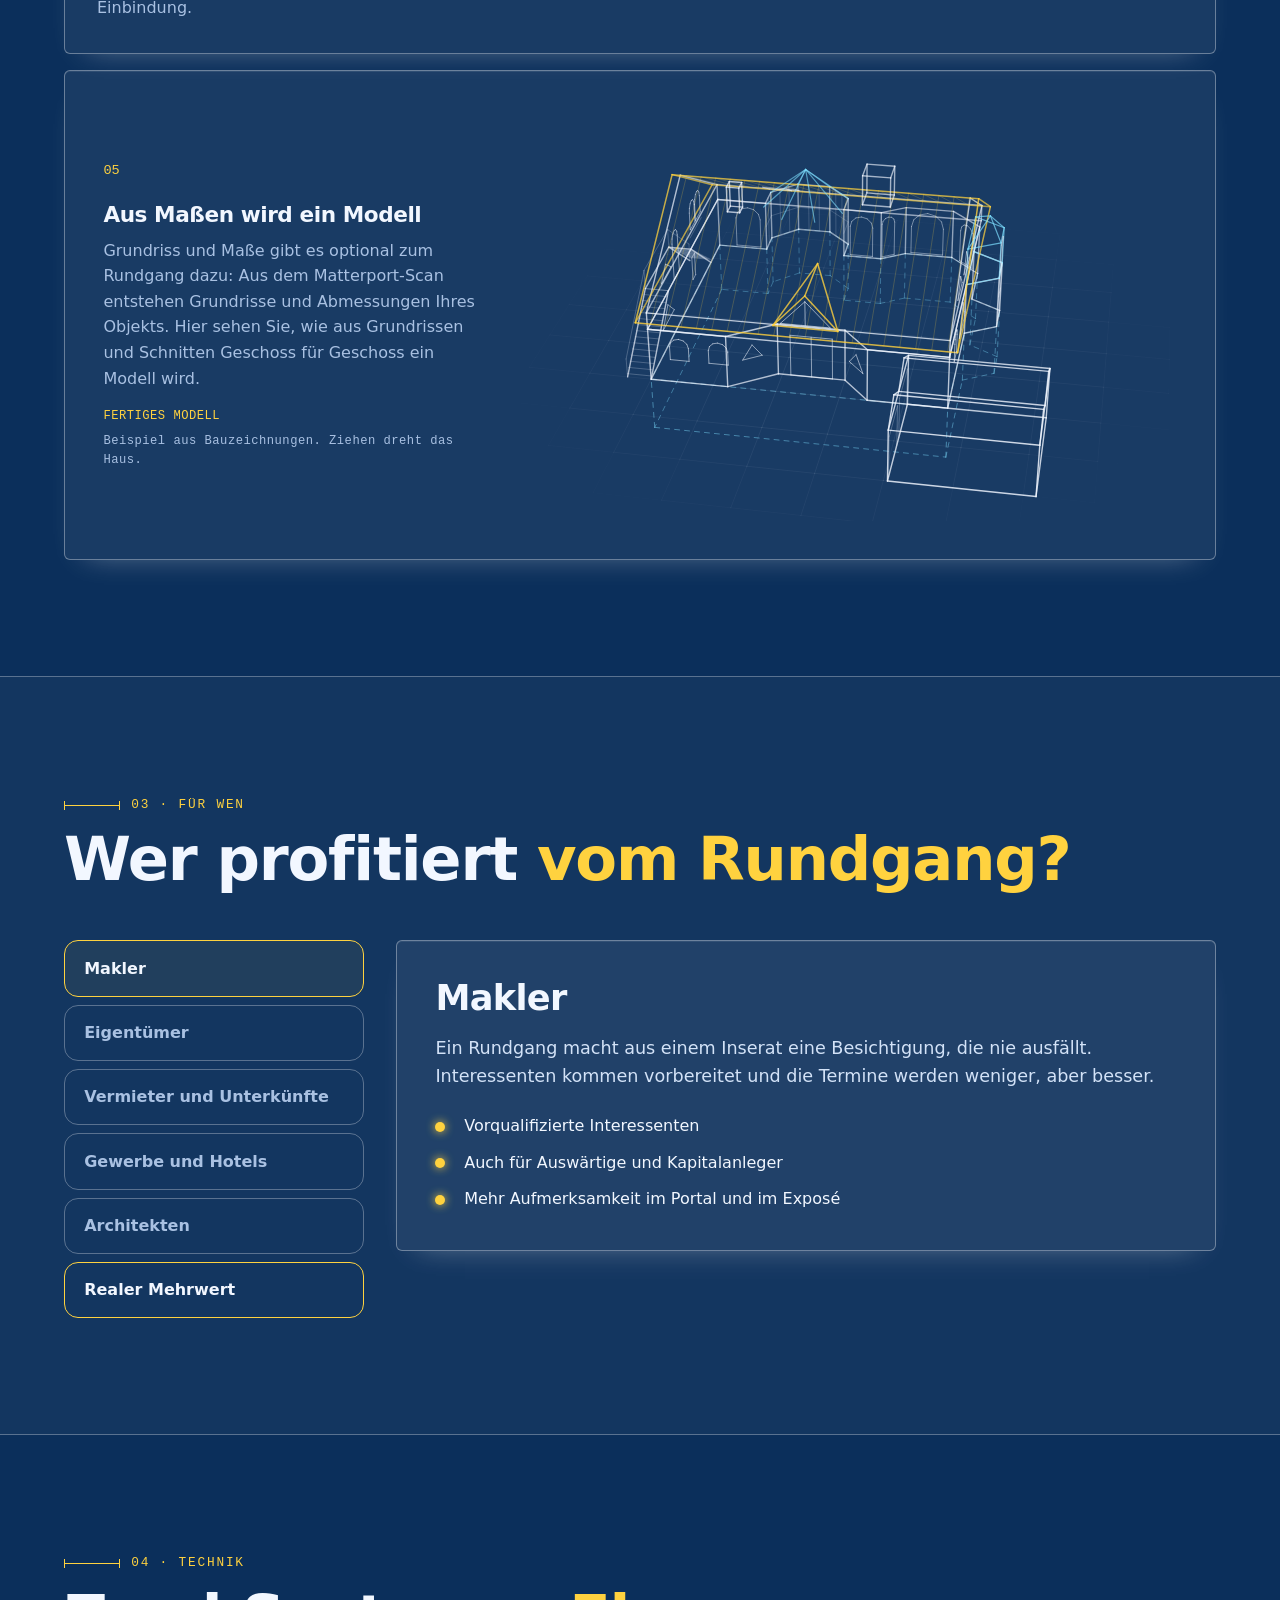
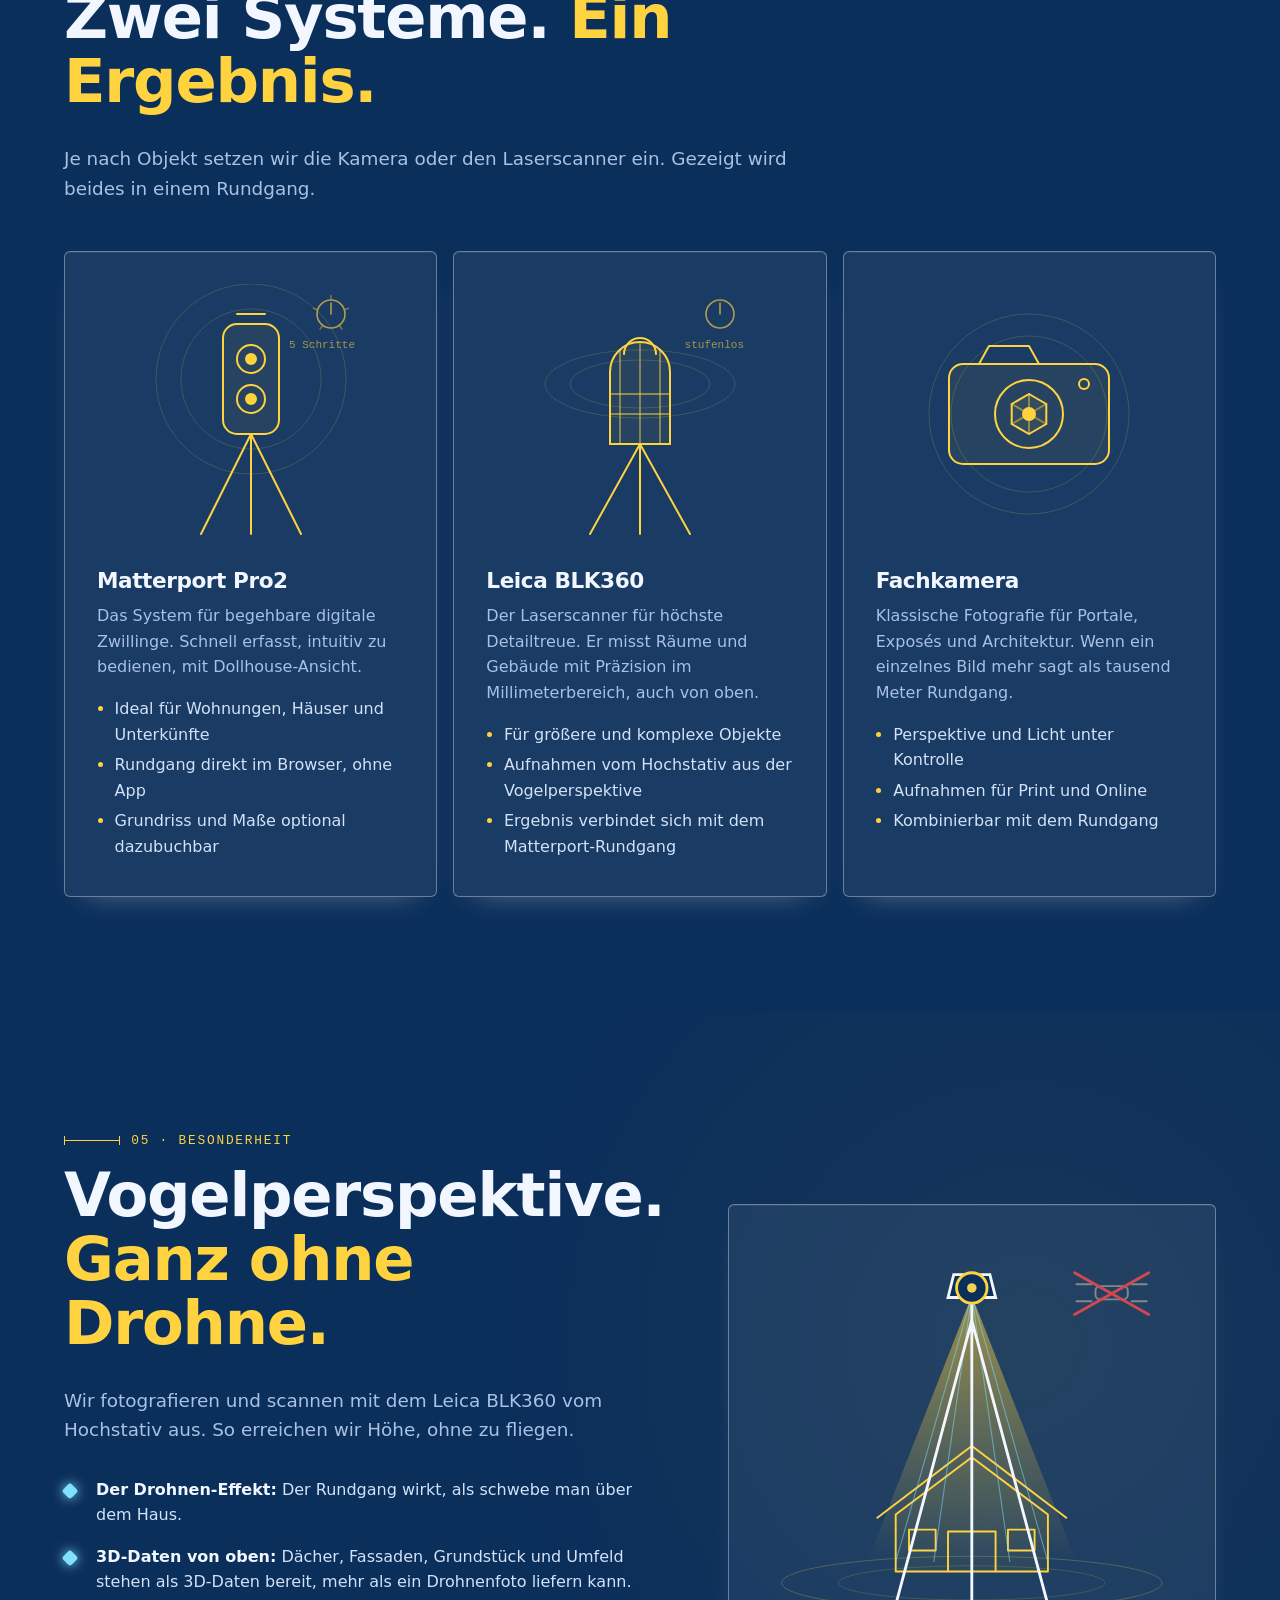
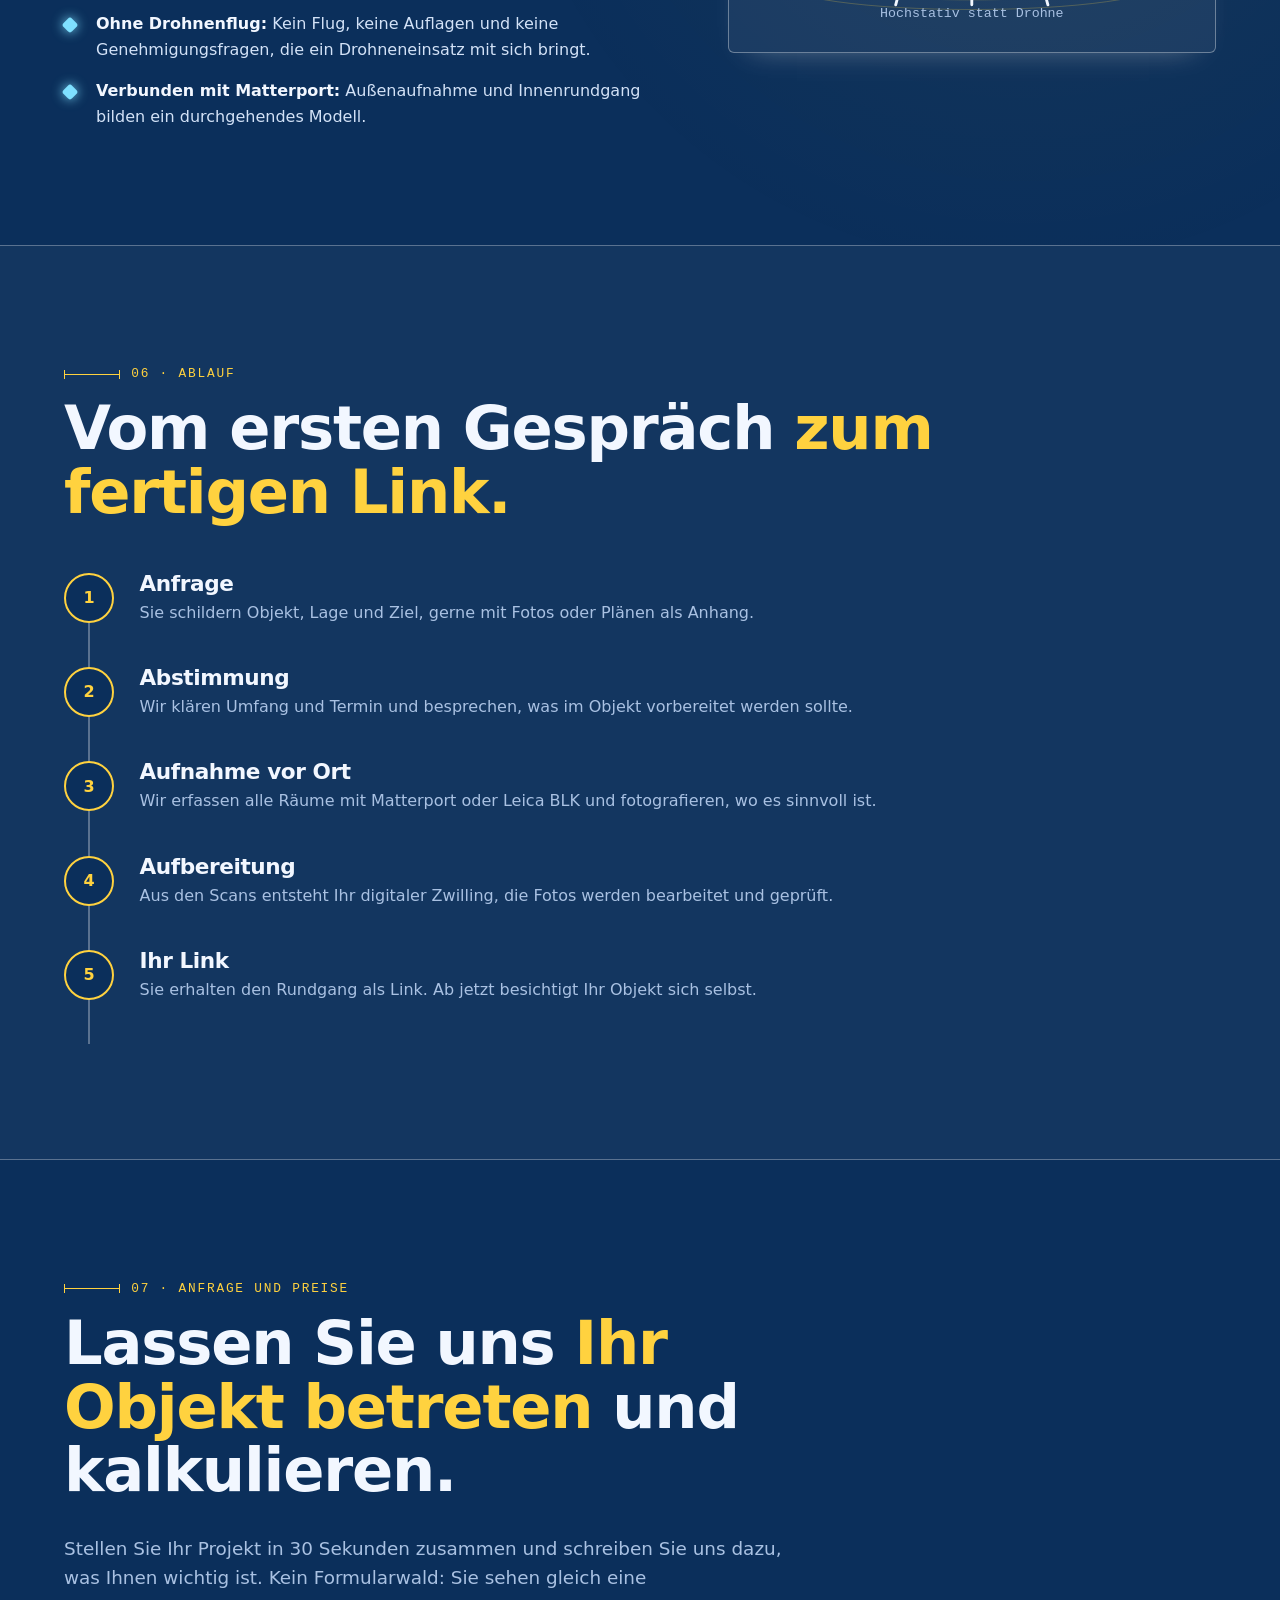
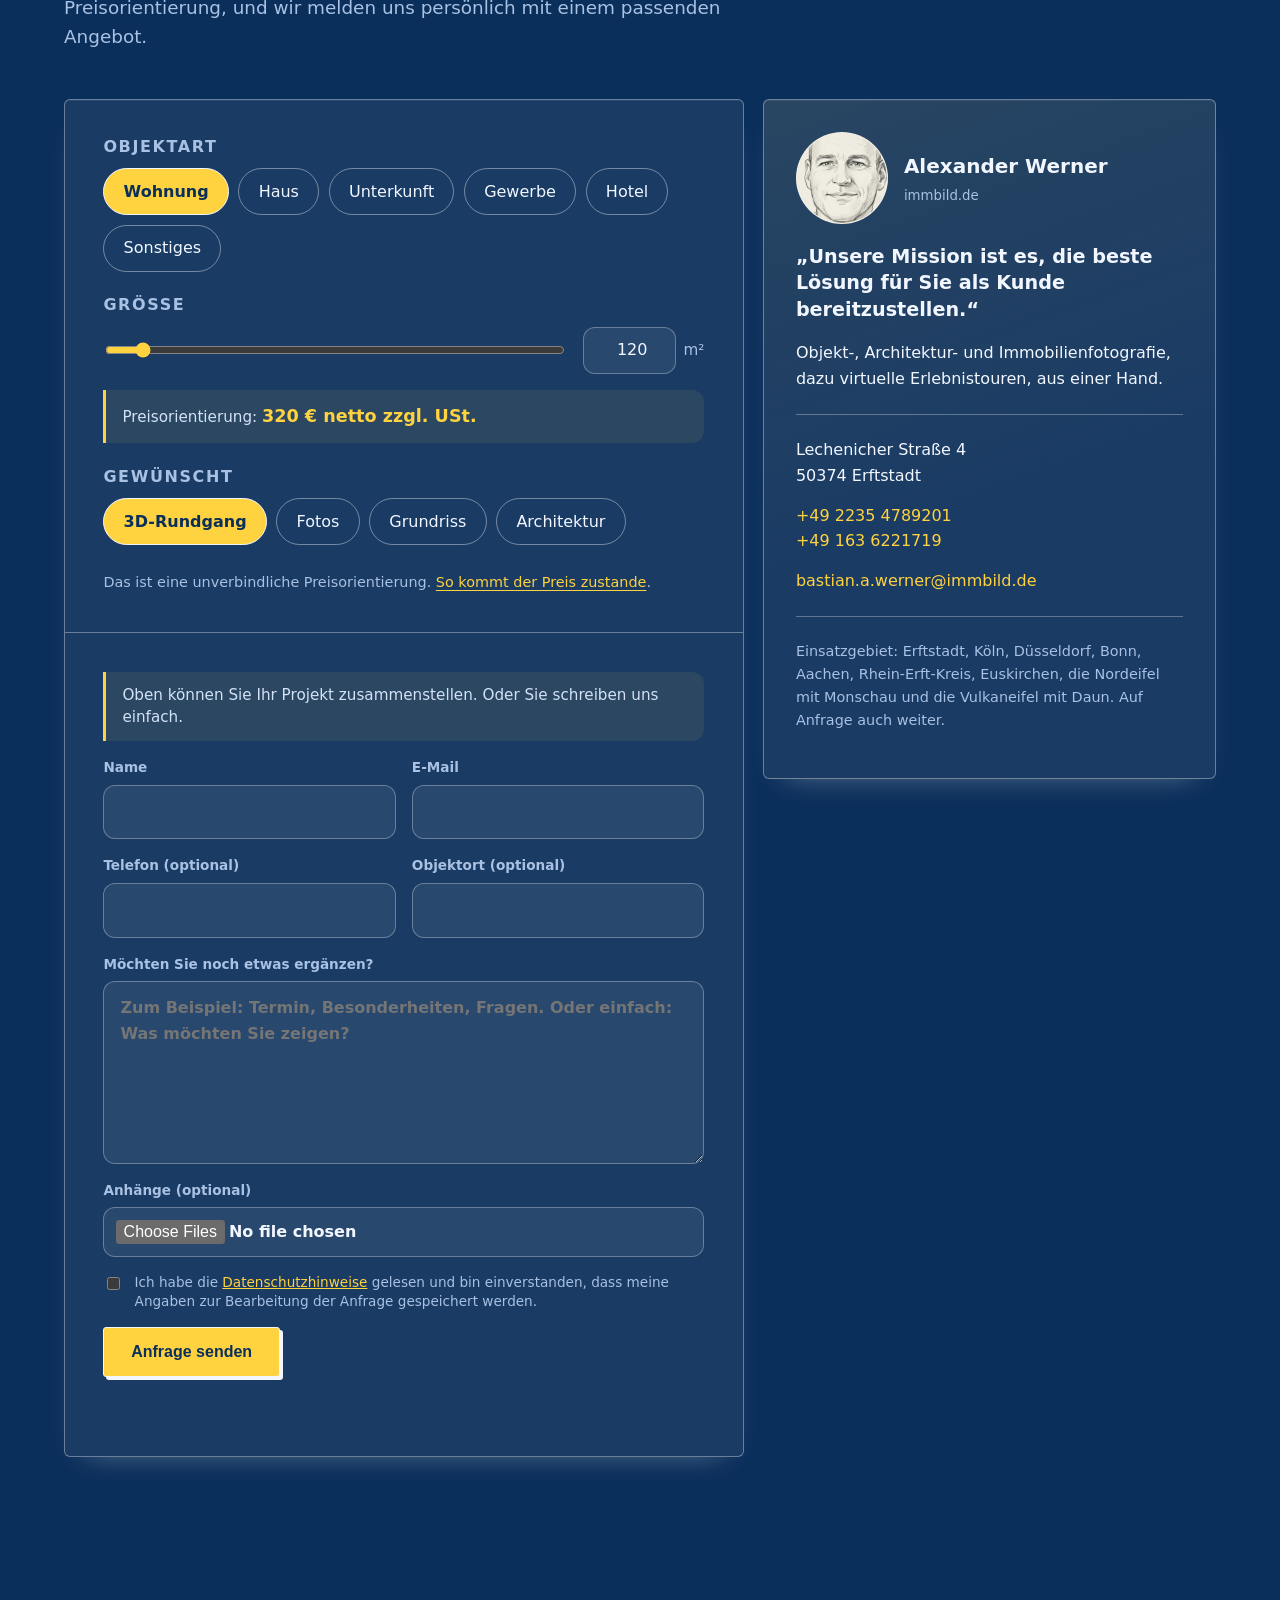
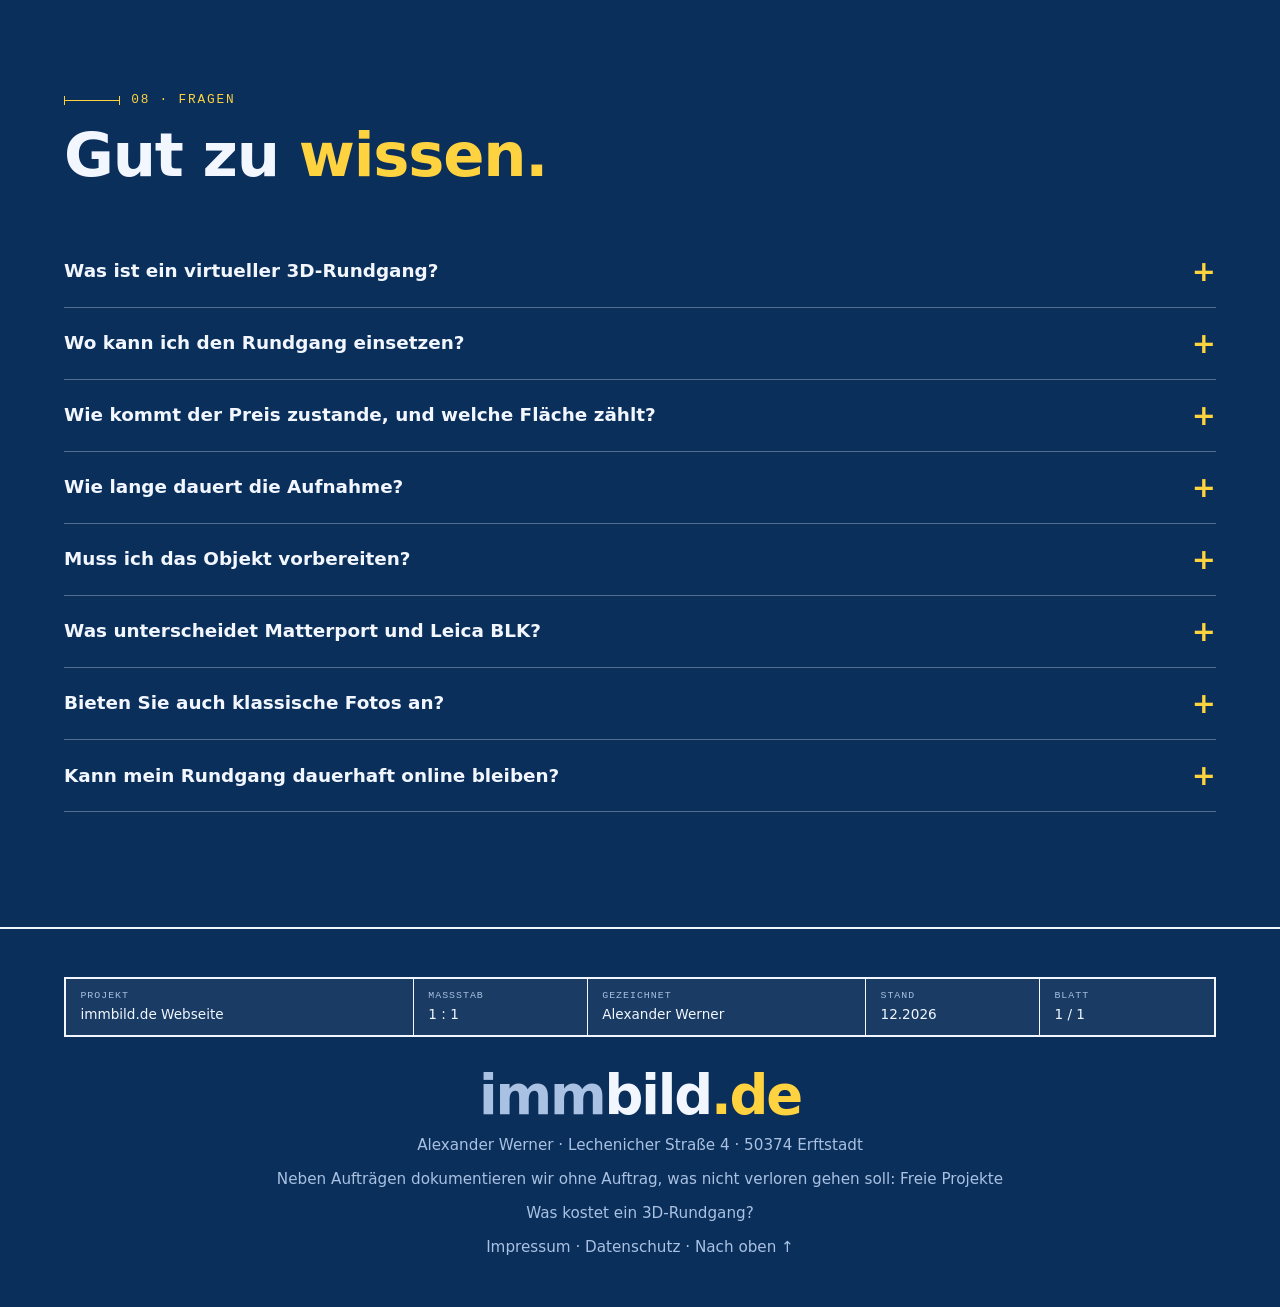
==== commit 2ed06df4: "Startseite: Stylesheet mit Versionsnummer, damit die neue Animation ankommt [skip netlify]" ====
--- a/index.html
+++ b/index.html
@@ -39,7 +39,7 @@
 window.immLook={sun:sun,manual:get,set:set};
 R.dataset.look=get()||sun();})();
 </script>
-  <link rel="stylesheet" href="style.css">
+  <link rel="stylesheet" href="style.css?v=261029b">
   <script type="application/ld+json">
   {
     "@context": "https://schema.org",
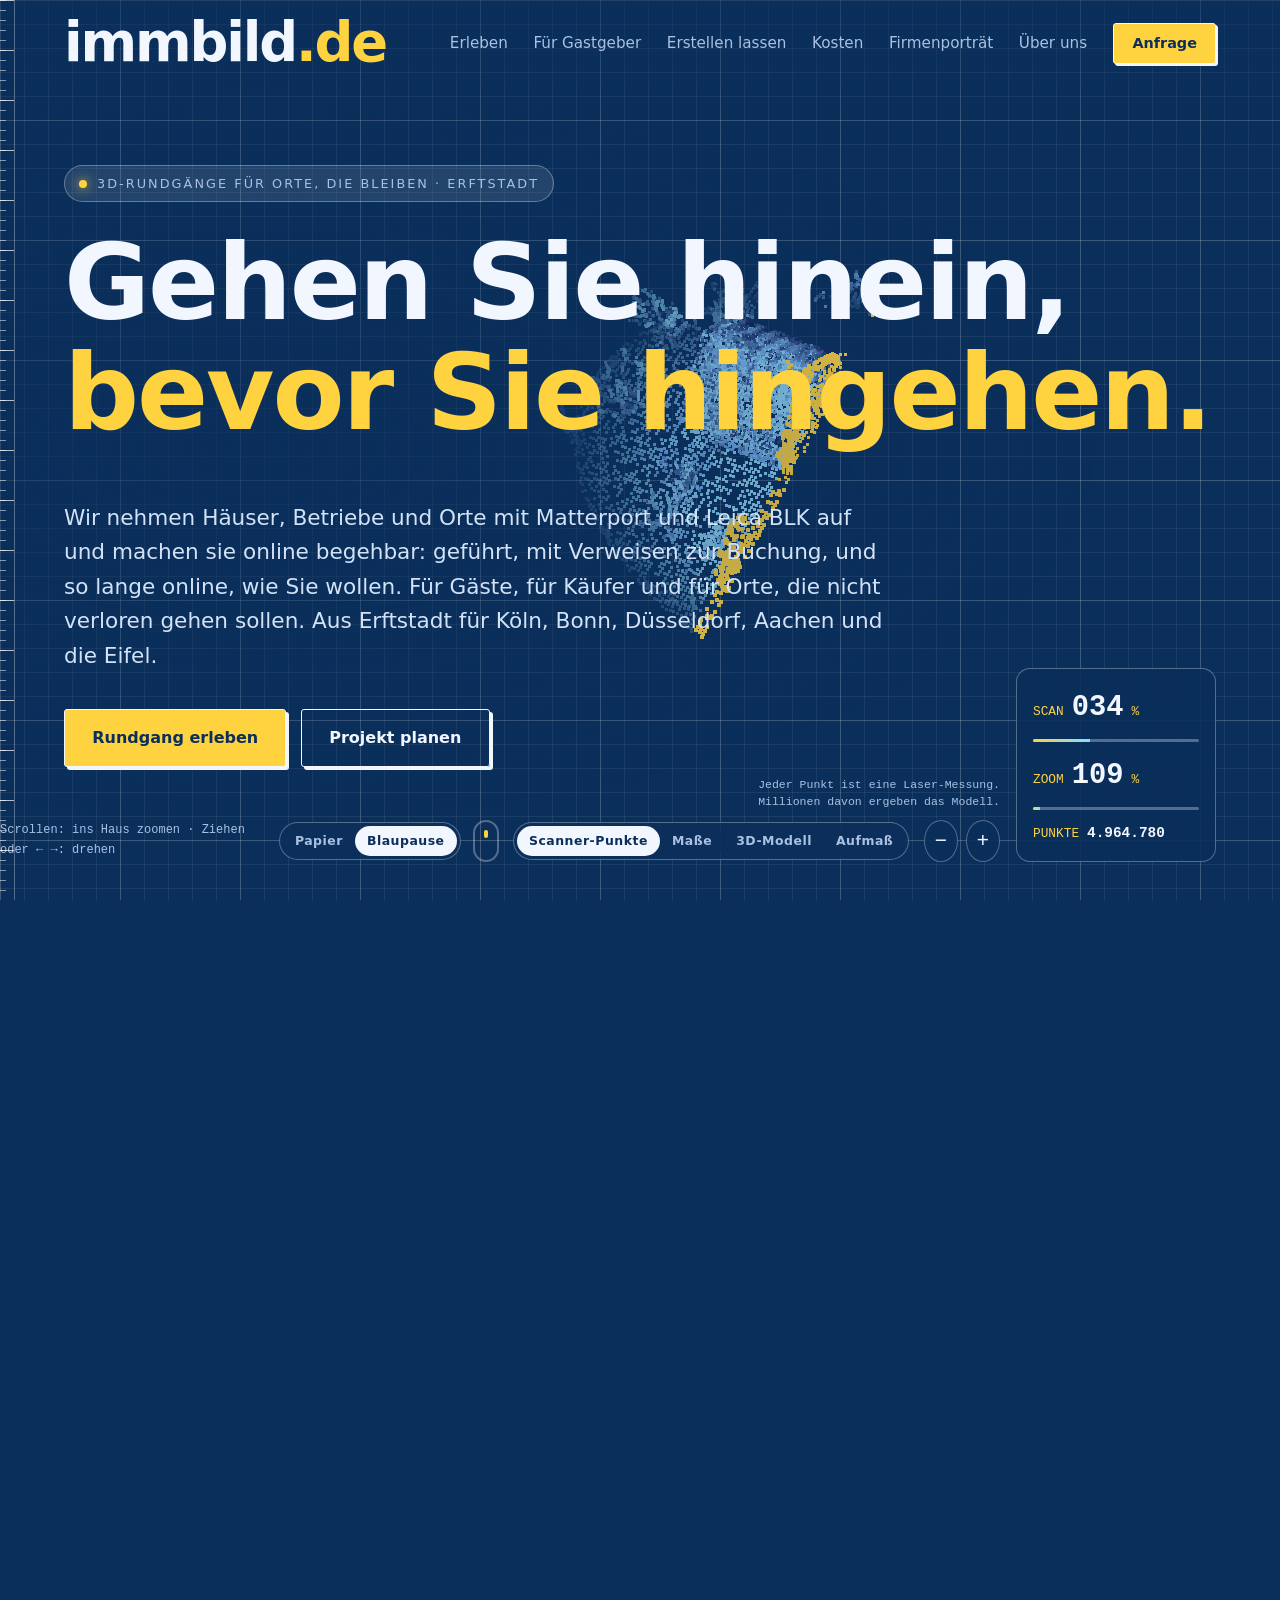
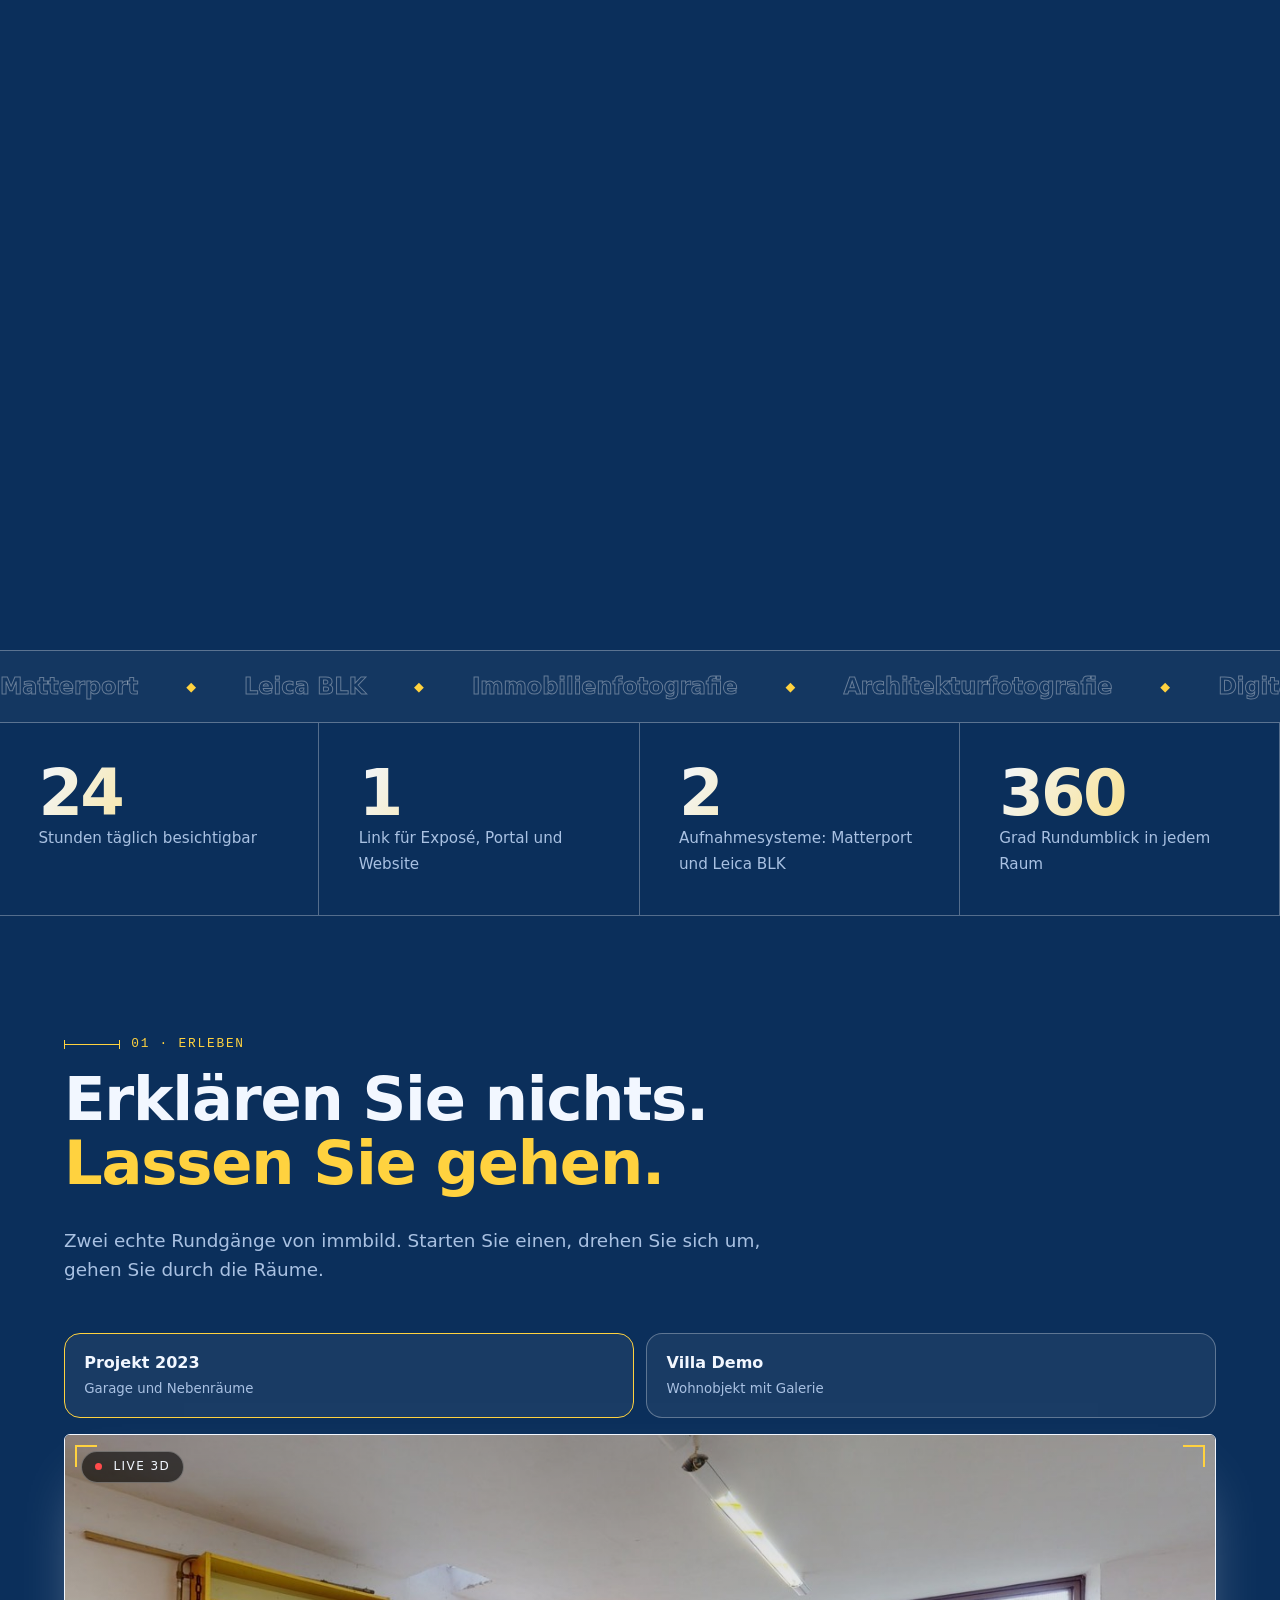
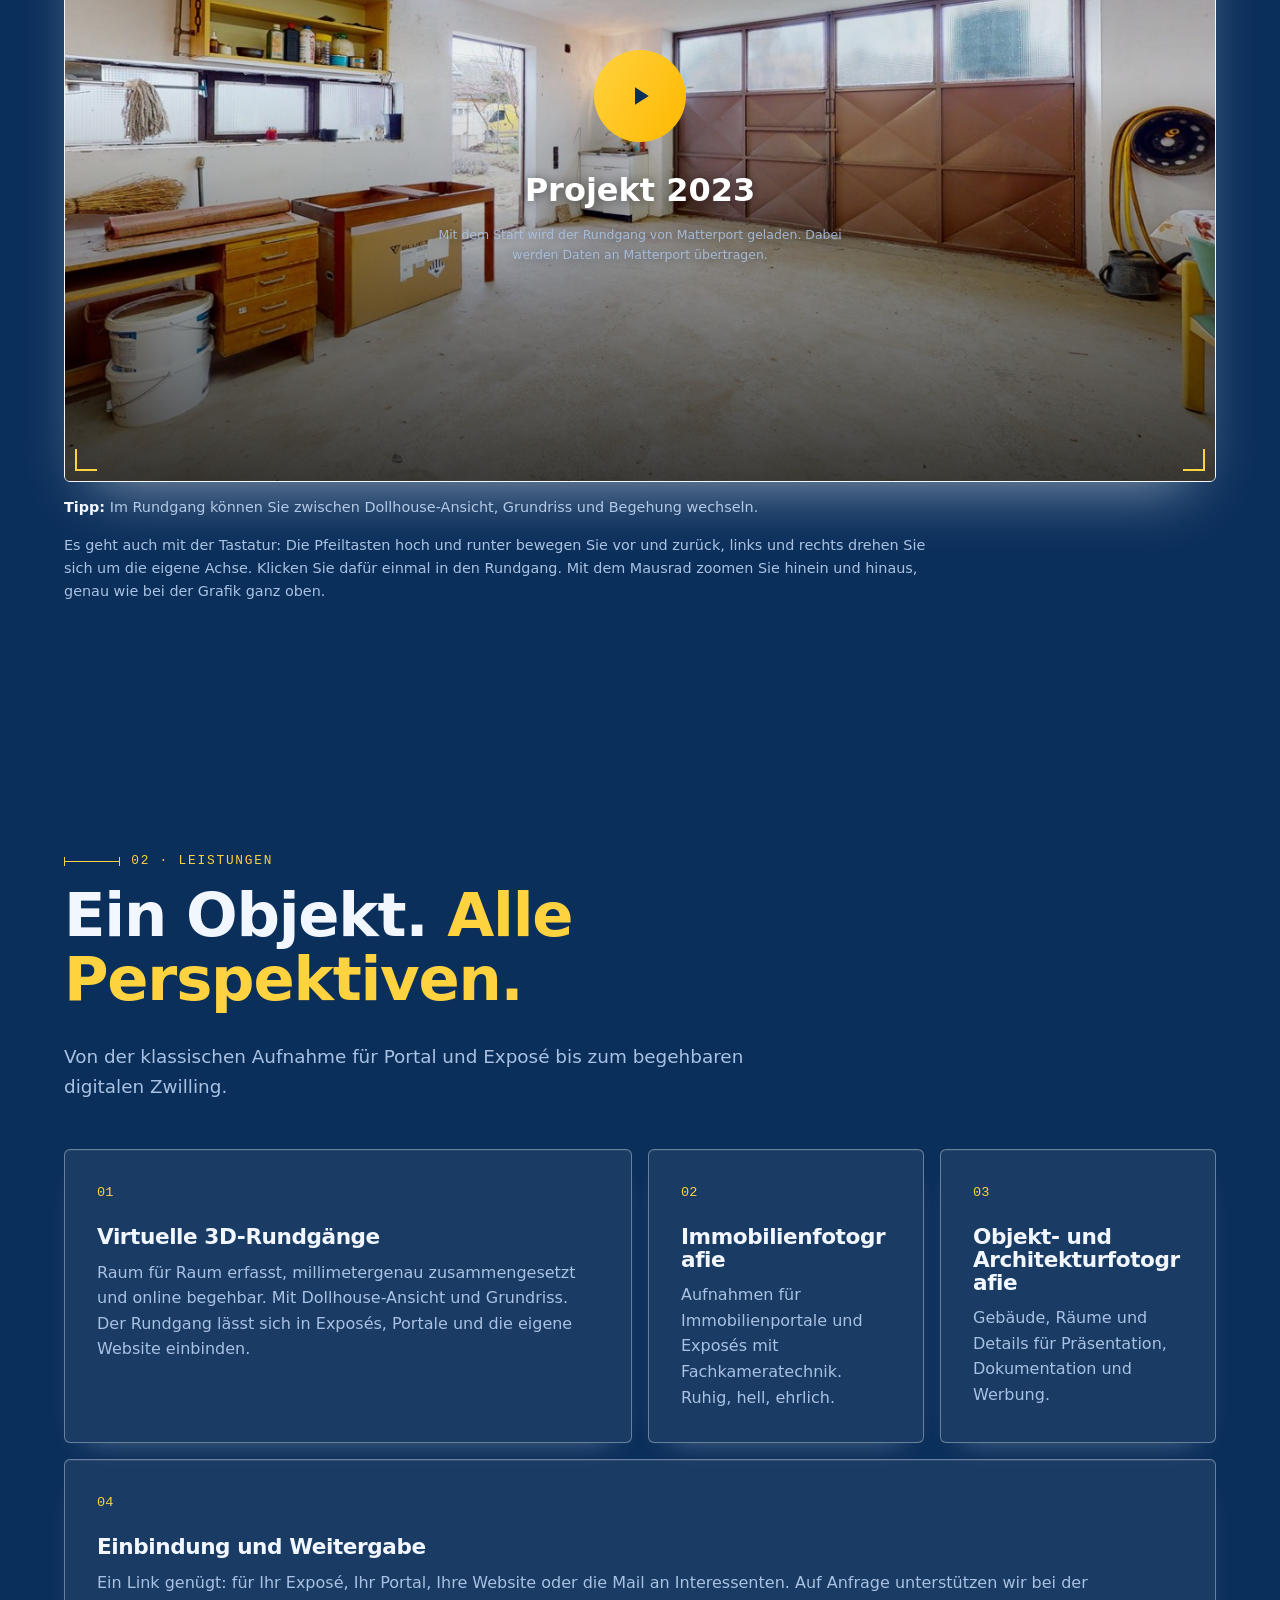
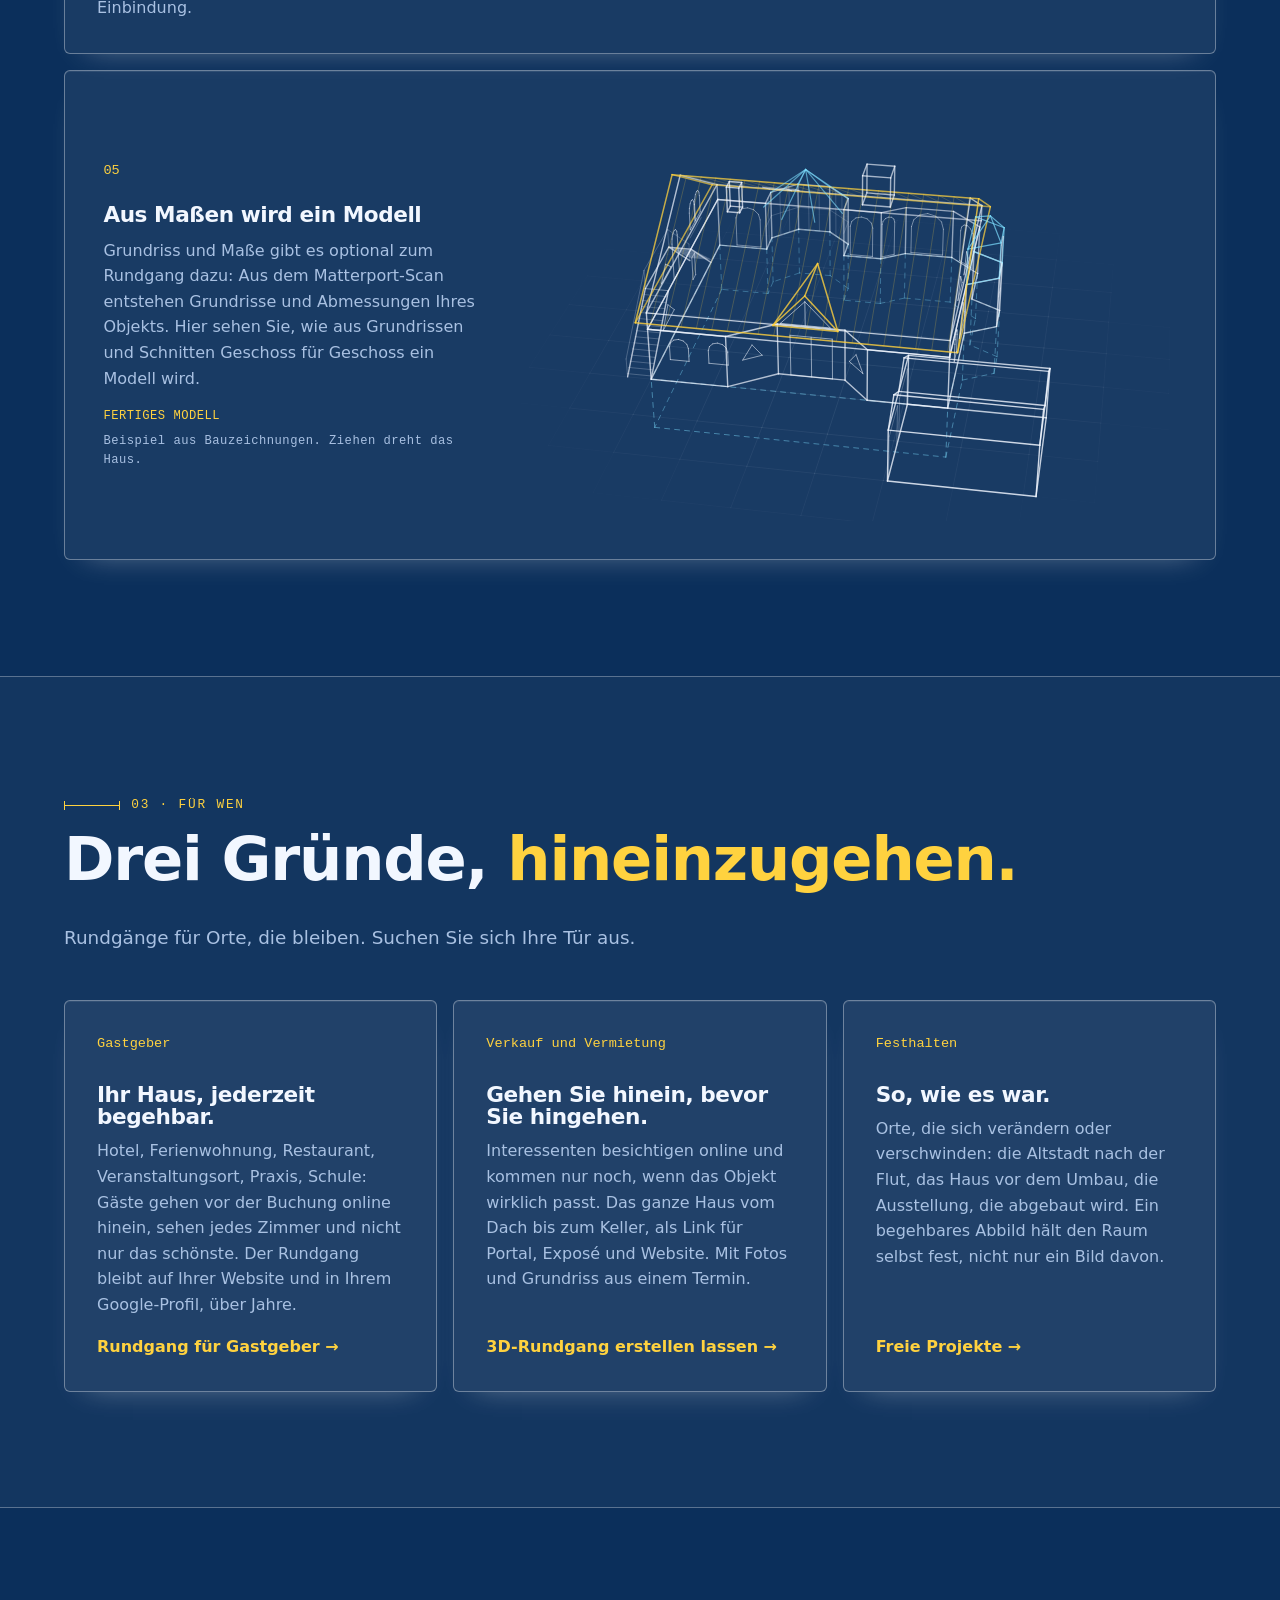
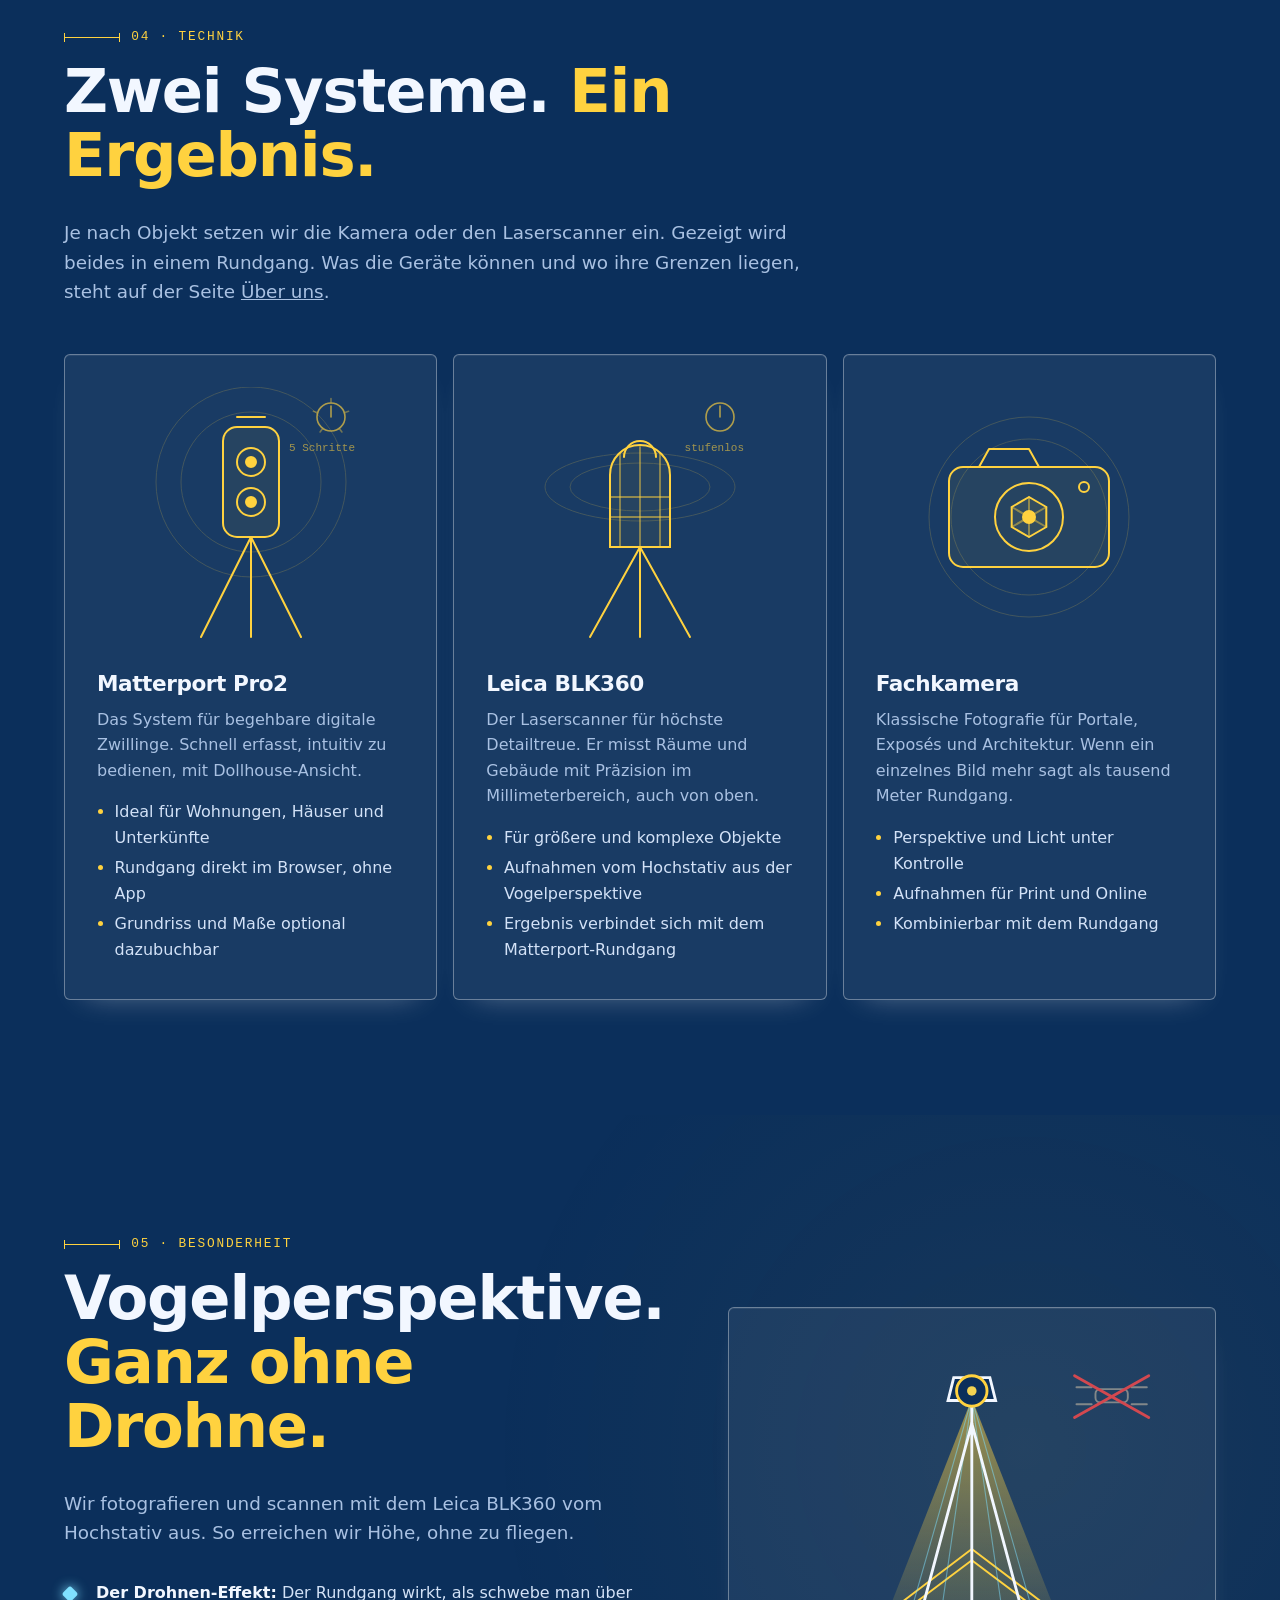
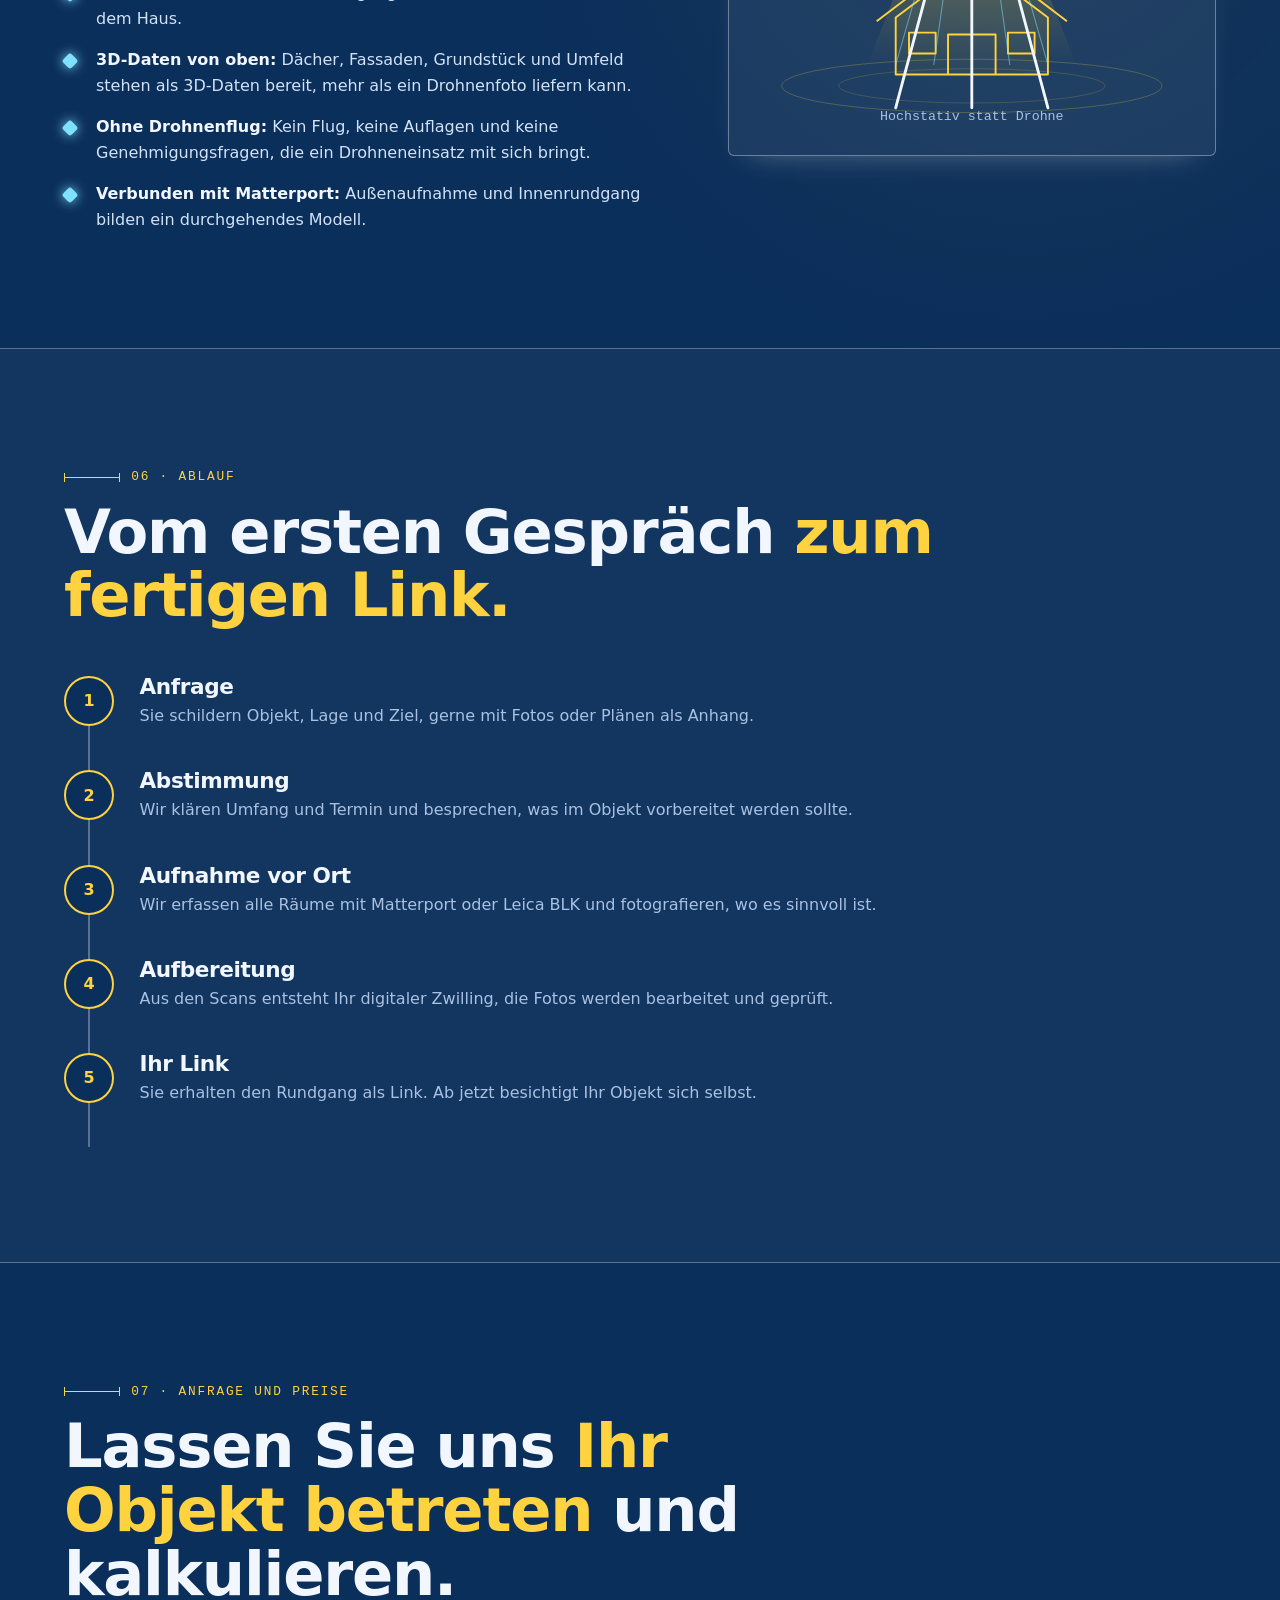
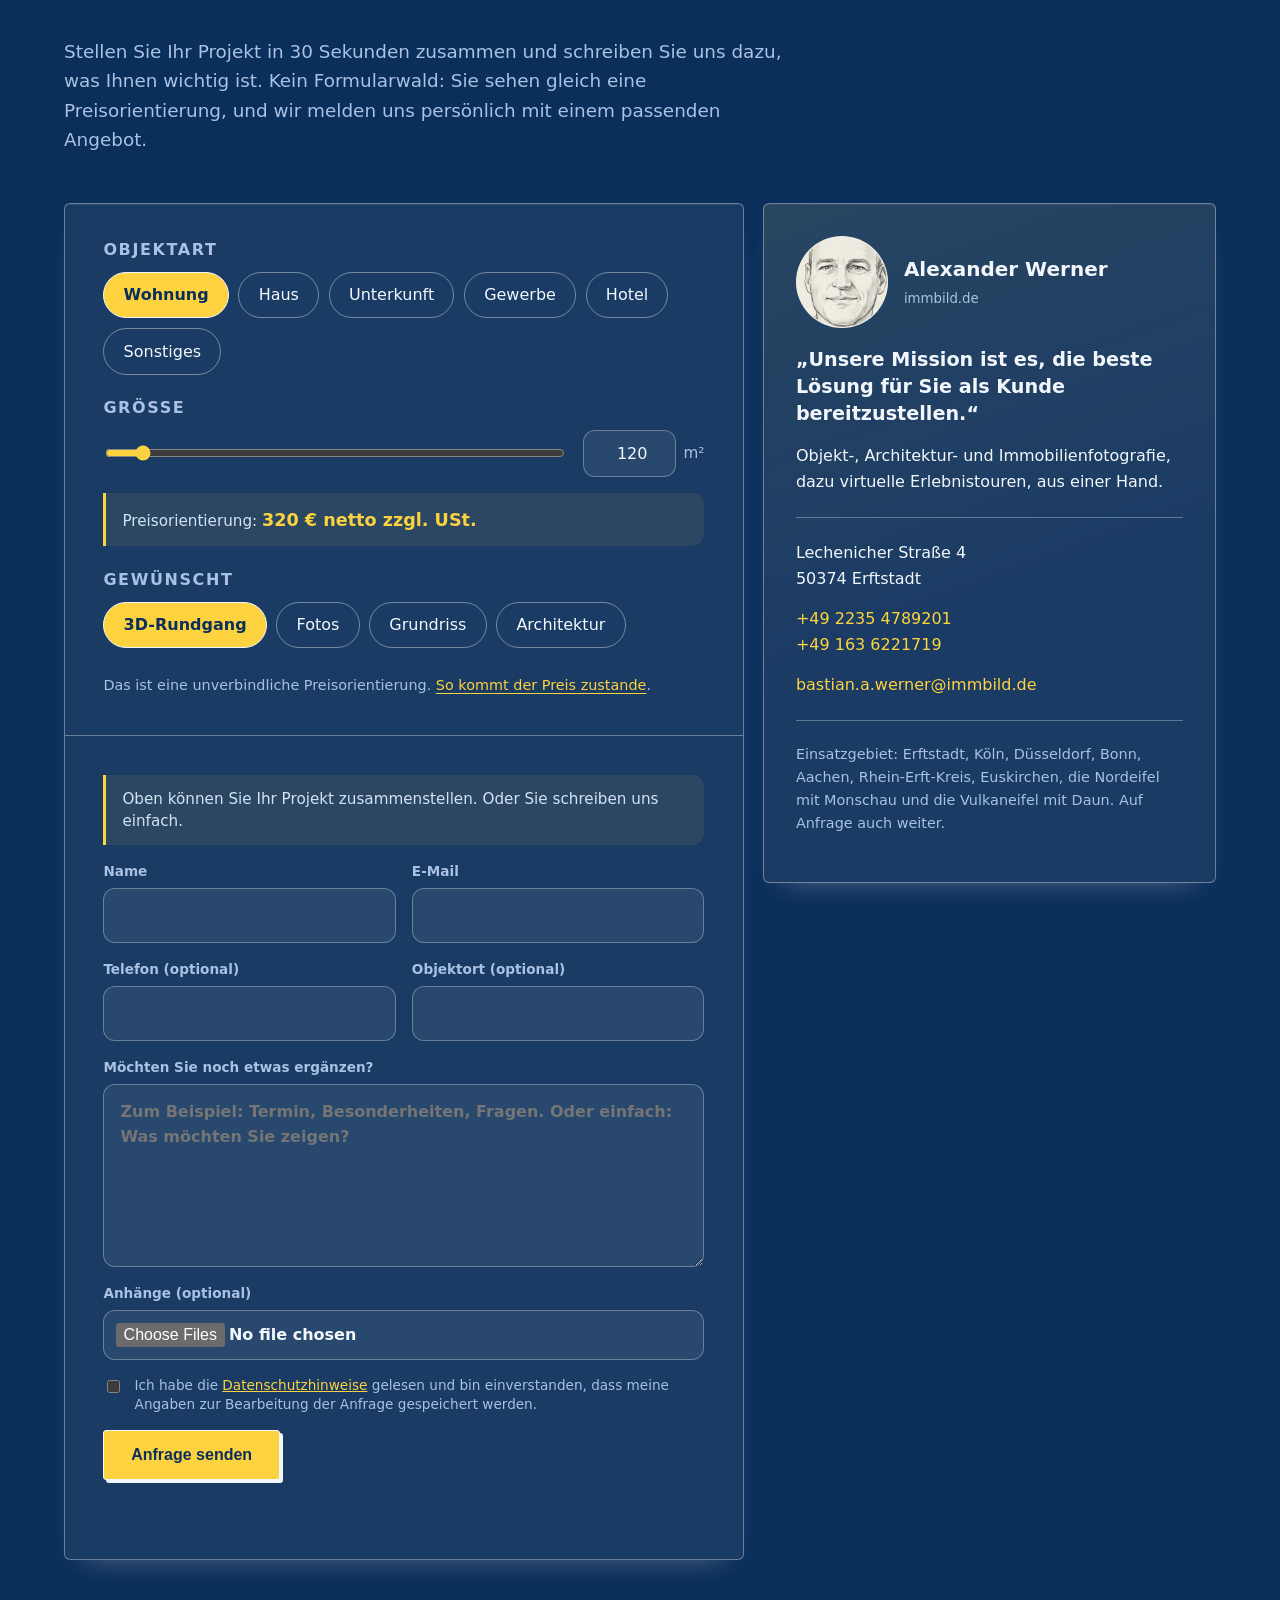
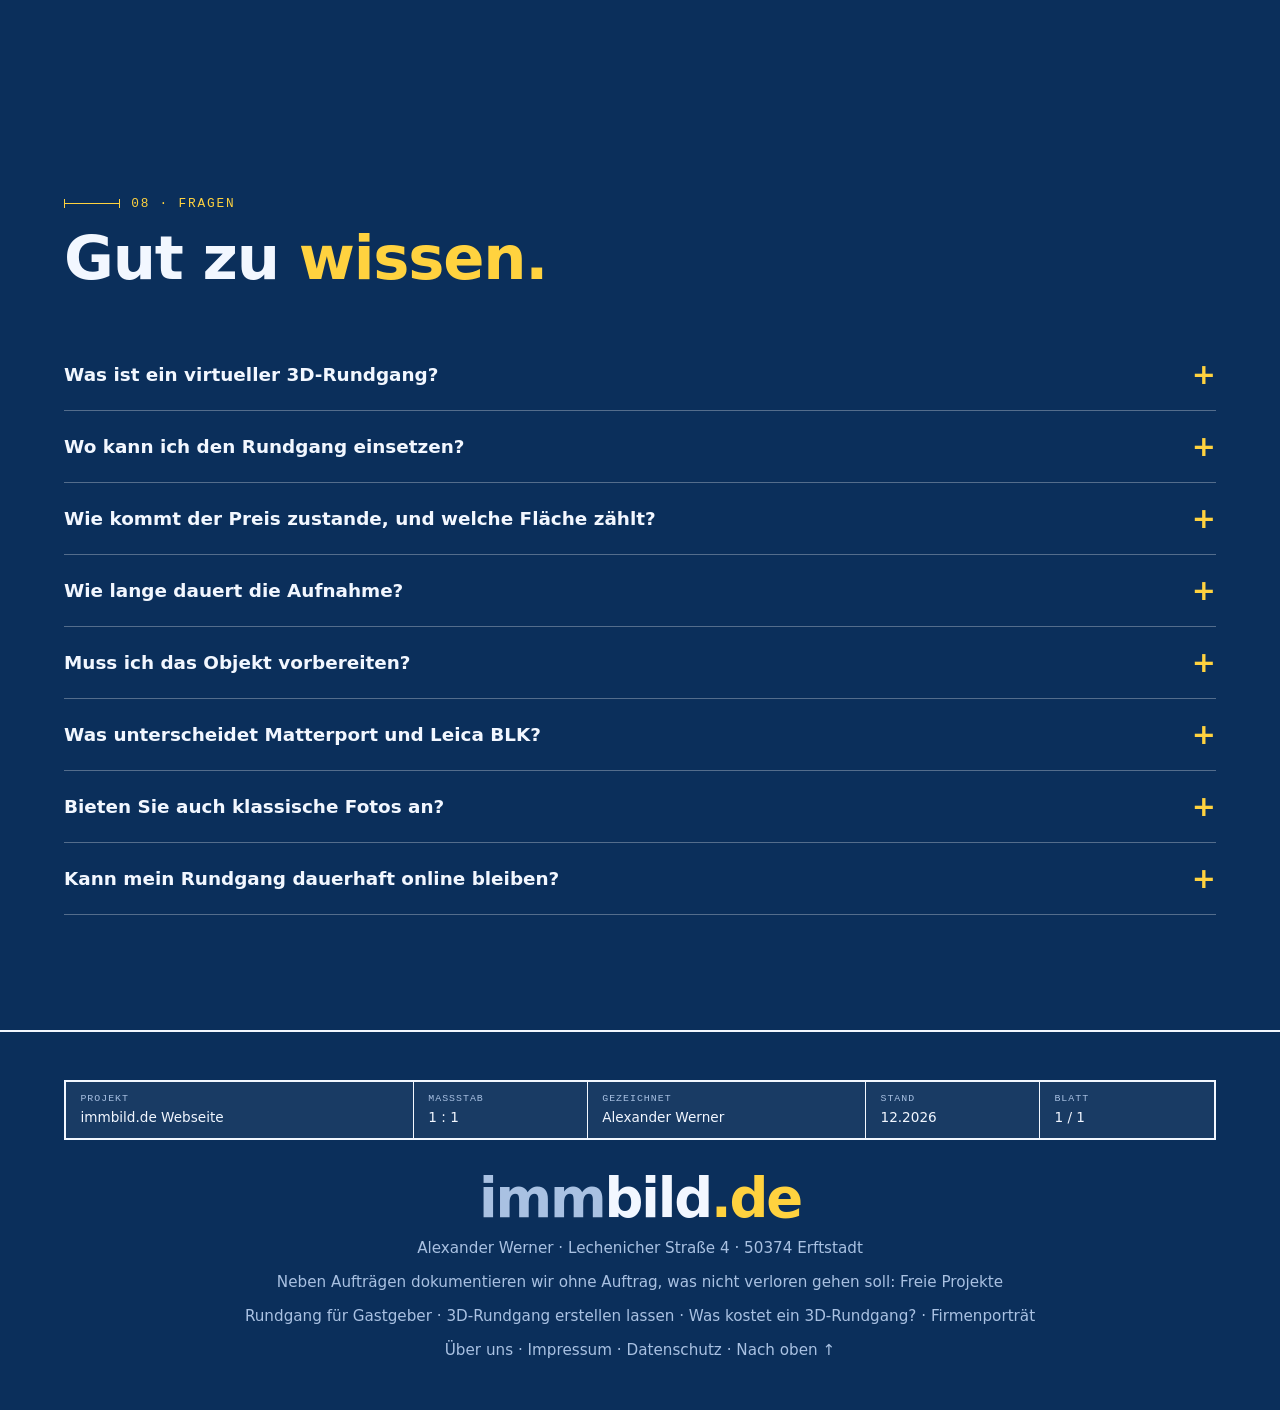
==== commit 9d918048: "SEO-Umbau: Startseite mit drei Türen, seiten.css, Sitemap" ====
--- a/index.html
+++ b/index.html
@@ -3,13 +3,13 @@
 <head>
   <meta charset="utf-8">
   <meta name="viewport" content="width=device-width, initial-scale=1, viewport-fit=cover">
-  <title>3D-Rundgang &amp; Immobilienfotografie Köln, Erftstadt | immbild.</title>
-  <meta name="description" content="3D-Rundgang mit Matterport und Leica BLK, dazu Immobilienfotografie. Aus Erftstadt für Köln, Bonn, Düsseldorf, Aachen und die Eifel. Ab 180 € netto.">
+  <title>3D-Rundgang für Orte, die bleiben · Köln, Bonn, Aachen, Eifel | immbild.</title>
+  <meta name="description" content="immbild. aus Erftstadt erstellt begehbare 3D-Rundgänge für Hotels, Ferienwohnungen, Restaurants, Schulen und Betriebe, für Verkauf und Vermietung, und für Orte, die nicht verloren gehen sollen. Geführt, mit Verweisen, dauerhaft online. Köln, Bonn, Düsseldorf, Aachen, Eifel.">
   <meta name="theme-color" content="#f3f0e6">
   <link rel="canonical" href="https://immbild.de/">
   <meta property="og:url" content="https://immbild.de/">
   <meta property="og:title" content="immbild. – Gehen Sie hinein, bevor Sie hingehen.">
-  <meta property="og:description" content="Virtuelle 3D-Rundgänge und Immobilienfotografie aus Erftstadt.">
+  <meta property="og:description" content="3D-Rundgänge für Orte, die bleiben: Hotels, Ferienwohnungen, Restaurants, Schulen, Betriebe, Verkauf und Vermietung. Geführt, mit Verweisen, dauerhaft online. Aus Erftstadt für Köln, Bonn, Düsseldorf, Aachen und die Eifel.">
   <meta property="og:type" content="website">
   <meta property="og:locale" content="de_DE">
   <meta property="og:site_name" content="immbild.">
@@ -19,7 +19,7 @@
   <meta property="og:image:alt" content="immbild.de: Gehen Sie hinein, bevor Sie hingehen. 3D-Rundgänge und Immobilienfotografie aus Erftstadt">
   <meta name="twitter:card" content="summary_large_image">
   <meta name="twitter:title" content="immbild. – Gehen Sie hinein, bevor Sie hingehen.">
-  <meta name="twitter:description" content="Virtuelle 3D-Rundgänge und Immobilienfotografie aus Erftstadt.">
+  <meta name="twitter:description" content="3D-Rundgänge für Orte, die bleiben: Hotels, Ferienwohnungen, Restaurants, Schulen, Betriebe, Verkauf und Vermietung. Geführt, mit Verweisen, dauerhaft online. Aus Erftstadt für Köln, Bonn, Düsseldorf, Aachen und die Eifel.">
   <meta name="twitter:image" content="https://immbild.de/og-startseite.png">
   <link rel="icon" href="data:image/svg+xml,%3Csvg xmlns='http://www.w3.org/2000/svg' viewBox='0 0 32 32'%3E%3Crect width='32' height='32' rx='8' fill='%2307080a'/%3E%3Ccircle cx='16' cy='16' r='9' fill='none' stroke='%23f1d252' stroke-width='3'/%3E%3Cpath d='M16 10v6h5' fill='none' stroke='%23f1d252' stroke-width='3' stroke-linecap='round'/%3E%3C/svg%3E">
   <script>
@@ -52,6 +52,7 @@
     "telephone": "+49 2235 4789201",
     "email": "bastian.a.werner@immbild.de",
     "priceRange": "ab 180 € netto",
+    "founder": { "@type": "Person", "@id": "https://immbild.de/ueber-uns/#alexander-werner", "name": "Alexander Werner", "url": "https://immbild.de/ueber-uns/" },
     "address": {
       "@type": "PostalAddress",
       "streetAddress": "Lechenicher Straße 4",
@@ -71,6 +72,15 @@
     ]
   }
   </script>
+  <style>
+    /* Drei Türen (Startseite) */
+    .tueren { display: grid; grid-template-columns: repeat(3, 1fr); gap: 1rem; }
+    .tuer { display: flex; flex-direction: column; text-decoration: none; color: inherit; }
+    .tuer h3 { margin: .4rem 0 .6rem; }
+    .tuer p { flex: 1; }
+    .tuer b { color: var(--gold); margin-top: 1rem; }
+    @media (max-width: 900px) { .tueren { grid-template-columns: 1fr; } }
+  </style>
 </head>
 <body>
 <div class="cursor-glow" aria-hidden="true"></div>
@@ -85,11 +95,11 @@
   <button class="nav-toggle" aria-expanded="false" aria-controls="nav" aria-label="Menü öffnen"><span></span><span></span></button>
   <nav id="nav" aria-label="Hauptnavigation">
     <a href="#erleben">Erleben</a>
-    <a href="#leistungen">Leistungen</a>
-    <a href="#technik">Technik</a>
-    <a href="#ablauf">Ablauf</a>
-    <a href="freie-projekte/">Freie Projekte</a>
-    <a href="#anfrage">Projekt planen</a>
+    <a href="rundgang-fuer-gastgeber/">Für Gastgeber</a>
+    <a href="3d-rundgang-erstellen-lassen/">Erstellen lassen</a>
+    <a href="3d-rundgang-kosten/">Kosten</a>
+    <a href="firmenportraet/">Firmenporträt</a>
+    <a href="ueber-uns/">Über uns</a>
     <a href="#anfrage" class="btn btn-sm magnetic">Anfrage</a>
   </nav>
 </header>
@@ -104,9 +114,9 @@
   <canvas id="auf" aria-hidden="true"></canvas>
   <div class="hero-vignette" aria-hidden="true"></div>
   <div class="hero-inner">
-    <p class="eyebrow"><span class="dot"></span> 3D-Rundgänge · Immobilienfotografie · Erftstadt</p>
+    <p class="eyebrow"><span class="dot"></span> 3D-Rundgänge für Orte, die bleiben · Erftstadt</p>
     <h1>Gehen Sie hinein,<br><span class="grad">bevor Sie hingehen.</span></h1>
-    <p class="hero-lead">Wir scannen Räume mit Matterport und Leica BLK und machen sie online begehbar. Für Käufer, Mieter und Gäste, rund um die Uhr, mit einem einzigen Link. Aus Erftstadt für Köln, Bonn, Düsseldorf, Aachen und die Eifel.</p>
+    <p class="hero-lead">Wir nehmen Häuser, Betriebe und Orte mit Matterport und Leica BLK auf und machen sie online begehbar: geführt, mit Verweisen zur Buchung, und so lange online, wie Sie wollen. Für Gäste, für Käufer und für Orte, die nicht verloren gehen sollen. Aus Erftstadt für Köln, Bonn, Düsseldorf, Aachen und die Eifel.</p>
     <div class="hero-cta">
       <a class="btn magnetic" href="#erleben">Rundgang erleben</a>
       <a class="btn ghost magnetic" href="#anfrage">Projekt planen</a>
@@ -232,27 +242,32 @@
   </div>
 </section>
 
-<!-- FÜR WEN -->
+<!-- DREI TÜREN -->
 <section class="block alt" id="fuer-wen">
   <div class="head reveal">
     <p class="kicker">03 · Für wen</p>
-    <h2>Wer profitiert <span class="grad">vom Rundgang?</span></h2>
-  </div>
-  <div class="who reveal">
-    <div class="who-tabs" role="tablist" aria-label="Zielgruppen">
-      <button role="tab" aria-selected="true" class="wt active" data-i="0">Makler</button>
-      <button role="tab" aria-selected="false" class="wt" data-i="1">Eigentümer</button>
-      <button role="tab" aria-selected="false" class="wt" data-i="2">Vermieter und Unterkünfte</button>
-      <button role="tab" aria-selected="false" class="wt" data-i="3">Gewerbe und Hotels</button>
-      <button role="tab" aria-selected="false" class="wt" data-i="4">Architekten</button>
-      <button role="tab" aria-selected="false" class="wt wt-real" data-i="5">Realer Mehrwert</button>
-    </div>
-    <div class="who-body" id="whoBody" aria-live="polite">
-      <h3 id="whoTitle"></h3>
-      <p id="whoText"></p>
-      <ul id="whoList"></ul>
-      <p class="who-src" id="whoSrc" hidden></p>
-    </div>
+    <h2>Drei Gründe, <span class="grad">hineinzugehen.</span></h2>
+    <p class="sub">Rundgänge für Orte, die bleiben. Suchen Sie sich Ihre Tür aus.</p>
+  </div>
+  <div class="tueren">
+    <a class="tuer tile reveal" href="rundgang-fuer-gastgeber/">
+      <span class="num">Gastgeber</span>
+      <h3>Ihr Haus, jederzeit begehbar.</h3>
+      <p>Hotel, Ferienwohnung, Restaurant, Veranstaltungsort, Praxis, Schule: Gäste gehen vor der Buchung online hinein, sehen jedes Zimmer und nicht nur das schönste. Der Rundgang bleibt auf Ihrer Website und in Ihrem Google-Profil, über Jahre.</p>
+      <b>Rundgang für Gastgeber →</b>
+    </a>
+    <a class="tuer tile reveal" href="3d-rundgang-erstellen-lassen/">
+      <span class="num">Verkauf und Vermietung</span>
+      <h3>Gehen Sie hinein, bevor Sie hingehen.</h3>
+      <p>Interessenten besichtigen online und kommen nur noch, wenn das Objekt wirklich passt. Das ganze Haus vom Dach bis zum Keller, als Link für Portal, Exposé und Website. Mit Fotos und Grundriss aus einem Termin.</p>
+      <b>3D-Rundgang erstellen lassen →</b>
+    </a>
+    <a class="tuer tile reveal" href="freie-projekte/">
+      <span class="num">Festhalten</span>
+      <h3>So, wie es war.</h3>
+      <p>Orte, die sich verändern oder verschwinden: die Altstadt nach der Flut, das Haus vor dem Umbau, die Ausstellung, die abgebaut wird. Ein begehbares Abbild hält den Raum selbst fest, nicht nur ein Bild davon.</p>
+      <b>Freie Projekte →</b>
+    </a>
   </div>
 </section>
 
@@ -261,7 +276,7 @@
   <div class="head reveal">
     <p class="kicker">04 · Technik</p>
     <h2>Zwei Systeme. <span class="grad">Ein Ergebnis.</span></h2>
-    <p class="sub">Je nach Objekt setzen wir die Kamera oder den Laserscanner ein. Gezeigt wird beides in einem Rundgang.</p>
+    <p class="sub">Je nach Objekt setzen wir die Kamera oder den Laserscanner ein. Gezeigt wird beides in einem Rundgang. Was die Geräte können und wo ihre Grenzen liegen, steht auf der Seite <a href="ueber-uns/">Über uns</a>.</p>
   </div>
   <div class="tech">
     <article class="device d-pro reveal">
@@ -484,10 +499,10 @@
     <details><summary>Wo kann ich den Rundgang einsetzen?</summary><p>Überall, wo ein Link funktioniert: im Exposé, auf Immobilienportalen, auf der eigenen Website, in Mails und Social Media.</p></details>
     <details id="faq-preis"><summary>Wie kommt der Preis zustande, und welche Fläche zählt?</summary><p>Der Preis richtet sich nach der Größe des Objekts und steigt gleichmäßig mit ihr, ohne Sprünge. Eine Orientierung sehen Sie unter „Anfrage und Preise“ am Regler. Alle Preise sind netto zuzüglich Umsatzsteuer. Grundlage ist immer die Fläche, die wir bei der Vermessung vor Ort messen, nicht die Angabe in der Anfrage. Diese Fläche können wir Ihnen transparent belegen. Bitte geben Sie die Größe deshalb in Ihrem eigenen Interesse so genau wie möglich an, damit es hinterher keine unangenehmen Überraschungen gibt.</p><p>Wir gehen immer von der von uns vermessenen <b>Grundfläche</b> aus, nicht von der Wohnfläche. Beide können deutlich voneinander abweichen, im Dachgeschoss zum Beispiel wegen der Dachschrägen. Auch alte Pläne stimmen nach Umbauten oft nicht mehr mit dem Bestand überein.</p><p><b>Alle Ebenen zählen.</b> Ein Haus hat vielleicht nur eine kleine Grundfläche, besteht aber aus zwei Etagen, dem Keller und dem Dachgeschoss. Jede Ebene wird mit ihrer vollen Fläche aufgenommen und gezählt. Wer einzelne Ebenen weglässt, bekommt ein unvollständiges Modell: Ein Dach oder ein Keller lässt sich nicht darstellen, ohne ihn zu vermessen. Wo es möglich und gewünscht ist, erfassen wir Dächer zusätzlich von außen mit dem Hochstativ. Das ist im Preis bereits enthalten und kostet nicht extra. Gerade dort sitzen oft die Heizungsanlage und andere Technik, und die sind für Interessenten häufig wichtig.</p><p>Je größer ein Objekt ist, desto günstiger wird der Preis je Quadratmeter. Der Aufwand für Anfahrt, Aufbau und Nachbereitung fällt bei einer kleinen Wohnung fast genauso an wie bei einer großen. Ab 30 km Entfernung von Erftstadt fällt wegen der gestiegenen Treibstoffpreise eine Kostenpauschale von 20 € netto an. Besondere Umstände und Sonderwünsche besprechen wir vorab persönlich, der endgültige Preis steht dann in unserem Angebot.</p><p>Die Eckpreise mit Beispielen finden Sie auf der Seite <a href="3d-rundgang-kosten/">Was kostet ein 3D-Rundgang?</a></p></details>
     <details><summary>Wie lange dauert die Aufnahme?</summary><p>Das hängt von Größe und Zuschnitt des Objekts ab. Nach Ihrer Anfrage nennen wir Ihnen einen realistischen Zeitrahmen.</p></details>
-    <details><summary>Muss ich das Objekt vorbereiten?</summary><p>Aufgeräumte Räume wirken im Rundgang am besten. Vor dem Termin senden wir Ihnen eine kurze Checkliste.</p></details>
+    <details><summary>Muss ich das Objekt vorbereiten?</summary><p>Aufgeräumte Räume wirken im Rundgang am besten. Vor dem Termin senden wir Ihnen eine kurze Checkliste. Wie die Aufnahme abläuft, vom Termin bis zum Link, steht auf der Seite <a href="3d-rundgang-erstellen-lassen/">3D-Rundgang erstellen lassen</a>.</p></details>
     <details><summary>Was unterscheidet Matterport und Leica BLK?</summary><p>Matterport erzeugt den begehbaren Rundgang schnell und anschaulich. Der Leica BLK ist ein Laserscanner für besonders genaue Maße und komplexe Objekte. Wir wählen das passende System für Ihr Projekt.</p></details>
     <details><summary>Bieten Sie auch klassische Fotos an?</summary><p>Ja. Wir fotografieren Immobilien, Objekte und Architektur für Portale, Exposés und Werbung, auch in Kombination mit dem Rundgang.</p></details>
-    <details><summary>Kann mein Rundgang dauerhaft online bleiben?</summary><p>Ja. Viele Rundgänge sollen länger sichtbar sein als die erste Vermarktung, zum Beispiel bei Schulen, Hotels oder Eventlocations. Wir halten Ihren Rundgang für Sie im Netz und bleiben Ihre feste Ansprechperson für Änderungen und Fragen. Ein eigenes Matterport-Konto brauchen Sie dafür nicht. Bei Rundgängen, die wir für Sie aufgenommen haben, sind die ersten sechs Monate Hosting im Preis enthalten, danach kostet es bei Bedarf 6 € netto je Monat. Einen Rundgang, den jemand anderes erstellt hat, halten wir für 15 € netto im Monat oder 180 € netto im Jahr online, jeweils zuzüglich Umsatzsteuer. Alles Weitere, etwa eine eigene Einstiegsseite, Änderungen im Jahr oder mehrjährige Laufzeiten, besprechen wir persönlich und vereinbaren es mit Ihnen. Wenn Sie den Rundgang später selbst verwalten möchten, übertragen wir ihn in Ihr eigenes Konto.</p></details>
+    <details><summary>Kann mein Rundgang dauerhaft online bleiben?</summary><p>Ja. Viele Rundgänge sollen länger sichtbar sein als die erste Vermarktung, zum Beispiel bei Schulen, Hotels oder Eventlocations. Wir halten Ihren Rundgang für Sie im Netz und bleiben Ihre feste Ansprechperson für Änderungen und Fragen. Ein eigenes Matterport-Konto brauchen Sie dafür nicht. Bei Rundgängen, die wir für Sie aufgenommen haben, sind die ersten sechs Monate online im Preis enthalten. Vom siebten bis zum zwölften Monat kostet es 6 € netto im Monat, ab dem dreizehnten 12 € netto im Monat, als Jahresrechnung 144 €. Für einen Rundgang, den jemand anderes aufgenommen hat, gelten 12 € netto ab dem ersten Monat. Die ganze Staffel und die drei Wege am Ende stehen auf der Seite <a href="3d-rundgang-kosten/">Was kostet ein 3D-Rundgang?</a>, mehr für Gastgeber auf der Seite <a href="rundgang-fuer-gastgeber/">Rundgang für Gastgeber</a>.</p></details>
   </div>
 </section>
 
@@ -504,11 +519,11 @@
   <a class="logo" href="#top">imm<b>bild</b><i>.de</i></a>
   <p>Alexander Werner · Lechenicher Straße 4 · 50374 Erftstadt</p>
   <p>Neben Aufträgen dokumentieren wir ohne Auftrag, was nicht verloren gehen soll: <a href="freie-projekte/">Freie Projekte</a></p>
-  <p><a href="3d-rundgang-kosten/">Was kostet ein 3D-Rundgang?</a></p>
-  <p><a href="impressum.html">Impressum</a> · <a href="datenschutz.html">Datenschutz</a> · <a href="#top">Nach oben ↑</a></p>
+  <p><a href="rundgang-fuer-gastgeber/">Rundgang für Gastgeber</a> · <a href="3d-rundgang-erstellen-lassen/">3D-Rundgang erstellen lassen</a> · <a href="3d-rundgang-kosten/">Was kostet ein 3D-Rundgang?</a> · <a href="firmenportraet/">Firmenporträt</a></p>
+  <p><a href="ueber-uns/">Über uns</a> · <a href="impressum.html">Impressum</a> · <a href="datenschutz.html">Datenschutz</a> · <a href="#top">Nach oben ↑</a></p>
 </footer>
 
-<script src="script.js"></script>
+<script src="script.js?v=261107"></script>
 <script src="tracker.js" defer></script>
 </body>
 </html>
